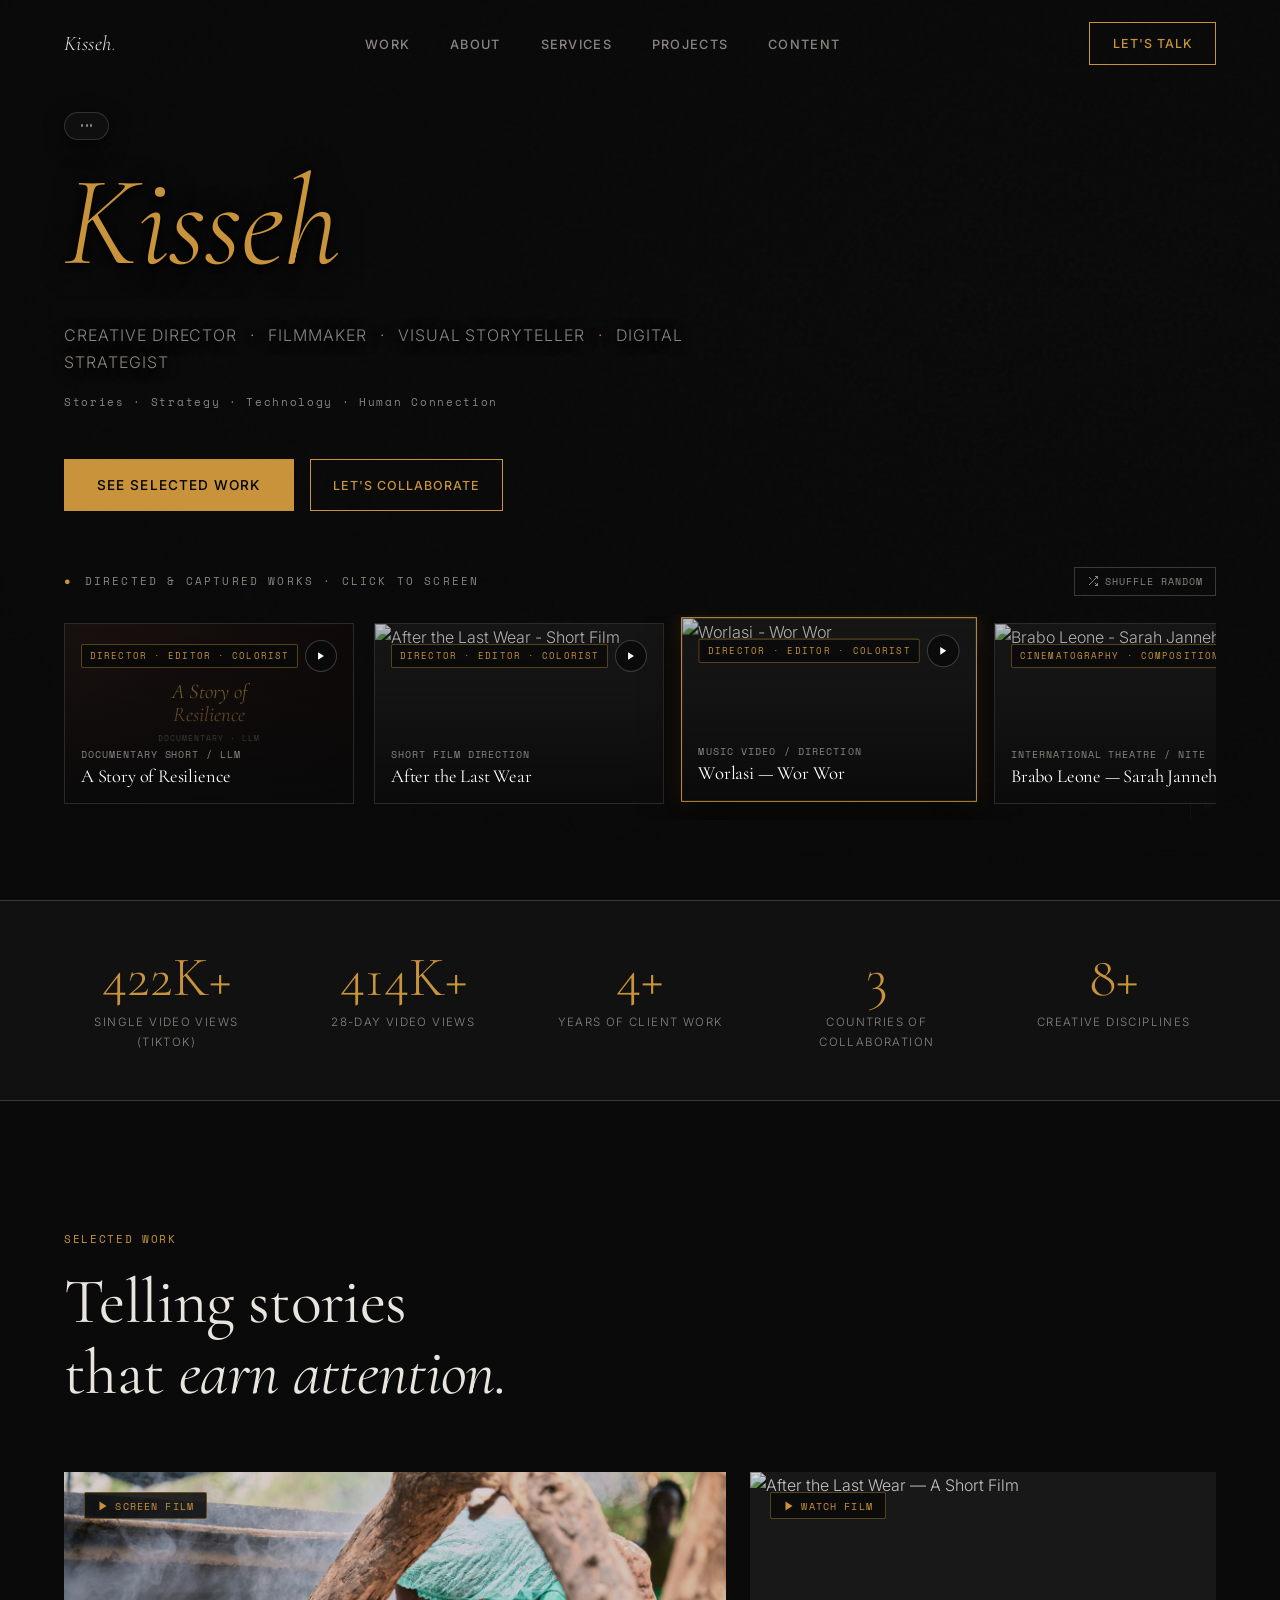
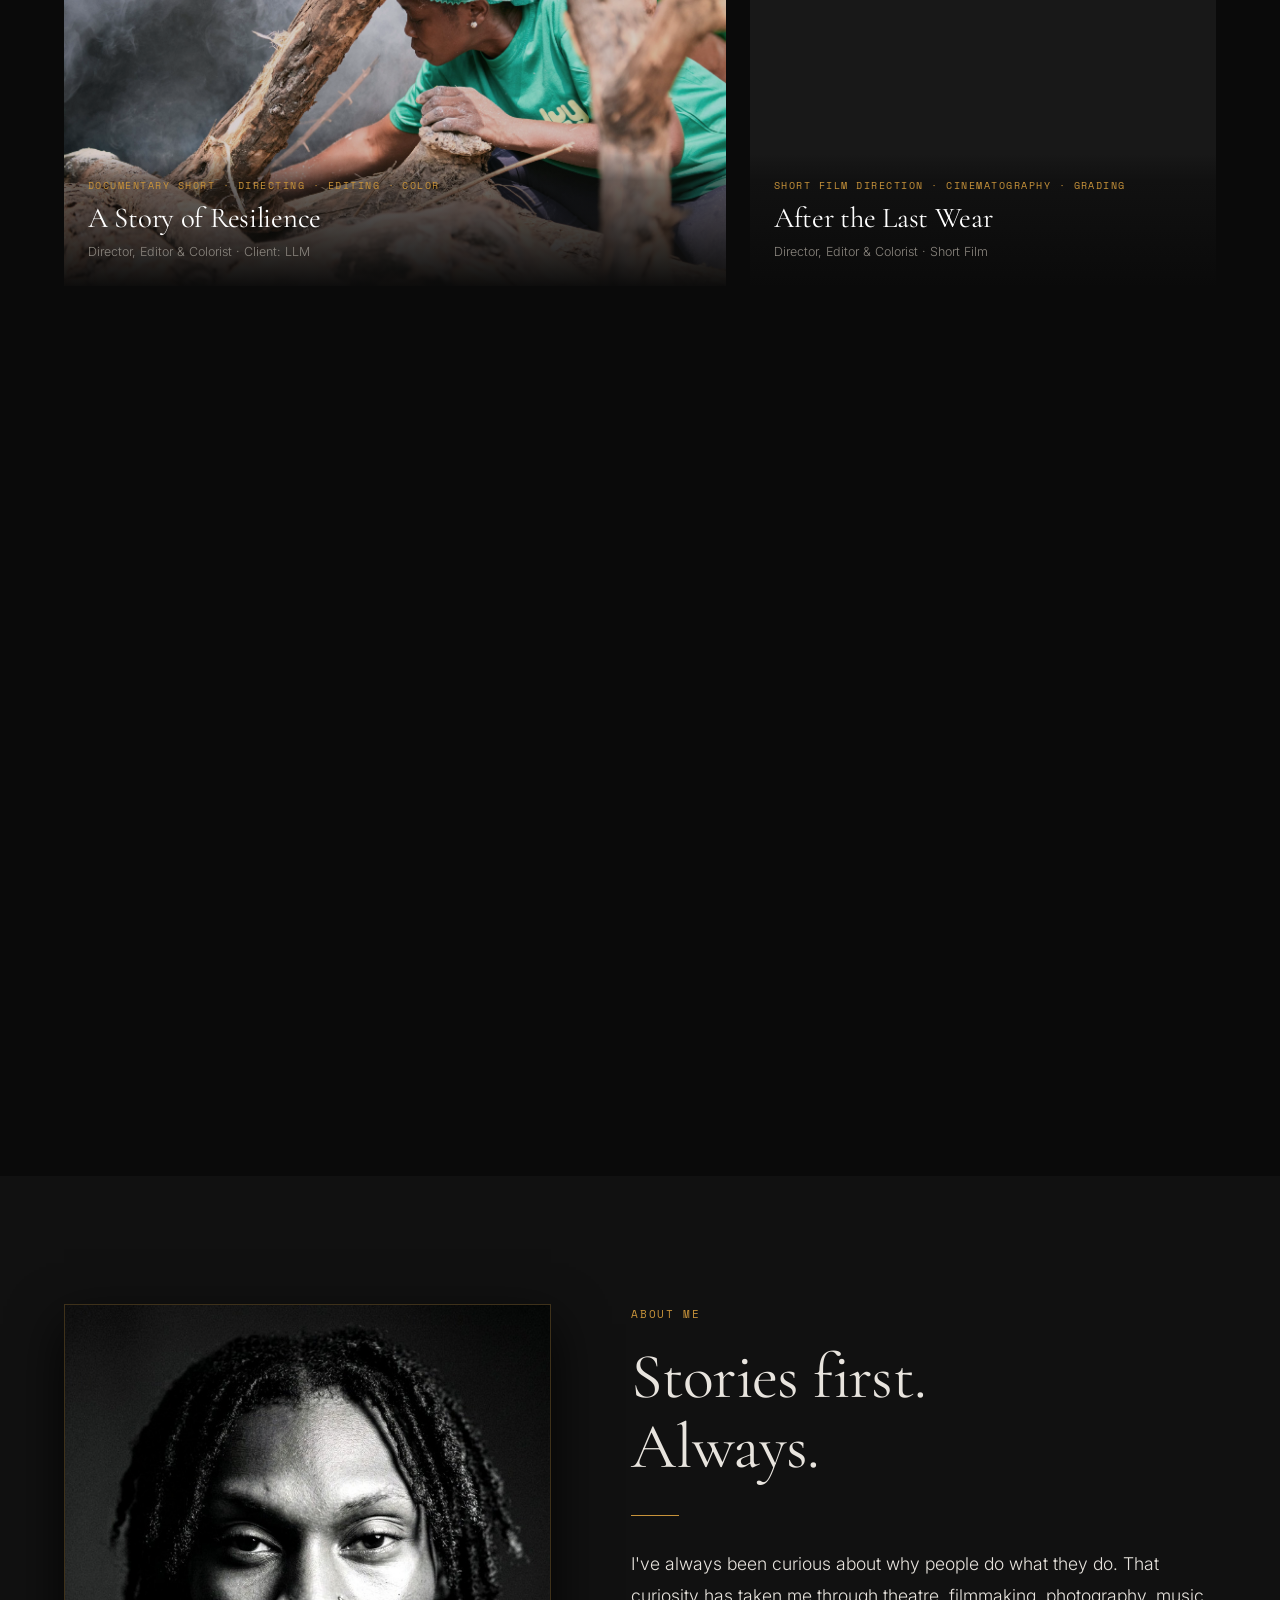
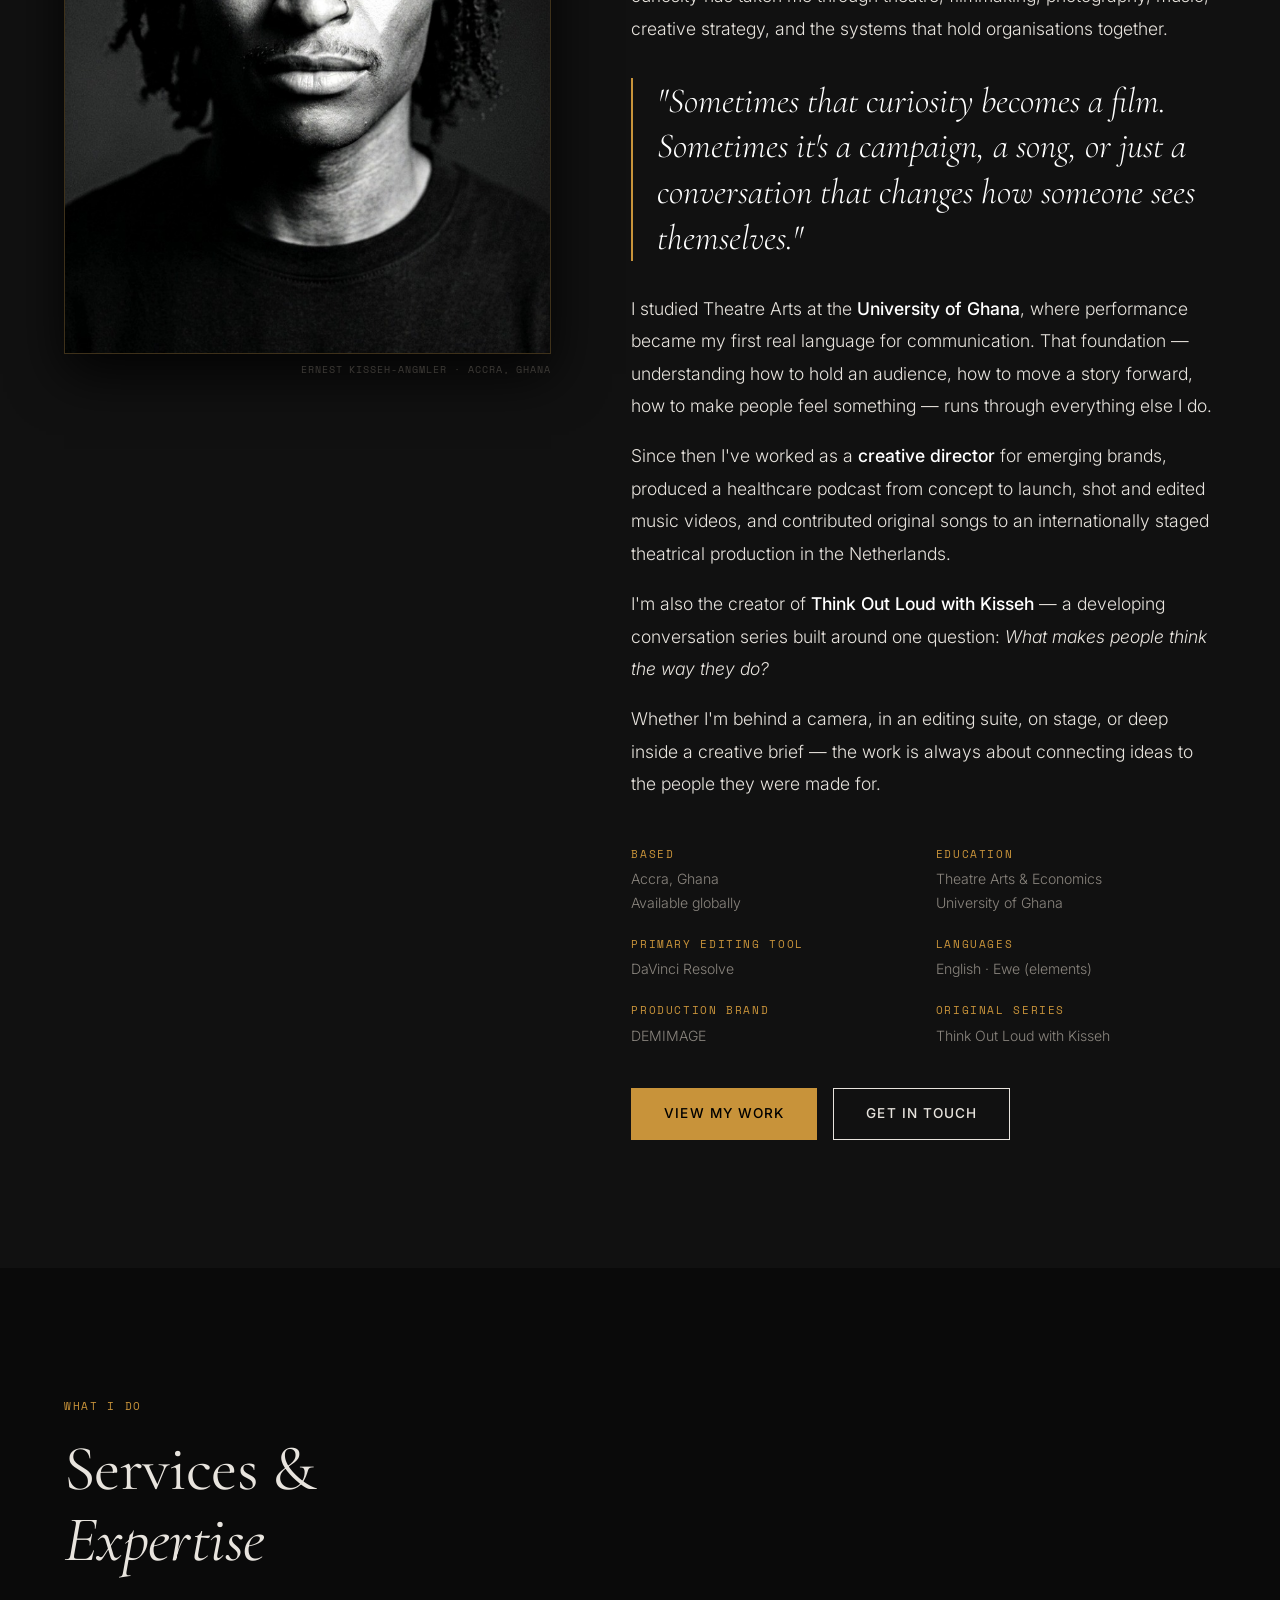
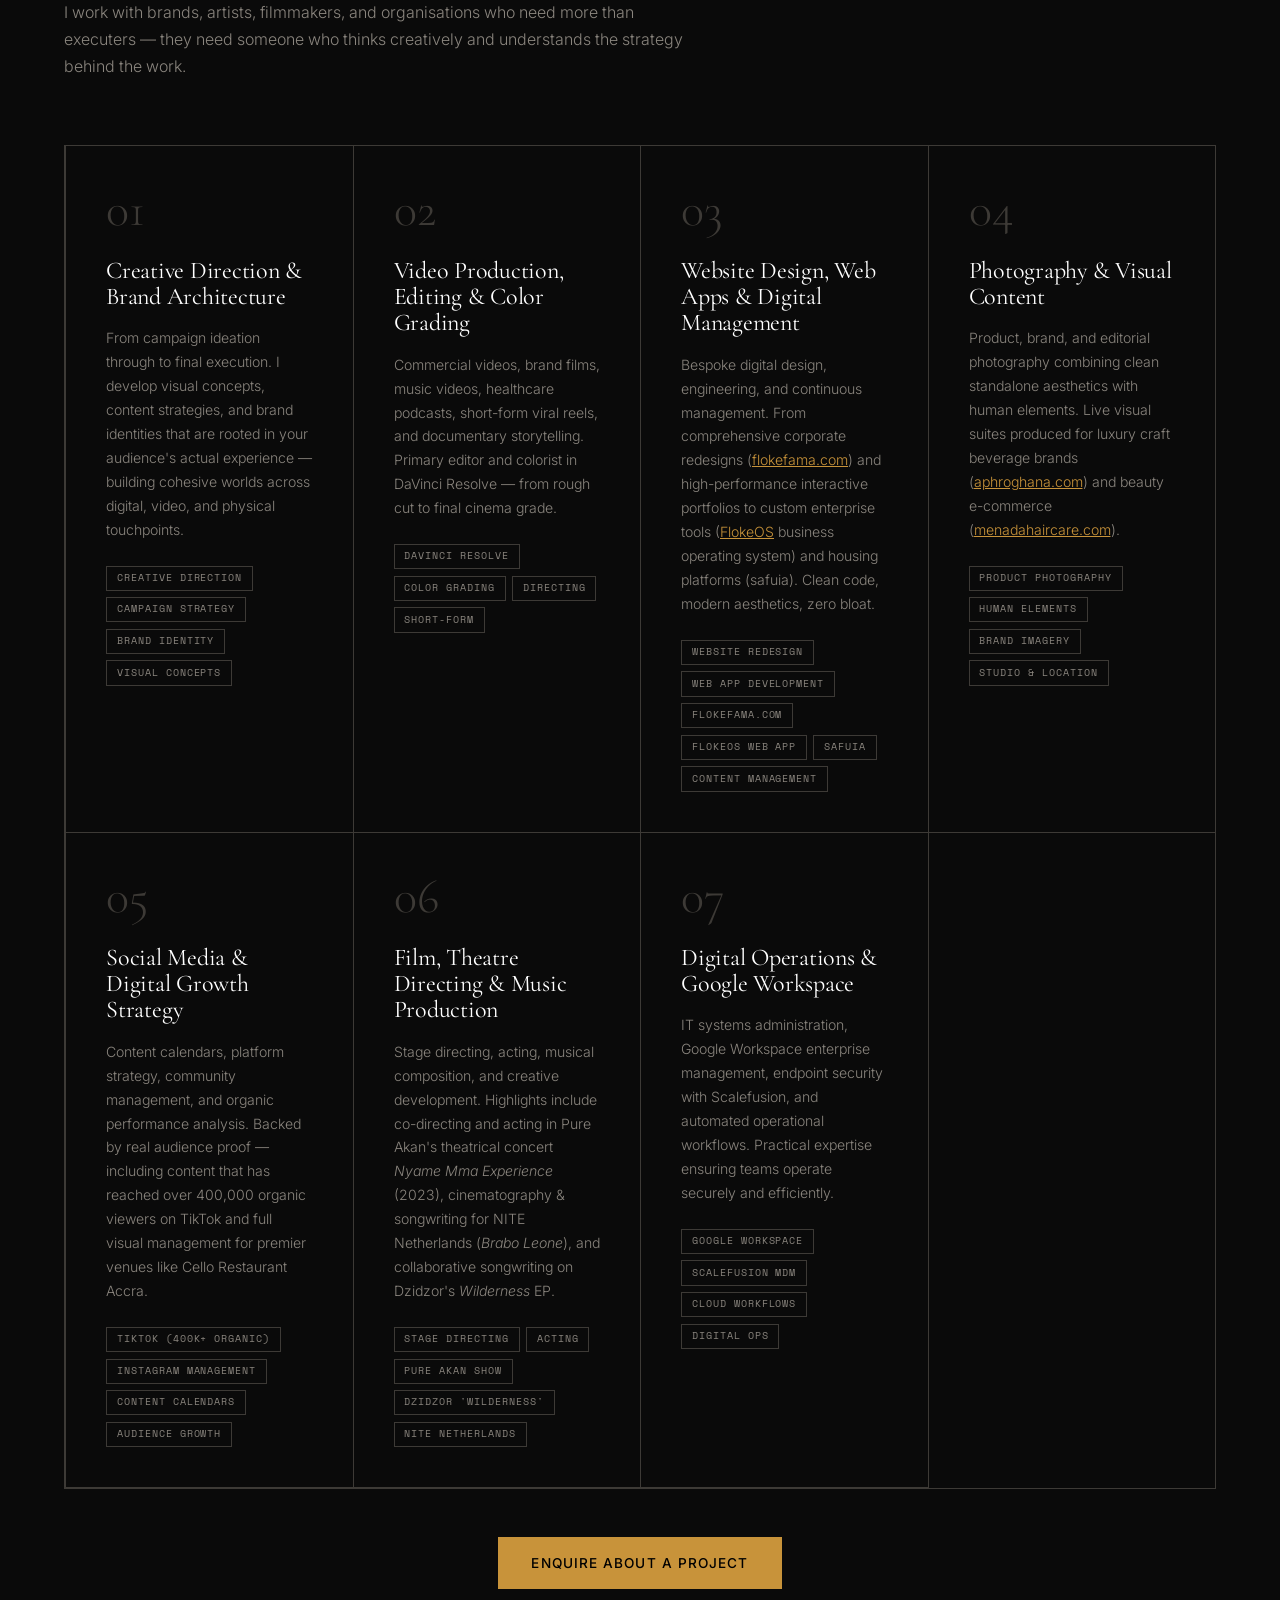
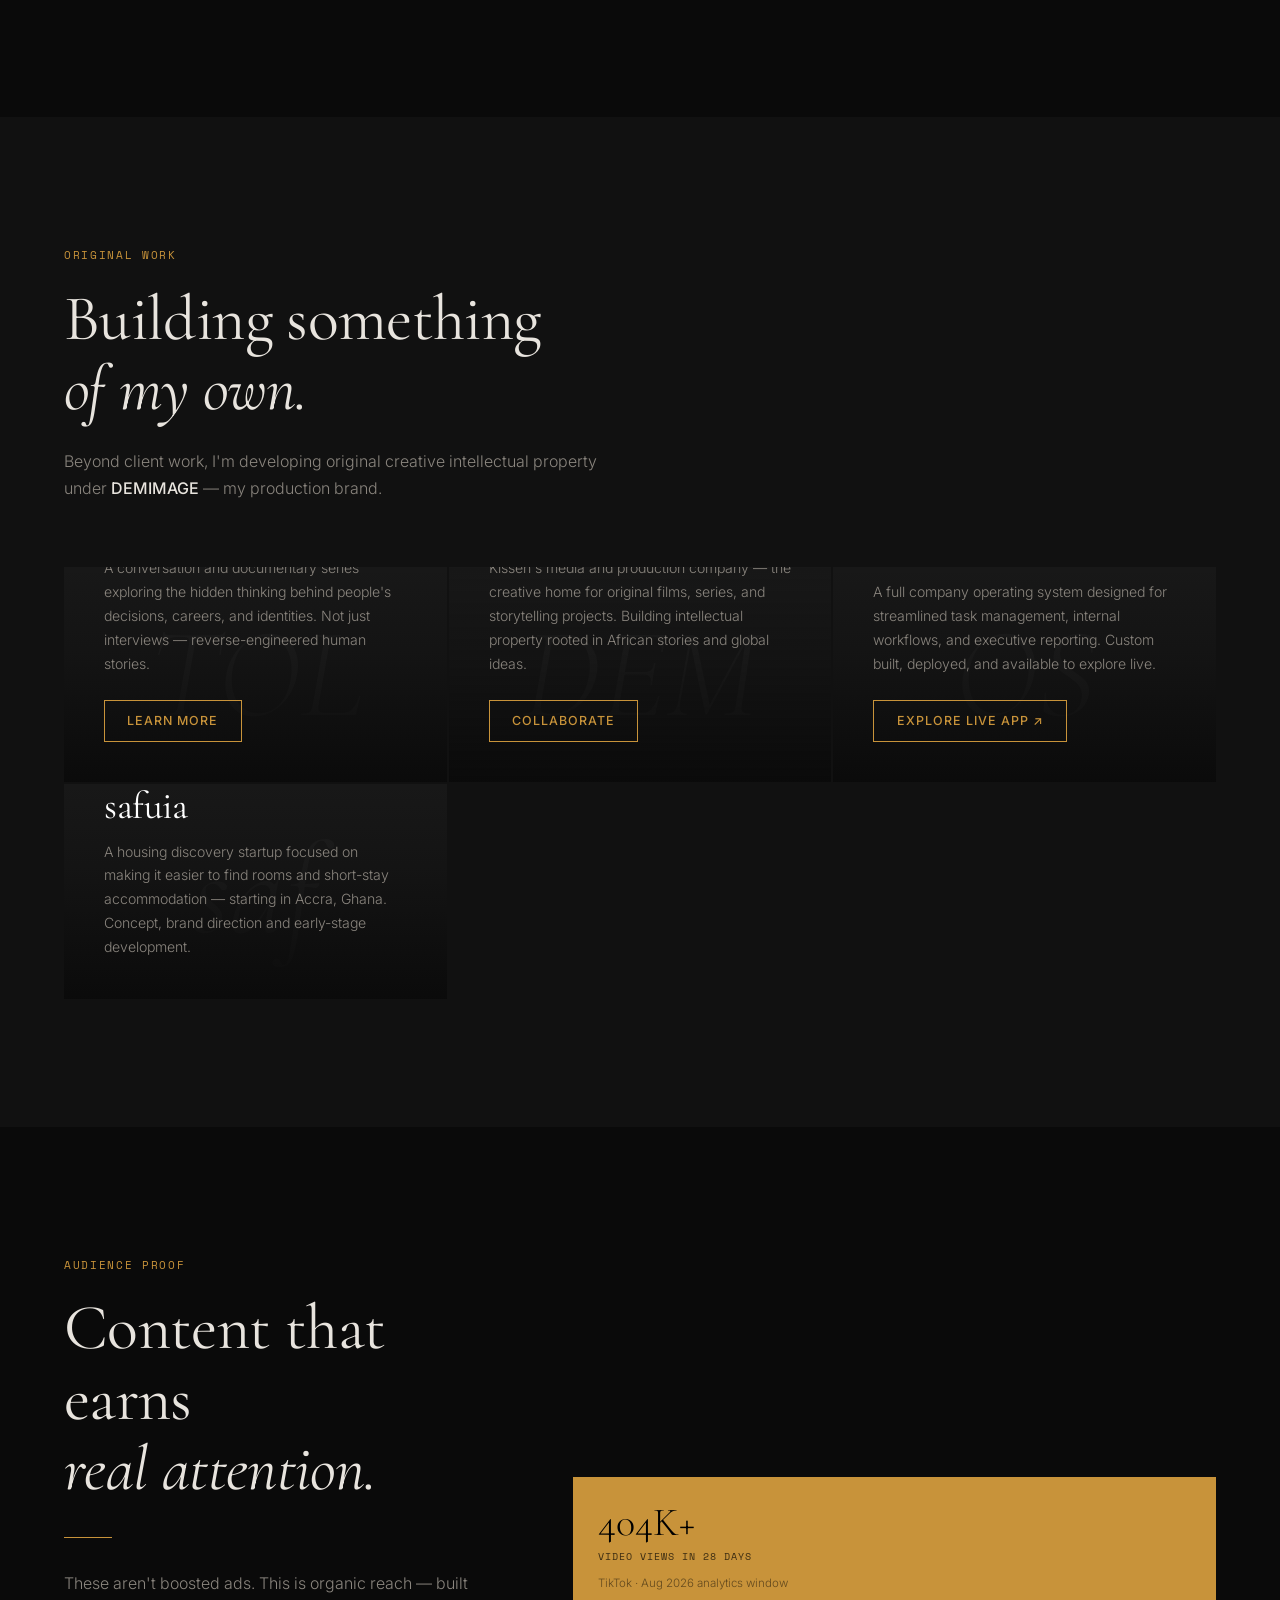
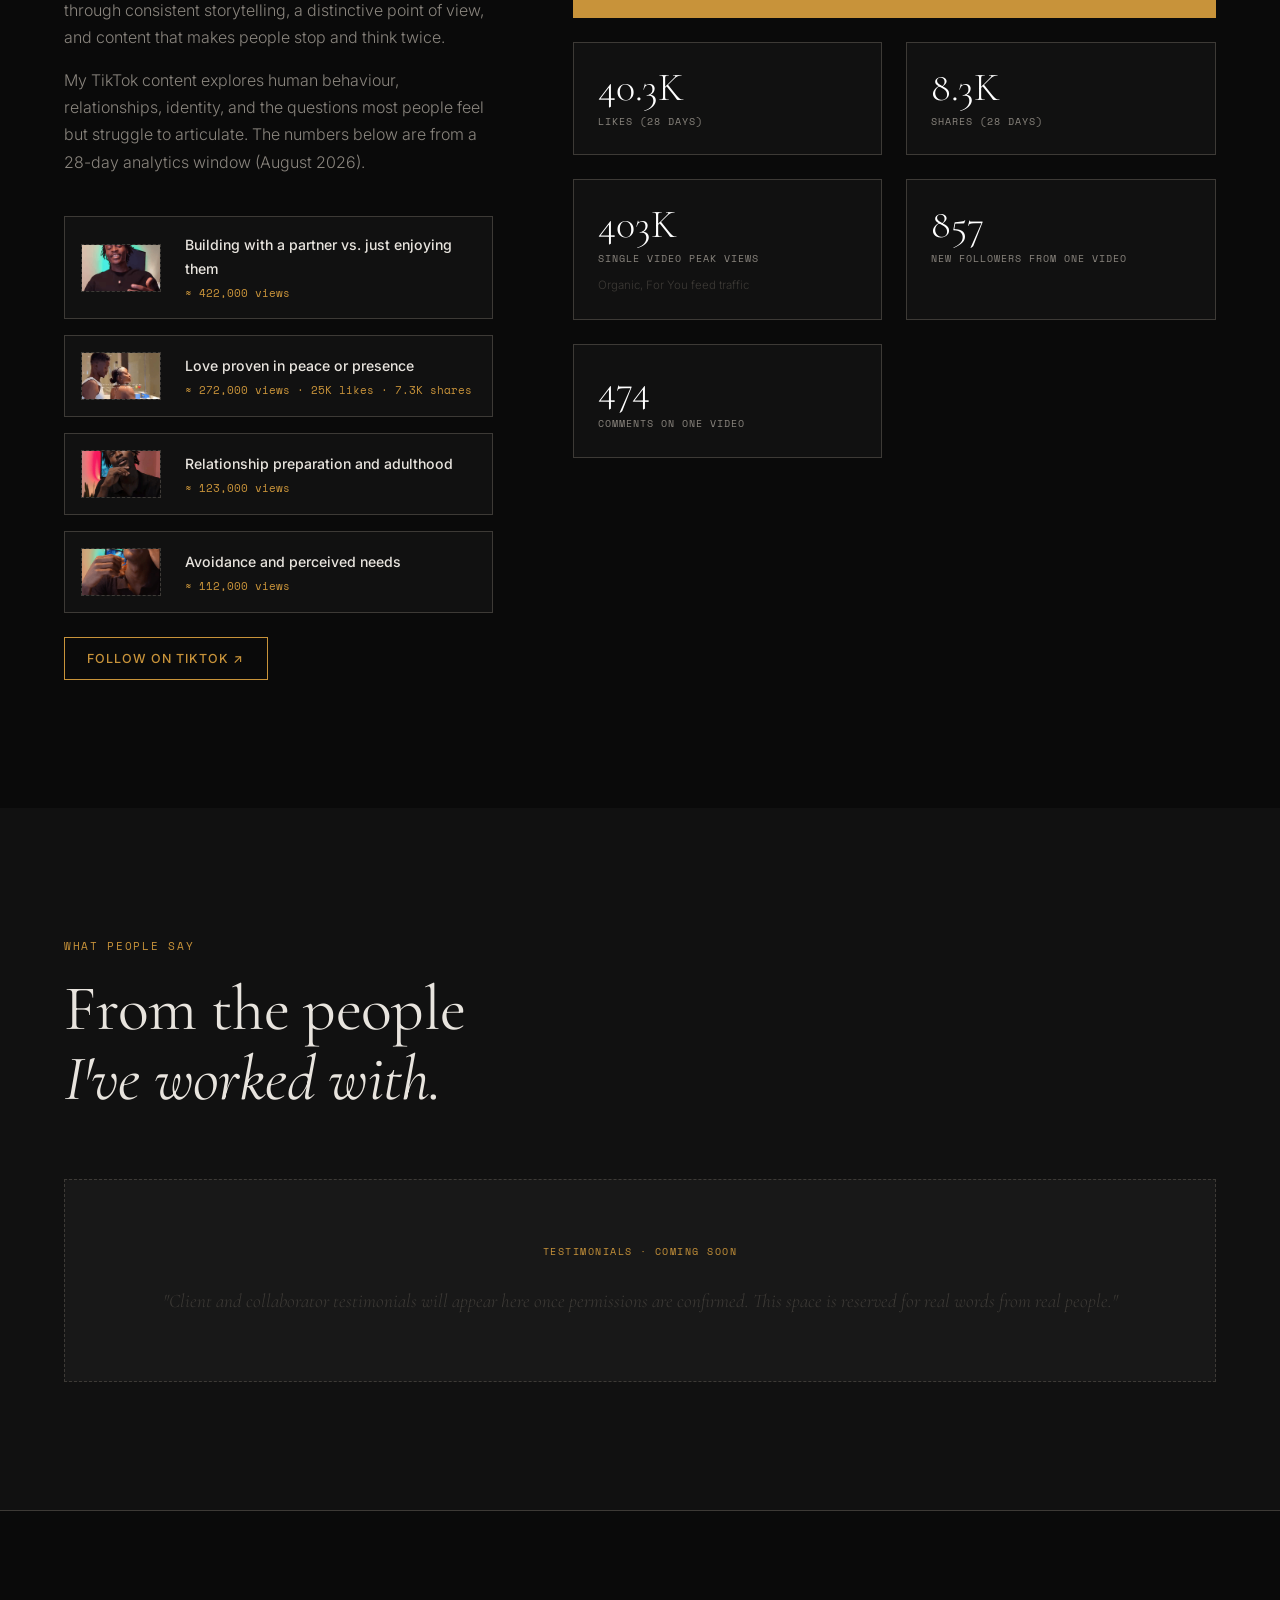
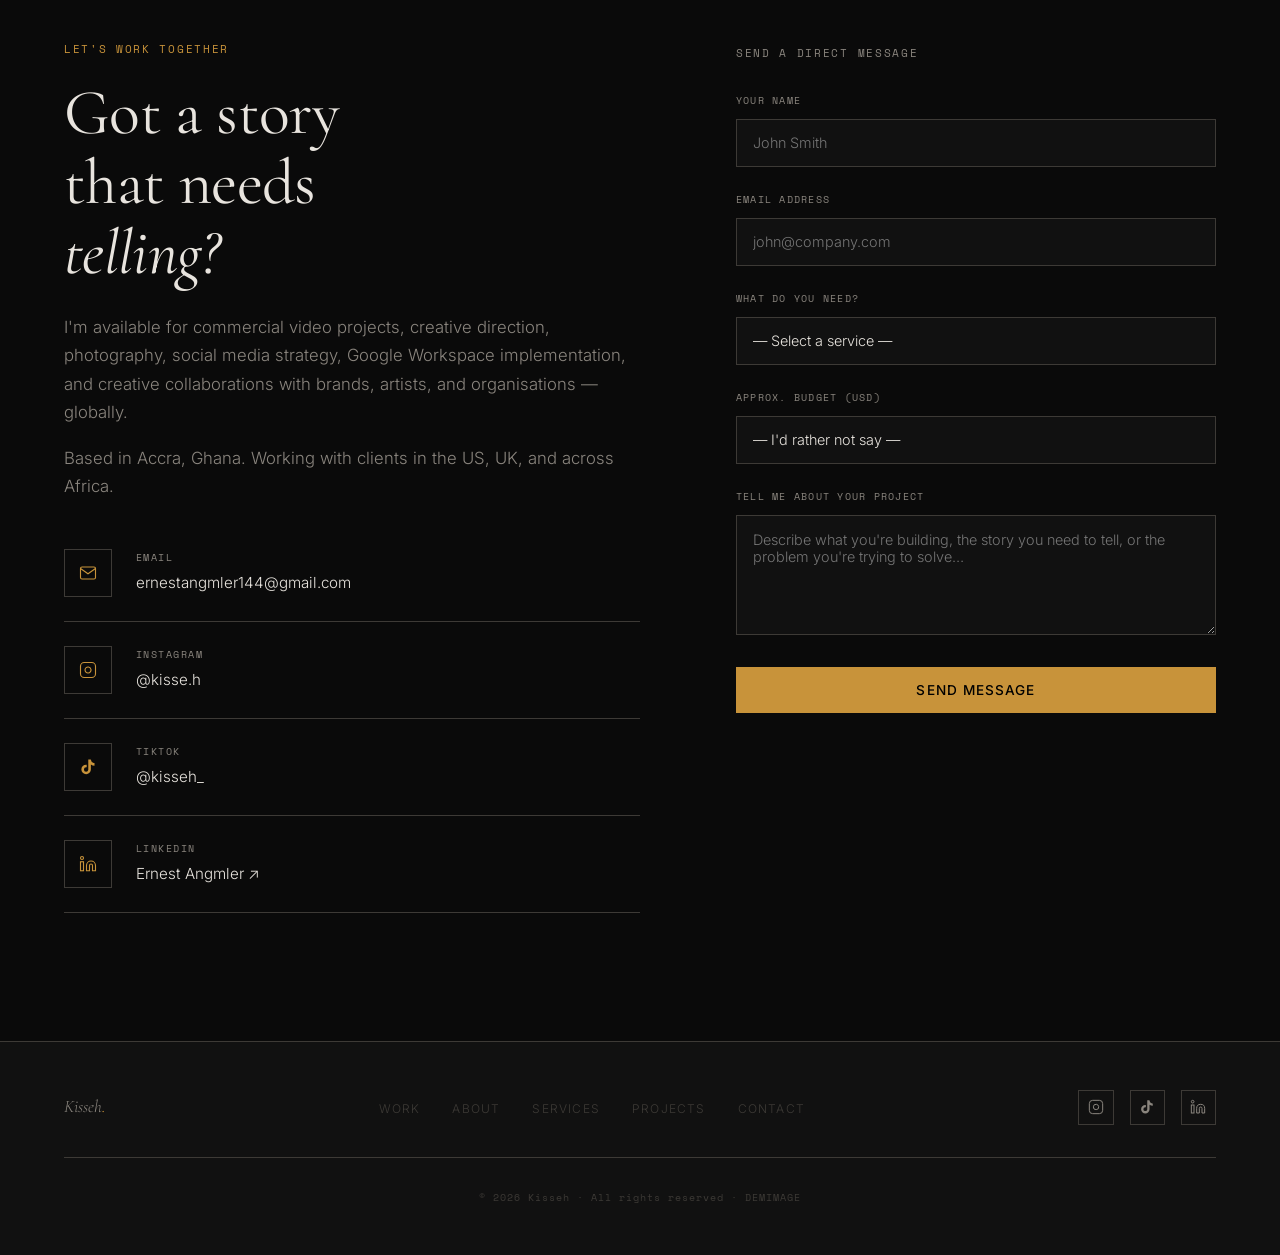
==== index.html @ eeccbe3d "Initial commit from Netlify production snapshot" ====
<!DOCTYPE html>
<html lang="en">
<head>
  <meta charset="UTF-8" />
  <meta name="viewport" content="width=device-width, initial-scale=1.0" />
  <title>Kisseh — Creative Director · Filmmaker · Storyteller</title>
  <meta name="description" content="Kisseh is a multidisciplinary creative based in Accra, Ghana — filmmaker, creative director, video editor, photographer, and digital strategist working with brands, artists, and organisations globally." />
  <meta name="author" content="Kisseh" />

  <!-- Open Graph -->
  <meta property="og:title" content="Kisseh — Creative Director · Filmmaker · Storyteller" />
  <meta property="og:description" content="Stories. Strategy. Technology. Human Connection. Based in Accra, Ghana." />
  <meta property="og:type" content="website" />
  <!-- Replace this with your actual OG image once you have one -->
  <!-- <meta property="og:image" content="images/og-image.jpg" /> -->

  <!-- Favicon -->
  <link rel="icon" type="image/x-icon" href="images/favicon.ico" />
  <link rel="apple-touch-icon" href="images/favicon.ico" />

  <!-- Fonts -->
  <link rel="preconnect" href="https://fonts.googleapis.com" />
  <link rel="preconnect" href="https://fonts.gstatic.com" crossorigin />
  <link href="https://fonts.googleapis.com/css2?family=Cormorant+Garamond:ital,wght@0,300;0,400;0,500;0,600;1,300;1,400&family=Inter:wght@300;400;500;600&family=Space+Mono:ital@0;1&display=swap" rel="stylesheet" />

  <link rel="stylesheet" href="css/style.css" />
</head>
<body>

<!-- ===================================================
     MOBILE MENU
=================================================== -->
<nav class="mobile-menu" id="mobileMenu" aria-label="Mobile navigation">
  <button class="mobile-menu-close" id="menuClose" aria-label="Close menu">✕</button>
  <a href="#work">Work</a>
  <a href="#about">About</a>
  <a href="#services">Services</a>
  <a href="#originals">Projects</a>
  <a href="#contact">Contact</a>
</nav>

<!-- ===================================================
     NAVIGATION
=================================================== -->
<header id="nav" role="banner">
  <a href="/" class="nav-logo">Kisseh<span>.</span></a>

  <ul class="nav-links" role="list">
    <li><a href="#work">Work</a></li>
    <li><a href="#about">About</a></li>
    <li><a href="#services">Services</a></li>
    <li><a href="#originals">Projects</a></li>
    <li><a href="#proof">Content</a></li>
  </ul>

  <div class="nav-cta">
    <a href="#contact" class="btn btn-ghost">Let's Talk</a>
  </div>

  <button class="hamburger" id="hamburger" aria-label="Open menu">
    <span></span><span></span><span></span>
  </button>
</header>

<!-- ===================================================
     HERO
=================================================== -->
<section id="hero" aria-label="Introduction">
  <!-- Dynamic Ambient YouTube Reel Background -->
  <div class="hero-video-bg">
    <div class="hero-video-iframe-wrap">
      <iframe
        id="heroReelIframe"
        src=""
        title="Kisseh Cinematic Showreel"
        allow="accelerometer; autoplay; clipboard-write; encrypted-media; gyroscope; picture-in-picture"
        tabindex="-1"
      ></iframe>
    </div>
  </div>
  <div class="hero-video-overlay"></div>
  <div class="hero-film-scanline"></div>
  <div class="hero-noise"></div>

  <div class="hero-content">
    <!-- Sound Status & Toggle Pill (Click empty space to toggle sound) -->
    <div class="hero-sound-pill fade-up" id="heroSoundPill" title="Click empty space on hero to toggle sound">
      <div class="sound-wave-bars muted" id="soundWaveIcon">
        <span></span><span></span><span></span>
      </div>
    </div>


    <h1 class="hero-name">
      <em>Kisseh</em><br>
    </h1>

    <div class="hero-sub">
      <p class="hero-roles">
        Creative Director
        <span>·</span>
        Filmmaker
        <span>·</span>
        Visual Storyteller
        <span>·</span>
        Digital Strategist
      </p>
    </div>

    <p class="hero-location" style="margin-top:1rem; font-family: var(--mono); font-size: 0.7rem; letter-spacing: 0.15em; color: var(--text-dim);">
      Stories · Strategy · Technology · Human Connection
    </p>

    <div class="hero-cta">
      <a href="#work" class="btn btn-primary">See Selected Work</a>
      <a href="#contact" class="btn btn-ghost">Let's Collaborate</a>
    </div>

    <!-- FAST SLIDE COLLAGE BLOCK -->
    <div class="hero-collage-block fade-up">
      <div class="collage-header">
        <div class="collage-heading">
          <span>●</span> Directed &amp; Captured Works · Click to Screen
        </div>
        <div class="collage-actions">
          <button class="shuffle-btn" id="shuffleCollageBtn" title="Random roulette switch">
            <svg width="12" height="12" viewBox="0 0 24 24" fill="none" stroke="currentColor" stroke-width="2"><polyline points="16 3 21 3 21 8"/><line x1="4" y1="20" x2="21" y2="3"/><polyline points="21 16 21 21 16 21"/><line x1="15" y1="15" x2="21" y2="21"/><line x1="4" y1="4" x2="9" y2="9"/></svg>
            Shuffle Random
          </button>
        </div>
      </div>

      <div class="collage-carousel-wrap">
        <div class="collage-track" id="collageTrack">

          <!-- Slide: A Story of Resilience (Documentary) -->
          <article class="collage-card" data-drive-url="https://drive.google.com/file/d/1a-ZlH1NhPYUMN2nOhMKF6CTSwX0xlrfq/preview" title="Click to screen A Story of Resilience (Documentary)">
            <div class="collage-card-img" style="background:linear-gradient(135deg, #2b1f1d 0%, #171210 100%); display:flex; flex-direction:column; align-items:center; justify-content:center; padding:1rem; text-align:center;">
              <span style="font-family:var(--serif); font-size:1.3rem; font-style:italic; color:var(--accent); line-height:1.1;">A Story of<br>Resilience</span>
              <span style="font-family:var(--mono); font-size:0.5rem; letter-spacing:0.12em; color:var(--text-dim); margin-top:0.35rem; text-transform:uppercase;">Documentary · LLM</span>
            </div>
            <div class="collage-card-overlay">
              <div class="collage-card-top">
                <span class="collage-role-badge">Director · Editor · Colorist</span>
                <span class="collage-play-trigger" title="Watch full documentary in cinema modal">
                  <svg width="10" height="10" viewBox="0 0 24 24" fill="currentColor"><polygon points="5 3 19 12 5 21 5 3"/></svg>
                </span>
              </div>
              <div class="collage-card-bottom">
                <div class="collage-category">Documentary Short / LLM</div>
                <h3 class="collage-title">A Story of Resilience</h3>
              </div>
            </div>
          </article>

          <!-- Slide 1: After the Last Wear -->
          <article class="collage-card is-active" data-video-id="UvOsJ5HNprs" title="Click to screen After the Last Wear">
            <img src="https://img.youtube.com/vi/UvOsJ5HNprs/maxresdefault.jpg" alt="After the Last Wear - Short Film" class="collage-card-img" loading="lazy">
            <div class="collage-card-overlay">
              <div class="collage-card-top">
                <span class="collage-role-badge">Director · Editor · Colorist</span>
                <span class="collage-play-trigger" title="Watch full video with sound">
                  <svg width="10" height="10" viewBox="0 0 24 24" fill="currentColor"><polygon points="5 3 19 12 5 21 5 3"/></svg>
                </span>
              </div>
              <div class="collage-card-bottom">
                <div class="collage-category">Short Film Direction</div>
                <h3 class="collage-title">After the Last Wear</h3>
              </div>
            </div>
          </article>

          <!-- Slide 2: Worlasi - Wor Wor -->
          <article class="collage-card" data-video-id="XrNkjvwJ24M" title="Click to screen Worlasi - Wor Wor">
            <img src="https://img.youtube.com/vi/XrNkjvwJ24M/maxresdefault.jpg" alt="Worlasi - Wor Wor" class="collage-card-img" loading="lazy">
            <div class="collage-card-overlay">
              <div class="collage-card-top">
                <span class="collage-role-badge">Director · Editor · Colorist</span>
                <span class="collage-play-trigger" title="Watch full video with sound">
                  <svg width="10" height="10" viewBox="0 0 24 24" fill="currentColor"><polygon points="5 3 19 12 5 21 5 3"/></svg>
                </span>
              </div>
              <div class="collage-card-bottom">
                <div class="collage-category">Music Video / Direction</div>
                <h3 class="collage-title">Worlasi — Wor Wor</h3>
              </div>
            </div>
          </article>

          <!-- Slide 3: Brabo Leone -->
          <article class="collage-card" data-video-id="LqyhAeefkEw" title="Click to screen Brabo Leone">
            <img src="https://img.youtube.com/vi/LqyhAeefkEw/maxresdefault.jpg" alt="Brabo Leone - Sarah Janneh" class="collage-card-img" loading="lazy">
            <div class="collage-card-overlay">
              <div class="collage-card-top">
                <span class="collage-role-badge">Cinematography · Composition</span>
                <span class="collage-play-trigger" title="Watch full video with sound">
                  <svg width="10" height="10" viewBox="0 0 24 24" fill="currentColor"><polygon points="5 3 19 12 5 21 5 3"/></svg>
                </span>
              </div>
              <div class="collage-card-bottom">
                <div class="collage-category">International Theatre / NITE</div>
                <h3 class="collage-title">Brabo Leone — Sarah Janneh</h3>
              </div>
            </div>
          </article>

          <!-- Slide 4: Senkulive - Pure Akan -->
          <article class="collage-card" data-video-id="W3ebiLUz4dA" title="Click to screen Senkulive feat Pure Akan">
            <img src="https://img.youtube.com/vi/W3ebiLUz4dA/maxresdefault.jpg" alt="Senkulive - Accra We Dey" class="collage-card-img" loading="lazy">
            <div class="collage-card-overlay">
              <div class="collage-card-top">
                <span class="collage-role-badge">Director · Editor · Colorist</span>
                <span class="collage-play-trigger" title="Watch full video with sound">
                  <svg width="10" height="10" viewBox="0 0 24 24" fill="currentColor"><polygon points="5 3 19 12 5 21 5 3"/></svg>
                </span>
              </div>
              <div class="collage-card-bottom">
                <div class="collage-category">Live Music Performance</div>
                <h3 class="collage-title">Senkulive — Accra We Dey</h3>
              </div>
            </div>
          </article>

          <!-- Slide 5: Rebirth - NiiSanku Dromor -->
          <article class="collage-card" data-video-id="MdYOPwamb-c" title="Click to screen Rebirth">
            <img src="https://img.youtube.com/vi/MdYOPwamb-c/maxresdefault.jpg" alt="Rebirth - NiiSanku Dromor" class="collage-card-img" loading="lazy">
            <div class="collage-card-overlay">
              <div class="collage-card-top">
                <span class="collage-role-badge">Director &amp; Editor</span>
                <span class="collage-play-trigger" title="Watch full video with sound">
                  <svg width="10" height="10" viewBox="0 0 24 24" fill="currentColor"><polygon points="5 3 19 12 5 21 5 3"/></svg>
                </span>
              </div>
              <div class="collage-card-bottom">
                <div class="collage-category">Music Video</div>
                <h3 class="collage-title">Rebirth — NiiSanku Dromor</h3>
              </div>
            </div>
          </article>

          <!-- Slide 6: DAB Podcast -->
          <article class="collage-card" data-video-id="eYzMoo10ACA" title="Click to screen DAB with Dr Owoo">
            <img src="https://img.youtube.com/vi/eYzMoo10ACA/maxresdefault.jpg" alt="DAB with Teye Kwabena Kenney" class="collage-card-img" loading="lazy">
            <div class="collage-card-overlay">
              <div class="collage-card-top">
                <span class="collage-role-badge">Director · Editor · Colorist</span>
                <span class="collage-play-trigger" title="Watch full video with sound">
                  <svg width="10" height="10" viewBox="0 0 24 24" fill="currentColor"><polygon points="5 3 19 12 5 21 5 3"/></svg>
                </span>
              </div>
              <div class="collage-card-bottom">
                <div class="collage-category">Healthcare Media / Podcast</div>
                <h3 class="collage-title">DAB — Dr. Owoo</h3>
              </div>
            </div>
          </article>

          <!-- Slide 7: Pure Akan — Nyame Mma Experience -->
          <article class="collage-card" data-video-id="o5gsehodHkE" title="Click to screen Pure Akan — Nyame Mma Experience">
            <img src="https://img.youtube.com/vi/o5gsehodHkE/maxresdefault.jpg" alt="Pure Akan — Nyame Mma Experience" class="collage-card-img" loading="lazy">
            <div class="collage-card-overlay">
              <div class="collage-card-top">
                <span class="collage-role-badge">Co-Director &amp; Actor</span>
                <span class="collage-play-trigger" title="Watch theatrical show with sound">
                  <svg width="10" height="10" viewBox="0 0 24 24" fill="currentColor"><polygon points="5 3 19 12 5 21 5 3"/></svg>
                </span>
              </div>
              <div class="collage-card-bottom">
                <div class="collage-category">Theatrical Concert Experience</div>
                <h3 class="collage-title">Pure Akan — Nyame Mma Experience</h3>
              </div>
            </div>
          </article>

        </div>
      </div>
    </div>
  </div>

  <div class="hero-scroll" aria-hidden="true">Scroll</div>
</section>

<!-- ===================================================
     STATS STRIP
=================================================== -->
<div id="stats" aria-label="Key numbers">
  <div class="container">
    <div class="stats-grid">

      <div class="stat fade-up">
        <div class="stat-num">
          <span data-count="422" data-suffix="K+">0</span>
        </div>
        <div class="stat-label">Single video views (TikTok)</div>
      </div>

      <div class="stat fade-up">
        <div class="stat-num">
          <span data-count="414" data-suffix="K+">0</span>
        </div>
        <div class="stat-label">28-day video views</div>
      </div>

      <div class="stat fade-up">
        <div class="stat-num">
          <span data-count="4" data-suffix="+">0</span>
        </div>
        <div class="stat-label">Years of client work</div>
      </div>

      <div class="stat fade-up">
        <div class="stat-num">3</div>
        <div class="stat-label">Countries of collaboration</div>
      </div>

      <div class="stat fade-up">
        <div class="stat-num">
          <span data-count="8" data-suffix="+">0</span>
        </div>
        <div class="stat-label">Creative disciplines</div>
      </div>

    </div>
  </div>
</div>

<!-- ===================================================
     SELECTED WORK
=================================================== -->
<section id="work" aria-labelledby="work-heading">
  <div class="container">

    <div class="section-header fade-up">
      <span class="label">Selected Work</span>
      <h2 id="work-heading">Telling stories<br>that <em>earn attention.</em></h2>
    </div>

    <div class="work-grid">

      <!-- PROJECT 1: A STORY OF RESILIENCE (DOCUMENTARY SHORT) -->
      <article class="project-card has-img fade-up">
        <button class="project-card-video-trigger" data-open-cinema data-drive-url="https://drive.google.com/file/d/1a-ZlH1NhPYUMN2nOhMKF6CTSwX0xlrfq/preview" data-video-title="A Story of Resilience — Documentary Short" data-video-role="Director · Editor · Colorist (Client: LLM)">
          <svg width="12" height="12" viewBox="0 0 24 24" fill="currentColor"><polygon points="5 3 19 12 5 21 5 3"/></svg>
          Screen Film
        </button>
        <img
  src="images/story-of-resilience.jpg"
  alt="A Story of Resilience — Documentary Short"
  class="project-img"
  loading="lazy"
>
        <div class="project-info">
          <div class="project-tag">Documentary Short · Directing · Editing · Color</div>
          <h3 class="project-title">A Story of Resilience</h3>
          <p class="project-role">Director, Editor &amp; Colorist · Client: LLM</p>
        </div>
        <div class="project-arrow" aria-hidden="true">
          <svg width="14" height="14" viewBox="0 0 24 24" fill="none" stroke="currentColor" stroke-width="2"><path d="M7 17L17 7M17 7H7M17 7v10"/></svg>
        </div>
        <a href="pages/story-of-resilience.html" class="stretched-link" aria-label="View A Story of Resilience case study" style="position:absolute;inset:0;"></a>
      </article>

      <!-- PROJECT 2: AFTER THE LAST WEAR -->
      <article class="project-card has-img fade-up">
        <button class="project-card-video-trigger" data-open-cinema data-video-id="UvOsJ5HNprs" data-video-title="After the Last Wear — A Short Film" data-video-role="Director · Editor · Colorist">
          <svg width="12" height="12" viewBox="0 0 24 24" fill="currentColor"><polygon points="5 3 19 12 5 21 5 3"/></svg>
          Watch Film
        </button>
        <img src="https://img.youtube.com/vi/UvOsJ5HNprs/maxresdefault.jpg" alt="After the Last Wear — A Short Film" class="project-img" loading="lazy">
        <div class="project-info">
          <div class="project-tag">Short Film Direction · Cinematography · Grading</div>
          <h3 class="project-title">After the Last Wear</h3>
          <p class="project-role">Director, Editor &amp; Colorist · Short Film</p>
        </div>
        <div class="project-arrow" aria-hidden="true" data-open-cinema data-video-id="UvOsJ5HNprs" data-video-title="After the Last Wear — A Short Film" data-video-role="Director · Editor · Colorist">
          <svg width="14" height="14" viewBox="0 0 24 24" fill="none" stroke="currentColor" stroke-width="2"><polygon points="5 3 19 12 5 21 5 3"/></svg>
        </div>
      </article>

      <!-- PROJECT 3: WORLASI - WOR WOR -->
      <article class="project-card has-img fade-up">
        <button class="project-card-video-trigger" data-open-cinema data-video-id="XrNkjvwJ24M" data-video-title="Worlasi — Wor Wor" data-video-role="Director · Editor · Colorist">
          <svg width="12" height="12" viewBox="0 0 24 24" fill="currentColor"><polygon points="5 3 19 12 5 21 5 3"/></svg>
          Watch Video
        </button>
        <img src="https://img.youtube.com/vi/XrNkjvwJ24M/maxresdefault.jpg" alt="Worlasi — Wor Wor" class="project-img" loading="lazy">
        <div class="project-info">
          <div class="project-tag">Music Video Direction · Visual Narrative</div>
          <h3 class="project-title">Worlasi — Wor Wor</h3>
          <p class="project-role">Director, Editor &amp; Colorist · Official Release</p>
        </div>
        <div class="project-arrow" aria-hidden="true" data-open-cinema data-video-id="XrNkjvwJ24M" data-video-title="Worlasi — Wor Wor" data-video-role="Director · Editor · Colorist">
          <svg width="14" height="14" viewBox="0 0 24 24" fill="none" stroke="currentColor" stroke-width="2"><polygon points="5 3 19 12 5 21 5 3"/></svg>
        </div>
      </article>

      <!-- PROJECT 4: BRABO LEONE (NITE) -->
      <article class="project-card has-img fade-up">
        <button class="project-card-video-trigger" data-open-cinema data-video-id="LqyhAeefkEw" data-video-title="Brabo Leone — Sarah Janneh (NITE)" data-video-role="Cinematography · Composition · Lyrics">
          <svg width="12" height="12" viewBox="0 0 24 24" fill="currentColor"><polygon points="5 3 19 12 5 21 5 3"/></svg>
          Watch Video
        </button>
        <img src="https://img.youtube.com/vi/LqyhAeefkEw/maxresdefault.jpg" alt="Brabo Leone — Sarah Janneh (NITE)" class="project-img" loading="lazy">
        <div class="project-info">
          <div class="project-tag">International Production · Netherlands · NITE</div>
          <h3 class="project-title">Brabo Leone — Sarah Janneh</h3>
          <p class="project-role">Cinematography, Music Composition &amp; Lyricist</p>
        </div>
        <div class="project-arrow" aria-hidden="true">
          <svg width="14" height="14" viewBox="0 0 24 24" fill="none" stroke="currentColor" stroke-width="2"><path d="M7 17L17 7M17 7H7M17 7v10"/></svg>
        </div>
        <a href="pages/brabo-leone.html" class="stretched-link" aria-label="View Brabo Leone case study" style="position:absolute;inset:0;"></a>
      </article>

      <!-- PROJECT 5: APHRO — PRODUCT & VISUALS -->
      <article class="project-card has-img fade-up">
        <img
  src="images/aphro-photo-1.jpg"
  alt="APHRO — Product Photography and Brand Visuals"
  class="project-img"
  loading="lazy"
>
        <div class="project-info">
          <div class="project-tag">Product Photography · Human Elements · Ad Videos</div>
          <h3 class="project-title">APHRO — Brand Imagery</h3>
          <p class="project-role">Product Photographer &amp; Video Director · Live on aphroghana.com</p>
        </div>
        <div class="project-arrow" aria-hidden="true">
          <svg width="14" height="14" viewBox="0 0 24 24" fill="none" stroke="currentColor" stroke-width="2"><path d="M7 17L17 7M17 7H7M17 7v10"/></svg>
        </div>
        <a href="pages/aphro.html" class="stretched-link" aria-label="View APHRO case study" style="position:absolute;inset:0;"></a>
      </article>

      <!-- PROJECT 6: FLOKEFAMA — WEBSITE REDESIGN & IT -->
      <article class="project-card has-img fade-up">
        <img
  src="images/flokefama.jpg"
  alt="FLOKEFAMA — Website Redesign and Operations"
  class="project-img"
  loading="lazy"
>
        <div class="project-info">
          <div class="project-tag">Website Redesign · Content · IT &amp; Media Production</div>
          <h3 class="project-title">FLOKEFAMA Company Limited</h3>
          <p class="project-role">Lead Redesign, Content Manager &amp; IT Administrator</p>
        </div>
        <div class="project-arrow" aria-hidden="true">
          <svg width="14" height="14" viewBox="0 0 24 24" fill="none" stroke="currentColor" stroke-width="2"><path d="M7 17L17 7M17 7H7M17 7v10"/></svg>
        </div>
        <a href="pages/flokefama.html" class="stretched-link" aria-label="View FLOKEFAMA case study" style="position:absolute;inset:0;"></a>
      </article>

      <!-- PROJECT 7: MENADA HAIRCARE -->
      <article class="project-card has-img fade-up">
        <img
  src="images/menada-hero.jpg"
  alt="Menada Haircare — Brand Visuals and Social Media Content"
  class="project-img"
  loading="lazy"
>
        <div class="project-info">
          <div class="project-tag">Product &amp; Lifestyle Photography · Social Media Management</div>
          <h3 class="project-title">Menada Haircare</h3>
          <p class="project-role">Creative Director, Photographer &amp; Social Manager</p>
        </div>
        <div class="project-arrow" aria-hidden="true">
          <svg width="14" height="14" viewBox="0 0 24 24" fill="none" stroke="currentColor" stroke-width="2"><path d="M7 17L17 7M17 7H7M17 7v10"/></svg>
        </div>
        <a href="pages/menada.html" class="stretched-link" aria-label="View Menada Haircare case study" style="position:absolute;inset:0;"></a>
      </article>

      <!-- PROJECT 8: CELLO RESTAURANT ACCRA -->
      <article class="project-card has-img fade-up">
        <img
  src="images/cello.jpg"
  alt="Cello Restaurant Accra — Hospitality and Social Media Content"
  class="project-img"
  loading="lazy"
>
        <div class="project-info">
          <div class="project-tag">Hospitality · Social Media Content · 2025</div>
          <h3 class="project-title">Cello Restaurant Accra</h3>
          <p class="project-role">Instagram Content Manager &amp; Visual Storyteller</p>
        </div>
        <div class="project-arrow" aria-hidden="true">
          <svg width="14" height="14" viewBox="0 0 24 24" fill="none" stroke="currentColor" stroke-width="2"><path d="M7 17L17 7M17 7H7M17 7v10"/></svg>
        </div>
        <a href="pages/cello.html" class="stretched-link" aria-label="View Cello Restaurant case study" style="position:absolute;inset:0;"></a>
      </article>

      <!-- PROJECT 9: SENKULIVE - PURE AKAN -->
      <article class="project-card has-img fade-up">
        <button class="project-card-video-trigger" data-open-cinema data-video-id="W3ebiLUz4dA" data-video-title="Senkulive — Accra We Dey (feat. Pure Akan & Aduberks)" data-video-role="Director · Editor · Colorist">
          <svg width="12" height="12" viewBox="0 0 24 24" fill="currentColor"><polygon points="5 3 19 12 5 21 5 3"/></svg>
          Watch Session
        </button>
        <img src="https://img.youtube.com/vi/W3ebiLUz4dA/maxresdefault.jpg" alt="Senkulive — Accra We Dey" class="project-img" loading="lazy">
        <div class="project-info">
          <div class="project-tag">Live Music Film · Cultural Performance</div>
          <h3 class="project-title">Senkulive — Accra We Dey</h3>
          <p class="project-role">Director, Editor &amp; Colorist (feat. Pure Akan &amp; Aduberks)</p>
        </div>
        <div class="project-arrow" aria-hidden="true" data-open-cinema data-video-id="W3ebiLUz4dA" data-video-title="Senkulive — Accra We Dey (feat. Pure Akan & Aduberks)" data-video-role="Director · Editor · Colorist">
          <svg width="14" height="14" viewBox="0 0 24 24" fill="none" stroke="currentColor" stroke-width="2"><polygon points="5 3 19 12 5 21 5 3"/></svg>
        </div>
      </article>

      <!-- PROJECT 10: DAB PODCAST -->
      <article class="project-card has-img fade-up">
        <button class="project-card-video-trigger" data-open-cinema data-video-id="eYzMoo10ACA" data-video-title="Diagnostics & Beyond (DAB) — Dr. Owoo" data-video-role="Director · Editor · Colorist">
          <svg width="12" height="12" viewBox="0 0 24 24" fill="currentColor"><polygon points="5 3 19 12 5 21 5 3"/></svg>
          Watch Episode
        </button>
        <img src="https://img.youtube.com/vi/eYzMoo10ACA/maxresdefault.jpg" alt="DAB with Teye Kwabena Kenney" class="project-img" loading="lazy">
        <div class="project-info">
          <div class="project-tag">Healthcare Podcast · Video Production · FLOKEFAMA</div>
          <h3 class="project-title">DAB — Diagnostics &amp; Beyond</h3>
          <p class="project-role">Director, Editor &amp; Colorist (Host: Teye Kwabena Kenney)</p>
        </div>
        <div class="project-arrow" aria-hidden="true">
          <svg width="14" height="14" viewBox="0 0 24 24" fill="none" stroke="currentColor" stroke-width="2"><path d="M7 17L17 7M17 7H7M17 7v10"/></svg>
        </div>
        <a href="pages/dab.html" class="stretched-link" aria-label="View DAB podcast case study" style="position:absolute;inset:0;"></a>
      </article>

      <!-- PROJECT 11: REBIRTH - NIISANKU DROMOR -->
      <article class="project-card has-img fade-up">
        <button class="project-card-video-trigger" data-open-cinema data-video-id="MdYOPwamb-c" data-video-title="Rebirth — NiiSanku Dromor" data-video-role="Director & Editor">
          <svg width="12" height="12" viewBox="0 0 24 24" fill="currentColor"><polygon points="5 3 19 12 5 21 5 3"/></svg>
          Watch Video
        </button>
        <img src="https://img.youtube.com/vi/MdYOPwamb-c/maxresdefault.jpg" alt="Rebirth — NiiSanku Dromor" class="project-img" loading="lazy">
        <div class="project-info">
          <div class="project-tag">Music Video Production · Directing</div>
          <h3 class="project-title">Rebirth — NiiSanku Dromor</h3>
          <p class="project-role">Director &amp; Editor · Official Music Video</p>
        </div>
        <div class="project-arrow" aria-hidden="true" data-open-cinema data-video-id="MdYOPwamb-c" data-video-title="Rebirth — NiiSanku Dromor" data-video-role="Director & Editor">
          <svg width="14" height="14" viewBox="0 0 24 24" fill="none" stroke="currentColor" stroke-width="2"><polygon points="5 3 19 12 5 21 5 3"/></svg>
        </div>
      </article>

      <!-- PROJECT 12: PURE AKAN — NYAME MMA EXPERIENCE -->
      <article class="project-card has-img fade-up">
        <button class="project-card-video-trigger" data-open-cinema data-video-id="o5gsehodHkE" data-video-title="Pure Akan — Nyame Mma Experience (2023)" data-video-role="Co-Director &amp; Actor">
          <svg width="12" height="12" viewBox="0 0 24 24" fill="currentColor"><polygon points="5 3 19 12 5 21 5 3"/></svg>
          Watch Show
        </button>
        <img src="https://img.youtube.com/vi/o5gsehodHkE/maxresdefault.jpg" alt="Pure Akan — Nyame Mma Experience" class="project-img" loading="lazy">
        <div class="project-info">
          <div class="project-tag">Theatrical Concert Experience · Directing &amp; Performance</div>
          <h3 class="project-title">Pure Akan — Nyame Mma Experience</h3>
          <p class="project-role">Co-Director &amp; Actor · 2023 Live Theatrical Show</p>
        </div>
        <div class="project-arrow" aria-hidden="true" data-open-cinema data-video-id="o5gsehodHkE" data-video-title="Pure Akan — Nyame Mma Experience (2023)" data-video-role="Co-Director &amp; Actor">
          <svg width="14" height="14" viewBox="0 0 24 24" fill="none" stroke="currentColor" stroke-width="2"><polygon points="5 3 19 12 5 21 5 3"/></svg>
        </div>
      </article>

    </div><!-- /work-grid -->

  </div>
</section>

<!-- ===================================================
     ABOUT
=================================================== -->
<section id="about" aria-labelledby="about-heading">
  <div class="container">
    <div class="about-grid">

      <div class="about-portrait fade-up">
        <div class="portrait-frame">
          <img src="images/ernest-portrait.jpg" alt="Ernest Kisseh-Angmler — Creative Director &amp; Filmmaker" class="portrait-img">
          <div class="portrait-credit">Ernest Kisseh-Angmler · Accra, Ghana</div>
        </div>
      </div>

      <div class="about-text fade-up">
        <span class="label">About Me</span>
        <h2 id="about-heading">Stories first.<br>Always.</h2>
        <div class="divider"></div>

        <div class="about-body">
          <p>
            I've always been curious about why people do what they do. That curiosity has taken me through theatre,
            filmmaking, photography, music, creative strategy, and the systems that hold organisations together.
          </p>

          <blockquote class="big-quote">
            "Sometimes that curiosity becomes a film. Sometimes it's a campaign, a song, or just a conversation
            that changes how someone sees themselves."
          </blockquote>

          <p>
            I studied Theatre Arts at the <strong>University of Ghana</strong>, where performance became my first
            real language for communication. That foundation — understanding how to hold an audience, how to
            move a story forward, how to make people feel something — runs through everything else I do.
          </p>

          <p>
            Since then I've worked as a <strong>creative director</strong> for emerging brands, produced a healthcare
            podcast from concept to launch, shot and edited music videos, and contributed original
            songs to an internationally staged theatrical production in the Netherlands.
          </p>

          <p>
            I'm also the creator of <strong>Think Out Loud with Kisseh</strong> — a developing conversation
            series built around one question: <em>What makes people think the way they do?</em>
          </p>

          <p>
            Whether I'm behind a camera, in an editing suite, on stage, or deep inside a creative brief —
            the work is always about connecting ideas to the people they were made for.
          </p>
        </div>

        <div class="about-details">
          <div class="about-detail-item">
            <h4>Based</h4>
            <p>Accra, Ghana<br>Available globally</p>
          </div>
          <div class="about-detail-item">
            <h4>Education</h4>
            <p>Theatre Arts &amp; Economics<br>University of Ghana</p>
          </div>
          <div class="about-detail-item">
            <h4>Primary Editing Tool</h4>
            <p>DaVinci Resolve</p>
          </div>
          <div class="about-detail-item">
            <h4>Languages</h4>
            <p>English · Ewe (elements)</p>
          </div>
          <div class="about-detail-item">
            <h4>Production Brand</h4>
            <p>DEMIMAGE</p>
          </div>
          <div class="about-detail-item">
            <h4>Original Series</h4>
            <p>Think Out Loud with Kisseh</p>
          </div>
        </div>

        <div style="margin-top:2.5rem; display:flex; gap:1rem; flex-wrap:wrap;">
          <a href="#work" class="btn btn-primary">View My Work</a>
          <a href="#contact" class="btn btn-outline">Get In Touch</a>
        </div>
      </div>

    </div>
  </div>
</section>

<!-- ===================================================
     SERVICES
=================================================== -->
<section id="services" aria-labelledby="services-heading">
  <div class="container">
    <div class="section-header fade-up">
      <span class="label">What I Do</span>
      <h2 id="services-heading">Services &amp;<br><em>Expertise</em></h2>
      <p class="text-dim" style="margin-top:1.5rem; font-size:1rem;">
        I work with brands, artists, filmmakers, and organisations who need more than executers —
        they need someone who thinks creatively and understands the strategy behind the work.
      </p>
    </div>

    <div class="services-grid">

      <div class="service-item fade-up">
        <div class="service-num">01</div>
        <h3 class="service-title">Creative Direction &amp; Brand Architecture</h3>
        <p class="service-desc">
          From campaign ideation through to final execution. I develop visual concepts, content strategies,
          and brand identities that are rooted in your audience's actual experience — building cohesive worlds across digital, video, and physical touchpoints.
        </p>
        <div class="service-tools">
          <span class="service-tool">Creative Direction</span>
          <span class="service-tool">Campaign Strategy</span>
          <span class="service-tool">Brand Identity</span>
          <span class="service-tool">Visual Concepts</span>
        </div>
      </div>

      <div class="service-item fade-up">
        <div class="service-num">02</div>
        <h3 class="service-title">Video Production, Editing &amp; Color Grading</h3>
        <p class="service-desc">
          Commercial videos, brand films, music videos, healthcare podcasts, short-form viral reels,
          and documentary storytelling. Primary editor and colorist in DaVinci Resolve — from rough cut to final cinema grade.
        </p>
        <div class="service-tools">
          <span class="service-tool">DaVinci Resolve</span>
          <span class="service-tool">Color Grading</span>
          <span class="service-tool">Directing</span>
          <span class="service-tool">Short-Form</span>
        </div>
      </div>

      <div class="service-item fade-up">
        <div class="service-num">03</div>
        <h3 class="service-title">Website Design, Web Apps &amp; Digital Management</h3>
        <p class="service-desc">
          Bespoke digital design, engineering, and continuous management. From comprehensive corporate redesigns (<a href="https://flokefama.com" target="_blank" rel="noopener" style="color:var(--accent); text-decoration:underline;">flokefama.com</a>) and high-performance interactive portfolios to custom enterprise tools (<a href="https://flokefama-os.web.app" target="_blank" rel="noopener" style="color:var(--accent); text-decoration:underline;">FlokeOS</a> business operating system) and housing platforms (safuia). Clean code, modern aesthetics, zero bloat.
        </p>
        <div class="service-tools">
          <span class="service-tool">Website Redesign</span>
          <span class="service-tool">Web App Development</span>
          <span class="service-tool">flokefama.com</span>
          <span class="service-tool">FlokeOS Web App</span>
          <span class="service-tool">safuia</span>
          <span class="service-tool">Content Management</span>
        </div>
      </div>

      <div class="service-item fade-up">
        <div class="service-num">04</div>
        <h3 class="service-title">Photography &amp; Visual Content</h3>
        <p class="service-desc">
          Product, brand, and editorial photography combining clean standalone aesthetics with human elements. Live visual suites produced for luxury craft beverage brands (<a href="https://www.aphroghana.com" target="_blank" rel="noopener" style="color:var(--accent); text-decoration:underline;">aphroghana.com</a>) and beauty e-commerce (<a href="https://menadahaircare.com" target="_blank" rel="noopener" style="color:var(--accent); text-decoration:underline;">menadahaircare.com</a>).
        </p>
        <div class="service-tools">
          <span class="service-tool">Product Photography</span>
          <span class="service-tool">Human Elements</span>
          <span class="service-tool">Brand Imagery</span>
          <span class="service-tool">Studio &amp; Location</span>
        </div>
      </div>

      <div class="service-item fade-up">
        <div class="service-num">05</div>
        <h3 class="service-title">Social Media &amp; Digital Growth Strategy</h3>
        <p class="service-desc">
          Content calendars, platform strategy, community management, and organic performance analysis.
          Backed by real audience proof — including content that has reached over 400,000 organic viewers on TikTok and full visual management for premier venues like Cello Restaurant Accra.
        </p>
        <div class="service-tools">
          <span class="service-tool">TikTok (400K+ Organic)</span>
          <span class="service-tool">Instagram Management</span>
          <span class="service-tool">Content Calendars</span>
          <span class="service-tool">Audience Growth</span>
        </div>
      </div>

      <div class="service-item fade-up">
        <div class="service-num">06</div>
        <h3 class="service-title">Film, Theatre Directing &amp; Music Production</h3>
        <p class="service-desc">
          Stage directing, acting, musical composition, and creative development. Highlights include co-directing and acting in Pure Akan's theatrical concert <em>Nyame Mma Experience</em> (2023), cinematography &amp; songwriting for NITE Netherlands (<em>Brabo Leone</em>), and collaborative songwriting on Dzidzor's <em>Wilderness</em> EP.
        </p>
        <div class="service-tools">
          <span class="service-tool">Stage Directing</span>
          <span class="service-tool">Acting</span>
          <span class="service-tool">Pure Akan Show</span>
          <span class="service-tool">Dzidzor 'Wilderness'</span>
          <span class="service-tool">NITE Netherlands</span>
        </div>
      </div>

      <div class="service-item fade-up">
        <div class="service-num">07</div>
        <h3 class="service-title">Digital Operations &amp; Google Workspace</h3>
        <p class="service-desc">
          IT systems administration, Google Workspace enterprise management, endpoint security with Scalefusion, and automated operational workflows. Practical expertise ensuring teams operate securely and efficiently.
        </p>
        <div class="service-tools">
          <span class="service-tool">Google Workspace</span>
          <span class="service-tool">Scalefusion MDM</span>
          <span class="service-tool">Cloud Workflows</span>
          <span class="service-tool">Digital Ops</span>
        </div>
      </div>

    </div>

    <div style="margin-top:3rem; text-align:center;" class="fade-up">
      <a href="#contact" class="btn btn-primary">Enquire About a Project</a>
    </div>

  </div>
</section>

<!-- ===================================================
     ORIGINAL PROJECTS
=================================================== -->
<section id="originals" aria-labelledby="originals-heading">
  <div class="container">
    <div class="section-header fade-up">
      <span class="label">Original Work</span>
      <h2 id="originals-heading">Building something<br><em>of my own.</em></h2>
      <p class="text-dim" style="margin-top:1.5rem; font-size:1rem; max-width:55ch;">
        Beyond client work, I'm developing original creative intellectual property under
        <strong style="color:var(--text)">DEMIMAGE</strong> — my production brand.
      </p>
    </div>

    <div class="originals-grid">

      <!-- THINK OUT LOUD -->
      <div class="original-card fade-up">
        <div class="original-bg">TOL</div>
        <div class="original-info">
          <span class="original-status development">In Development</span>
          <h3 class="original-title">Think Out Loud<br>with Kisseh</h3>
          <p class="original-desc">
            A conversation and documentary series exploring the hidden thinking behind people's
            decisions, careers, and identities. Not just interviews — reverse-engineered human stories.
          </p>
          <div style="margin-top:1.5rem;">
            <a href="pages/think-out-loud.html" class="btn btn-ghost">Learn More</a>
          </div>
        </div>
      </div>

      <!-- DEMIMAGE -->
      <div class="original-card fade-up">
        <div class="original-bg">DEM</div>
        <div class="original-info">
          <span class="original-status development">Production Brand</span>
          <h3 class="original-title">DEMIMAGE</h3>
          <p class="original-desc">
            Kisseh's media and production company — the creative home for original films,
            series, and storytelling projects. Building intellectual property rooted in
            African stories and global ideas.
          </p>
          <div style="margin-top:1.5rem;">
            <a href="#contact" class="btn btn-ghost">Collaborate</a>
          </div>
        </div>
      </div>

      <!-- FLOKEOS ENTERPRISE OPERATING SYSTEM -->
      <div class="original-card fade-up">
        <div class="original-bg">OS</div>
        <div class="original-info">
          <span class="original-status development">Enterprise Web App</span>
          <h3 class="original-title">FlokeOS</h3>
          <p class="original-desc">
            A full company operating system designed for streamlined task management, internal workflows, and executive reporting. Custom built, deployed, and available to explore live.
          </p>
          <div style="margin-top:1.5rem;">
            <a href="https://flokefama-os.web.app" target="_blank" rel="noopener" class="btn btn-ghost">Explore Live App ↗</a>
          </div>
        </div>
      </div>

      <!-- SAFUIA -->
      <div class="original-card fade-up">
        <div class="original-bg">saf</div>
        <div class="original-info">
          <span class="original-status development">Venture · Early Stage</span>
          <h3 class="original-title">safuia</h3>
          <p class="original-desc">
            A housing discovery startup focused on making it easier to find rooms and short-stay
            accommodation — starting in Accra, Ghana. Concept, brand direction and
            early-stage development.
          </p>
        </div>
      </div>

    </div>
  </div>
</section>

<!-- ===================================================
     PROOF — TIKTOK / CONTENT
=================================================== -->
<section id="proof" aria-labelledby="proof-heading">
  <div class="container">
    <div class="proof-grid">

      <div class="fade-up">
        <span class="label">Audience Proof</span>
        <h2 id="proof-heading">Content that earns<br><em>real attention.</em></h2>
        <div class="divider"></div>
        <p style="color:var(--text-dim);">
          These aren't boosted ads. This is organic reach — built through consistent storytelling,
          a distinctive point of view, and content that makes people stop and think twice.
        </p>
        <p style="color:var(--text-dim); margin-top:1em;">
          My TikTok content explores human behaviour, relationships, identity, and
          the questions most people feel but struggle to articulate. The numbers below are from
          a 28-day analytics window (August 2026).
        </p>

        <div class="proof-videos" style="margin-top:2.5rem;">

          <div class="proof-video-item">
            <div class="proof-video-thumb">
              <img src="images/marraigethumb.png" style="width:100%;height:100%;object-fit:cover;">
            </div>
            <div class="proof-video-info">
              <div class="proof-video-topic">Building with a partner vs. just enjoying them</div>
              <div class="proof-video-views">≈ 422,000 views</div>
            </div>
          </div>

          <div class="proof-video-item">
            <div class="proof-video-thumb">
              <img src="images/lovepeacethumb.png" style="width:100%;height:100%;object-fit:cover;">
            </div>
            <div class="proof-video-info">
              <div class="proof-video-topic">Love proven in peace or presence</div>
              <div class="proof-video-views">≈ 272,000 views · 25K likes · 7.3K shares</div>
            </div>
          </div>

          <div class="proof-video-item">
            <div class="proof-video-thumb">
              <img src="images/lifethumb.png" style="width:100%;height:100%;object-fit:cover;">
            </div>
            <div class="proof-video-info">
              <div class="proof-video-topic">Relationship preparation and adulthood</div>
              <div class="proof-video-views">≈ 123,000 views</div>
            </div>
          </div>

          <div class="proof-video-item">
            <div class="proof-video-thumb">
              <img src="images/sexthumb.png" style="width:100%;height:100%;object-fit:cover;">
            </div>
            <div class="proof-video-info">
              <div class="proof-video-topic">Avoidance and perceived needs</div>
              <div class="proof-video-views">≈ 112,000 views</div>
            </div>
          </div>

          <div style="margin-top:0.5rem;">
            <a href="https://www.tiktok.com/@kisseh_" target="_blank" rel="noopener" class="btn btn-ghost">
              Follow on TikTok ↗
            </a>
          </div>
        </div>
      </div>

      <div class="proof-metrics fade-up">

        <div class="metric-card featured">
          <div class="metric-val"><span data-count="414" data-suffix="K+">0</span></div>
          <div class="metric-label">Video views in 28 days</div>
          <div class="metric-note">TikTok · Aug 2026 analytics window</div>
        </div>

        <div class="metric-card">
          <div class="metric-val"><span data-count="41.3" data-suffix="K">0</span></div>
          <div class="metric-label">Likes (28 days)</div>
        </div>

        <div class="metric-card">
          <div class="metric-val"><span data-count="8.5" data-suffix="K">0</span></div>
          <div class="metric-label">Shares (28 days)</div>
        </div>

        <div class="metric-card">
          <div class="metric-val"><span data-count="422" data-suffix="K">0</span></div>
          <div class="metric-label">Single video peak views</div>
          <div class="metric-note">Organic, For You feed traffic</div>
        </div>

        <div class="metric-card">
          <div class="metric-val"><span data-count="897">0</span></div>
          <div class="metric-label">New followers from one video</div>
        </div>

        <div class="metric-card">
          <div class="metric-val"><span data-count="497">0</span></div>
          <div class="metric-label">Comments on one video</div>
        </div>

      </div>

    </div>
  </div>
</section>

<!-- ===================================================
     TESTIMONIALS PLACEHOLDER
=================================================== -->
<section id="testimonials" aria-labelledby="testimonials-heading">
  <div class="container">
    <div class="section-header fade-up">
      <span class="label">What People Say</span>
      <h2 id="testimonials-heading">From the people<br><em>I've worked with.</em></h2>
    </div>

    <div class="testimonial-placeholder fade-up">
      <div class="ph-label">Testimonials · Coming Soon</div>
      <p>
        "Client and collaborator testimonials will appear here once permissions are confirmed.
        This space is reserved for real words from real people."
      </p>
    </div>
  </div>
</section>

<!-- ===================================================
     CONTACT
=================================================== -->
<section id="contact" aria-labelledby="contact-heading">
  <div class="container">
    <div class="contact-grid">

      <div class="contact-intro fade-up">
        <span class="label">Let's Work Together</span>
        <h2 id="contact-heading">Got a story<br>that needs<br><em>telling?</em></h2>

        <p>
          I'm available for commercial video projects, creative direction, photography,
          social media strategy, Google Workspace implementation, and creative collaborations
          with brands, artists, and organisations — globally.
        </p>

        <p style="margin-top:1em; color:var(--text-dim);">
          Based in Accra, Ghana. Working with clients in the US, UK, and across Africa.
        </p>

        <div class="contact-options">

          <div class="contact-opt">
            <div class="contact-opt-icon" aria-hidden="true">
              <svg width="18" height="18" viewBox="0 0 24 24" fill="none" stroke="currentColor" stroke-width="1.5"><path d="M4 4h16c1.1 0 2 .9 2 2v12c0 1.1-.9 2-2 2H4c-1.1 0-2-.9-2-2V6c0-1.1.9-2 2-2z"/><polyline points="22,6 12,13 2,6"/></svg>
            </div>
            <div>
              <div class="contact-opt-label">Email</div>
              <div class="contact-opt-value">
                <a href="mailto:ernestangmler144@gmail.com">ernestangmler144@gmail.com</a>
              </div>
            </div>
          </div>

          <div class="contact-opt">
            <div class="contact-opt-icon" aria-hidden="true">
              <svg width="18" height="18" viewBox="0 0 24 24" fill="none" stroke="currentColor" stroke-width="1.5"><rect x="2" y="2" width="20" height="20" rx="5"/><path d="M16 11.37A4 4 0 1 1 12.63 8 4 4 0 0 1 16 11.37z"/><line x1="17.5" y1="6.5" x2="17.51" y2="6.5"/></svg>
            </div>
            <div>
              <div class="contact-opt-label">Instagram</div>
              <div class="contact-opt-value">
                <a href="https://www.instagram.com/kisse.h/" target="_blank" rel="noopener">@kisse.h</a>
              </div>
            </div>
          </div>

          <div class="contact-opt">
            <div class="contact-opt-icon" aria-hidden="true">
              <!-- TikTok Icon -->
              <svg width="18" height="18" viewBox="0 0 24 24" fill="currentColor"><path d="M19.59 6.69a4.83 4.83 0 0 1-3.77-4.25V2h-3.45v13.67a2.89 2.89 0 0 1-2.88 2.5 2.89 2.89 0 0 1-2.89-2.89 2.89 2.89 0 0 1 2.89-2.89c.28 0 .54.04.79.1V9.01a6.34 6.34 0 0 0-.79-.05 6.34 6.34 0 0 0-6.34 6.34 6.34 6.34 0 0 0 6.34 6.34 6.34 6.34 0 0 0 6.33-6.34V8.69a8.27 8.27 0 0 0 4.84 1.56V6.79a4.85 4.85 0 0 1-1.07-.1z"/></svg>
            </div>
            <div>
              <div class="contact-opt-label">TikTok</div>
              <div class="contact-opt-value">
                <a href="https://www.tiktok.com/@kisseh_" target="_blank" rel="noopener">@kisseh_</a>
              </div>
            </div>
          </div>

          <div class="contact-opt">
            <div class="contact-opt-icon" aria-hidden="true">
              <svg width="18" height="18" viewBox="0 0 24 24" fill="none" stroke="currentColor" stroke-width="1.5"><path d="M16 8a6 6 0 0 1 6 6v7h-4v-7a2 2 0 0 0-2-2 2 2 0 0 0-2 2v7h-4v-7a6 6 0 0 1 6-6z"/><rect x="2" y="9" width="4" height="12"/><circle cx="4" cy="4" r="2"/></svg>
            </div>
            <div>
              <div class="contact-opt-label">LinkedIn</div>
              <div class="contact-opt-value">
                <a href="https://www.linkedin.com/in/ernest-angmler-1a2012153/" target="_blank" rel="noopener">Ernest Angmler ↗</a>
              </div>
            </div>
          </div>

        </div>
      </div>

      <!-- CONTACT FORM -->
      <div class="contact-form fade-up">
        <h4>Send a Direct Message</h4>

        <!--
          This form works with Netlify's built-in form handling.
          When you deploy to Netlify, they automatically capture submissions.
          You don't need a backend or any code!
        -->
        <form
          id="contactForm"
          name="contact"
          method="POST"
          data-netlify="true"
          netlify-honeypot="bot-field"
          aria-label="Contact form"
        >
          <!-- Anti-spam (hidden) -->
          <p style="display:none;">
            <label>Don't fill this out: <input name="bot-field"></label>
          </p>
          <input type="hidden" name="form-name" value="contact">

          <div class="form-group">
            <label for="name">Your Name</label>
            <input type="text" id="name" name="name" required placeholder="John Smith" autocomplete="name">
          </div>

          <div class="form-group">
            <label for="email">Email Address</label>
            <input type="email" id="email" name="email" required placeholder="john@company.com" autocomplete="email">
          </div>

          <div class="form-group">
            <label for="project-type">What do you need?</label>
            <select id="project-type" name="project-type">
              <option value="">— Select a service —</option>
              <option>Website Design, Web Apps &amp; Digital Management</option>
              <option>Creative Direction &amp; Brand Storytelling</option>
              <option>Video Production &amp; Editing</option>
              <option>Photography</option>
              <option>Social Media &amp; Digital Strategy</option>
              <option>Film / Theatre</option>
              <option>Google Workspace / Digital Operations</option>
              <option>General Collaboration</option>
              <option>Something else</option>
            </select>
          </div>

          <div class="form-group">
            <label for="budget">Approx. budget (USD)</label>
            <select id="budget" name="budget">
              <option value="">— I'd rather not say —</option>
              <option>Under $500</option>
              <option>$500 – $1,500</option>
              <option>$1,500 – $5,000</option>
              <option>$5,000+</option>
            </select>
          </div>

          <div class="form-group">
            <label for="message">Tell me about your project</label>
            <textarea id="message" name="message" required placeholder="Describe what you're building, the story you need to tell, or the problem you're trying to solve…"></textarea>
          </div>

          <button type="submit" class="btn btn-primary" style="width:100%; justify-content:center;">
            Send Message
          </button>
          <p id="formMsg" style="margin-top:1rem; font-size:0.85rem; min-height:1.2em;"></p>
        </form>
      </div>

    </div>
  </div>
</section>

<!-- ===================================================
     FOOTER
=================================================== -->
<footer role="contentinfo">
  <div class="container">
    <div class="footer-inner">

      <div class="footer-logo">Kisseh<span>.</span></div>

      <ul class="footer-links" role="list">
        <li><a href="#work">Work</a></li>
        <li><a href="#about">About</a></li>
        <li><a href="#services">Services</a></li>
        <li><a href="#originals">Projects</a></li>
        <li><a href="#contact">Contact</a></li>
      </ul>

      <div class="footer-social" aria-label="Social media links">
        <!-- Instagram -->
        <a href="https://www.instagram.com/kisse.h/" target="_blank" rel="noopener" aria-label="Instagram">
          <svg width="16" height="16" viewBox="0 0 24 24" fill="none" stroke="currentColor" stroke-width="1.5"><rect x="2" y="2" width="20" height="20" rx="5"/><path d="M16 11.37A4 4 0 1 1 12.63 8 4 4 0 0 1 16 11.37z"/><line x1="17.5" y1="6.5" x2="17.51" y2="6.5"/></svg>
        </a>
        <!-- TikTok -->
        <a href="https://www.tiktok.com/@kisseh_" target="_blank" rel="noopener" aria-label="TikTok">
          <svg width="16" height="16" viewBox="0 0 24 24" fill="currentColor"><path d="M19.59 6.69a4.83 4.83 0 0 1-3.77-4.25V2h-3.45v13.67a2.89 2.89 0 0 1-2.88 2.5 2.89 2.89 0 0 1-2.89-2.89 2.89 2.89 0 0 1 2.89-2.89c.28 0 .54.04.79.1V9.01a6.34 6.34 0 0 0-.79-.05 6.34 6.34 0 0 0-6.34 6.34 6.34 6.34 0 0 0 6.34 6.34 6.34 6.34 0 0 0 6.33-6.34V8.69a8.27 8.27 0 0 0 4.84 1.56V6.79a4.85 4.85 0 0 1-1.07-.1z"/></svg>
        </a>
        <!-- LinkedIn -->
        <a href="https://www.linkedin.com/in/ernest-angmler-1a2012153/" target="_blank" rel="noopener" aria-label="LinkedIn">
          <svg width="16" height="16" viewBox="0 0 24 24" fill="none" stroke="currentColor" stroke-width="1.5"><path d="M16 8a6 6 0 0 1 6 6v7h-4v-7a2 2 0 0 0-2-2 2 2 0 0 0-2 2v7h-4v-7a6 6 0 0 1 6-6z"/><rect x="2" y="9" width="4" height="12"/><circle cx="4" cy="4" r="2"/></svg>
        </a>
      </div>

    </div>

    <div class="footer-copy">
      © 2026 Kisseh · All rights reserved ·
      <a href="#" style="color:inherit;">DEMIMAGE</a>
    </div>
  </div>
</footer>

<!-- ===================================================
     CINEMA LIGHTBOX MODAL
=================================================== -->
<div class="cinema-modal" id="cinemaModal" role="dialog" aria-modal="true" aria-label="Cinema Screening Player">
  <div class="cinema-modal-inner">
    <button class="cinema-close-btn" id="cinemaCloseBtn" aria-label="Close cinema modal">✕</button>
    <div class="cinema-video-container">
      <iframe
        id="cinemaModalIframe"
        src=""
        title="Kisseh Work Screening"
        allow="accelerometer; autoplay; clipboard-write; encrypted-media; gyroscope; picture-in-picture"
        allowfullscreen
      ></iframe>
    </div>
    <div class="cinema-meta">
      <div>
        <h3 class="cinema-title" id="cinemaTitle">After the Last Wear</h3>
        <p class="cinema-roles" id="cinemaRoles">Director · Editor · Colorist</p>
      </div>
      <a href="#contact" class="btn btn-primary" onclick="closeCinemaModal()">Enquire For Similar Project</a>
    </div>
  </div>
</div>

<script src="js/main.js"></script>
</body>
</html>
---- css/style.css ----
/* ============================================================
   ERNEST KISSEH-ANGMLER — Personal Portfolio
   Style: Dark Cinematic · Editorial · Film-Forward
   ============================================================ */

/* --- FONTS ------------------------------------------------- */
@import url('https://fonts.googleapis.com/css2?family=Cormorant+Garamond:ital,wght@0,300;0,400;0,500;0,600;1,300;1,400&family=Inter:wght@300;400;500;600&family=Space+Mono:ital@0;1&display=swap');

/* --- RESET & ROOT ------------------------------------------ */
*, *::before, *::after { box-sizing: border-box; margin: 0; padding: 0; }

:root {
  --bg:         #0a0a0a;
  --bg-2:       #111111;
  --bg-3:       #181818;
  --accent:     #c8933a;      /* warm amber / gold */
  --accent-dim: #9a6e27;
  --text:       #e8e4de;
  --text-dim:   #8a857e;
  --text-faint: #3d3a36;
  --serif:      'Cormorant Garamond', Georgia, serif;
  --sans:       'Inter', system-ui, sans-serif;
  --mono:       'Space Mono', monospace;
  --max-w:      1280px;
  --gutter:     clamp(1.5rem, 5vw, 4rem);
  --section-gap: 8rem;
  --transition: 0.3s ease;
}

html { scroll-behavior: smooth; font-size: 16px; }

body {
  background: var(--bg);
  color: var(--text);
  font-family: var(--sans);
  font-weight: 300;
  line-height: 1.7;
  overflow-x: hidden;
  -webkit-font-smoothing: antialiased;
}

/* --- SELECTION --------------------------------------------- */
::selection { background: var(--accent); color: #000; }

/* --- SCROLLBAR --------------------------------------------- */
::-webkit-scrollbar { width: 4px; }
::-webkit-scrollbar-track { background: var(--bg); }
::-webkit-scrollbar-thumb { background: var(--accent-dim); }

/* --- TYPOGRAPHY -------------------------------------------- */
h1, h2, h3, h4, h5 {
  font-family: var(--serif);
  font-weight: 400;
  line-height: 1.1;
  letter-spacing: -0.01em;
}

h1 { font-size: clamp(3.5rem, 8vw, 7rem); }
h2 { font-size: clamp(2.2rem, 5vw, 4rem); }
h3 { font-size: clamp(1.5rem, 3vw, 2.2rem); }
h4 { font-size: 1.15rem; font-family: var(--sans); font-weight: 500; letter-spacing: 0.05em; text-transform: uppercase; }

p { max-width: 62ch; }
p + p { margin-top: 1em; }

a { color: inherit; text-decoration: none; transition: color var(--transition); }
a:hover { color: var(--accent); }

strong { font-weight: 500; color: #fff; }

/* --- UTILITIES --------------------------------------------- */
.container { max-width: var(--max-w); margin: 0 auto; padding: 0 var(--gutter); }
.accent { color: var(--accent); }
.serif { font-family: var(--serif); }
.mono { font-family: var(--mono); font-size: 0.8em; }
.text-dim { color: var(--text-dim); }
.text-faint { color: var(--text-faint); }

.label {
  font-family: var(--mono);
  font-size: 0.7rem;
  letter-spacing: 0.15em;
  text-transform: uppercase;
  color: var(--accent);
  display: block;
  margin-bottom: 1.2rem;
}

.divider {
  width: 3rem;
  height: 1px;
  background: var(--accent);
  margin: 2rem 0;
}

/* --- BUTTONS ----------------------------------------------- */
.btn {
  display: inline-flex;
  align-items: center;
  gap: 0.5rem;
  padding: 0.85rem 2rem;
  font-family: var(--sans);
  font-size: 0.85rem;
  font-weight: 500;
  letter-spacing: 0.08em;
  text-transform: uppercase;
  border: 1px solid currentColor;
  cursor: pointer;
  transition: all var(--transition);
  background: transparent;
}

.btn-primary {
  background: var(--accent);
  color: #000;
  border-color: var(--accent);
}
.btn-primary:hover { background: #000; color: var(--accent); }

.btn-outline { color: var(--text); }
.btn-outline:hover { background: var(--text); color: #000; }

.btn-ghost {
  color: var(--accent);
  border-color: var(--accent);
  padding: 0.6rem 1.4rem;
  font-size: 0.78rem;
}
.btn-ghost:hover { background: var(--accent); color: #000; }

/* --- NAV --------------------------------------------------- */
#nav {
  position: fixed;
  top: 0; left: 0; right: 0;
  z-index: 1000;
  padding: 1.4rem var(--gutter);
  display: flex;
  align-items: center;
  justify-content: space-between;
  transition: background 0.4s ease, padding 0.4s ease;
}

#nav.scrolled {
  background: rgba(10,10,10,0.96);
  backdrop-filter: blur(12px);
  padding: 1rem var(--gutter);
  border-bottom: 1px solid var(--text-faint);
}

.nav-logo {
  font-family: var(--serif);
  font-size: 1.3rem;
  letter-spacing: 0.02em;
  font-style: italic;
  color: var(--text);
}
.nav-logo span { color: var(--accent); }

.nav-links {
  display: flex;
  gap: 2.5rem;
  list-style: none;
}

.nav-links a {
  font-size: 0.8rem;
  font-weight: 500;
  letter-spacing: 0.1em;
  text-transform: uppercase;
  color: var(--text-dim);
  transition: color var(--transition);
}
.nav-links a:hover,
.nav-links a.active { color: var(--text); }
.nav-links a.active::after {
  content: '';
  display: block;
  height: 1px;
  background: var(--accent);
  margin-top: 2px;
}

.nav-cta { display: flex; align-items: center; }

.hamburger {
  display: none;
  flex-direction: column;
  gap: 5px;
  cursor: pointer;
  background: none;
  border: none;
  padding: 4px;
}
.hamburger span {
  display: block;
  width: 24px;
  height: 1.5px;
  background: var(--text);
  transition: all 0.3s;
}

/* --- HERO -------------------------------------------------- */
#hero {
  min-height: 100vh;
  display: flex;
  flex-direction: column;
  justify-content: flex-end;
  padding: 0 var(--gutter) 5rem;
  position: relative;
  overflow: hidden;
}

.hero-bg {
  position: absolute;
  inset: 0;
  background:
    radial-gradient(ellipse 80% 60% at 70% 30%, rgba(200,147,58,0.06) 0%, transparent 60%),
    radial-gradient(ellipse 60% 80% at 20% 70%, rgba(200,147,58,0.03) 0%, transparent 50%);
  pointer-events: none;
}

.hero-noise {
  position: absolute;
  inset: 0;
  opacity: 0.03;
  background-image: url("data:image/svg+xml,%3Csvg viewBox='0 0 200 200' xmlns='http://www.w3.org/2000/svg'%3E%3Cfilter id='n'%3E%3CfeTurbulence type='fractalNoise' baseFrequency='0.9' numOctaves='4' stitchTiles='stitch'/%3E%3C/filter%3E%3Crect width='100%25' height='100%25' filter='url(%23n)'/%3E%3C/svg%3E");
  pointer-events: none;
}

.hero-tag {
  font-family: var(--mono);
  font-size: 0.72rem;
  letter-spacing: 0.2em;
  text-transform: uppercase;
  color: var(--accent);
  margin-bottom: 1.5rem;
  display: flex;
  align-items: center;
  gap: 1rem;
}
.hero-tag::before {
  content: '';
  display: inline-block;
  width: 2rem;
  height: 1px;
  background: var(--accent);
}

.hero-name {
  font-family: var(--serif);
  font-size: clamp(4rem, 10vw, 9rem);
  line-height: 0.92;
  color: #fff;
  font-weight: 300;
}
.hero-name em {
  font-style: italic;
  color: var(--accent);
}

.hero-sub {
  margin-top: 2.5rem;
  display: flex;
  flex-wrap: wrap;
  gap: 1rem 2rem;
  align-items: center;
}

.hero-roles {
  font-size: clamp(0.85rem, 1.5vw, 1rem);
  color: var(--text-dim);
  font-weight: 300;
  letter-spacing: 0.06em;
  text-transform: uppercase;
}
.hero-roles span { color: var(--accent); margin: 0 0.5rem; font-weight: 300; }

.hero-location {
  font-family: var(--mono);
  font-size: 0.72rem;
  color: var(--text-faint);
  letter-spacing: 0.12em;
}

.hero-cta {
  margin-top: 3rem;
  display: flex;
  flex-wrap: wrap;
  gap: 1rem;
}

.hero-scroll {
  position: absolute;
  right: var(--gutter);
  bottom: 5rem;
  display: flex;
  flex-direction: column;
  align-items: center;
  gap: 0.5rem;
  color: var(--text-faint);
  font-family: var(--mono);
  font-size: 0.62rem;
  letter-spacing: 0.15em;
  writing-mode: vertical-rl;
}
.hero-scroll::after {
  content: '';
  display: block;
  width: 1px;
  height: 4rem;
  background: var(--text-faint);
  animation: scrollLine 2s infinite;
}

@keyframes scrollLine {
  0%   { transform: scaleY(0); transform-origin: top; }
  50%  { transform: scaleY(1); transform-origin: top; }
  51%  { transform-origin: bottom; }
  100% { transform: scaleY(0); transform-origin: bottom; }
}

/* --- SECTION HEADER ---------------------------------------- */
.section-header { margin-bottom: 4rem; }
.section-header h2 { margin-top: 0.5rem; }

/* --- SECTION SPACING --------------------------------------- */
section { padding: var(--section-gap) 0; }

/* --- STATS STRIP ------------------------------------------- */
#stats {
  background: var(--bg-2);
  border-top: 1px solid var(--text-faint);
  border-bottom: 1px solid var(--text-faint);
  padding: 3rem 0;
}

.stats-grid {
  display: grid;
  grid-template-columns: repeat(auto-fit, minmax(160px, 1fr));
  gap: 2rem;
  text-align: center;
}

.stat-num {
  font-family: var(--serif);
  font-size: clamp(2rem, 5vw, 3.5rem);
  color: var(--accent);
  font-weight: 300;
  line-height: 1;
}

.stat-label {
  font-size: 0.72rem;
  letter-spacing: 0.12em;
  text-transform: uppercase;
  color: var(--text-dim);
  margin-top: 0.5rem;
}

/* --- WORK / PROJECTS --------------------------------------- */
#work { background: var(--bg); }

.work-grid {
  display: grid;
  grid-template-columns: repeat(12, 1fr);
  gap: 1.5rem;
}

.project-card {
  position: relative;
  overflow: hidden;
  cursor: pointer;
  background: var(--bg-3);
}

.project-card:nth-child(1) { grid-column: span 7; }
.project-card:nth-child(2) { grid-column: span 5; }
.project-card:nth-child(3) { grid-column: span 5; }
.project-card:nth-child(4) { grid-column: span 7; }
.project-card:nth-child(5) { grid-column: span 4; }
.project-card:nth-child(6) { grid-column: span 4; }
.project-card:nth-child(7) { grid-column: span 4; }

.project-img {
  width: 100%;
  aspect-ratio: 16/10;
  object-fit: cover;
  display: block;
  filter: grayscale(20%) brightness(0.85);
  transition: filter 0.5s ease, transform 0.5s ease;
}

.project-img-placeholder {
  width: 100%;
  aspect-ratio: 16/10;
  background: var(--bg-3);
  display: flex;
  align-items: center;
  justify-content: center;
  flex-direction: column;
  gap: 0.5rem;
  border: 1px dashed var(--text-faint);
  transition: border-color 0.3s;
}

.project-img-placeholder svg {
  width: 2rem;
  height: 2rem;
  opacity: 0.2;
}

.project-img-placeholder span {
  font-family: var(--mono);
  font-size: 0.62rem;
  letter-spacing: 0.1em;
  color: var(--text-faint);
  text-transform: uppercase;
}

.project-card:hover .project-img { filter: grayscale(0%) brightness(1); transform: scale(1.03); }
.project-card:hover .project-img-placeholder { border-color: var(--accent); }

.project-info {
  padding: 1.5rem;
  background: linear-gradient(0deg, rgba(10,10,10,0.98) 0%, rgba(10,10,10,0.5) 80%, transparent 100%);
}

.project-tag {
  font-family: var(--mono);
  font-size: 0.62rem;
  letter-spacing: 0.15em;
  text-transform: uppercase;
  color: var(--accent);
  margin-bottom: 0.4rem;
}

.project-title {
  font-family: var(--serif);
  font-size: clamp(1.2rem, 2.5vw, 1.8rem);
  font-weight: 400;
  color: #fff;
  line-height: 1.15;
}

.project-role {
  font-size: 0.78rem;
  color: var(--text-dim);
  margin-top: 0.4rem;
}

.project-arrow {
  position: absolute;
  top: 1.5rem;
  right: 1.5rem;
  width: 2.5rem;
  height: 2.5rem;
  border: 1px solid var(--accent);
  border-radius: 50%;
  display: flex;
  align-items: center;
  justify-content: center;
  color: var(--accent);
  opacity: 0;
  transform: translateY(0.5rem);
  transition: all 0.3s;
}

.project-card:hover .project-arrow { opacity: 1; transform: translateY(0); }

/* Overlay for cards with absolute info */
.project-card.has-img {
  position: relative;
}
.project-card.has-img .project-info {
  position: absolute;
  bottom: 0; left: 0; right: 0;
}

/* --- ABOUT ------------------------------------------------- */
#about { background: var(--bg-2); }

.about-grid {
  display: grid;
  grid-template-columns: 1fr 1.2fr;
  gap: 5rem;
  align-items: start;
}

.about-portrait {
  position: sticky;
  top: 8rem;
}

.portrait-frame {
  position: relative;
}

.portrait-img {
  width: 100%;
  aspect-ratio: 3/4;
  object-fit: cover;
  object-position: center 20%;
  display: block;
  border: 1px solid rgba(200, 147, 58, 0.25);
  box-shadow: 0 20px 50px rgba(0, 0, 0, 0.85);
  transition: transform 0.6s cubic-bezier(0.16, 1, 0.3, 1), border-color 0.4s ease;
}

.portrait-img:hover {
  transform: scale(1.02);
  border-color: var(--accent);
}

.portrait-placeholder {
  width: 100%;
  aspect-ratio: 3/4;
  background: var(--bg-3);
  border: 1px dashed var(--text-faint);
  display: flex;
  align-items: center;
  justify-content: center;
  flex-direction: column;
  gap: 1rem;
  color: var(--text-faint);
}

.portrait-placeholder svg { width: 3rem; height: 3rem; opacity: 0.15; }
.portrait-placeholder span { font-family: var(--mono); font-size: 0.62rem; letter-spacing: 0.1em; text-transform: uppercase; }

.portrait-credit {
  position: absolute;
  bottom: -1.5rem;
  right: 0;
  font-family: var(--mono);
  font-size: 0.6rem;
  letter-spacing: 0.1em;
  color: var(--text-faint);
  text-transform: uppercase;
}

.about-text {}

.about-body {
  font-size: clamp(1rem, 1.5vw, 1.1rem);
  color: var(--text);
  line-height: 1.85;
}

.about-body .big-quote {
  font-family: var(--serif);
  font-size: clamp(1.5rem, 3vw, 2.2rem);
  font-style: italic;
  color: #fff;
  line-height: 1.3;
  margin: 2rem 0;
  padding-left: 1.5rem;
  border-left: 2px solid var(--accent);
}

.about-details {
  margin-top: 3rem;
  display: grid;
  grid-template-columns: 1fr 1fr;
  gap: 1.5rem;
}

.about-detail-item h4 {
  font-size: 0.68rem;
  letter-spacing: 0.15em;
  text-transform: uppercase;
  color: var(--accent);
  font-family: var(--mono);
  margin-bottom: 0.4rem;
}

.about-detail-item p {
  font-size: 0.88rem;
  color: var(--text-dim);
  max-width: none;
}

/* --- SERVICES ---------------------------------------------- */
#services { background: var(--bg); }

.services-grid {
  display: grid;
  grid-template-columns: repeat(auto-fill, minmax(280px, 1fr));
  gap: 0;
  border: 1px solid var(--text-faint);
}

.service-item {
  padding: 2.5rem;
  border: 1px solid var(--text-faint);
  margin: -1px -1px 0 0;
  transition: background var(--transition);
  position: relative;
  overflow: hidden;
}

.service-item::before {
  content: '';
  position: absolute;
  top: 0; left: 0;
  width: 0;
  height: 2px;
  background: var(--accent);
  transition: width 0.4s ease;
}

.service-item:hover { background: var(--bg-2); }
.service-item:hover::before { width: 100%; }

.service-num {
  font-family: var(--serif);
  font-size: 3rem;
  color: var(--text-faint);
  line-height: 1;
  margin-bottom: 1.5rem;
  transition: color var(--transition);
}
.service-item:hover .service-num { color: var(--accent); }

.service-title {
  font-family: var(--serif);
  font-size: 1.5rem;
  margin-bottom: 1rem;
  color: #fff;
}

.service-desc {
  font-size: 0.88rem;
  color: var(--text-dim);
  line-height: 1.7;
  max-width: none;
}

.service-tools {
  margin-top: 1.5rem;
  display: flex;
  flex-wrap: wrap;
  gap: 0.4rem;
}

.service-tool {
  font-family: var(--mono);
  font-size: 0.62rem;
  letter-spacing: 0.1em;
  padding: 0.2rem 0.6rem;
  border: 1px solid var(--text-faint);
  color: var(--text-dim);
  text-transform: uppercase;
}

/* --- ORIGINAL PROJECTS ------------------------------------- */
#originals { background: var(--bg-2); }

.originals-grid {
  display: grid;
  grid-template-columns: repeat(auto-fit, minmax(360px, 1fr));
  gap: 2px;
}

.original-card {
  position: relative;
  overflow: hidden;
  aspect-ratio: 16/9;
  background: var(--bg-3);
}

.original-bg {
  position: absolute;
  inset: 0;
  display: flex;
  align-items: center;
  justify-content: center;
  font-family: var(--serif);
  font-size: 8rem;
  color: rgba(255,255,255,0.03);
  font-style: italic;
  user-select: none;
  transition: color 0.4s;
}
.original-card:hover .original-bg { color: rgba(200,147,58,0.06); }

.original-info {
  position: absolute;
  inset: 0;
  padding: 2.5rem;
  display: flex;
  flex-direction: column;
  justify-content: flex-end;
  background: linear-gradient(0deg, rgba(10,10,10,0.95) 0%, rgba(10,10,10,0.3) 60%, transparent 100%);
}

.original-status {
  font-family: var(--mono);
  font-size: 0.62rem;
  letter-spacing: 0.15em;
  text-transform: uppercase;
  padding: 0.25rem 0.6rem;
  border: 1px solid currentColor;
  display: inline-flex;
  width: fit-content;
  margin-bottom: 1rem;
}

.original-status.active { color: #4ade80; border-color: #4ade80; }
.original-status.development { color: var(--accent); border-color: var(--accent); }

.original-title {
  font-family: var(--serif);
  font-size: clamp(1.8rem, 3vw, 2.5rem);
  color: #fff;
  line-height: 1.1;
}

.original-desc {
  font-size: 0.88rem;
  color: var(--text-dim);
  margin-top: 0.75rem;
  max-width: 40ch;
}

/* --- TIKTOK PROOF ------------------------------------------ */
#proof { background: var(--bg); }

.proof-grid {
  display: grid;
  grid-template-columns: 1fr 1.5fr;
  gap: 5rem;
  align-items: center;
}

.proof-metrics {
  display: grid;
  grid-template-columns: 1fr 1fr;
  gap: 1.5rem;
}

.metric-card {
  background: var(--bg-2);
  border: 1px solid var(--text-faint);
  padding: 1.5rem;
  position: relative;
  transition: border-color var(--transition);
}
.metric-card:hover { border-color: var(--accent); }

.metric-val {
  font-family: var(--serif);
  font-size: 2.5rem;
  color: #fff;
  line-height: 1;
}
.metric-val sup { font-size: 1rem; color: var(--accent); }

.metric-label {
  font-family: var(--mono);
  font-size: 0.62rem;
  letter-spacing: 0.1em;
  text-transform: uppercase;
  color: var(--text-dim);
  margin-top: 0.4rem;
}

.metric-note {
  font-size: 0.72rem;
  color: var(--text-faint);
  margin-top: 0.5rem;
}

.metric-card.featured {
  grid-column: span 2;
  background: var(--accent);
  border-color: var(--accent);
}
.metric-card.featured .metric-val { color: #000; }
.metric-card.featured sup { color: #000; }
.metric-card.featured .metric-label { color: rgba(0,0,0,0.7); }
.metric-card.featured .metric-note { color: rgba(0,0,0,0.5); }

.proof-content h2 { margin-bottom: 1.5rem; }

.proof-videos {
  margin-top: 2.5rem;
  display: flex;
  flex-direction: column;
  gap: 1rem;
}

.proof-video-item {
  display: flex;
  align-items: center;
  gap: 1.5rem;
  padding: 1rem;
  background: var(--bg-2);
  border: 1px solid var(--text-faint);
  transition: border-color var(--transition);
  cursor: pointer;
}
.proof-video-item:hover { border-color: var(--accent); }

.proof-video-thumb {
  width: 5rem;
  height: 3rem;
  background: var(--bg-3);
  flex-shrink: 0;
  display: flex;
  align-items: center;
  justify-content: center;
  color: var(--accent);
  font-family: var(--mono);
  font-size: 0.6rem;
  text-align: center;
  text-transform: uppercase;
  border: 1px dashed var(--text-faint);
}

.proof-video-info {}

.proof-video-topic {
  font-size: 0.88rem;
  font-weight: 500;
  color: var(--text);
}

.proof-video-views {
  font-family: var(--mono);
  font-size: 0.68rem;
  color: var(--accent);
  margin-top: 0.2rem;
}

/* --- TESTIMONIALS ------------------------------------------ */
#testimonials { background: var(--bg-2); }

.testimonial-placeholder {
  background: var(--bg-3);
  border: 1px dashed var(--text-faint);
  padding: 4rem;
  text-align: center;
}

.testimonial-placeholder p {
  font-family: var(--serif);
  font-size: 1.2rem;
  font-style: italic;
  color: var(--text-faint);
  max-width: none;
  margin: 0 auto;
}

.testimonial-placeholder .ph-label {
  font-family: var(--mono);
  font-size: 0.62rem;
  letter-spacing: 0.15em;
  text-transform: uppercase;
  color: var(--accent);
  margin-bottom: 1.5rem;
}

/* --- CONTACT ----------------------------------------------- */
#contact {
  background: var(--bg);
  border-top: 1px solid var(--text-faint);
}

.contact-grid {
  display: grid;
  grid-template-columns: 1.2fr 1fr;
  gap: 6rem;
  align-items: start;
}

.contact-intro h2 { margin-bottom: 1.5rem; }
.contact-intro p { font-size: 1.05rem; color: var(--text-dim); }

.contact-options {
  margin-top: 3rem;
  display: flex;
  flex-direction: column;
  gap: 1.5rem;
}

.contact-opt {
  display: flex;
  align-items: center;
  gap: 1.5rem;
  padding-bottom: 1.5rem;
  border-bottom: 1px solid var(--text-faint);
}

.contact-opt-icon {
  width: 3rem;
  height: 3rem;
  border: 1px solid var(--text-faint);
  display: flex;
  align-items: center;
  justify-content: center;
  flex-shrink: 0;
  color: var(--accent);
}

.contact-opt-label {
  font-family: var(--mono);
  font-size: 0.62rem;
  letter-spacing: 0.15em;
  text-transform: uppercase;
  color: var(--text-dim);
}

.contact-opt-value {
  font-size: 0.95rem;
  color: var(--text);
  margin-top: 0.2rem;
}
.contact-opt-value a:hover { color: var(--accent); }

.contact-form { padding-top: 0.5rem; }
.contact-form h4 { color: var(--text-dim); margin-bottom: 2rem; font-family: var(--mono); font-size: 0.7rem; letter-spacing: 0.15em; }

.form-group { margin-bottom: 1.5rem; }

.form-group label {
  display: block;
  font-family: var(--mono);
  font-size: 0.65rem;
  letter-spacing: 0.12em;
  text-transform: uppercase;
  color: var(--text-dim);
  margin-bottom: 0.6rem;
}

.form-group input,
.form-group textarea,
.form-group select {
  width: 100%;
  background: var(--bg-2);
  border: 1px solid var(--text-faint);
  color: var(--text);
  padding: 0.9rem 1rem;
  font-family: var(--sans);
  font-size: 0.9rem;
  font-weight: 300;
  transition: border-color var(--transition);
  outline: none;
  appearance: none;
}

.form-group input:focus,
.form-group textarea:focus,
.form-group select:focus { border-color: var(--accent); }

.form-group textarea { min-height: 120px; resize: vertical; }

.form-group select option { background: var(--bg-2); }

/* --- FOOTER ------------------------------------------------ */
footer {
  background: var(--bg-2);
  border-top: 1px solid var(--text-faint);
  padding: 3rem 0;
}

.footer-inner {
  display: flex;
  align-items: center;
  justify-content: space-between;
  flex-wrap: wrap;
  gap: 2rem;
}

.footer-logo {
  font-family: var(--serif);
  font-style: italic;
  font-size: 1.1rem;
  color: var(--text-dim);
}
.footer-logo span { color: var(--accent); }

.footer-links {
  display: flex;
  gap: 2rem;
  list-style: none;
}

.footer-links a {
  font-size: 0.75rem;
  letter-spacing: 0.1em;
  text-transform: uppercase;
  color: var(--text-faint);
  transition: color var(--transition);
}
.footer-links a:hover { color: var(--accent); }

.footer-social {
  display: flex;
  gap: 1rem;
}

.footer-social a {
  width: 2.2rem;
  height: 2.2rem;
  border: 1px solid var(--text-faint);
  display: flex;
  align-items: center;
  justify-content: center;
  color: var(--text-dim);
  font-size: 0.8rem;
  transition: all var(--transition);
}
.footer-social a:hover { border-color: var(--accent); color: var(--accent); }

.footer-copy {
  width: 100%;
  font-family: var(--mono);
  font-size: 0.62rem;
  letter-spacing: 0.1em;
  color: var(--text-faint);
  text-align: center;
  padding-top: 2rem;
  border-top: 1px solid var(--text-faint);
  margin-top: 2rem;
}

/* --- MOBILE NAV -------------------------------------------- */
.mobile-menu {
  display: none;
  position: fixed;
  inset: 0;
  background: rgba(10,10,10,0.98);
  backdrop-filter: blur(20px);
  z-index: 999;
  flex-direction: column;
  align-items: center;
  justify-content: center;
  gap: 2.5rem;
}

.mobile-menu.open { display: flex; }

.mobile-menu a {
  font-family: var(--serif);
  font-size: clamp(2rem, 8vw, 3.5rem);
  color: var(--text);
  transition: color 0.2s;
}
.mobile-menu a:hover { color: var(--accent); }

.mobile-menu-close {
  position: absolute;
  top: 2rem;
  right: var(--gutter);
  background: none;
  border: none;
  color: var(--text-dim);
  font-size: 1.5rem;
  cursor: pointer;
}

/* --- PAGE: CASE STUDY -------------------------------------- */
.case-hero {
  padding: 12rem var(--gutter) 5rem;
  background: var(--bg-2);
}

.case-hero-meta {
  display: flex;
  gap: 3rem;
  flex-wrap: wrap;
  margin-bottom: 3rem;
}

.case-meta-item {}
.case-meta-item label {
  font-family: var(--mono);
  font-size: 0.62rem;
  letter-spacing: 0.15em;
  text-transform: uppercase;
  color: var(--accent);
  display: block;
  margin-bottom: 0.3rem;
}
.case-meta-item span { font-size: 0.9rem; color: var(--text-dim); }

.case-body {
  max-width: 780px;
  margin: 0 auto;
  padding: 5rem var(--gutter);
}

.case-section { margin-bottom: 4rem; }
.case-section h3 { margin-bottom: 1.5rem; }
.case-section p { color: var(--text-dim); }

.case-media-placeholder {
  width: 100%;
  aspect-ratio: 16/9;
  background: var(--bg-3);
  border: 1px dashed var(--text-faint);
  display: flex;
  align-items: center;
  justify-content: center;
  flex-direction: column;
  gap: 1rem;
  margin: 2rem 0;
  color: var(--text-faint);
}

.case-media-placeholder span {
  font-family: var(--mono);
  font-size: 0.62rem;
  letter-spacing: 0.1em;
  text-transform: uppercase;
}

/* CASE STUDY IMAGE FRAMES & GRIDS */
.case-hero-frame {
  position: relative;
  width: 100%;
  aspect-ratio: 16 / 9;
  max-height: 540px;
  overflow: hidden;
  border: 1px solid var(--text-faint);
  border-radius: 4px;
  margin-top: 3rem;
  background: var(--bg-3);
  box-shadow: 0 20px 50px rgba(0,0,0,0.8);
}
.case-hero-frame img {
  position: absolute;
  inset: 0;
  width: 100%;
  height: 100%;
  object-fit: cover;
  object-position: center;
  display: block;
}

.media-grid {
  display: grid;
  grid-template-columns: repeat(3, minmax(0, 1fr));
  gap: 1.5rem;
  margin: 2rem 0;
}
.media-frame {
  position: relative;
  width: 100%;
  aspect-ratio: 1 / 1;
  overflow: hidden;
  background: var(--bg-3);
  border: 1px solid var(--text-faint);
  border-radius: 4px;
}
.media-frame img {
  position: absolute;
  inset: 0;
  width: 100%;
  height: 100%;
  object-fit: cover;
  object-position: center;
  display: block;
  transition: transform 0.4s ease, border-color 0.4s ease;
}
.media-frame:hover img {
  transform: scale(1.04);
}
@media (max-width: 680px) {
  .media-grid { grid-template-columns: 1fr; }
}

/* --- ANIMATIONS -------------------------------------------- */
.fade-up {
  opacity: 0;
  transform: translateY(2rem);
  transition: opacity 0.7s ease, transform 0.7s ease;
}
.fade-up.visible {
  opacity: 1;
  transform: translateY(0);
}

.fade-up:nth-child(2) { transition-delay: 0.1s; }
.fade-up:nth-child(3) { transition-delay: 0.2s; }
.fade-up:nth-child(4) { transition-delay: 0.3s; }
.fade-up:nth-child(5) { transition-delay: 0.4s; }
.fade-up:nth-child(6) { transition-delay: 0.5s; }

/* --- RESPONSIVE -------------------------------------------- */
@media (max-width: 1024px) {
  .work-grid {
    grid-template-columns: 1fr 1fr;
  }
  .project-card:nth-child(n) { grid-column: span 1; }
  .about-grid { grid-template-columns: 1fr; gap: 3rem; }
  .about-portrait { position: static; }
  .proof-grid { grid-template-columns: 1fr; }
  .contact-grid { grid-template-columns: 1fr; gap: 3rem; }
}

@media (max-width: 768px) {
  :root { --section-gap: 5rem; }
  .nav-links, .nav-cta { display: none; }
  .hamburger { display: flex; }
  .hero-name { font-size: clamp(3rem, 12vw, 5rem); }
  .work-grid { grid-template-columns: 1fr; }
  .project-card:nth-child(n) { grid-column: span 1; }
  .originals-grid { grid-template-columns: 1fr; }
  .about-details { grid-template-columns: 1fr; }
  .proof-metrics { grid-template-columns: 1fr 1fr; }
  .metric-card.featured { grid-column: span 2; }
  .hero-scroll { display: none; }
  .stats-grid { grid-template-columns: repeat(2, 1fr); }
}

@media (max-width: 480px) {
  .proof-metrics { grid-template-columns: 1fr; }
  .metric-card.featured { grid-column: span 1; }
  .footer-inner { flex-direction: column; text-align: center; }
}

/* ============================================================
   HERO VIDEO REEL & KINETIC COLLAGE
   ============================================================ */
.hero-video-bg {
  position: absolute;
  inset: 0;
  z-index: 0;
  overflow: hidden;
  pointer-events: none;
}

.hero-video-iframe-wrap {
  position: absolute;
  top: 50%;
  left: 50%;
  transform: translate(-50%, -50%);
  width: 100vw;
  height: 56.25vw; /* 16:9 */
  min-height: 100vh;
  min-width: 177.77vh; /* 16:9 */
  pointer-events: none;
  opacity: 0.85; /* Vivid visibility */
  filter: contrast(1.1) brightness(0.95) saturate(1.2);
  transition: opacity 0.8s ease;
}

.hero-video-iframe-wrap iframe {
  width: 100%;
  height: 100%;
  border: none;
  pointer-events: none;
}

.hero-video-overlay {
  position: absolute;
  inset: 0;
  z-index: 1;
  background:
    linear-gradient(90deg, rgba(10,10,10,0.85) 0%, rgba(10,10,10,0.5) 45%, rgba(10,10,10,0.1) 75%, rgba(10,10,10,0.25) 100%),
    linear-gradient(to bottom, rgba(10,10,10,0.45) 0%, transparent 35%, rgba(10,10,10,0.7) 85%, var(--bg) 100%);
  pointer-events: none;
}

.hero-film-scanline {
  position: absolute;
  inset: 0;
  z-index: 2;
  background: repeating-linear-gradient(
    0deg,
    rgba(0, 0, 0, 0.08),
    rgba(0, 0, 0, 0.08) 1px,
    transparent 1px,
    transparent 3px
  );
  opacity: 0.2;
  pointer-events: none;
}

.hero-content {
  position: relative;
  z-index: 3;
}

/* TEXT CONTRAST ENHANCEMENT FOR VIVID VIDEO */
.hero-name {
  text-shadow: 0 4px 30px rgba(0, 0, 0, 0.95), 0 2px 6px rgba(0, 0, 0, 0.9);
}

.hero-sub p,
.hero-roles {
  text-shadow: 0 2px 14px rgba(0, 0, 0, 0.95);
}

.hero-tag {
  text-shadow: 0 2px 10px rgba(0, 0, 0, 0.9);
}

/* HERO SOUND STATUS PILL */
.hero-sound-pill {
  display: inline-flex;
  align-items: center;
  gap: 0.65rem;
  padding: 0.45rem 1rem;
  background: rgba(18, 18, 18, 0.75);
  backdrop-filter: blur(16px);
  border: 1px solid rgba(255, 255, 255, 0.15);
  font-family: var(--mono);
  font-size: 0.65rem;
  letter-spacing: 0.12em;
  text-transform: uppercase;
  color: var(--text);
  border-radius: 999px;
  margin-bottom: 1.5rem;
  cursor: pointer;
  transition: all 0.25s ease;
  user-select: none;
  box-shadow: 0 6px 20px rgba(0, 0, 0, 0.6);
}

.hero-sound-pill:hover,
.hero-sound-pill.is-on {
  border-color: var(--accent);
  color: #fff;
  background: rgba(200, 147, 58, 0.22);
}

.sound-wave-bars {
  display: inline-flex;
  align-items: center;
  gap: 2.5px;
  height: 12px;
}

.sound-wave-bars span {
  width: 2px;
  height: 100%;
  background: var(--accent);
  border-radius: 1px;
  animation: soundWave 1.1s ease-in-out infinite;
}

.sound-wave-bars span:nth-child(2) { animation-delay: 0.2s; height: 60%; }
.sound-wave-bars span:nth-child(3) { animation-delay: 0.4s; height: 85%; }

.sound-wave-bars.muted span {
  animation: none;
  height: 3px;
  background: var(--text-dim);
}

@keyframes soundWave {
  0%, 100% { transform: scaleY(0.25); }
  50% { transform: scaleY(1); }
}

/* FAST SLIDE COLLAGE SECTION */
.hero-collage-block {
  margin-top: 3.5rem;
  position: relative;
  z-index: 3;
}

.collage-header {
  display: flex;
  align-items: center;
  justify-content: space-between;
  margin-bottom: 1.2rem;
}

.collage-heading {
  font-family: var(--mono);
  font-size: 0.68rem;
  letter-spacing: 0.2em;
  text-transform: uppercase;
  color: var(--text-dim);
  display: flex;
  align-items: center;
  gap: 0.75rem;
}

.collage-heading span {
  color: var(--accent);
}

.collage-actions {
  display: flex;
  align-items: center;
  gap: 0.75rem;
}

.shuffle-btn {
  background: transparent;
  border: 1px solid var(--text-faint);
  color: var(--text-dim);
  font-family: var(--mono);
  font-size: 0.62rem;
  letter-spacing: 0.1em;
  text-transform: uppercase;
  padding: 0.35rem 0.75rem;
  cursor: pointer;
  display: flex;
  align-items: center;
  gap: 0.4rem;
  transition: all var(--transition);
}

.shuffle-btn:hover {
  border-color: var(--accent);
  color: var(--accent);
}

.collage-carousel-wrap {
  position: relative;
  width: 100%;
  overflow-x: auto;
  scroll-behavior: smooth;
  scrollbar-width: none;
  -ms-overflow-style: none;
  padding: 0.5rem 0 1rem;
}

.collage-carousel-wrap::-webkit-scrollbar {
  display: none;
}

.collage-track {
  display: flex;
  gap: 1.25rem;
  width: max-content;
}

.collage-card {
  width: 290px;
  aspect-ratio: 16/10;
  background: var(--bg-3);
  position: relative;
  overflow: hidden;
  border: 1px solid rgba(255, 255, 255, 0.08);
  cursor: pointer;
  flex-shrink: 0;
  transition: transform 0.35s cubic-bezier(0.16, 1, 0.3, 1), border-color 0.3s ease, box-shadow 0.35s ease;
}

.collage-card:hover,
.collage-card.is-active {
  transform: translateY(-4px) scale(1.02);
  border-color: var(--accent);
  box-shadow: 0 14px 30px rgba(0, 0, 0, 0.8), 0 0 20px rgba(200, 147, 58, 0.2);
}

.collage-card-img {
  width: 100%;
  height: 100%;
  object-fit: cover;
  filter: grayscale(25%) contrast(1.1) brightness(0.85);
  transition: filter 0.4s ease, transform 0.6s ease;
}

.collage-card:hover .collage-card-img {
  filter: grayscale(0%) contrast(1.05) brightness(1);
  transform: scale(1.06);
}

.collage-card-overlay {
  position: absolute;
  inset: 0;
  background: linear-gradient(180deg, rgba(0, 0, 0, 0.1) 0%, rgba(10, 10, 10, 0.3) 40%, rgba(10, 10, 10, 0.95) 100%);
  display: flex;
  flex-direction: column;
  justify-content: space-between;
  padding: 1rem;
  z-index: 2;
}

.collage-card-top {
  display: flex;
  justify-content: space-between;
  align-items: center;
}

.collage-role-badge {
  font-family: var(--mono);
  font-size: 0.58rem;
  letter-spacing: 0.12em;
  text-transform: uppercase;
  padding: 0.2rem 0.5rem;
  background: rgba(10, 10, 10, 0.85);
  border: 1px solid rgba(200, 147, 58, 0.4);
  color: var(--accent);
  border-radius: 2px;
}

.collage-play-trigger {
  width: 2rem;
  height: 2rem;
  background: rgba(10, 10, 10, 0.85);
  border: 1px solid rgba(255, 255, 255, 0.2);
  border-radius: 50%;
  display: flex;
  align-items: center;
  justify-content: center;
  color: #fff;
  transition: all 0.25s ease;
}

.collage-card:hover .collage-play-trigger {
  background: var(--accent);
  border-color: var(--accent);
  color: #000;
  transform: scale(1.1);
}

.collage-card-bottom {
  margin-top: auto;
}

.collage-category {
  font-family: var(--mono);
  font-size: 0.6rem;
  letter-spacing: 0.1em;
  color: var(--text-dim);
  text-transform: uppercase;
  margin-bottom: 0.25rem;
}

.collage-title {
  font-family: var(--serif);
  font-size: 1.15rem;
  line-height: 1.15;
  color: #fff;
  font-weight: 400;
}

/* CINEMA LIGHTBOX MODAL */
.cinema-modal {
  position: fixed;
  inset: 0;
  z-index: 10000;
  background: rgba(5, 5, 5, 0.94);
  backdrop-filter: blur(24px);
  display: none;
  align-items: center;
  justify-content: center;
  padding: var(--gutter);
  opacity: 0;
  transition: opacity 0.3s ease;
}

.cinema-modal.is-open {
  display: flex;
  opacity: 1;
}

.cinema-modal-inner {
  width: 100%;
  max-width: 1100px;
  position: relative;
  animation: modalPop 0.35s cubic-bezier(0.16, 1, 0.3, 1);
}

@keyframes modalPop {
  from { opacity: 0; transform: scale(0.96) translateY(20px); }
  to { opacity: 1; transform: scale(1) translateY(0); }
}

.cinema-close-btn {
  position: absolute;
  top: -3rem;
  right: 0;
  background: transparent;
  border: 1px solid rgba(255, 255, 255, 0.2);
  color: var(--text);
  width: 2.5rem;
  height: 2.5rem;
  border-radius: 50%;
  display: flex;
  align-items: center;
  justify-content: center;
  cursor: pointer;
  font-size: 1.2rem;
  transition: all 0.2s;
}

.cinema-close-btn:hover {
  background: var(--accent);
  border-color: var(--accent);
  color: #000;
}

.cinema-video-container {
  width: 100%;
  aspect-ratio: 16/9;
  background: #000;
  border: 1px solid rgba(255, 255, 255, 0.1);
  box-shadow: 0 25px 60px rgba(0, 0, 0, 0.9);
}

.cinema-video-container iframe {
  width: 100%;
  height: 100%;
  border: none;
}

.cinema-meta {
  display: flex;
  justify-content: space-between;
  align-items: center;
  flex-wrap: wrap;
  gap: 1rem;
  margin-top: 1.25rem;
  padding-top: 1.25rem;
  border-top: 1px solid rgba(255, 255, 255, 0.1);
}

.cinema-title {
  font-family: var(--serif);
  font-size: 1.4rem;
  color: #fff;
}

.cinema-roles {
  font-family: var(--mono);
  font-size: 0.7rem;
  letter-spacing: 0.12em;
  color: var(--accent);
  text-transform: uppercase;
}

.project-card-video-trigger {
  position: absolute;
  top: 1.25rem;
  left: 1.25rem;
  z-index: 5;
  background: rgba(10, 10, 10, 0.85);
  border: 1px solid rgba(200, 147, 58, 0.4);
  color: var(--accent);
  padding: 0.35rem 0.75rem;
  font-family: var(--mono);
  font-size: 0.6rem;
  letter-spacing: 0.12em;
  text-transform: uppercase;
  display: flex;
  align-items: center;
  gap: 0.4rem;
  border-radius: 2px;
  cursor: pointer;
  transition: all 0.2s;
}

.project-card:hover .project-card-video-trigger {
  background: var(--accent);
  color: #000;
  border-color: var(--accent);
}

.instagram-embed {
  width: 100%;
  max-width: 540px;
  margin: 2rem auto;
  overflow: hidden;
  border-radius: 4px;
  background: #111;
}

.instagram-embed iframe {
  display: block;
  width: 100%;
  border: none;
}

/* APHRO PRODUCT PHOTOGRAPHY */
.aphro-image-grid {
  display: grid;
  grid-template-columns: repeat(2, minmax(0, 1fr));
  gap: 1rem;
  margin-top: 1.5rem;
}

.aphro-image-card {
  margin: 0;
  overflow: hidden;
  background: var(--bg-3);
  aspect-ratio: 4 / 5;
}

.aphro-image-card img {
  display: block;
  width: 100%;
  height: 100%;
  object-fit: cover;
  transition: transform 0.5s ease;
}

.aphro-image-card:hover img {
  transform: scale(1.03);
}

/* APHRO ADVERTISING VIDEO */
.aphro-ad-video {
  display: block;
  width: 100%;
  height: auto;
  aspect-ratio: 16 / 9;
  object-fit: contain;
  margin-top: 1.5rem;
  background: #000;
}

/* MOBILE */
@media (max-width: 600px) {
  .aphro-image-grid {
    grid-template-columns: 1fr;
  }
}
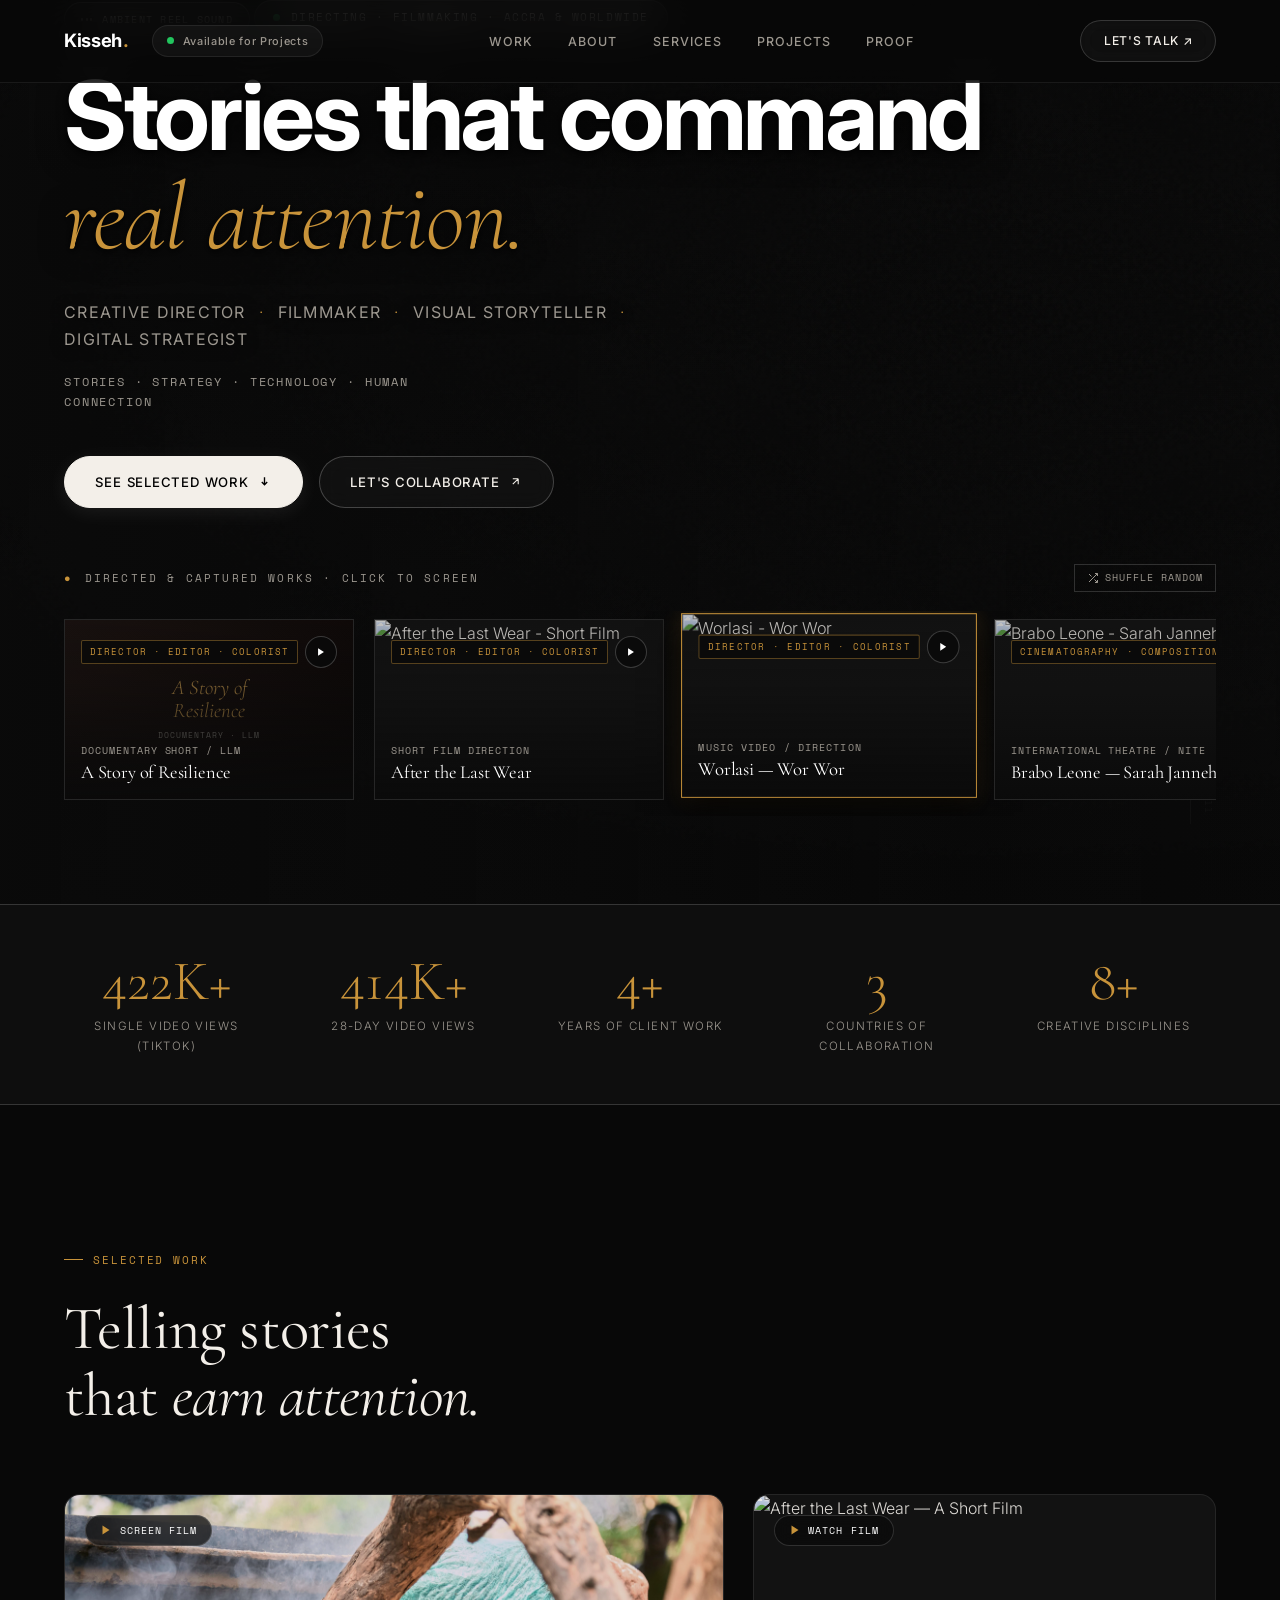
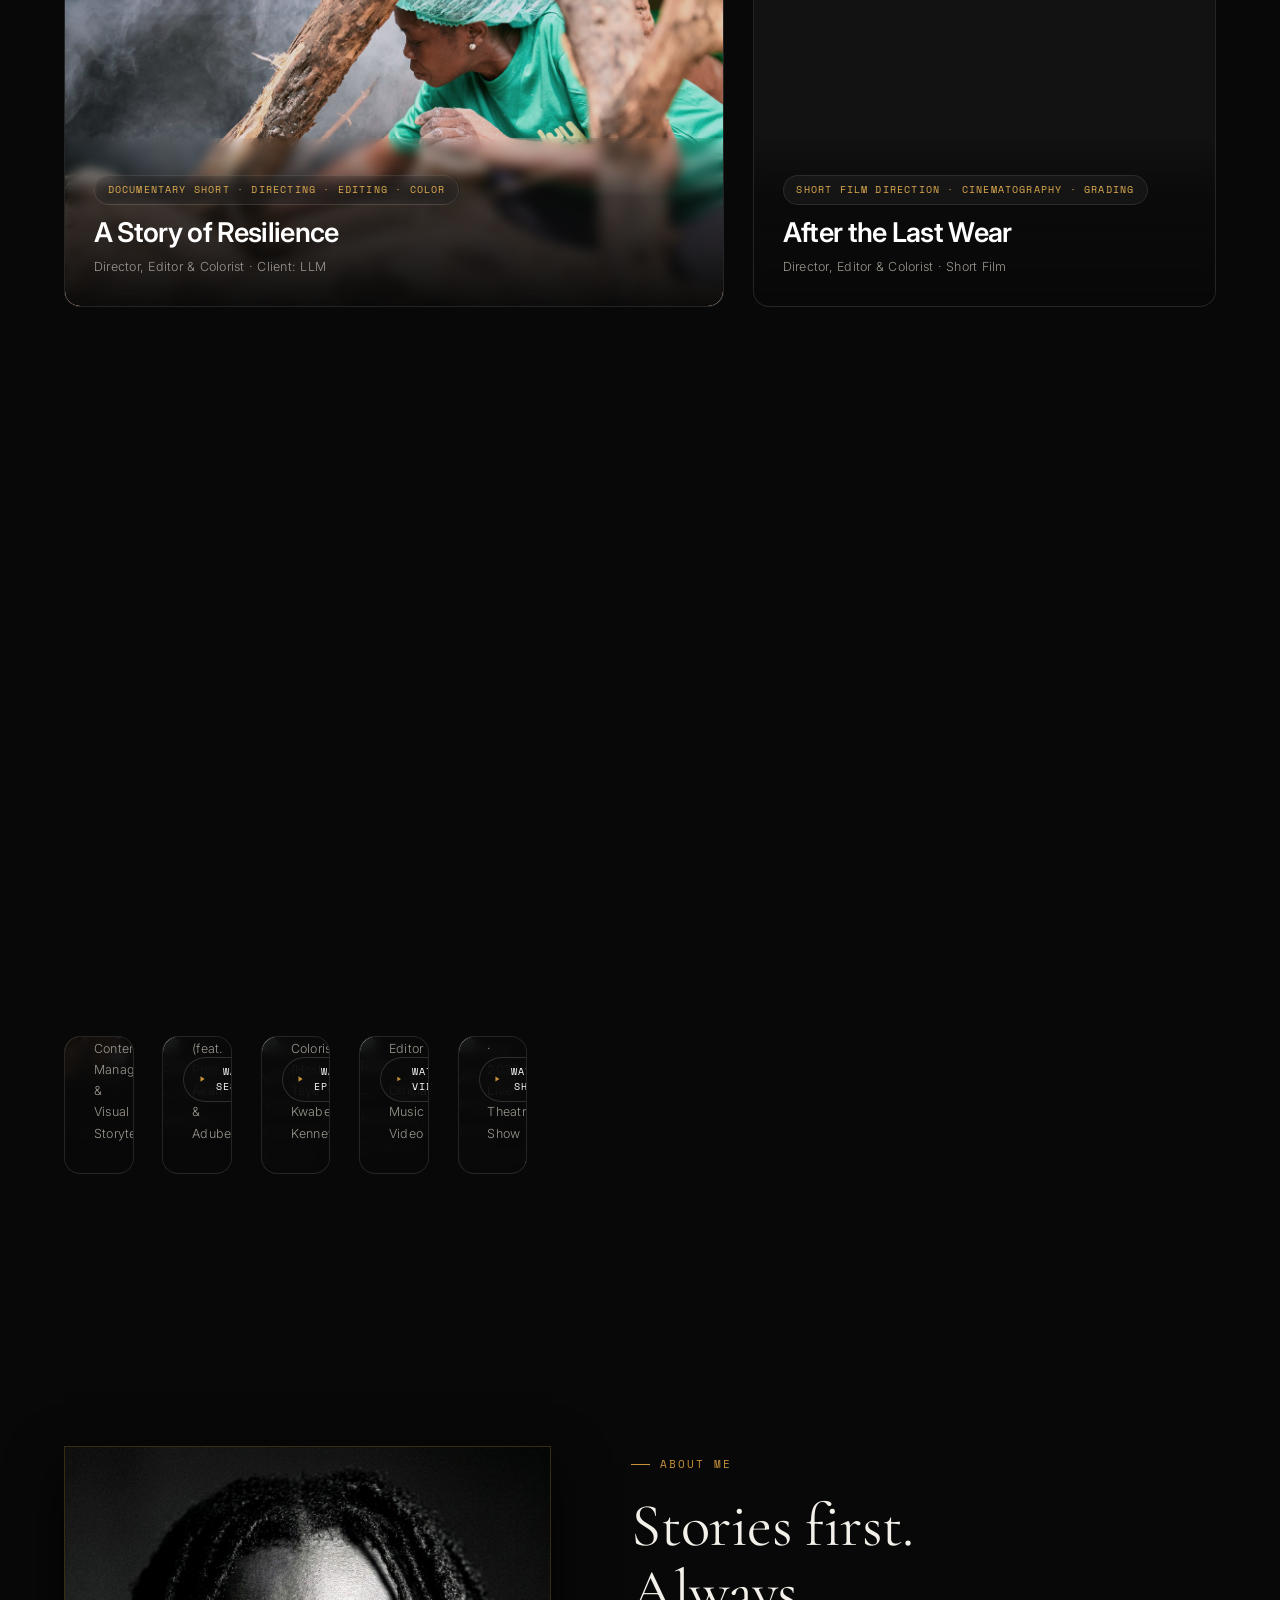
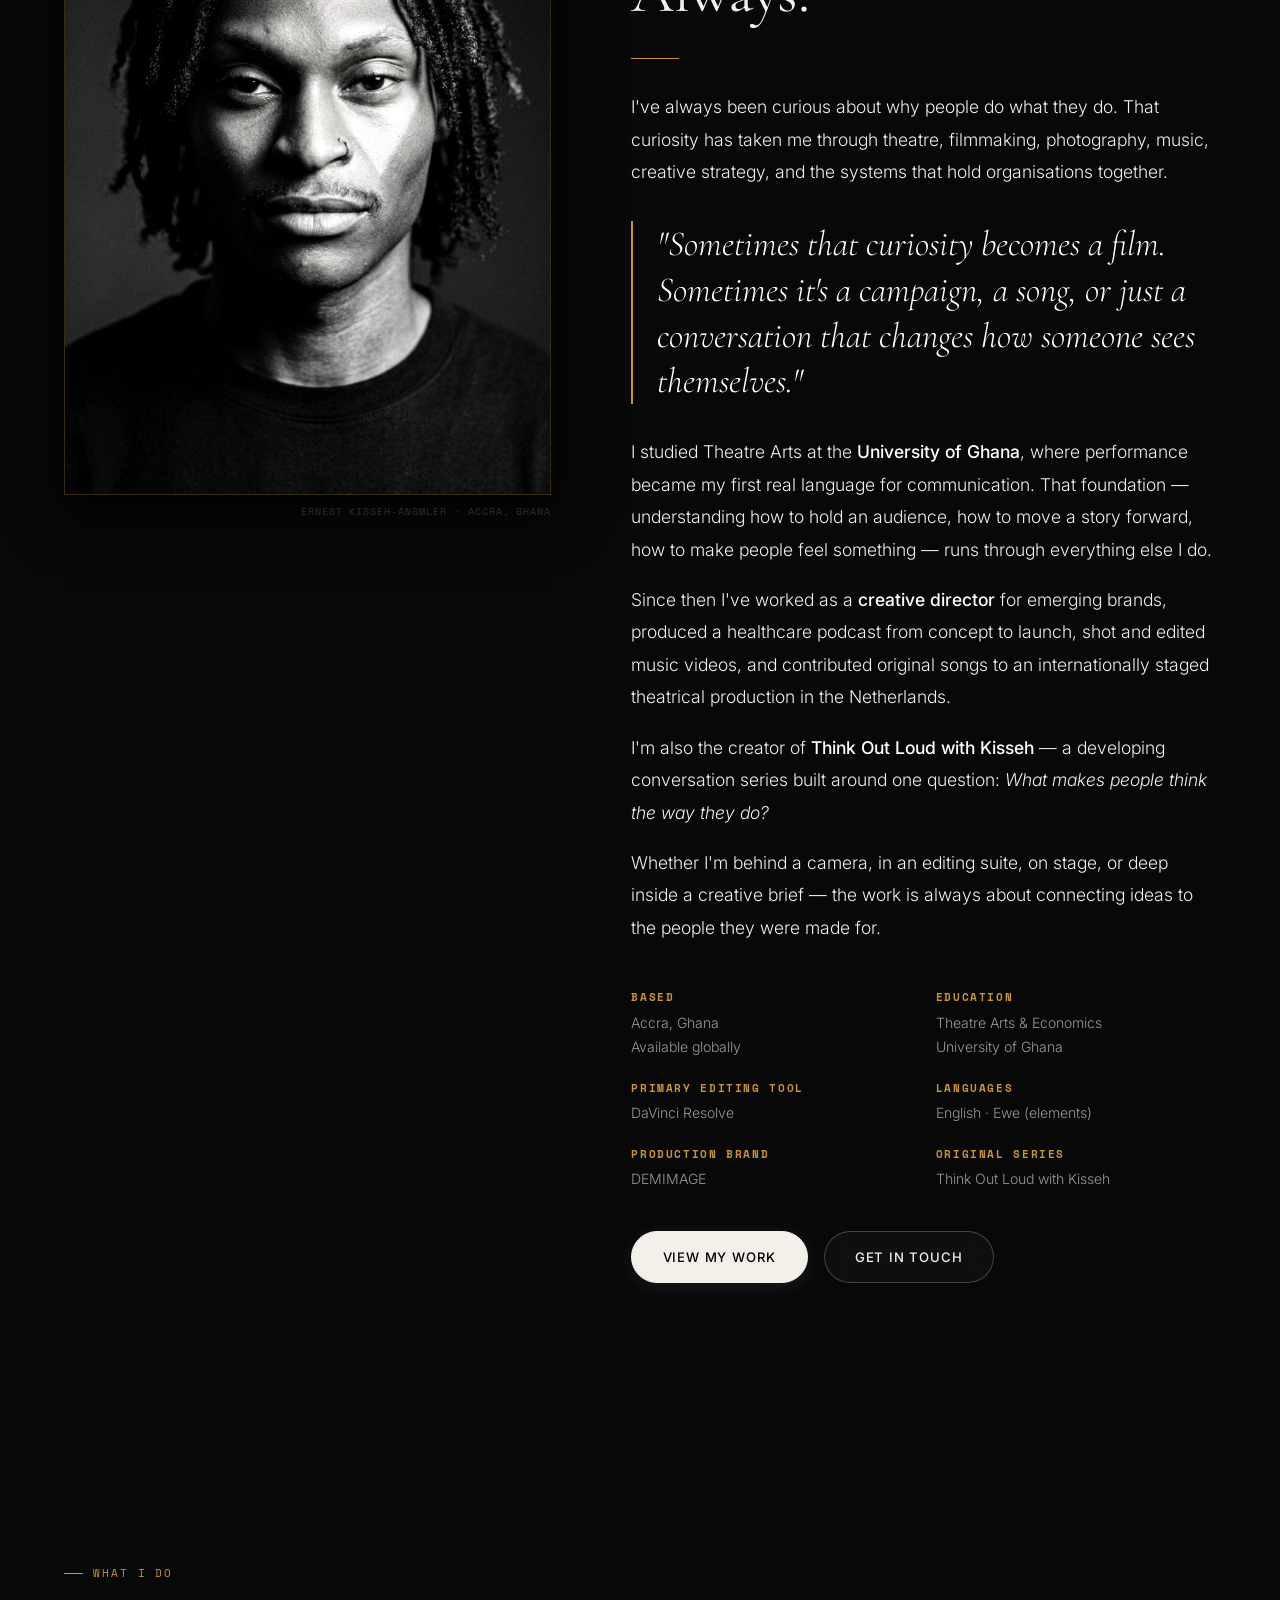
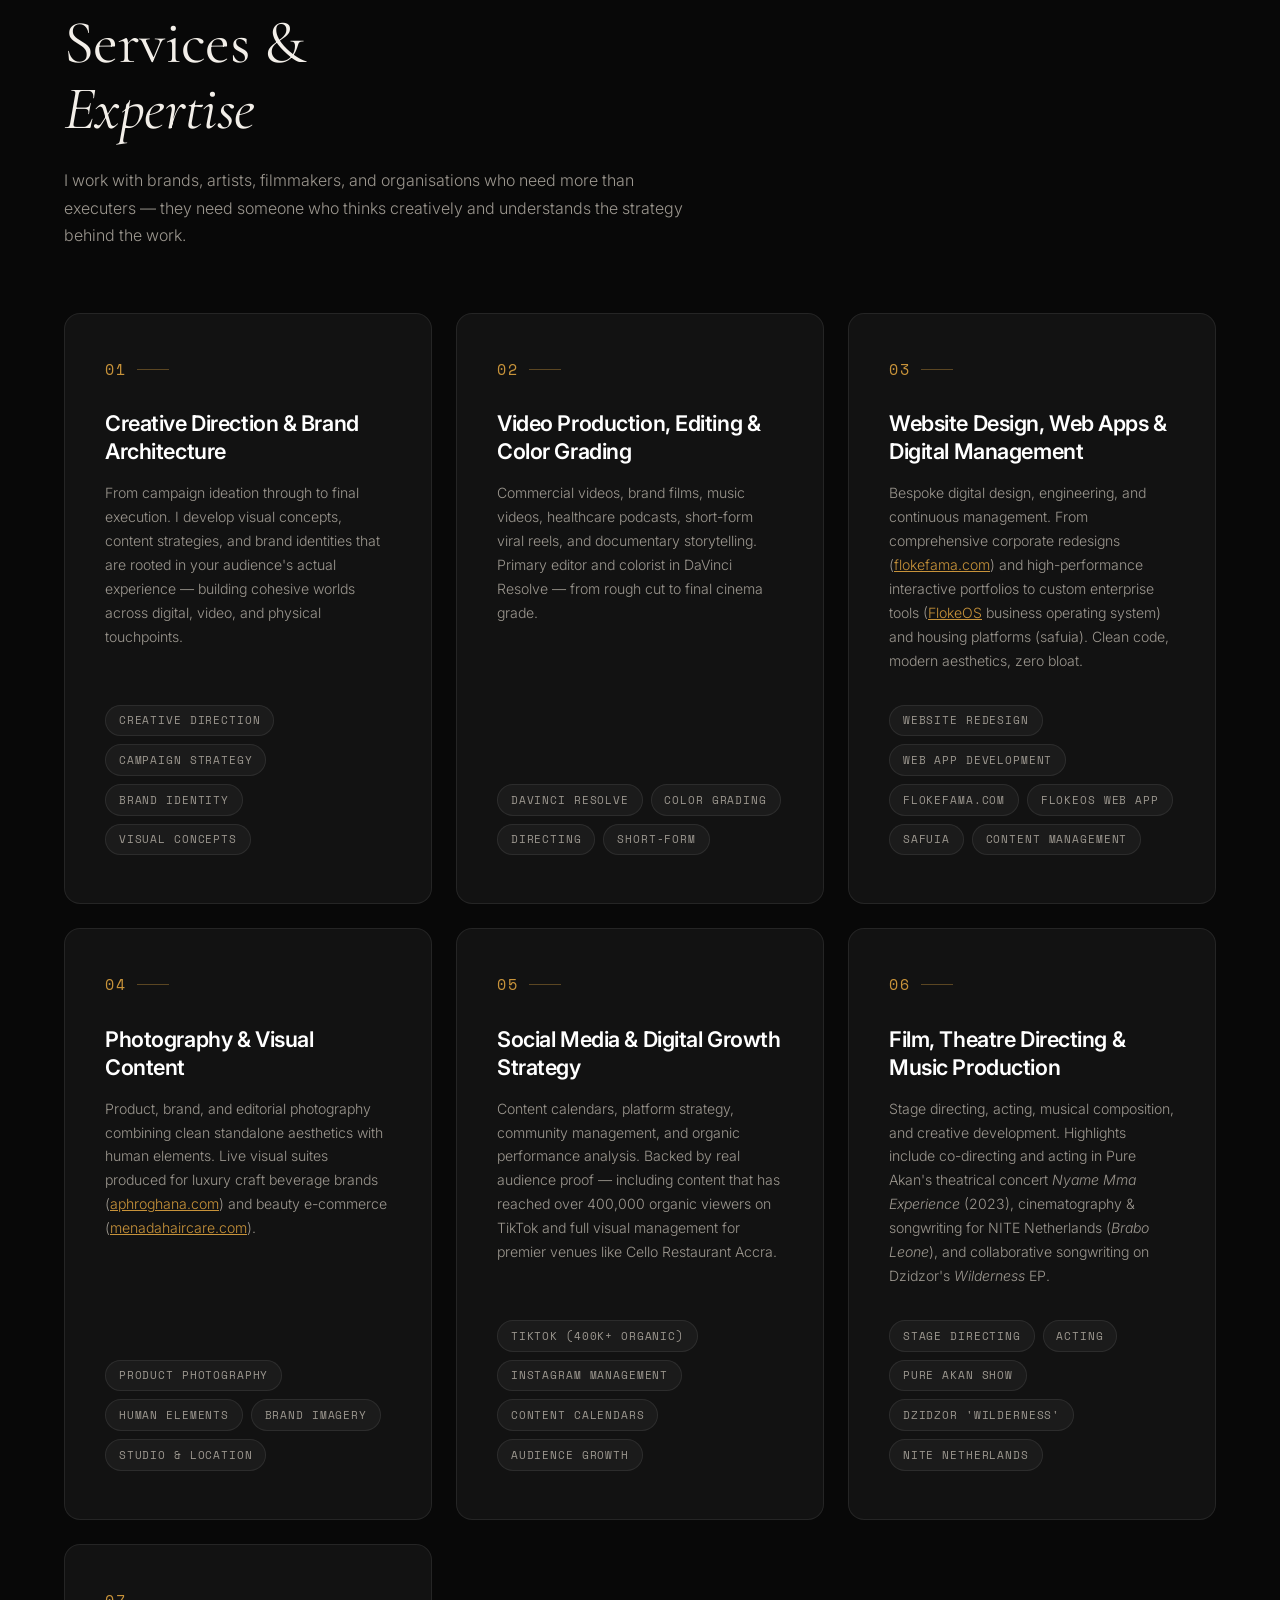
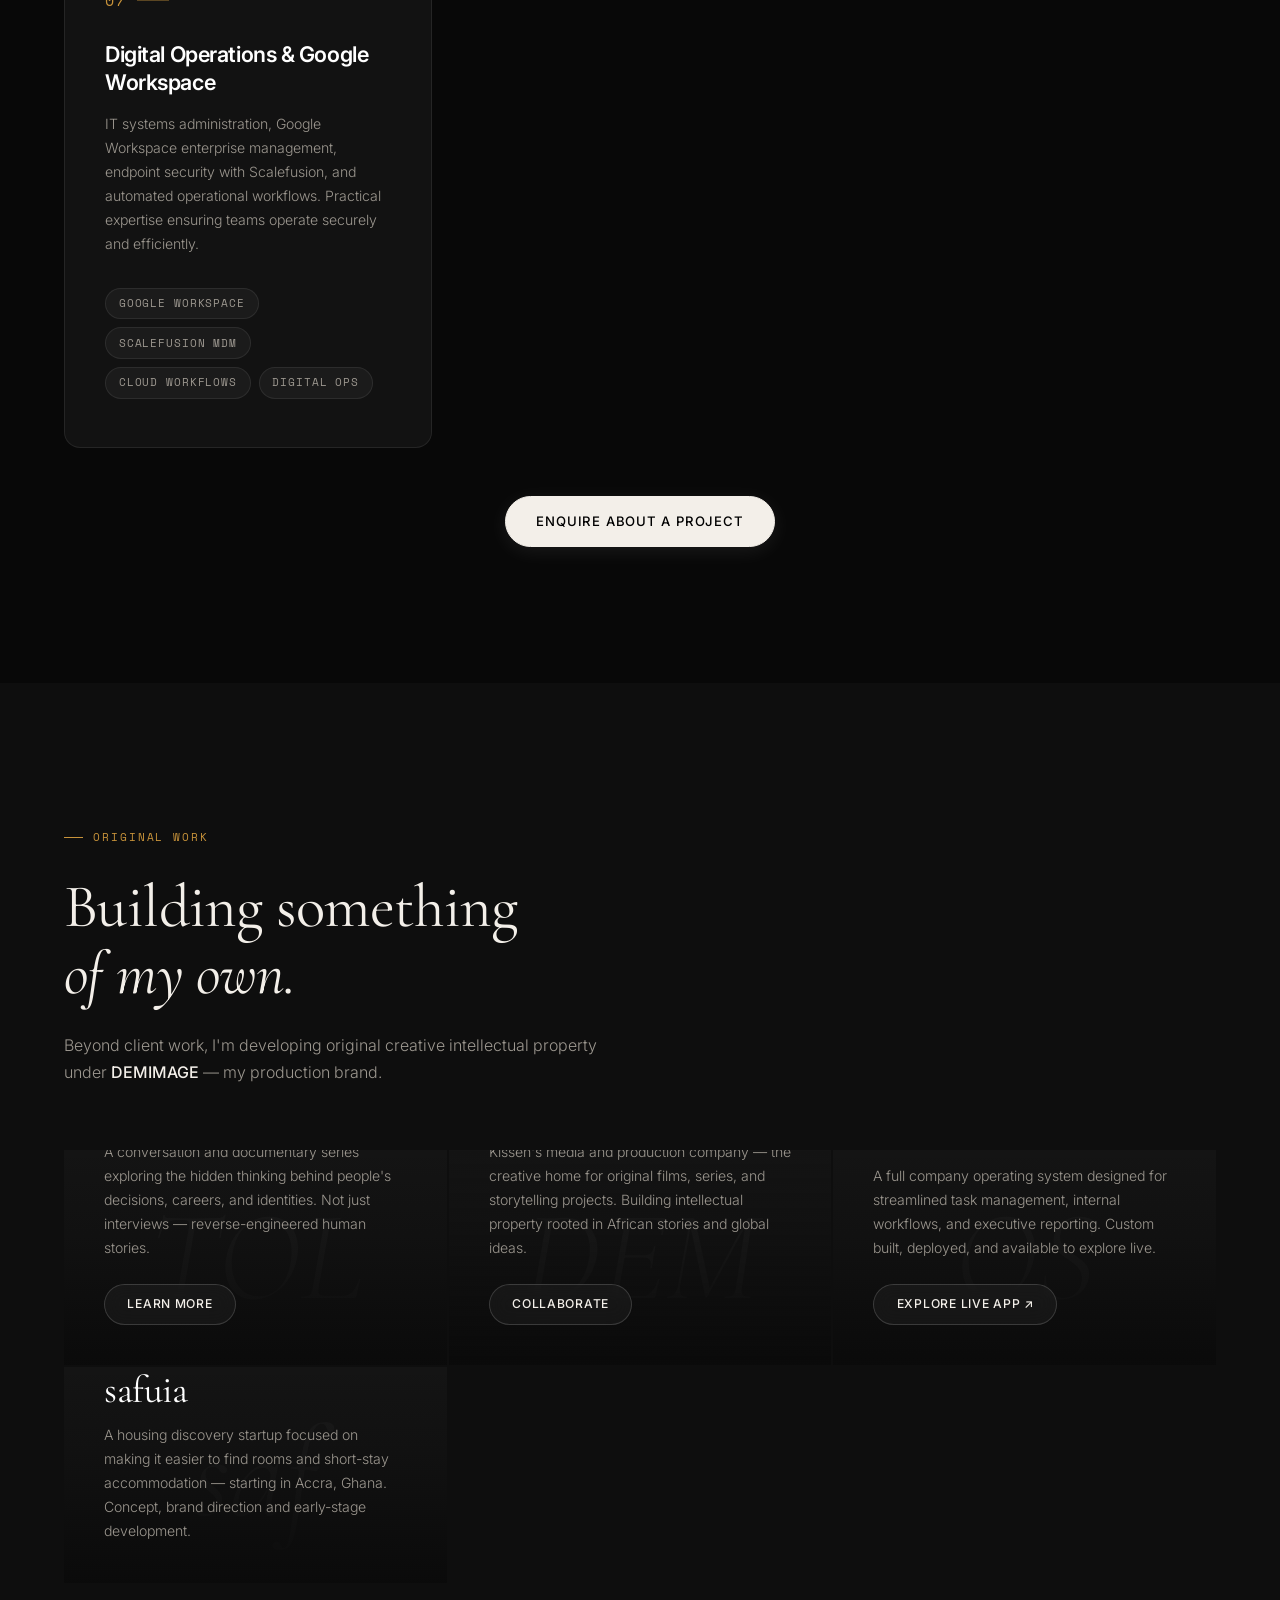
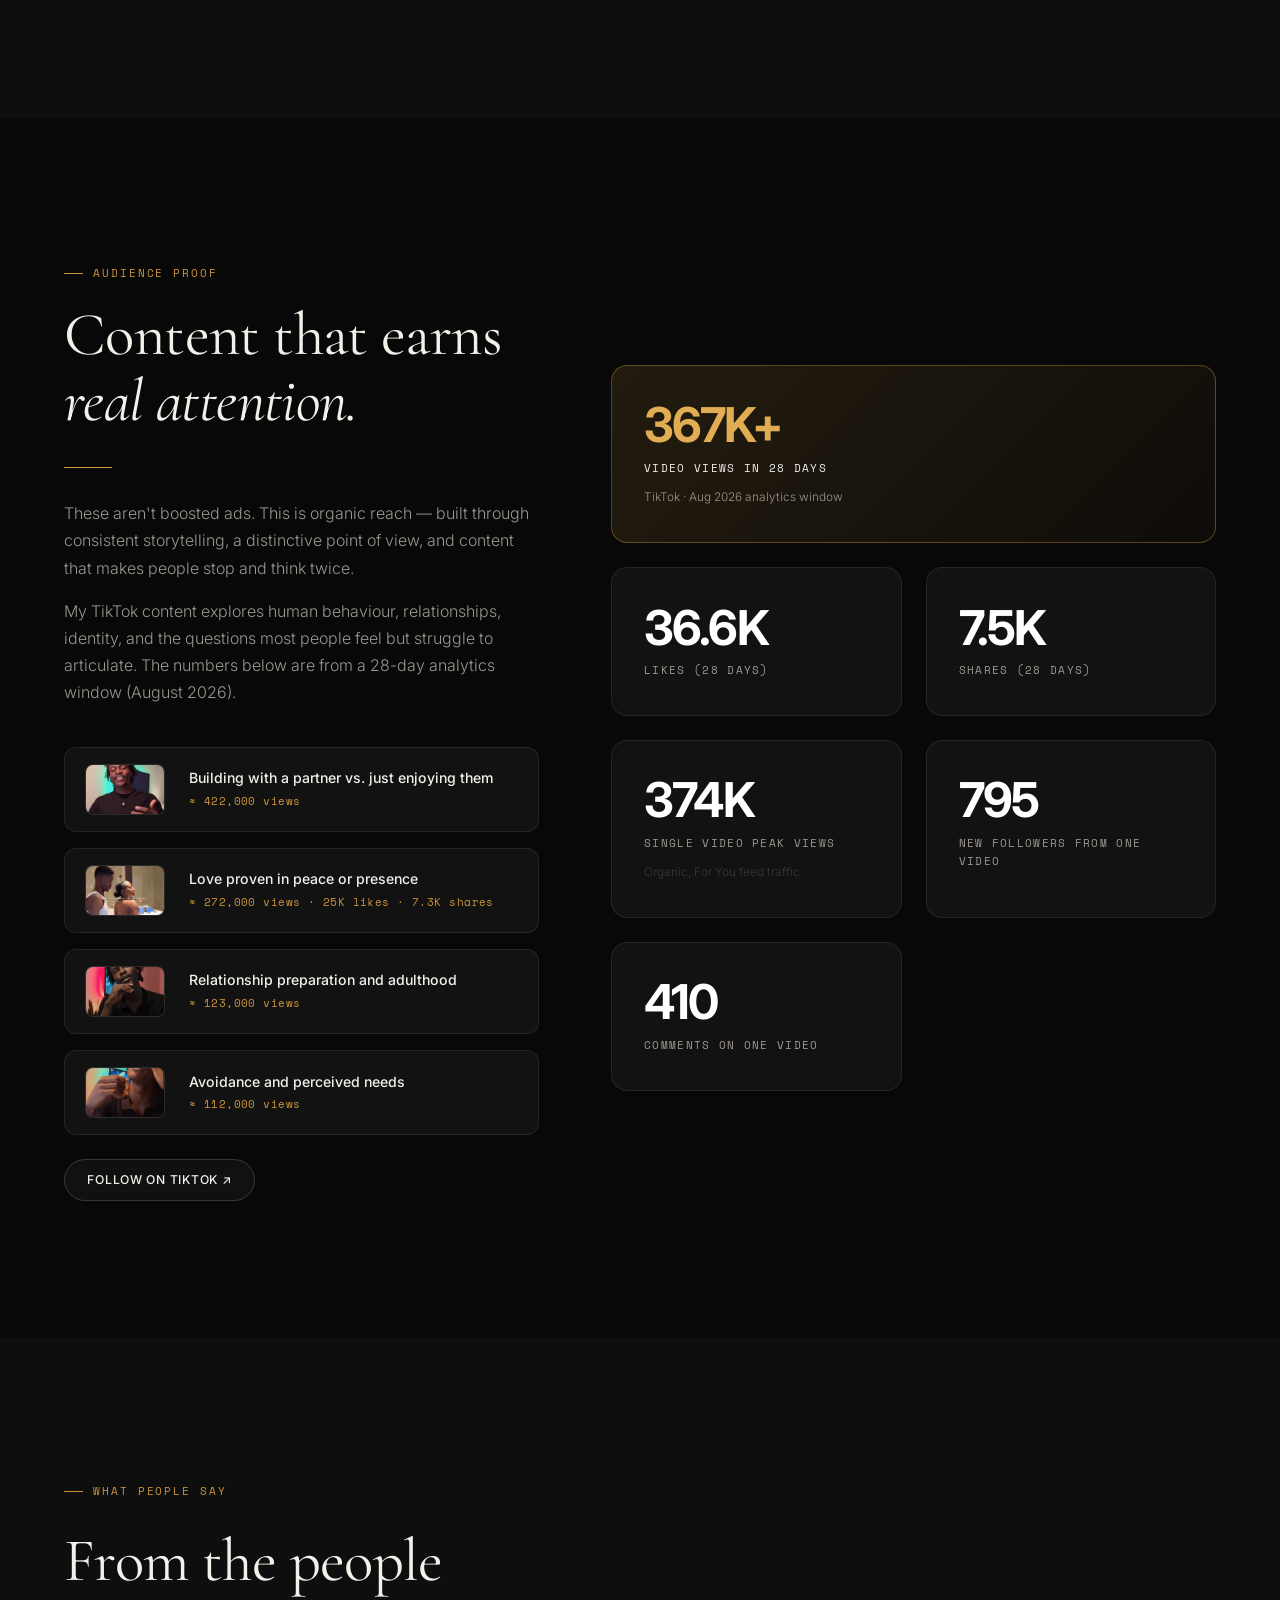
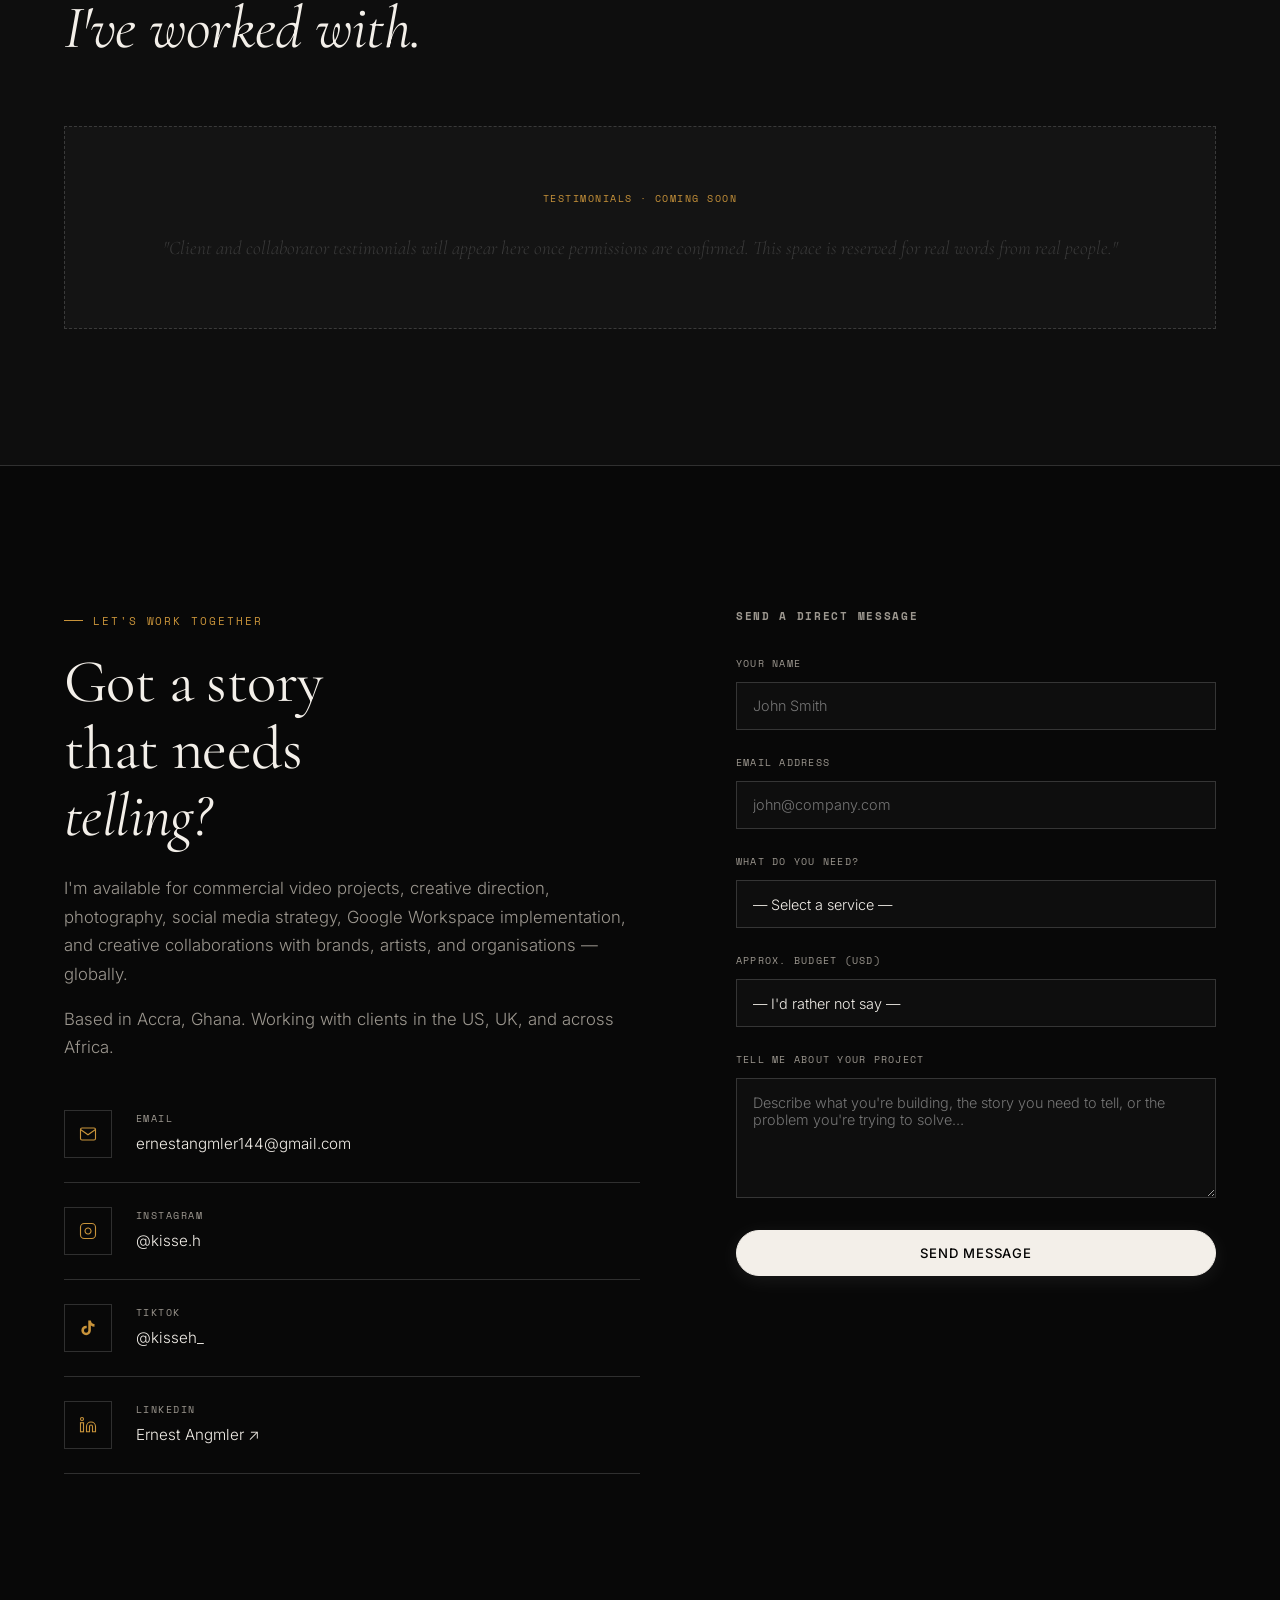
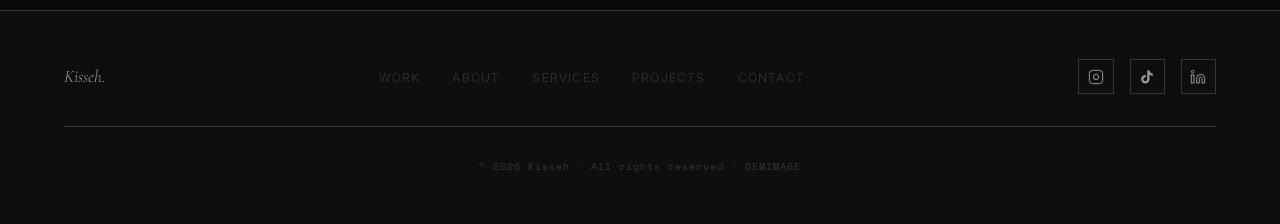
==== commit fccc16e9: "Elevate UI/UX with Skyve-inspired modern architectural cards, glass nav, and status indicators" ====
--- a/index.html
+++ b/index.html
@@ -21,7 +21,7 @@
   <!-- Fonts -->
   <link rel="preconnect" href="https://fonts.googleapis.com" />
   <link rel="preconnect" href="https://fonts.gstatic.com" crossorigin />
-  <link href="https://fonts.googleapis.com/css2?family=Cormorant+Garamond:ital,wght@0,300;0,400;0,500;0,600;1,300;1,400&family=Inter:wght@300;400;500;600&family=Space+Mono:ital@0;1&display=swap" rel="stylesheet" />
+  <link href="https://fonts.googleapis.com/css2?family=Cormorant+Garamond:ital,wght@0,300;0,400;0,500;0,600;1,300;1,400&family=Inter:wght@300;400;500;600;700;800&family=Space+Mono:ital@0;1&display=swap" rel="stylesheet" />
 
   <link rel="stylesheet" href="css/style.css" />
 </head>
@@ -36,25 +36,32 @@
   <a href="#about">About</a>
   <a href="#services">Services</a>
   <a href="#originals">Projects</a>
+  <a href="#proof">Proof</a>
   <a href="#contact">Contact</a>
 </nav>
 
 <!-- ===================================================
-     NAVIGATION
+     NAVIGATION (SKYVE-INSPIRED FLOATING GLASS BAR)
 =================================================== -->
 <header id="nav" role="banner">
-  <a href="/" class="nav-logo">Kisseh<span>.</span></a>
+  <div class="nav-left">
+    <a href="/" class="nav-logo">Kisseh<span>.</span></a>
+    <div class="nav-status-pill">
+      <span class="status-pulse-dot"></span>
+      <span class="status-pulse-text">Available for Projects</span>
+    </div>
+  </div>
 
   <ul class="nav-links" role="list">
     <li><a href="#work">Work</a></li>
     <li><a href="#about">About</a></li>
     <li><a href="#services">Services</a></li>
     <li><a href="#originals">Projects</a></li>
-    <li><a href="#proof">Content</a></li>
+    <li><a href="#proof">Proof</a></li>
   </ul>
 
   <div class="nav-cta">
-    <a href="#contact" class="btn btn-ghost">Let's Talk</a>
+    <a href="#contact" class="btn btn-ghost nav-cta-btn">Let's Talk ↗</a>
   </div>
 
   <button class="hamburger" id="hamburger" aria-label="Open menu">
@@ -63,7 +70,7 @@
 </header>
 
 <!-- ===================================================
-     HERO
+     HERO (SKYVE-INSPIRED EDITORIAL HERO)
 =================================================== -->
 <section id="hero" aria-label="Introduction">
   <!-- Dynamic Ambient YouTube Reel Background -->
@@ -83,19 +90,26 @@
   <div class="hero-noise"></div>
 
   <div class="hero-content">
-    <!-- Sound Status & Toggle Pill (Click empty space to toggle sound) -->
+    <!-- Sound Status & Toggle Pill -->
     <div class="hero-sound-pill fade-up" id="heroSoundPill" title="Click empty space on hero to toggle sound">
       <div class="sound-wave-bars muted" id="soundWaveIcon">
         <span></span><span></span><span></span>
       </div>
-    </div>
-
-
-    <h1 class="hero-name">
-      <em>Kisseh</em><br>
+      <span class="sound-text">Ambient Reel Sound</span>
+    </div>
+
+    <!-- Skyve-Inspired Eyebrow Status Badge -->
+    <div class="hero-status-tag fade-up">
+      <span class="status-pulse-dot"></span>
+      <span class="status-tag-text">DIRECTING · FILMMAKING · ACCRA &amp; WORLDWIDE</span>
+    </div>
+
+    <h1 class="hero-name fade-up">
+      Stories that command<br>
+      <em>real attention.</em>
     </h1>
 
-    <div class="hero-sub">
+    <div class="hero-sub fade-up">
       <p class="hero-roles">
         Creative Director
         <span>·</span>
@@ -107,13 +121,19 @@
       </p>
     </div>
 
-    <p class="hero-location" style="margin-top:1rem; font-family: var(--mono); font-size: 0.7rem; letter-spacing: 0.15em; color: var(--text-dim);">
+    <p class="hero-location fade-up" style="margin-top:1.2rem; font-family: var(--mono); font-size: 0.72rem; letter-spacing: 0.16em; color: var(--text-dim); text-transform:uppercase;">
       Stories · Strategy · Technology · Human Connection
     </p>
 
-    <div class="hero-cta">
-      <a href="#work" class="btn btn-primary">See Selected Work</a>
-      <a href="#contact" class="btn btn-ghost">Let's Collaborate</a>
+    <div class="hero-cta fade-up">
+      <a href="#work" class="btn btn-primary">
+        <span>See Selected Work</span>
+        <svg width="13" height="13" viewBox="0 0 24 24" fill="none" stroke="currentColor" stroke-width="2.5"><path d="M7 13l5 5 5-5M12 4v14"/></svg>
+      </a>
+      <a href="#contact" class="btn btn-outline">
+        <span>Let's Collaborate</span>
+        <svg width="13" height="13" viewBox="0 0 24 24" fill="none" stroke="currentColor" stroke-width="2"><path d="M7 17L17 7M17 7H7M17 7v10"/></svg>
+      </a>
     </div>
 
     <!-- FAST SLIDE COLLAGE BLOCK -->
--- a/css/style.css
+++ b/css/style.css
@@ -10,21 +10,31 @@
 *, *::before, *::after { box-sizing: border-box; margin: 0; padding: 0; }
 
 :root {
-  --bg:         #0a0a0a;
-  --bg-2:       #111111;
-  --bg-3:       #181818;
-  --accent:     #c8933a;      /* warm amber / gold */
-  --accent-dim: #9a6e27;
-  --text:       #e8e4de;
-  --text-dim:   #8a857e;
-  --text-faint: #3d3a36;
-  --serif:      'Cormorant Garamond', Georgia, serif;
-  --sans:       'Inter', system-ui, sans-serif;
-  --mono:       'Space Mono', monospace;
-  --max-w:      1280px;
-  --gutter:     clamp(1.5rem, 5vw, 4rem);
-  --section-gap: 8rem;
-  --transition: 0.3s ease;
+  --bg:                 #080808;
+  --bg-2:               #0e0e0e;
+  --bg-3:               #141414;
+  --card-bg:            #121212;
+  --card-surface:       #181818;
+  --card-border:        rgba(255, 255, 255, 0.08);
+  --card-border-hover:  rgba(200, 147, 58, 0.45);
+  --card-radius:        16px;
+  --pill-radius:        100px;
+  --accent:             #c8933a;      /* warm amber / gold */
+  --accent-light:       #e0ad52;
+  --accent-dim:         #9a6e27;
+  --accent-glow:        rgba(200, 147, 58, 0.22);
+  --text:               #f3efe9;
+  --text-dim:           #9c978f;
+  --text-faint:         rgba(255, 255, 255, 0.16);
+  --serif:              'Cormorant Garamond', Georgia, serif;
+  --sans:               'Inter', -apple-system, BlinkMacSystemFont, "Segoe UI", Roboto, sans-serif;
+  --mono:               'Space Mono', monospace;
+  --max-w:              1320px;
+  --gutter:             clamp(1.5rem, 5vw, 4rem);
+  --section-gap:        8.5rem;
+  --transition:         0.35s cubic-bezier(0.16, 1, 0.3, 1);
+  --glass-bg:           rgba(10, 10, 10, 0.82);
+  --glass-blur:         blur(20px);
 }
 
 html { scroll-behavior: smooth; font-size: 16px; }
@@ -55,10 +65,10 @@
   letter-spacing: -0.01em;
 }
 
-h1 { font-size: clamp(3.5rem, 8vw, 7rem); }
-h2 { font-size: clamp(2.2rem, 5vw, 4rem); }
-h3 { font-size: clamp(1.5rem, 3vw, 2.2rem); }
-h4 { font-size: 1.15rem; font-family: var(--sans); font-weight: 500; letter-spacing: 0.05em; text-transform: uppercase; }
+h1 { font-size: clamp(3.2rem, 8vw, 6.5rem); }
+h2 { font-size: clamp(2.2rem, 5vw, 3.8rem); }
+h3 { font-size: clamp(1.4rem, 2.8vw, 2.2rem); }
+h4 { font-size: 1.05rem; font-family: var(--sans); font-weight: 600; letter-spacing: 0.06em; text-transform: uppercase; }
 
 p { max-width: 62ch; }
 p + p { margin-top: 1em; }
@@ -78,12 +88,21 @@
 
 .label {
   font-family: var(--mono);
-  font-size: 0.7rem;
-  letter-spacing: 0.15em;
+  font-size: 0.68rem;
+  letter-spacing: 0.18em;
   text-transform: uppercase;
   color: var(--accent);
-  display: block;
+  display: inline-flex;
+  align-items: center;
+  gap: 0.6rem;
   margin-bottom: 1.2rem;
+}
+.label::before {
+  content: '';
+  display: inline-block;
+  width: 1.2rem;
+  height: 1px;
+  background: var(--accent);
 }
 
 .divider {
@@ -93,94 +112,176 @@
   margin: 2rem 0;
 }
 
-/* --- BUTTONS ----------------------------------------------- */
+/* --- BUTTONS (SKYVE-INSPIRED PILLS) ----------------------- */
 .btn {
   display: inline-flex;
   align-items: center;
-  gap: 0.5rem;
-  padding: 0.85rem 2rem;
+  justify-content: center;
+  gap: 0.6rem;
+  padding: 0.85rem 1.9rem;
   font-family: var(--sans);
-  font-size: 0.85rem;
+  font-size: 0.82rem;
   font-weight: 500;
-  letter-spacing: 0.08em;
-  text-transform: uppercase;
-  border: 1px solid currentColor;
+  letter-spacing: 0.06em;
+  text-transform: uppercase;
+  border-radius: var(--pill-radius);
   cursor: pointer;
   transition: all var(--transition);
   background: transparent;
+  position: relative;
+  border: 1px solid transparent;
 }
 
 .btn-primary {
+  background: var(--text);
+  color: #000;
+  border-color: var(--text);
+  box-shadow: 0 4px 20px rgba(255, 255, 255, 0.08);
+}
+.btn-primary:hover {
   background: var(--accent);
+  border-color: var(--accent);
   color: #000;
+  transform: translateY(-2px);
+  box-shadow: 0 8px 25px var(--accent-glow);
+}
+
+.btn-outline {
+  color: var(--text);
+  border-color: rgba(255, 255, 255, 0.22);
+  background: rgba(255, 255, 255, 0.03);
+  backdrop-filter: blur(10px);
+}
+.btn-outline:hover {
   border-color: var(--accent);
-}
-.btn-primary:hover { background: #000; color: var(--accent); }
-
-.btn-outline { color: var(--text); }
-.btn-outline:hover { background: var(--text); color: #000; }
+  color: var(--accent);
+  background: rgba(200, 147, 58, 0.08);
+  transform: translateY(-2px);
+}
 
 .btn-ghost {
+  color: var(--text);
+  border-color: rgba(255, 255, 255, 0.16);
+  padding: 0.6rem 1.4rem;
+  font-size: 0.76rem;
+  border-radius: var(--pill-radius);
+  background: rgba(255, 255, 255, 0.04);
+  backdrop-filter: blur(10px);
+}
+.btn-ghost:hover {
+  border-color: var(--accent);
   color: var(--accent);
-  border-color: var(--accent);
-  padding: 0.6rem 1.4rem;
-  font-size: 0.78rem;
-}
-.btn-ghost:hover { background: var(--accent); color: #000; }
-
-/* --- NAV --------------------------------------------------- */
+  background: rgba(200, 147, 58, 0.08);
+}
+
+/* --- NAV (SKYVE-INSPIRED FLOATING GLASS BAR) ---------------- */
 #nav {
   position: fixed;
   top: 0; left: 0; right: 0;
   z-index: 1000;
-  padding: 1.4rem var(--gutter);
+  padding: 1.25rem var(--gutter);
   display: flex;
   align-items: center;
   justify-content: space-between;
-  transition: background 0.4s ease, padding 0.4s ease;
+  background: rgba(8, 8, 8, 0.72);
+  backdrop-filter: blur(20px);
+  -webkit-backdrop-filter: blur(20px);
+  border-bottom: 1px solid rgba(255, 255, 255, 0.07);
+  transition: all 0.4s ease;
 }
 
 #nav.scrolled {
-  background: rgba(10,10,10,0.96);
-  backdrop-filter: blur(12px);
-  padding: 1rem var(--gutter);
-  border-bottom: 1px solid var(--text-faint);
+  padding: 0.9rem var(--gutter);
+  background: rgba(8, 8, 8, 0.92);
+  border-bottom: 1px solid rgba(255, 255, 255, 0.1);
+  box-shadow: 0 10px 30px rgba(0, 0, 0, 0.6);
+}
+
+.nav-left {
+  display: flex;
+  align-items: center;
+  gap: 1.5rem;
 }
 
 .nav-logo {
-  font-family: var(--serif);
-  font-size: 1.3rem;
-  letter-spacing: 0.02em;
-  font-style: italic;
-  color: var(--text);
-}
-.nav-logo span { color: var(--accent); }
+  font-family: var(--sans);
+  font-size: 1.15rem;
+  font-weight: 700;
+  letter-spacing: -0.02em;
+  color: #fff;
+  display: flex;
+  align-items: center;
+}
+.nav-logo span { color: var(--accent); margin-left: 1px; }
+
+/* Status pulse pill */
+.nav-status-pill {
+  display: inline-flex;
+  align-items: center;
+  gap: 0.55rem;
+  padding: 0.35rem 0.85rem;
+  border-radius: var(--pill-radius);
+  background: rgba(255, 255, 255, 0.04);
+  border: 1px solid rgba(255, 255, 255, 0.08);
+  font-size: 0.68rem;
+  font-weight: 500;
+  letter-spacing: 0.06em;
+  color: var(--text-dim);
+}
+
+.status-pulse-dot {
+  width: 7px;
+  height: 7px;
+  border-radius: 50%;
+  background: #22c55e;
+  box-shadow: 0 0 0 0 rgba(34, 197, 94, 0.7);
+  animation: pulse-green 2s infinite;
+  flex-shrink: 0;
+}
+
+@keyframes pulse-green {
+  0% { transform: scale(0.95); box-shadow: 0 0 0 0 rgba(34, 197, 94, 0.7); }
+  70% { transform: scale(1); box-shadow: 0 0 0 6px rgba(34, 197, 94, 0); }
+  100% { transform: scale(0.95); box-shadow: 0 0 0 0 rgba(34, 197, 94, 0); }
+}
 
 .nav-links {
   display: flex;
-  gap: 2.5rem;
+  align-items: center;
+  gap: 2.2rem;
   list-style: none;
 }
 
 .nav-links a {
-  font-size: 0.8rem;
+  font-size: 0.78rem;
   font-weight: 500;
-  letter-spacing: 0.1em;
+  letter-spacing: 0.08em;
   text-transform: uppercase;
   color: var(--text-dim);
   transition: color var(--transition);
+  position: relative;
+  padding: 0.25rem 0;
 }
 .nav-links a:hover,
-.nav-links a.active { color: var(--text); }
+.nav-links a.active { color: #fff; }
+.nav-links a::after {
+  content: '';
+  position: absolute;
+  bottom: 0; left: 0;
+  width: 0; height: 1px;
+  background: var(--accent);
+  transition: width 0.3s ease;
+}
+.nav-links a:hover::after,
 .nav-links a.active::after {
-  content: '';
-  display: block;
-  height: 1px;
-  background: var(--accent);
-  margin-top: 2px;
+  width: 100%;
 }
 
 .nav-cta { display: flex; align-items: center; }
+.nav-cta-btn {
+  font-size: 0.76rem;
+  letter-spacing: 0.06em;
+}
 
 .hamburger {
   display: none;
@@ -199,13 +300,13 @@
   transition: all 0.3s;
 }
 
-/* --- HERO -------------------------------------------------- */
+/* --- HERO (SKYVE-INSPIRED EDITORIAL HERO) ------------------ */
 #hero {
   min-height: 100vh;
   display: flex;
   flex-direction: column;
   justify-content: flex-end;
-  padding: 0 var(--gutter) 5rem;
+  padding: 0 var(--gutter) 5.5rem;
   position: relative;
   overflow: hidden;
 }
@@ -227,39 +328,49 @@
   pointer-events: none;
 }
 
-.hero-tag {
-  font-family: var(--mono);
-  font-size: 0.72rem;
-  letter-spacing: 0.2em;
-  text-transform: uppercase;
+/* Skyve Status Eyebrow Badge */
+.hero-status-tag {
+  display: inline-flex;
+  align-items: center;
+  gap: 0.65rem;
+  padding: 0.45rem 1.15rem;
+  border-radius: var(--pill-radius);
+  background: rgba(255, 255, 255, 0.05);
+  border: 1px solid rgba(255, 255, 255, 0.1);
+  backdrop-filter: blur(14px);
+  -webkit-backdrop-filter: blur(14px);
+  margin-bottom: 2rem;
+  width: fit-content;
+}
+
+.status-tag-text {
+  font-family: var(--mono);
+  font-size: 0.68rem;
+  letter-spacing: 0.14em;
+  text-transform: uppercase;
+  color: var(--text);
+  font-weight: 500;
+}
+
+.hero-name {
+  font-family: var(--sans);
+  font-size: clamp(3.2rem, 7.5vw, 6.8rem);
+  line-height: 1.02;
+  color: #fff;
+  font-weight: 700;
+  letter-spacing: -0.035em;
+  max-width: 18ch;
+}
+.hero-name em {
+  font-family: var(--serif);
+  font-style: italic;
+  font-weight: 300;
   color: var(--accent);
-  margin-bottom: 1.5rem;
-  display: flex;
-  align-items: center;
-  gap: 1rem;
-}
-.hero-tag::before {
-  content: '';
-  display: inline-block;
-  width: 2rem;
-  height: 1px;
-  background: var(--accent);
-}
-
-.hero-name {
-  font-family: var(--serif);
-  font-size: clamp(4rem, 10vw, 9rem);
-  line-height: 0.92;
-  color: #fff;
-  font-weight: 300;
-}
-.hero-name em {
-  font-style: italic;
-  color: var(--accent);
+  letter-spacing: -0.01em;
 }
 
 .hero-sub {
-  margin-top: 2.5rem;
+  margin-top: 2rem;
   display: flex;
   flex-wrap: wrap;
   gap: 1rem 2rem;
@@ -267,23 +378,16 @@
 }
 
 .hero-roles {
-  font-size: clamp(0.85rem, 1.5vw, 1rem);
+  font-size: clamp(0.85rem, 1.4vw, 1rem);
   color: var(--text-dim);
-  font-weight: 300;
-  letter-spacing: 0.06em;
+  font-weight: 400;
+  letter-spacing: 0.08em;
   text-transform: uppercase;
 }
 .hero-roles span { color: var(--accent); margin: 0 0.5rem; font-weight: 300; }
 
-.hero-location {
-  font-family: var(--mono);
-  font-size: 0.72rem;
-  color: var(--text-faint);
-  letter-spacing: 0.12em;
-}
-
 .hero-cta {
-  margin-top: 3rem;
+  margin-top: 2.8rem;
   display: flex;
   flex-wrap: wrap;
   gap: 1rem;
@@ -357,20 +461,31 @@
   margin-top: 0.5rem;
 }
 
-/* --- WORK / PROJECTS --------------------------------------- */
+/* --- WORK / PROJECTS (SKYVE ARCHITECTURAL GRID) ----------- */
 #work { background: var(--bg); }
 
 .work-grid {
   display: grid;
   grid-template-columns: repeat(12, 1fr);
-  gap: 1.5rem;
+  gap: 1.8rem;
 }
 
 .project-card {
   position: relative;
   overflow: hidden;
   cursor: pointer;
-  background: var(--bg-3);
+  background: var(--card-bg);
+  border: 1px solid var(--card-border);
+  border-radius: var(--card-radius);
+  transition: transform var(--transition), border-color var(--transition), box-shadow var(--transition);
+  display: flex;
+  flex-direction: column;
+}
+
+.project-card:hover {
+  transform: translateY(-6px);
+  border-color: var(--card-border-hover);
+  box-shadow: 0 25px 50px -10px rgba(0, 0, 0, 0.85), 0 0 25px rgba(200, 147, 58, 0.12);
 }
 
 .project-card:nth-child(1) { grid-column: span 7; }
@@ -386,8 +501,8 @@
   aspect-ratio: 16/10;
   object-fit: cover;
   display: block;
-  filter: grayscale(20%) brightness(0.85);
-  transition: filter 0.5s ease, transform 0.5s ease;
+  filter: grayscale(15%) brightness(0.9);
+  transition: filter 0.6s ease, transform 0.6s cubic-bezier(0.16, 1, 0.3, 1);
 }
 
 .project-img-placeholder {
@@ -417,55 +532,85 @@
   text-transform: uppercase;
 }
 
-.project-card:hover .project-img { filter: grayscale(0%) brightness(1); transform: scale(1.03); }
+.project-card:hover .project-img {
+  filter: grayscale(0%) brightness(1);
+  transform: scale(1.04);
+}
 .project-card:hover .project-img-placeholder { border-color: var(--accent); }
 
 .project-info {
-  padding: 1.5rem;
-  background: linear-gradient(0deg, rgba(10,10,10,0.98) 0%, rgba(10,10,10,0.5) 80%, transparent 100%);
+  padding: 2.2rem 1.8rem 1.8rem;
+  background: linear-gradient(0deg, rgba(8, 8, 8, 0.98) 0%, rgba(8, 8, 8, 0.72) 65%, transparent 100%);
+  backdrop-filter: blur(6px);
+  -webkit-backdrop-filter: blur(6px);
+  transition: background var(--transition);
 }
 
 .project-tag {
+  display: inline-flex;
+  align-items: center;
+  gap: 0.4rem;
+  padding: 0.32rem 0.8rem;
+  border-radius: var(--pill-radius);
+  background: rgba(255, 255, 255, 0.05);
+  border: 1px solid rgba(255, 255, 255, 0.09);
+  backdrop-filter: blur(8px);
+  -webkit-backdrop-filter: blur(8px);
   font-family: var(--mono);
   font-size: 0.62rem;
-  letter-spacing: 0.15em;
-  text-transform: uppercase;
-  color: var(--accent);
-  margin-bottom: 0.4rem;
+  letter-spacing: 0.12em;
+  text-transform: uppercase;
+  color: var(--accent-light);
+  margin-bottom: 0.75rem;
 }
 
 .project-title {
-  font-family: var(--serif);
-  font-size: clamp(1.2rem, 2.5vw, 1.8rem);
-  font-weight: 400;
+  font-family: var(--sans);
+  font-size: clamp(1.25rem, 2.2vw, 1.7rem);
+  font-weight: 600;
   color: #fff;
-  line-height: 1.15;
+  line-height: 1.2;
+  letter-spacing: -0.025em;
+  transition: color var(--transition);
+}
+.project-card:hover .project-title {
+  color: #fff;
 }
 
 .project-role {
   font-size: 0.78rem;
   color: var(--text-dim);
-  margin-top: 0.4rem;
+  margin-top: 0.45rem;
+  letter-spacing: 0.02em;
 }
 
 .project-arrow {
   position: absolute;
   top: 1.5rem;
   right: 1.5rem;
-  width: 2.5rem;
-  height: 2.5rem;
-  border: 1px solid var(--accent);
+  width: 2.6rem;
+  height: 2.6rem;
+  border: 1px solid rgba(255, 255, 255, 0.2);
+  background: rgba(10, 10, 10, 0.65);
+  backdrop-filter: blur(12px);
+  -webkit-backdrop-filter: blur(12px);
   border-radius: 50%;
   display: flex;
   align-items: center;
   justify-content: center;
+  color: #fff;
+  opacity: 0;
+  transform: translateY(0.5rem) scale(0.9);
+  transition: all var(--transition);
+  z-index: 6;
+}
+
+.project-card:hover .project-arrow {
+  opacity: 1;
+  transform: translateY(0) scale(1);
+  border-color: var(--accent);
   color: var(--accent);
-  opacity: 0;
-  transform: translateY(0.5rem);
-  transition: all 0.3s;
-}
-
-.project-card:hover .project-arrow { opacity: 1; transform: translateY(0); }
+}
 
 /* Overlay for cards with absolute info */
 .project-card.has-img {
@@ -473,6 +618,8 @@
 }
 .project-card.has-img .project-info {
   position: absolute;
+  bottom: 0; left: 0; right: 0;
+}
   bottom: 0; left: 0; right: 0;
 }
 
@@ -579,23 +726,26 @@
   max-width: none;
 }
 
-/* --- SERVICES ---------------------------------------------- */
+/* --- SERVICES (SKYVE CAPABILITY CARDS) -------------------- */
 #services { background: var(--bg); }
 
 .services-grid {
   display: grid;
-  grid-template-columns: repeat(auto-fill, minmax(280px, 1fr));
-  gap: 0;
-  border: 1px solid var(--text-faint);
+  grid-template-columns: repeat(auto-fill, minmax(320px, 1fr));
+  gap: 1.5rem;
 }
 
 .service-item {
-  padding: 2.5rem;
-  border: 1px solid var(--text-faint);
-  margin: -1px -1px 0 0;
-  transition: background var(--transition);
+  padding: 3rem 2.5rem;
+  background: var(--card-bg);
+  border: 1px solid var(--card-border);
+  border-radius: var(--card-radius);
+  margin: 0;
+  transition: all var(--transition);
   position: relative;
   overflow: hidden;
+  display: flex;
+  flex-direction: column;
 }
 
 .service-item::before {
@@ -608,24 +758,43 @@
   transition: width 0.4s ease;
 }
 
-.service-item:hover { background: var(--bg-2); }
+.service-item:hover {
+  background: var(--card-surface);
+  border-color: var(--card-border-hover);
+  transform: translateY(-4px);
+  box-shadow: 0 20px 40px rgba(0, 0, 0, 0.6);
+}
 .service-item:hover::before { width: 100%; }
 
 .service-num {
-  font-family: var(--serif);
-  font-size: 3rem;
-  color: var(--text-faint);
+  font-family: var(--mono);
+  font-size: 0.95rem;
+  font-weight: 500;
+  letter-spacing: 0.15em;
+  color: var(--accent);
   line-height: 1;
-  margin-bottom: 1.5rem;
+  margin-bottom: 2rem;
+  display: inline-flex;
+  align-items: center;
+  gap: 0.6rem;
   transition: color var(--transition);
 }
-.service-item:hover .service-num { color: var(--accent); }
+.service-num::after {
+  content: '';
+  display: inline-block;
+  width: 2rem;
+  height: 1px;
+  background: rgba(200, 147, 58, 0.4);
+}
 
 .service-title {
-  font-family: var(--serif);
-  font-size: 1.5rem;
+  font-family: var(--sans);
+  font-size: 1.35rem;
+  font-weight: 600;
+  letter-spacing: -0.02em;
   margin-bottom: 1rem;
   color: #fff;
+  line-height: 1.3;
 }
 
 .service-desc {
@@ -636,20 +805,28 @@
 }
 
 .service-tools {
-  margin-top: 1.5rem;
+  margin-top: auto;
+  padding-top: 2rem;
   display: flex;
   flex-wrap: wrap;
-  gap: 0.4rem;
+  gap: 0.5rem;
 }
 
 .service-tool {
   font-family: var(--mono);
-  font-size: 0.62rem;
-  letter-spacing: 0.1em;
-  padding: 0.2rem 0.6rem;
-  border: 1px solid var(--text-faint);
+  font-size: 0.68rem;
+  letter-spacing: 0.08em;
+  padding: 0.35rem 0.8rem;
+  border-radius: var(--pill-radius);
+  background: rgba(255, 255, 255, 0.04);
+  border: 1px solid rgba(255, 255, 255, 0.08);
   color: var(--text-dim);
   text-transform: uppercase;
+  transition: all var(--transition);
+}
+.service-item:hover .service-tool {
+  border-color: rgba(200, 147, 58, 0.3);
+  color: var(--text);
 }
 
 /* --- ORIGINAL PROJECTS ------------------------------------- */
@@ -722,13 +899,13 @@
   max-width: 40ch;
 }
 
-/* --- TIKTOK PROOF ------------------------------------------ */
+/* --- AUDIENCE PROOF (SKYVE BENTO METRIC TILES) ------------ */
 #proof { background: var(--bg); }
 
 .proof-grid {
   display: grid;
-  grid-template-columns: 1fr 1.5fr;
-  gap: 5rem;
+  grid-template-columns: 1.1fr 1.4fr;
+  gap: 4.5rem;
   align-items: center;
 }
 
@@ -739,46 +916,53 @@
 }
 
 .metric-card {
-  background: var(--bg-2);
-  border: 1px solid var(--text-faint);
-  padding: 1.5rem;
+  background: var(--card-bg);
+  border: 1px solid var(--card-border);
+  border-radius: var(--card-radius);
+  padding: 2.2rem 2rem;
   position: relative;
-  transition: border-color var(--transition);
-}
-.metric-card:hover { border-color: var(--accent); }
+  transition: all var(--transition);
+}
+.metric-card:hover {
+  border-color: var(--card-border-hover);
+  transform: translateY(-4px);
+  box-shadow: 0 15px 35px rgba(0, 0, 0, 0.6);
+}
 
 .metric-val {
-  font-family: var(--serif);
-  font-size: 2.5rem;
+  font-family: var(--sans);
+  font-weight: 700;
+  font-size: 3rem;
+  letter-spacing: -0.04em;
   color: #fff;
   line-height: 1;
 }
-.metric-val sup { font-size: 1rem; color: var(--accent); }
+.metric-val sup { font-size: 1.2rem; color: var(--accent); margin-left: 2px; }
 
 .metric-label {
   font-family: var(--mono);
-  font-size: 0.62rem;
-  letter-spacing: 0.1em;
+  font-size: 0.68rem;
+  letter-spacing: 0.12em;
   text-transform: uppercase;
   color: var(--text-dim);
-  margin-top: 0.4rem;
+  margin-top: 0.6rem;
 }
 
 .metric-note {
-  font-size: 0.72rem;
+  font-size: 0.74rem;
   color: var(--text-faint);
-  margin-top: 0.5rem;
+  margin-top: 0.6rem;
 }
 
 .metric-card.featured {
   grid-column: span 2;
-  background: var(--accent);
-  border-color: var(--accent);
-}
-.metric-card.featured .metric-val { color: #000; }
-.metric-card.featured sup { color: #000; }
-.metric-card.featured .metric-label { color: rgba(0,0,0,0.7); }
-.metric-card.featured .metric-note { color: rgba(0,0,0,0.5); }
+  background: linear-gradient(135deg, rgba(200, 147, 58, 0.14) 0%, rgba(200, 147, 58, 0.04) 100%);
+  border: 1px solid rgba(200, 147, 58, 0.4);
+}
+.metric-card.featured .metric-val { color: var(--accent-light); }
+.metric-card.featured sup { color: #fff; }
+.metric-card.featured .metric-label { color: var(--text); }
+.metric-card.featured .metric-note { color: var(--text-dim); }
 
 .proof-content h2 { margin-bottom: 1.5rem; }
 
@@ -793,17 +977,24 @@
   display: flex;
   align-items: center;
   gap: 1.5rem;
-  padding: 1rem;
-  background: var(--bg-2);
-  border: 1px solid var(--text-faint);
-  transition: border-color var(--transition);
+  padding: 1rem 1.25rem;
+  background: var(--card-bg);
+  border: 1px solid var(--card-border);
+  border-radius: 12px;
+  transition: all var(--transition);
   cursor: pointer;
 }
-.proof-video-item:hover { border-color: var(--accent); }
+.proof-video-item:hover {
+  background: var(--card-surface);
+  border-color: var(--card-border-hover);
+  transform: translateX(5px);
+}
 
 .proof-video-thumb {
   width: 5rem;
-  height: 3rem;
+  height: 3.2rem;
+  border-radius: 8px;
+  overflow: hidden;
   background: var(--bg-3);
   flex-shrink: 0;
   display: flex;
@@ -814,7 +1005,7 @@
   font-size: 0.6rem;
   text-align: center;
   text-transform: uppercase;
-  border: 1px dashed var(--text-faint);
+  border: 1px solid rgba(255, 255, 255, 0.1);
 }
 
 .proof-video-info {}
@@ -823,13 +1014,15 @@
   font-size: 0.88rem;
   font-weight: 500;
   color: var(--text);
+  line-height: 1.4;
 }
 
 .proof-video-views {
   font-family: var(--mono);
   font-size: 0.68rem;
   color: var(--accent);
-  margin-top: 0.2rem;
+  margin-top: 0.25rem;
+  letter-spacing: 0.04em;
 }
 
 /* --- TESTIMONIALS ------------------------------------------ */
@@ -1633,26 +1826,39 @@
   top: 1.25rem;
   left: 1.25rem;
   z-index: 5;
-  background: rgba(10, 10, 10, 0.85);
-  border: 1px solid rgba(200, 147, 58, 0.4);
+  background: rgba(10, 10, 10, 0.72);
+  border: 1px solid rgba(255, 255, 255, 0.15);
+  backdrop-filter: blur(12px);
+  -webkit-backdrop-filter: blur(12px);
+  color: #fff;
+  padding: 0.42rem 0.9rem;
+  font-family: var(--mono);
+  font-size: 0.64rem;
+  font-weight: 500;
+  letter-spacing: 0.1em;
+  text-transform: uppercase;
+  display: flex;
+  align-items: center;
+  gap: 0.45rem;
+  border-radius: var(--pill-radius);
+  cursor: pointer;
+  transition: all var(--transition);
+}
+
+.project-card-video-trigger svg {
   color: var(--accent);
-  padding: 0.35rem 0.75rem;
-  font-family: var(--mono);
-  font-size: 0.6rem;
-  letter-spacing: 0.12em;
-  text-transform: uppercase;
-  display: flex;
-  align-items: center;
-  gap: 0.4rem;
-  border-radius: 2px;
-  cursor: pointer;
-  transition: all 0.2s;
+  transition: color 0.2s;
 }
 
 .project-card:hover .project-card-video-trigger {
   background: var(--accent);
   color: #000;
   border-color: var(--accent);
+  box-shadow: 0 4px 15px var(--accent-glow);
+}
+
+.project-card:hover .project-card-video-trigger svg {
+  color: #000;
 }
 
 .instagram-embed {
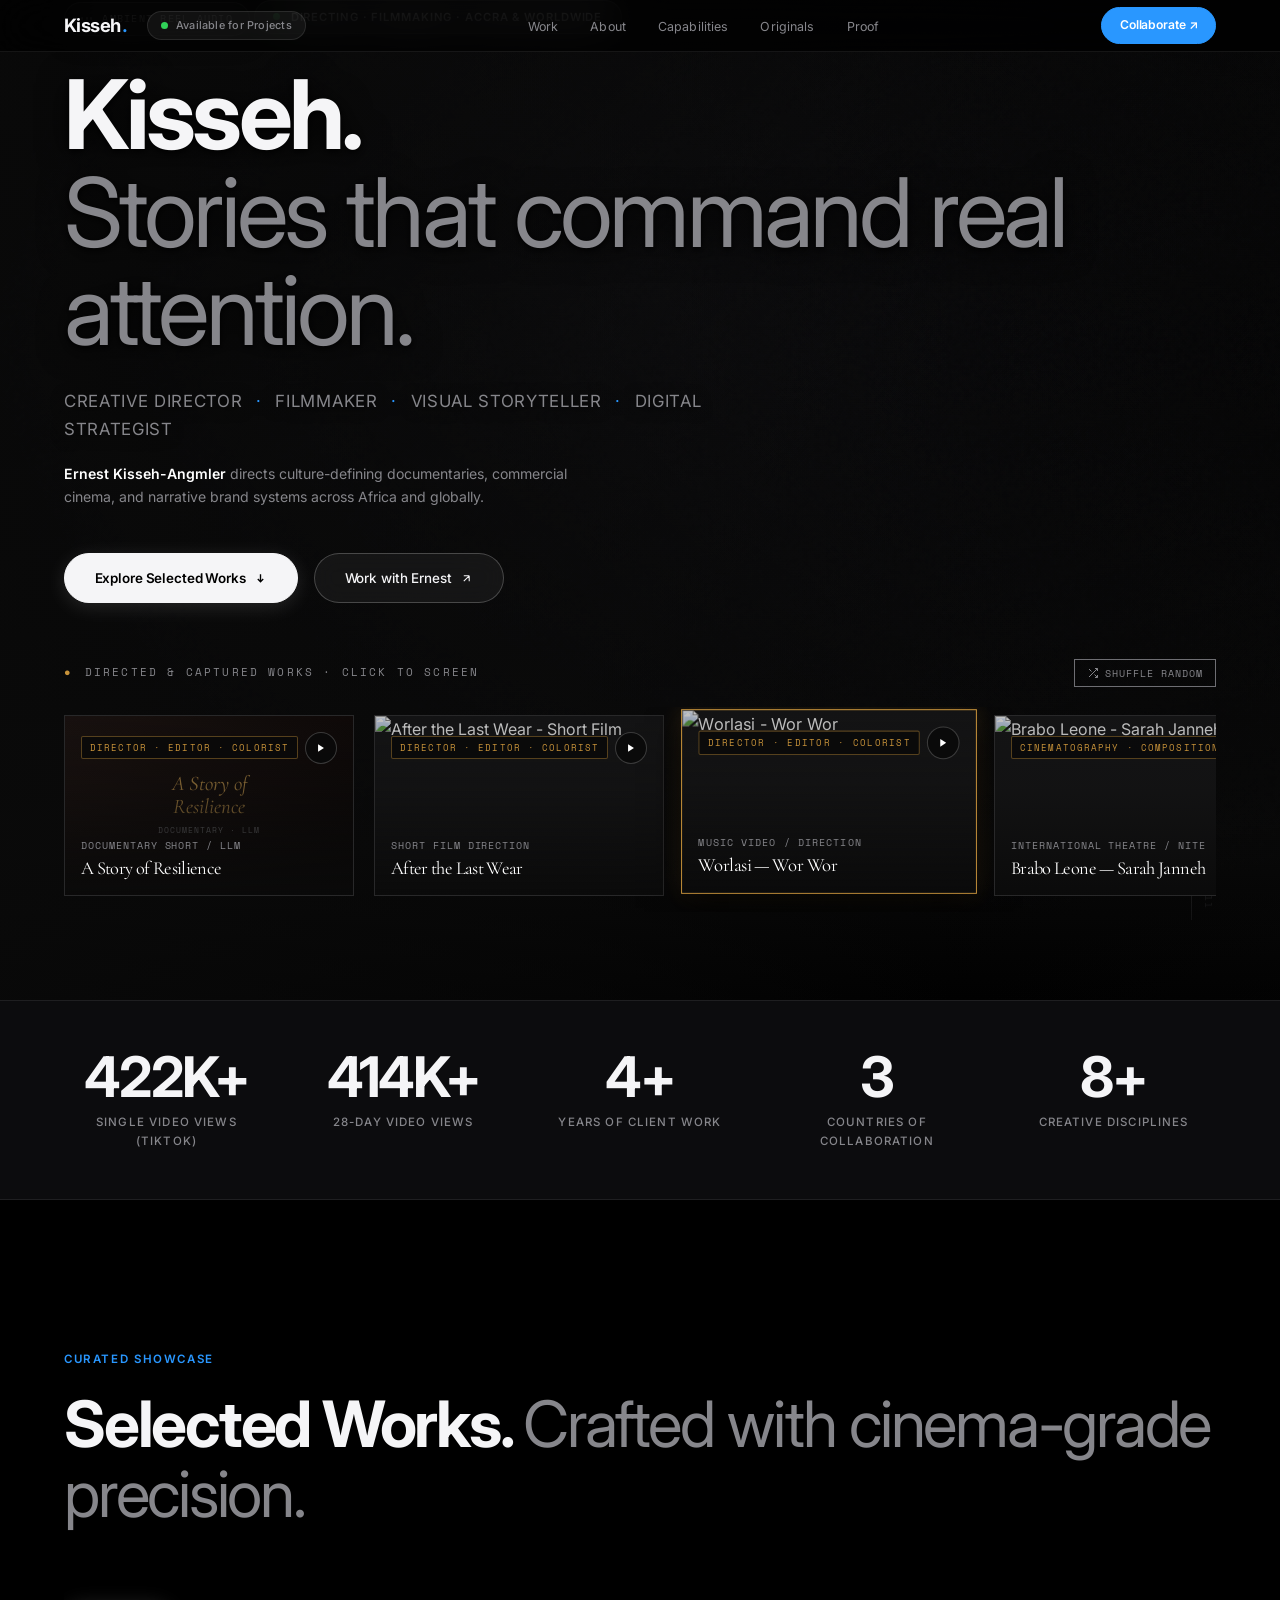
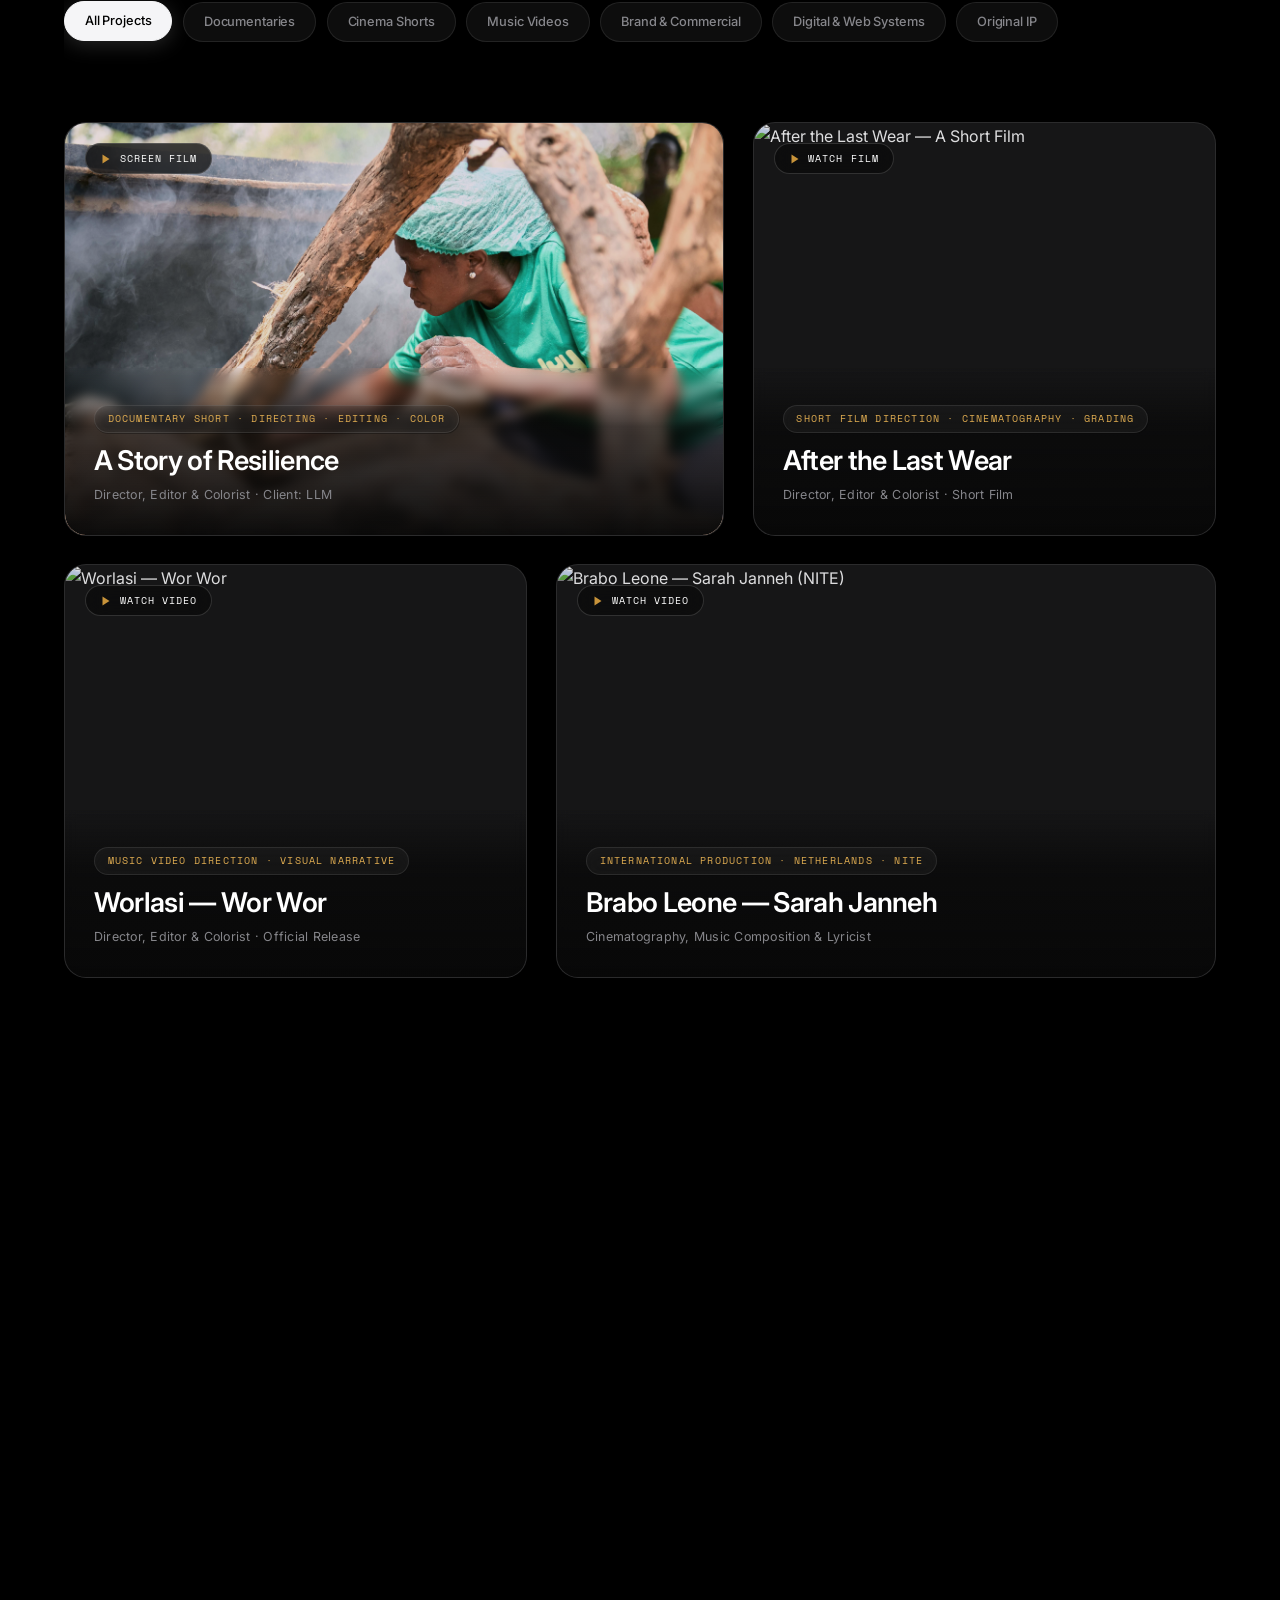
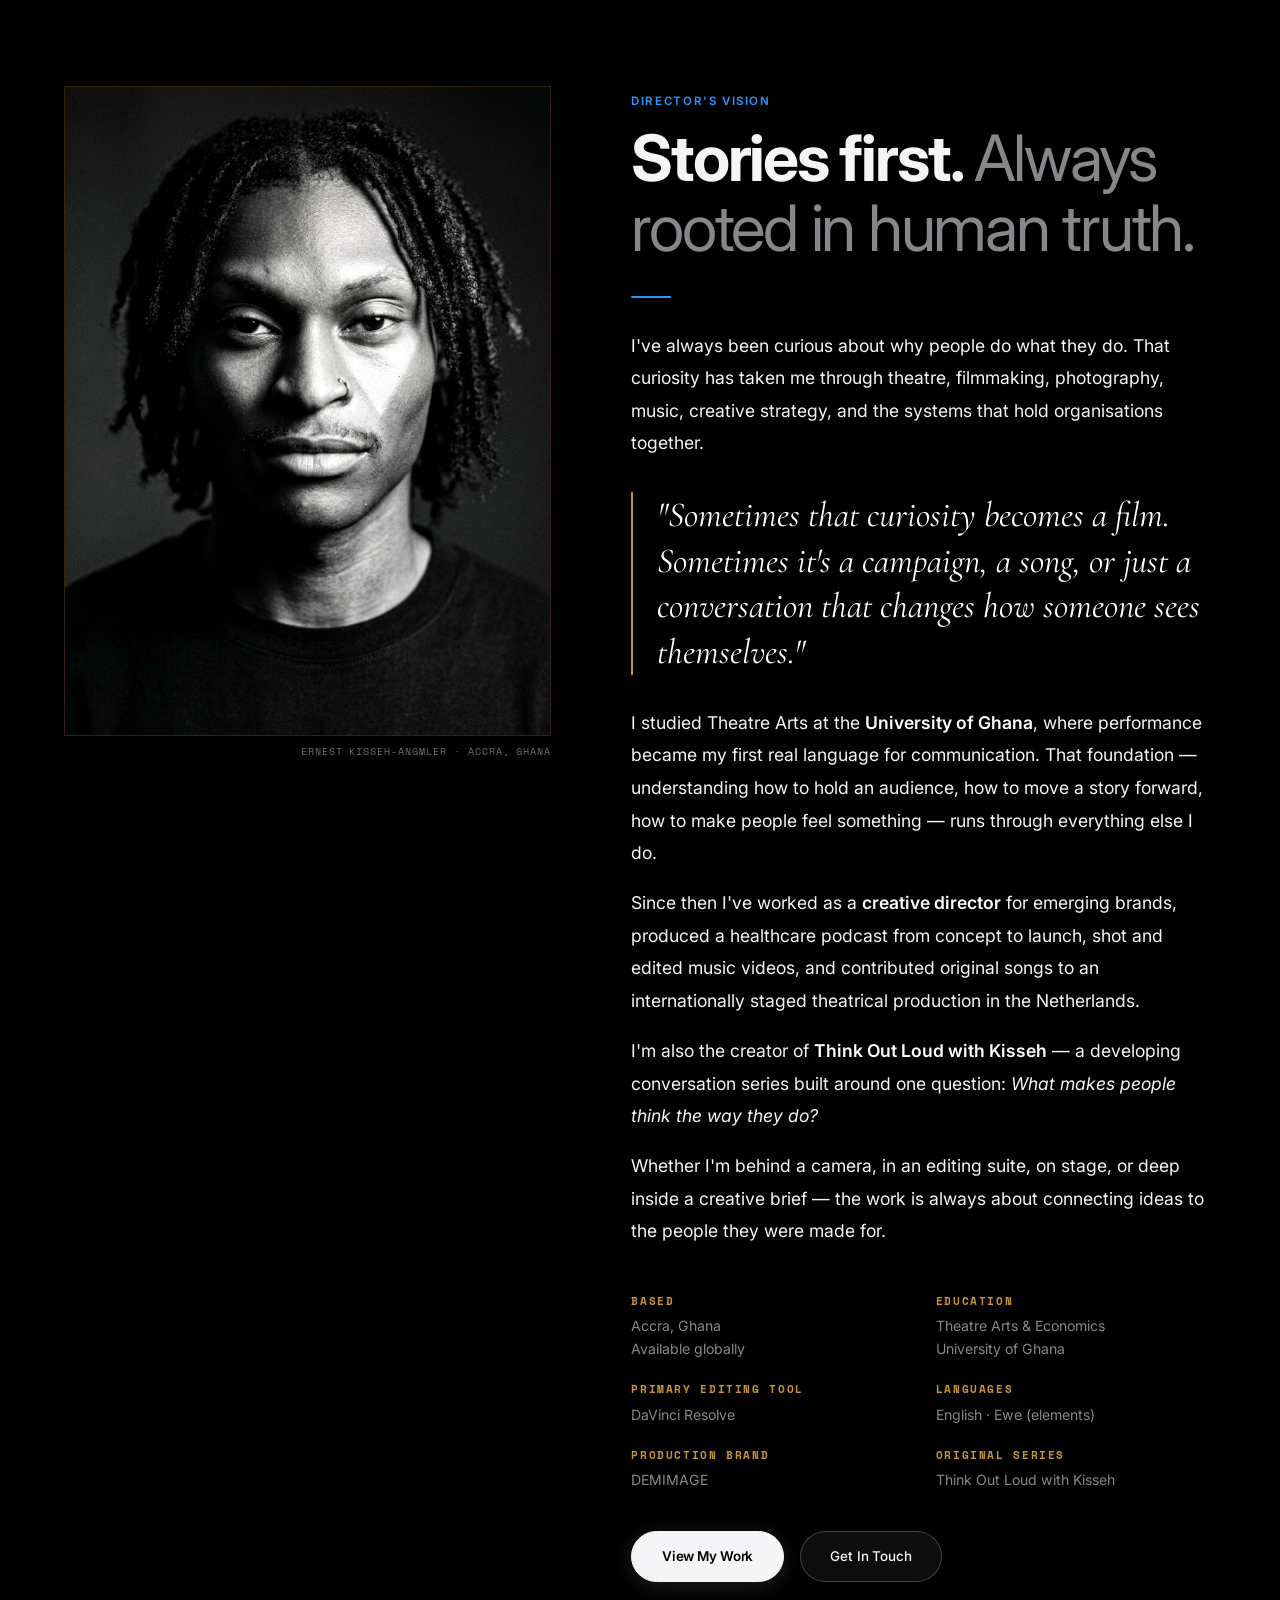
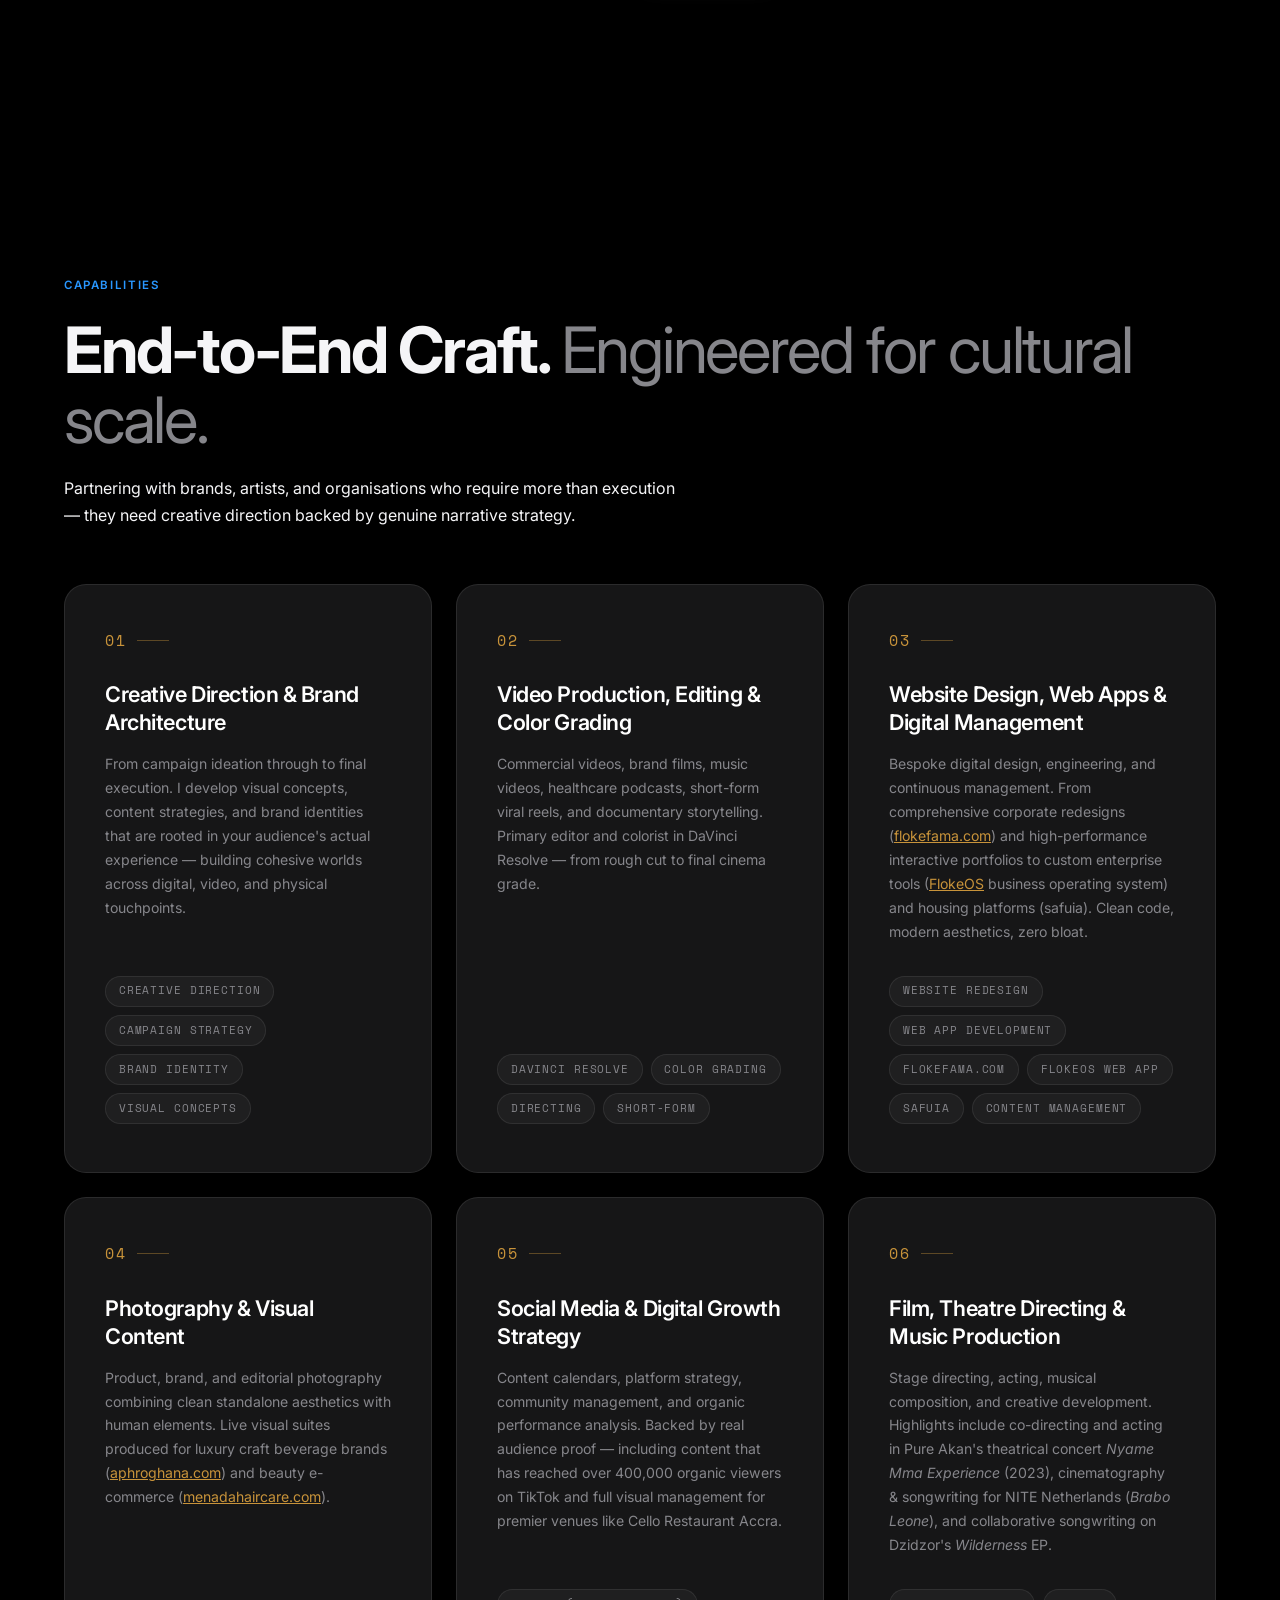
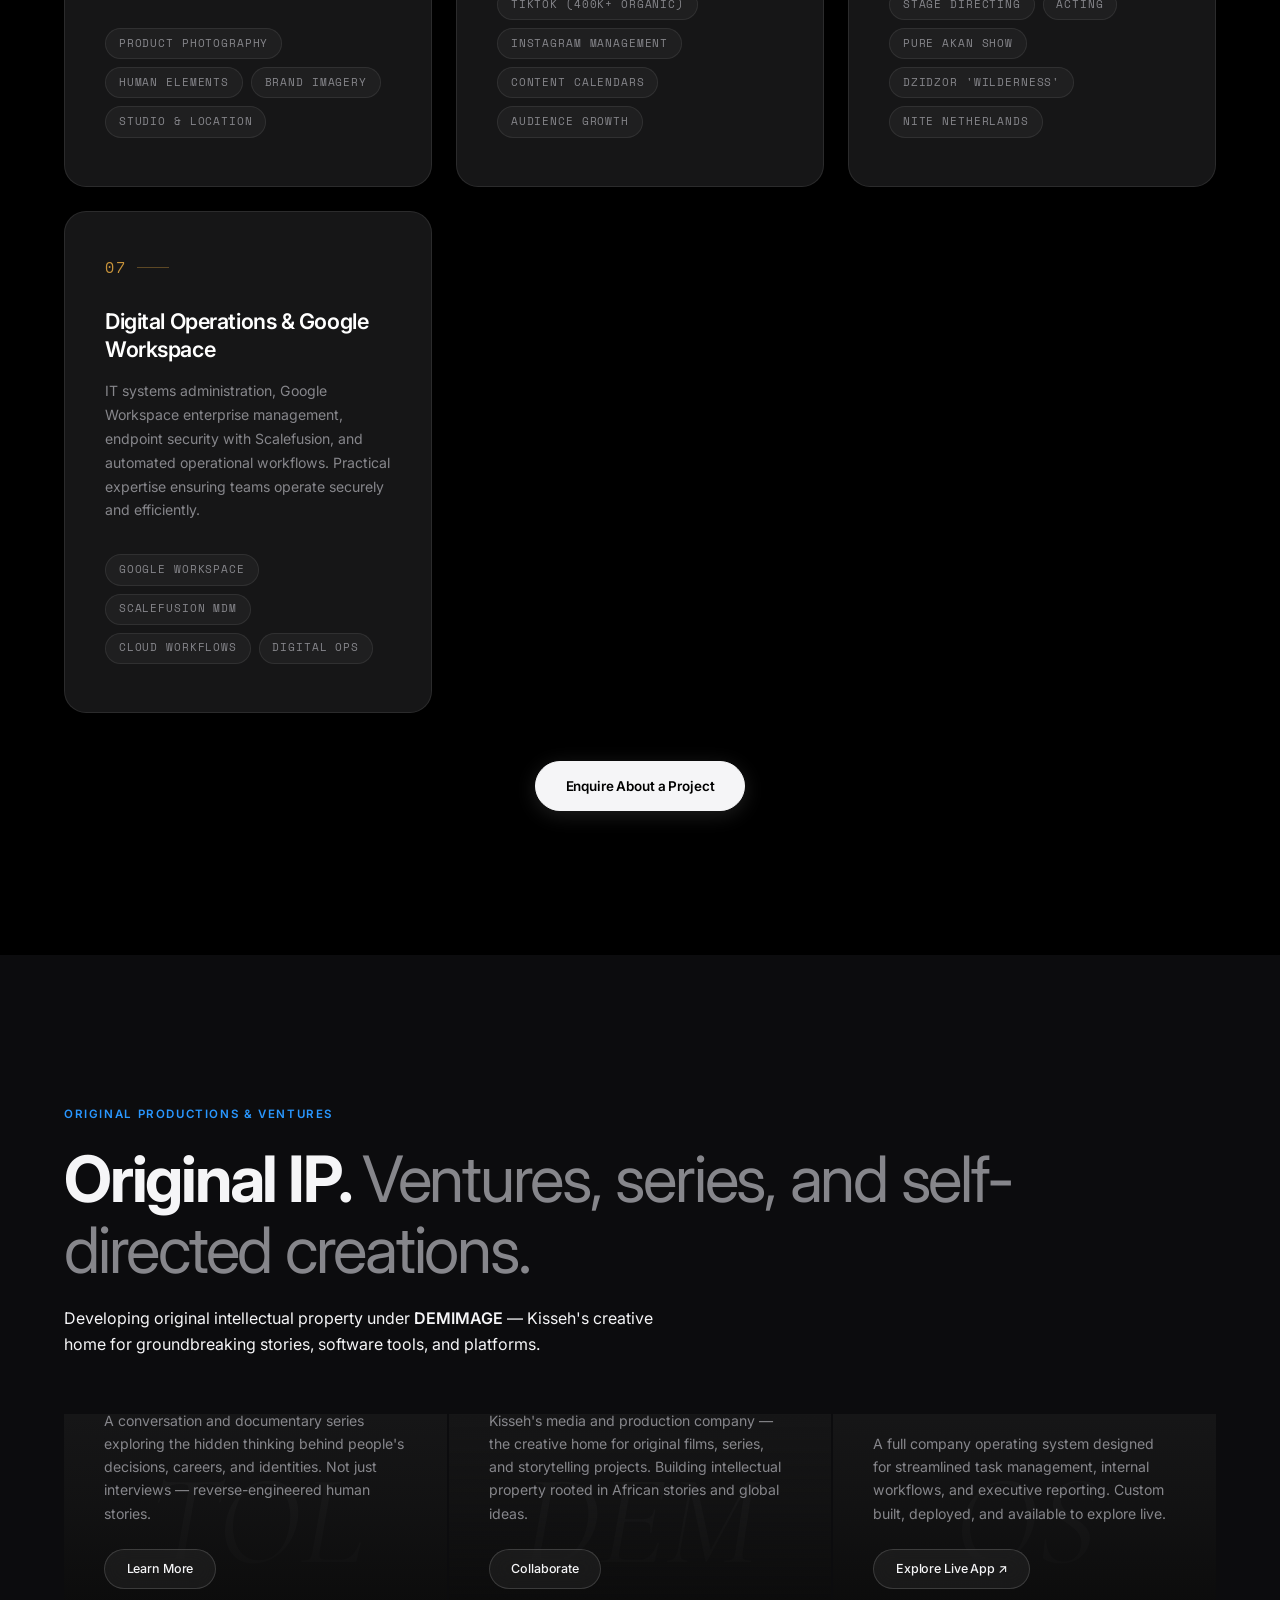
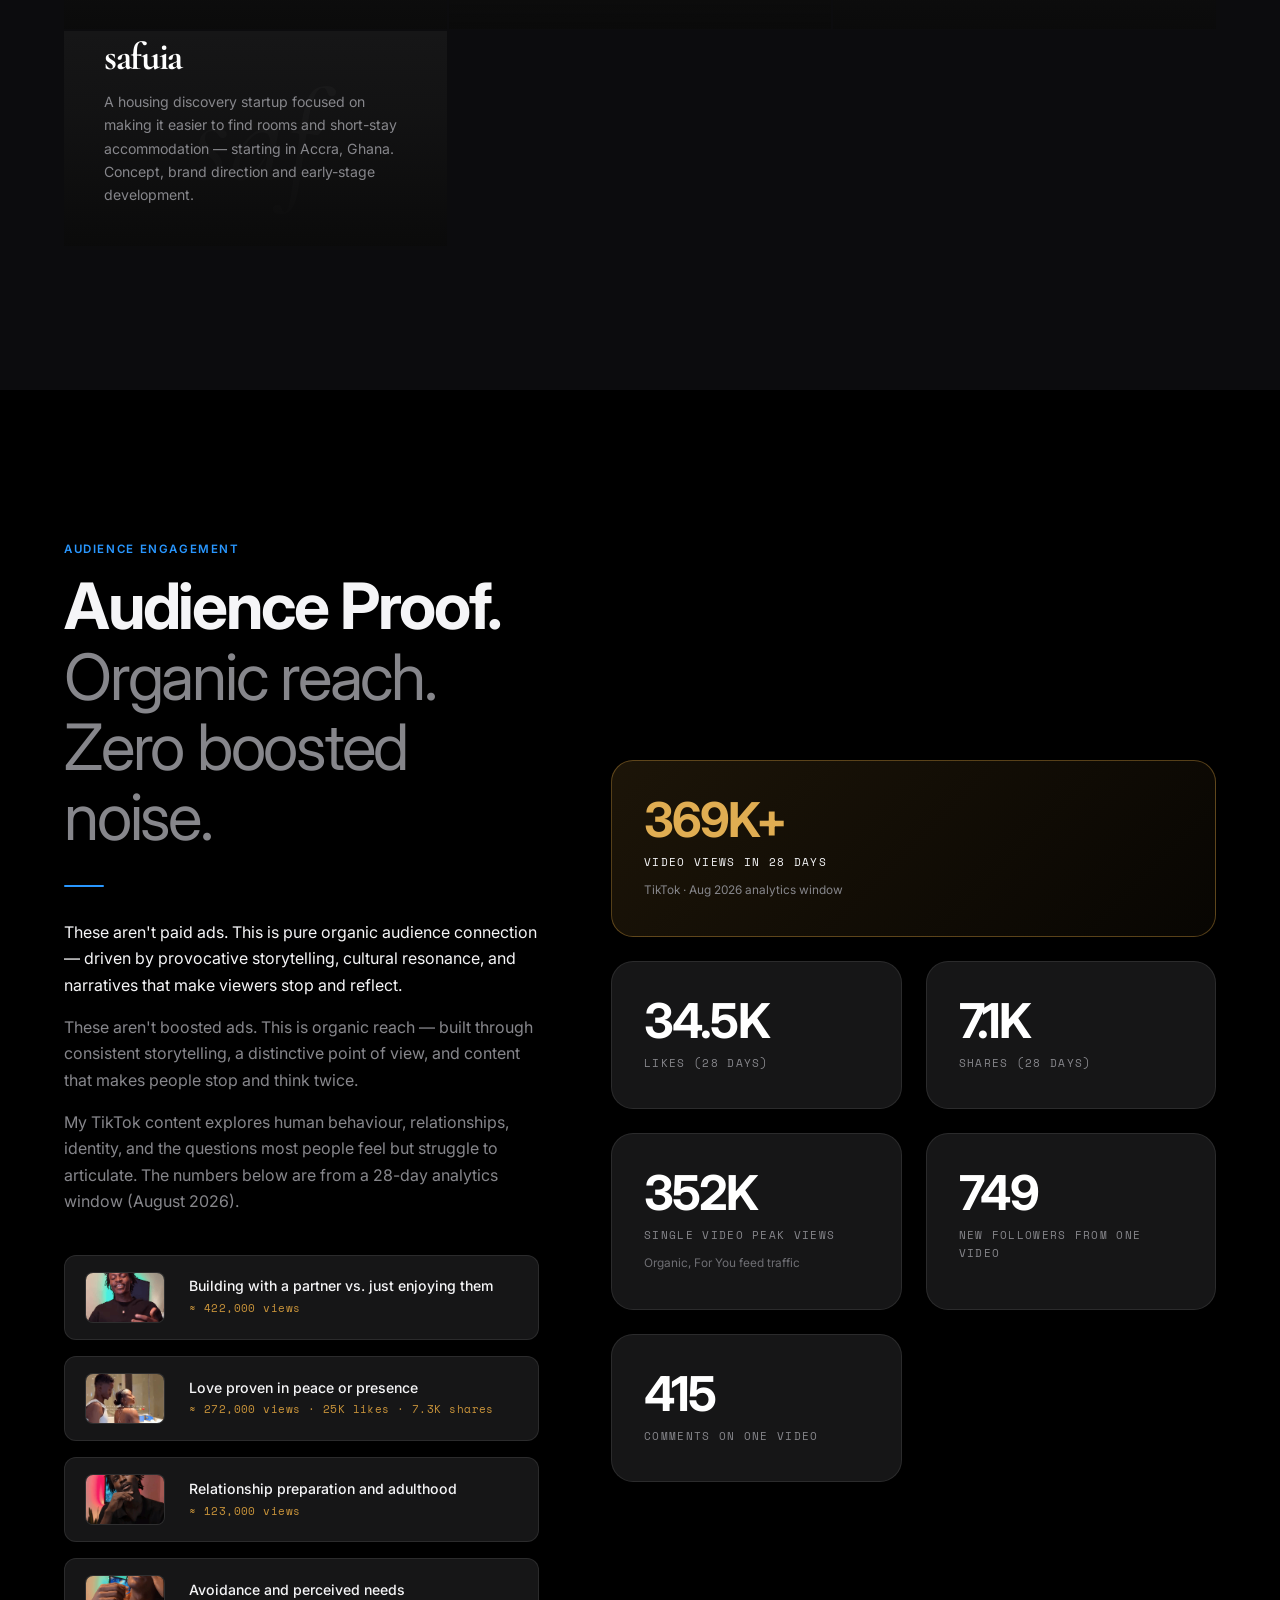
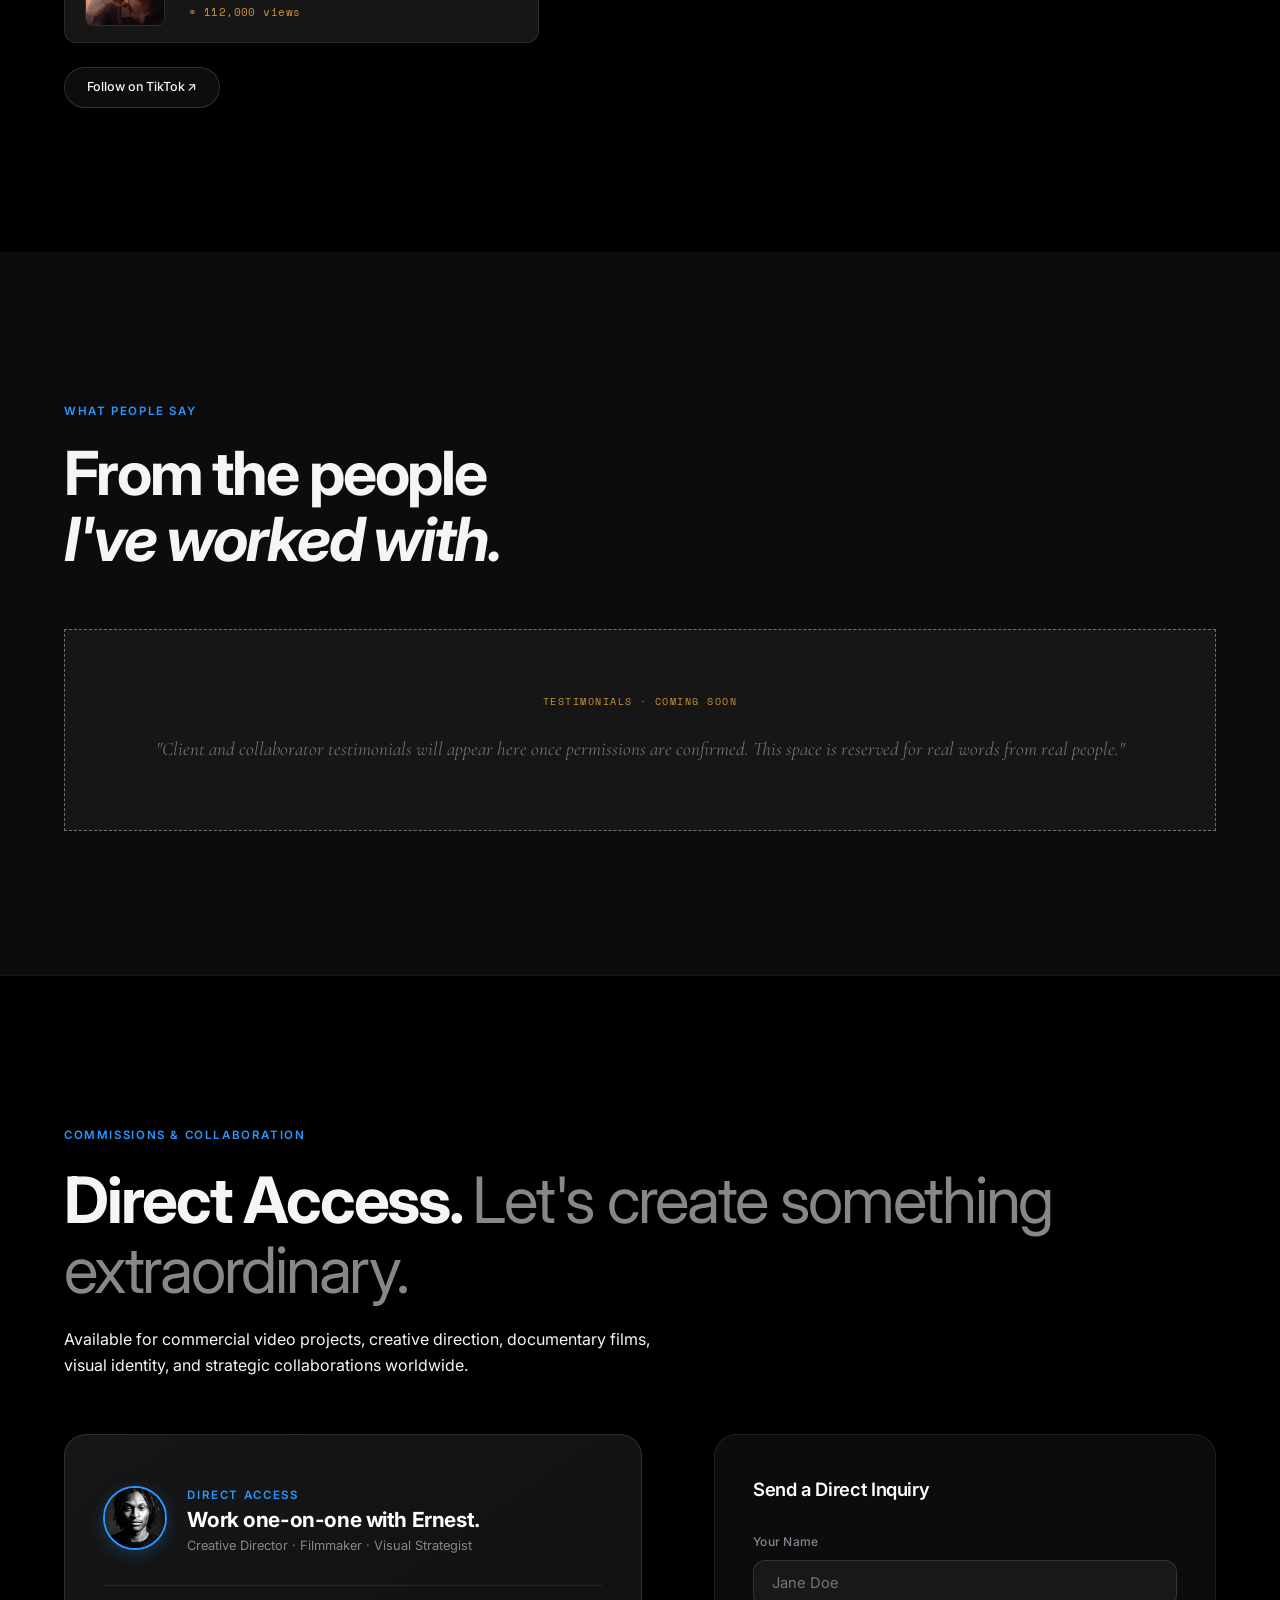
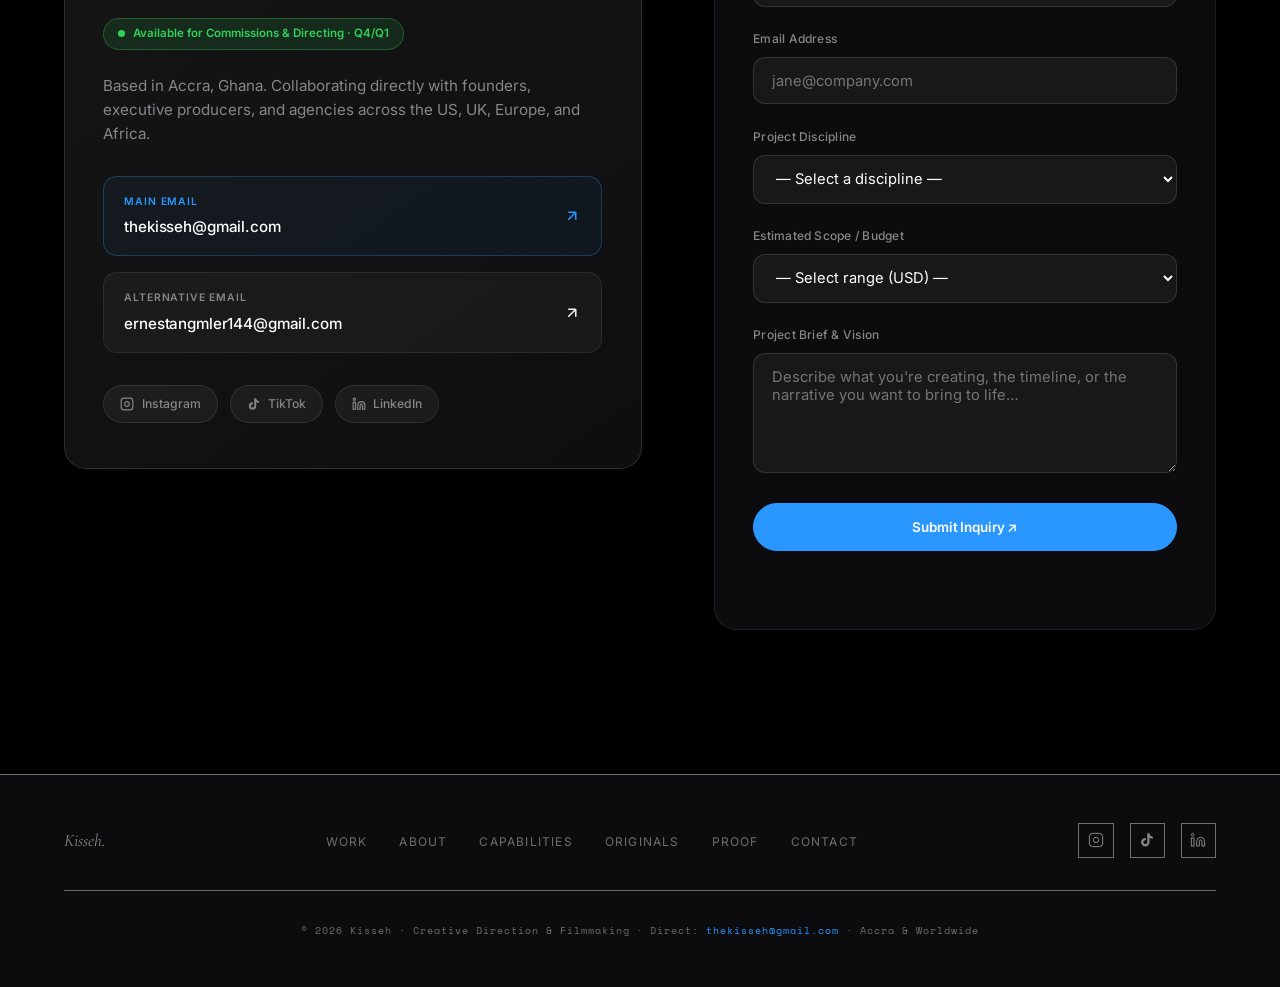
==== commit e9e78191: "Redesign portfolio to exact Apple UI/UX principles, two-tone headlines, quick-shelf nav, specialist " ====
--- a/index.html
+++ b/index.html
@@ -34,14 +34,14 @@
   <button class="mobile-menu-close" id="menuClose" aria-label="Close menu">✕</button>
   <a href="#work">Work</a>
   <a href="#about">About</a>
-  <a href="#services">Services</a>
-  <a href="#originals">Projects</a>
+  <a href="#services">Capabilities</a>
+  <a href="#originals">Originals</a>
   <a href="#proof">Proof</a>
   <a href="#contact">Contact</a>
 </nav>
 
 <!-- ===================================================
-     NAVIGATION (SKYVE-INSPIRED FLOATING GLASS BAR)
+     NAVIGATION (APPLE PRO TRANSLUCENT GLOBAL BAR)
 =================================================== -->
 <header id="nav" role="banner">
   <div class="nav-left">
@@ -55,13 +55,13 @@
   <ul class="nav-links" role="list">
     <li><a href="#work">Work</a></li>
     <li><a href="#about">About</a></li>
-    <li><a href="#services">Services</a></li>
-    <li><a href="#originals">Projects</a></li>
+    <li><a href="#services">Capabilities</a></li>
+    <li><a href="#originals">Originals</a></li>
     <li><a href="#proof">Proof</a></li>
   </ul>
 
   <div class="nav-cta">
-    <a href="#contact" class="btn btn-ghost nav-cta-btn">Let's Talk ↗</a>
+    <a href="#contact" class="btn btn-blue nav-cta-btn">Collaborate ↗</a>
   </div>
 
   <button class="hamburger" id="hamburger" aria-label="Open menu">
@@ -70,7 +70,7 @@
 </header>
 
 <!-- ===================================================
-     HERO (SKYVE-INSPIRED EDITORIAL HERO)
+     HERO (APPLE PRO MARQUEE SHOWCASE)
 =================================================== -->
 <section id="hero" aria-label="Introduction">
   <!-- Dynamic Ambient YouTube Reel Background -->
@@ -90,23 +90,24 @@
   <div class="hero-noise"></div>
 
   <div class="hero-content">
-    <!-- Sound Status & Toggle Pill -->
+    <!-- Sound Status & Toggle Pill (Apple Pro Glass) -->
     <div class="hero-sound-pill fade-up" id="heroSoundPill" title="Click empty space on hero to toggle sound">
       <div class="sound-wave-bars muted" id="soundWaveIcon">
         <span></span><span></span><span></span>
       </div>
-      <span class="sound-text">Ambient Reel Sound</span>
-    </div>
-
-    <!-- Skyve-Inspired Eyebrow Status Badge -->
+      <span class="sound-text">Ambient Reel Audio</span>
+    </div>
+
+    <!-- Apple Marquee Eyebrow Badge -->
     <div class="hero-status-tag fade-up">
       <span class="status-pulse-dot"></span>
       <span class="status-tag-text">DIRECTING · FILMMAKING · ACCRA &amp; WORLDWIDE</span>
     </div>
 
+    <!-- Apple Two-Tone Headline Hierarchy -->
     <h1 class="hero-name fade-up">
-      Stories that command<br>
-      <em>real attention.</em>
+      <span class="headline-bold">Kisseh.</span><br>
+      <span class="headline-muted">Stories that command real attention.</span>
     </h1>
 
     <div class="hero-sub fade-up">
@@ -121,17 +122,17 @@
       </p>
     </div>
 
-    <p class="hero-location fade-up" style="margin-top:1.2rem; font-family: var(--mono); font-size: 0.72rem; letter-spacing: 0.16em; color: var(--text-dim); text-transform:uppercase;">
-      Stories · Strategy · Technology · Human Connection
+    <p class="hero-location fade-up" style="margin-top:1.2rem; font-family: var(--sans); font-size: 0.88rem; color: var(--apple-text-secondary); max-width:58ch; line-height:1.6;">
+      <strong>Ernest Kisseh-Angmler</strong> directs culture-defining documentaries, commercial cinema, and narrative brand systems across Africa and globally.
     </p>
 
     <div class="hero-cta fade-up">
       <a href="#work" class="btn btn-primary">
-        <span>See Selected Work</span>
+        <span>Explore Selected Works</span>
         <svg width="13" height="13" viewBox="0 0 24 24" fill="none" stroke="currentColor" stroke-width="2.5"><path d="M7 13l5 5 5-5M12 4v14"/></svg>
       </a>
       <a href="#contact" class="btn btn-outline">
-        <span>Let's Collaborate</span>
+        <span>Work with Ernest</span>
         <svg width="13" height="13" viewBox="0 0 24 24" fill="none" stroke="currentColor" stroke-width="2"><path d="M7 17L17 7M17 7H7M17 7v10"/></svg>
       </a>
     </div>
@@ -345,14 +346,30 @@
 </div>
 
 <!-- ===================================================
-     SELECTED WORK
+     SELECTED WORK (APPLE SHOWCASE SHELF)
 =================================================== -->
 <section id="work" aria-labelledby="work-heading">
   <div class="container">
 
     <div class="section-header fade-up">
-      <span class="label">Selected Work</span>
-      <h2 id="work-heading">Telling stories<br>that <em>earn attention.</em></h2>
+      <span class="apple-eyebrow">CURATED SHOWCASE</span>
+      <h2 id="work-heading" class="apple-section-headline">
+        <span class="headline-bold">Selected Works.</span>
+        <span class="headline-muted">Crafted with cinema-grade precision.</span>
+      </h2>
+    </div>
+
+    <!-- APPLE-STYLE QUICK SHELF (CATEGORY PILL RAIL) -->
+    <div class="apple-shelf-nav-wrap fade-up">
+      <div class="apple-shelf-nav">
+        <a href="#work" class="shelf-pill active">All Projects</a>
+        <a href="#work" class="shelf-pill">Documentaries</a>
+        <a href="#work" class="shelf-pill">Cinema Shorts</a>
+        <a href="#work" class="shelf-pill">Music Videos</a>
+        <a href="#services" class="shelf-pill">Brand &amp; Commercial</a>
+        <a href="#services" class="shelf-pill">Digital &amp; Web Systems</a>
+        <a href="#originals" class="shelf-pill">Original IP</a>
+      </div>
     </div>
 
     <div class="work-grid">
@@ -597,8 +614,11 @@
       </div>
 
       <div class="about-text fade-up">
-        <span class="label">About Me</span>
-        <h2 id="about-heading">Stories first.<br>Always.</h2>
+        <span class="apple-eyebrow">DIRECTOR'S VISION</span>
+        <h2 id="about-heading" class="apple-section-headline">
+          <span class="headline-bold">Stories first.</span>
+          <span class="headline-muted">Always rooted in human truth.</span>
+        </h2>
         <div class="divider"></div>
 
         <div class="about-body">
@@ -673,16 +693,18 @@
 </section>
 
 <!-- ===================================================
-     SERVICES
+     CAPABILITIES (SERVICES & DISCIPLINE)
 =================================================== -->
 <section id="services" aria-labelledby="services-heading">
   <div class="container">
     <div class="section-header fade-up">
-      <span class="label">What I Do</span>
-      <h2 id="services-heading">Services &amp;<br><em>Expertise</em></h2>
-      <p class="text-dim" style="margin-top:1.5rem; font-size:1rem;">
-        I work with brands, artists, filmmakers, and organisations who need more than executers —
-        they need someone who thinks creatively and understands the strategy behind the work.
+      <span class="apple-eyebrow">CAPABILITIES</span>
+      <h2 id="services-heading" class="apple-section-headline">
+        <span class="headline-bold">End-to-End Craft.</span>
+        <span class="headline-muted">Engineered for cultural scale.</span>
+      </h2>
+      <p class="apple-lead-text" style="margin-top:1rem;">
+        Partnering with brands, artists, and organisations who require more than execution — they need creative direction backed by genuine narrative strategy.
       </p>
     </div>
 
@@ -802,16 +824,18 @@
 </section>
 
 <!-- ===================================================
-     ORIGINAL PROJECTS
+     ORIGINAL PRODUCTIONS & VENTURES
 =================================================== -->
 <section id="originals" aria-labelledby="originals-heading">
   <div class="container">
     <div class="section-header fade-up">
-      <span class="label">Original Work</span>
-      <h2 id="originals-heading">Building something<br><em>of my own.</em></h2>
-      <p class="text-dim" style="margin-top:1.5rem; font-size:1rem; max-width:55ch;">
-        Beyond client work, I'm developing original creative intellectual property under
-        <strong style="color:var(--text)">DEMIMAGE</strong> — my production brand.
+      <span class="apple-eyebrow">ORIGINAL PRODUCTIONS &amp; VENTURES</span>
+      <h2 id="originals-heading" class="apple-section-headline">
+        <span class="headline-bold">Original IP.</span>
+        <span class="headline-muted">Ventures, series, and self-directed creations.</span>
+      </h2>
+      <p class="apple-lead-text" style="margin-top:1rem;">
+        Developing original intellectual property under <strong style="color:var(--text)">DEMIMAGE</strong> — Kisseh's creative home for groundbreaking stories, software tools, and platforms.
       </p>
     </div>
 
@@ -884,16 +908,22 @@
 </section>
 
 <!-- ===================================================
-     PROOF — TIKTOK / CONTENT
+     PROOF (MEASURABLE AUDIENCE IMPACT)
 =================================================== -->
 <section id="proof" aria-labelledby="proof-heading">
   <div class="container">
     <div class="proof-grid">
 
       <div class="fade-up">
-        <span class="label">Audience Proof</span>
-        <h2 id="proof-heading">Content that earns<br><em>real attention.</em></h2>
+        <span class="apple-eyebrow">AUDIENCE ENGAGEMENT</span>
+        <h2 id="proof-heading" class="apple-section-headline">
+          <span class="headline-bold">Audience Proof.</span>
+          <span class="headline-muted">Organic reach. Zero boosted noise.</span>
+        </h2>
         <div class="divider"></div>
+        <p class="apple-lead-text">
+          These aren't paid ads. This is pure organic audience connection — driven by provocative storytelling, cultural resonance, and narratives that make viewers stop and reflect.
+        </p>
         <p style="color:var(--text-dim);">
           These aren't boosted ads. This is organic reach — built through consistent storytelling,
           a distinctive point of view, and content that makes people stop and think twice.
@@ -1015,89 +1045,84 @@
 </section>
 
 <!-- ===================================================
-     CONTACT
+     CONTACT (APPLE SPECIALIST & COLLABORATION)
 =================================================== -->
 <section id="contact" aria-labelledby="contact-heading">
   <div class="container">
+
+    <div class="section-header fade-up">
+      <span class="apple-eyebrow">COMMISSIONS &amp; COLLABORATION</span>
+      <h2 id="contact-heading" class="apple-section-headline">
+        <span class="headline-bold">Direct Access.</span>
+        <span class="headline-muted">Let's create something extraordinary.</span>
+      </h2>
+      <p class="apple-lead-text" style="margin-top:1rem;">
+        Available for commercial video projects, creative direction, documentary films, visual identity, and strategic collaborations worldwide.
+      </p>
+    </div>
+
     <div class="contact-grid">
 
-      <div class="contact-intro fade-up">
-        <span class="label">Let's Work Together</span>
-        <h2 id="contact-heading">Got a story<br>that needs<br><em>telling?</em></h2>
-
-        <p>
-          I'm available for commercial video projects, creative direction, photography,
-          social media strategy, Google Workspace implementation, and creative collaborations
-          with brands, artists, and organisations — globally.
+      <!-- Apple Specialist / Direct Access Card -->
+      <div class="apple-specialist-card fade-up">
+        <div class="specialist-header">
+          <img src="images/ernest-portrait.jpg" alt="Ernest Kisseh-Angmler" class="specialist-avatar">
+          <div class="specialist-title-wrap">
+            <span class="apple-eyebrow" style="margin-bottom:0.25rem;">DIRECT ACCESS</span>
+            <h3>Work one-on-one with Ernest.</h3>
+            <p>Creative Director · Filmmaker · Visual Strategist</p>
+          </div>
+        </div>
+
+        <div class="specialist-status-pill">
+          <span class="status-pulse-dot" style="background:#30d158;"></span>
+          <span>Available for Commissions &amp; Directing · Q4/Q1</span>
+        </div>
+
+        <p style="color:var(--apple-text-secondary); font-size:0.95rem; margin-bottom:1.8rem; line-height:1.6;">
+          Based in Accra, Ghana. Collaborating directly with founders, executive producers, and agencies across the US, UK, Europe, and Africa.
         </p>
 
-        <p style="margin-top:1em; color:var(--text-dim);">
-          Based in Accra, Ghana. Working with clients in the US, UK, and across Africa.
-        </p>
-
-        <div class="contact-options">
-
-          <div class="contact-opt">
-            <div class="contact-opt-icon" aria-hidden="true">
-              <svg width="18" height="18" viewBox="0 0 24 24" fill="none" stroke="currentColor" stroke-width="1.5"><path d="M4 4h16c1.1 0 2 .9 2 2v12c0 1.1-.9 2-2 2H4c-1.1 0-2-.9-2-2V6c0-1.1.9-2 2-2z"/><polyline points="22,6 12,13 2,6"/></svg>
-            </div>
+        <div class="specialist-emails">
+          <!-- Main Email -->
+          <a href="mailto:thekisseh@gmail.com" class="email-box primary" title="Email Ernest directly (Primary)">
             <div>
-              <div class="contact-opt-label">Email</div>
-              <div class="contact-opt-value">
-                <a href="mailto:ernestangmler144@gmail.com">ernestangmler144@gmail.com</a>
-              </div>
-            </div>
-          </div>
-
-          <div class="contact-opt">
-            <div class="contact-opt-icon" aria-hidden="true">
-              <svg width="18" height="18" viewBox="0 0 24 24" fill="none" stroke="currentColor" stroke-width="1.5"><rect x="2" y="2" width="20" height="20" rx="5"/><path d="M16 11.37A4 4 0 1 1 12.63 8 4 4 0 0 1 16 11.37z"/><line x1="17.5" y1="6.5" x2="17.51" y2="6.5"/></svg>
-            </div>
+              <span class="email-label-badge">Main Email</span>
+              <span class="email-address">thekisseh@gmail.com</span>
+            </div>
+            <svg width="18" height="18" viewBox="0 0 24 24" fill="none" stroke="var(--apple-blue)" stroke-width="2"><path d="M7 17L17 7M17 7H7M17 7v10"/></svg>
+          </a>
+
+          <!-- Alternative Email -->
+          <a href="mailto:ernestangmler144@gmail.com" class="email-box" title="Alternative Email">
             <div>
-              <div class="contact-opt-label">Instagram</div>
-              <div class="contact-opt-value">
-                <a href="https://www.instagram.com/kisse.h/" target="_blank" rel="noopener">@kisse.h</a>
-              </div>
-            </div>
-          </div>
-
-          <div class="contact-opt">
-            <div class="contact-opt-icon" aria-hidden="true">
-              <!-- TikTok Icon -->
-              <svg width="18" height="18" viewBox="0 0 24 24" fill="currentColor"><path d="M19.59 6.69a4.83 4.83 0 0 1-3.77-4.25V2h-3.45v13.67a2.89 2.89 0 0 1-2.88 2.5 2.89 2.89 0 0 1-2.89-2.89 2.89 2.89 0 0 1 2.89-2.89c.28 0 .54.04.79.1V9.01a6.34 6.34 0 0 0-.79-.05 6.34 6.34 0 0 0-6.34 6.34 6.34 6.34 0 0 0 6.34 6.34 6.34 6.34 0 0 0 6.33-6.34V8.69a8.27 8.27 0 0 0 4.84 1.56V6.79a4.85 4.85 0 0 1-1.07-.1z"/></svg>
-            </div>
-            <div>
-              <div class="contact-opt-label">TikTok</div>
-              <div class="contact-opt-value">
-                <a href="https://www.tiktok.com/@kisseh_" target="_blank" rel="noopener">@kisseh_</a>
-              </div>
-            </div>
-          </div>
-
-          <div class="contact-opt">
-            <div class="contact-opt-icon" aria-hidden="true">
-              <svg width="18" height="18" viewBox="0 0 24 24" fill="none" stroke="currentColor" stroke-width="1.5"><path d="M16 8a6 6 0 0 1 6 6v7h-4v-7a2 2 0 0 0-2-2 2 2 0 0 0-2 2v7h-4v-7a6 6 0 0 1 6-6z"/><rect x="2" y="9" width="4" height="12"/><circle cx="4" cy="4" r="2"/></svg>
-            </div>
-            <div>
-              <div class="contact-opt-label">LinkedIn</div>
-              <div class="contact-opt-value">
-                <a href="https://www.linkedin.com/in/ernest-angmler-1a2012153/" target="_blank" rel="noopener">Ernest Angmler ↗</a>
-              </div>
-            </div>
-          </div>
-
-        </div>
-      </div>
-
-      <!-- CONTACT FORM -->
+              <span class="email-label-badge">Alternative Email</span>
+              <span class="email-address">ernestangmler144@gmail.com</span>
+            </div>
+            <svg width="18" height="18" viewBox="0 0 24 24" fill="none" stroke="currentColor" stroke-width="2"><path d="M7 17L17 7M17 7H7M17 7v10"/></svg>
+          </a>
+        </div>
+
+        <div class="specialist-socials">
+          <a href="https://www.instagram.com/kisse.h/" target="_blank" rel="noopener" class="specialist-social-pill">
+            <svg width="14" height="14" viewBox="0 0 24 24" fill="none" stroke="currentColor" stroke-width="2"><rect x="2" y="2" width="20" height="20" rx="5"/><path d="M16 11.37A4 4 0 1 1 12.63 8 4 4 0 0 1 16 11.37z"/><line x1="17.5" y1="6.5" x2="17.51" y2="6.5"/></svg>
+            Instagram
+          </a>
+          <a href="https://www.tiktok.com/@kisseh_" target="_blank" rel="noopener" class="specialist-social-pill">
+            <svg width="14" height="14" viewBox="0 0 24 24" fill="currentColor"><path d="M19.59 6.69a4.83 4.83 0 0 1-3.77-4.25V2h-3.45v13.67a2.89 2.89 0 0 1-2.88 2.5 2.89 2.89 0 0 1-2.89-2.89 2.89 2.89 0 0 1 2.89-2.89c.28 0 .54.04.79.1V9.01a6.34 6.34 0 0 0-.79-.05 6.34 6.34 0 0 0-6.34 6.34 6.34 6.34 0 0 0 6.34 6.34 6.34 6.34 0 0 0 6.33-6.34V8.69a8.27 8.27 0 0 0 4.84 1.56V6.79a4.85 4.85 0 0 1-1.07-.1z"/></svg>
+            TikTok
+          </a>
+          <a href="https://www.linkedin.com/in/ernest-angmler-1a2012153/" target="_blank" rel="noopener" class="specialist-social-pill">
+            <svg width="14" height="14" viewBox="0 0 24 24" fill="none" stroke="currentColor" stroke-width="2"><path d="M16 8a6 6 0 0 1 6 6v7h-4v-7a2 2 0 0 0-2-2 2 2 0 0 0-2 2v7h-4v-7a6 6 0 0 1 6-6z"/><rect x="2" y="9" width="4" height="12"/><circle cx="4" cy="4" r="2"/></svg>
+            LinkedIn
+          </a>
+        </div>
+      </div>
+
+      <!-- Apple-Style Streamlined Inquiry Form -->
       <div class="contact-form fade-up">
-        <h4>Send a Direct Message</h4>
-
-        <!--
-          This form works with Netlify's built-in form handling.
-          When you deploy to Netlify, they automatically capture submissions.
-          You don't need a backend or any code!
-        -->
+        <h4>Send a Direct Inquiry</h4>
+
         <form
           id="contactForm"
           name="contact"
@@ -1114,48 +1139,45 @@
 
           <div class="form-group">
             <label for="name">Your Name</label>
-            <input type="text" id="name" name="name" required placeholder="John Smith" autocomplete="name">
+            <input type="text" id="name" name="name" required placeholder="Jane Doe" autocomplete="name">
           </div>
 
           <div class="form-group">
             <label for="email">Email Address</label>
-            <input type="email" id="email" name="email" required placeholder="john@company.com" autocomplete="email">
+            <input type="email" id="email" name="email" required placeholder="jane@company.com" autocomplete="email">
           </div>
 
           <div class="form-group">
-            <label for="project-type">What do you need?</label>
+            <label for="project-type">Project Discipline</label>
             <select id="project-type" name="project-type">
-              <option value="">— Select a service —</option>
-              <option>Website Design, Web Apps &amp; Digital Management</option>
-              <option>Creative Direction &amp; Brand Storytelling</option>
-              <option>Video Production &amp; Editing</option>
-              <option>Photography</option>
-              <option>Social Media &amp; Digital Strategy</option>
-              <option>Film / Theatre</option>
-              <option>Google Workspace / Digital Operations</option>
-              <option>General Collaboration</option>
-              <option>Something else</option>
+              <option value="">— Select a discipline —</option>
+              <option>Creative Direction &amp; Brand Universe</option>
+              <option>Commercial Video Production &amp; Editing</option>
+              <option>Documentary &amp; Cinema Storytelling</option>
+              <option>Digital Design, Web Apps &amp; FlokeOS</option>
+              <option>Product &amp; Editorial Photography</option>
+              <option>General Collaboration &amp; Commission</option>
             </select>
           </div>
 
           <div class="form-group">
-            <label for="budget">Approx. budget (USD)</label>
+            <label for="budget">Estimated Scope / Budget</label>
             <select id="budget" name="budget">
-              <option value="">— I'd rather not say —</option>
-              <option>Under $500</option>
-              <option>$500 – $1,500</option>
-              <option>$1,500 – $5,000</option>
-              <option>$5,000+</option>
+              <option value="">— Select range (USD) —</option>
+              <option>Under $1,000</option>
+              <option>$1,000 – $3,000</option>
+              <option>$3,000 – $8,000</option>
+              <option>$8,000+</option>
             </select>
           </div>
 
           <div class="form-group">
-            <label for="message">Tell me about your project</label>
-            <textarea id="message" name="message" required placeholder="Describe what you're building, the story you need to tell, or the problem you're trying to solve…"></textarea>
-          </div>
-
-          <button type="submit" class="btn btn-primary" style="width:100%; justify-content:center;">
-            Send Message
+            <label for="message">Project Brief &amp; Vision</label>
+            <textarea id="message" name="message" required placeholder="Describe what you're creating, the timeline, or the narrative you want to bring to life…"></textarea>
+          </div>
+
+          <button type="submit" class="btn btn-blue" style="width:100%; justify-content:center; padding:0.95rem;">
+            Submit Inquiry ↗
           </button>
           <p id="formMsg" style="margin-top:1rem; font-size:0.85rem; min-height:1.2em;"></p>
         </form>
@@ -1166,7 +1188,7 @@
 </section>
 
 <!-- ===================================================
-     FOOTER
+     FOOTER (APPLE CLEAN SUB-FOOTER)
 =================================================== -->
 <footer role="contentinfo">
   <div class="container">
@@ -1177,21 +1199,19 @@
       <ul class="footer-links" role="list">
         <li><a href="#work">Work</a></li>
         <li><a href="#about">About</a></li>
-        <li><a href="#services">Services</a></li>
-        <li><a href="#originals">Projects</a></li>
+        <li><a href="#services">Capabilities</a></li>
+        <li><a href="#originals">Originals</a></li>
+        <li><a href="#proof">Proof</a></li>
         <li><a href="#contact">Contact</a></li>
       </ul>
 
       <div class="footer-social" aria-label="Social media links">
-        <!-- Instagram -->
         <a href="https://www.instagram.com/kisse.h/" target="_blank" rel="noopener" aria-label="Instagram">
           <svg width="16" height="16" viewBox="0 0 24 24" fill="none" stroke="currentColor" stroke-width="1.5"><rect x="2" y="2" width="20" height="20" rx="5"/><path d="M16 11.37A4 4 0 1 1 12.63 8 4 4 0 0 1 16 11.37z"/><line x1="17.5" y1="6.5" x2="17.51" y2="6.5"/></svg>
         </a>
-        <!-- TikTok -->
         <a href="https://www.tiktok.com/@kisseh_" target="_blank" rel="noopener" aria-label="TikTok">
           <svg width="16" height="16" viewBox="0 0 24 24" fill="currentColor"><path d="M19.59 6.69a4.83 4.83 0 0 1-3.77-4.25V2h-3.45v13.67a2.89 2.89 0 0 1-2.88 2.5 2.89 2.89 0 0 1-2.89-2.89 2.89 2.89 0 0 1 2.89-2.89c.28 0 .54.04.79.1V9.01a6.34 6.34 0 0 0-.79-.05 6.34 6.34 0 0 0-6.34 6.34 6.34 6.34 0 0 0 6.34 6.34 6.34 6.34 0 0 0 6.33-6.34V8.69a8.27 8.27 0 0 0 4.84 1.56V6.79a4.85 4.85 0 0 1-1.07-.1z"/></svg>
         </a>
-        <!-- LinkedIn -->
         <a href="https://www.linkedin.com/in/ernest-angmler-1a2012153/" target="_blank" rel="noopener" aria-label="LinkedIn">
           <svg width="16" height="16" viewBox="0 0 24 24" fill="none" stroke="currentColor" stroke-width="1.5"><path d="M16 8a6 6 0 0 1 6 6v7h-4v-7a2 2 0 0 0-2-2 2 2 0 0 0-2 2v7h-4v-7a6 6 0 0 1 6-6z"/><rect x="2" y="9" width="4" height="12"/><circle cx="4" cy="4" r="2"/></svg>
         </a>
@@ -1200,8 +1220,7 @@
     </div>
 
     <div class="footer-copy">
-      © 2026 Kisseh · All rights reserved ·
-      <a href="#" style="color:inherit;">DEMIMAGE</a>
+      © 2026 Kisseh · Creative Direction &amp; Filmmaking · Direct: <a href="mailto:thekisseh@gmail.com" style="color:var(--apple-blue);">thekisseh@gmail.com</a> · Accra &amp; Worldwide
     </div>
   </div>
 </footer>
--- a/css/style.css
+++ b/css/style.css
@@ -10,31 +10,49 @@
 *, *::before, *::after { box-sizing: border-box; margin: 0; padding: 0; }
 
 :root {
-  --bg:                 #080808;
-  --bg-2:               #0e0e0e;
-  --bg-3:               #141414;
-  --card-bg:            #121212;
-  --card-surface:       #181818;
-  --card-border:        rgba(255, 255, 255, 0.08);
-  --card-border-hover:  rgba(200, 147, 58, 0.45);
-  --card-radius:        16px;
-  --pill-radius:        100px;
-  --accent:             #c8933a;      /* warm amber / gold */
+  /* Apple Pro Color Palette */
+  --bg:                 #000000;      /* Pure Apple Pro Cinema Black */
+  --bg-2:               #0c0c0e;      /* Elevated Shelf Background */
+  --bg-3:               #161617;      /* Apple Card Canvas */
+  --apple-canvas:       #000000;
+  --apple-card:         #161617;
+  --apple-card-hover:   #1d1d1f;
+  --apple-card-border:  rgba(255, 255, 255, 0.09);
+  --apple-card-border-hover: rgba(255, 255, 255, 0.24);
+  
+  --card-bg:            #161617;
+  --card-surface:       #1d1d1f;
+  --card-border:        rgba(255, 255, 255, 0.09);
+  --card-border-hover:  rgba(255, 255, 255, 0.24);
+  --card-radius:        22px;         /* Apple continuous curvature */
+  --apple-radius-card:  22px;
+  --apple-radius-pill:  980px;        /* Apple signature pill */
+  --pill-radius:        980px;
+
+  /* Typography & Accents */
+  --apple-text-primary:   #f5f5f7;    /* Apple signature silver-white */
+  --apple-text-secondary: #86868b;    /* Apple signature muted grey */
+  --apple-text-tertiary:  #6e6e73;
+  --text:                 #f5f5f7;
+  --text-dim:             #86868b;
+  --text-faint:           #6e6e73;
+
+  --apple-blue:         #2997ff;      /* Apple Pro Neon Blue */
+  --apple-blue-hover:   #0077ed;
+  --accent:             #c8933a;      /* Cinematic warm amber / gold */
   --accent-light:       #e0ad52;
   --accent-dim:         #9a6e27;
-  --accent-glow:        rgba(200, 147, 58, 0.22);
-  --text:               #f3efe9;
-  --text-dim:           #9c978f;
-  --text-faint:         rgba(255, 255, 255, 0.16);
+  --accent-glow:        rgba(200, 147, 58, 0.25);
+
+  --sans:               'Inter', -apple-system, BlinkMacSystemFont, "SF Pro Display", "SF Pro Text", "Segoe UI", Roboto, sans-serif;
   --serif:              'Cormorant Garamond', Georgia, serif;
-  --sans:               'Inter', -apple-system, BlinkMacSystemFont, "Segoe UI", Roboto, sans-serif;
-  --mono:               'Space Mono', monospace;
-  --max-w:              1320px;
-  --gutter:             clamp(1.5rem, 5vw, 4rem);
-  --section-gap:        8.5rem;
+  --mono:               'Space Mono', SFMono-Regular, Menlo, monospace;
+
+  --max-w:              1340px;
+  --gutter:             clamp(1.5rem, 5vw, 4.5rem);
+  --section-gap:        9rem;
   --transition:         0.35s cubic-bezier(0.16, 1, 0.3, 1);
-  --glass-bg:           rgba(10, 10, 10, 0.82);
-  --glass-blur:         blur(20px);
+  --apple-blur:         saturate(180%) blur(20px);
 }
 
 html { scroll-behavior: smooth; font-size: 16px; }
@@ -43,40 +61,75 @@
   background: var(--bg);
   color: var(--text);
   font-family: var(--sans);
-  font-weight: 300;
-  line-height: 1.7;
+  font-weight: 400;
+  line-height: 1.65;
   overflow-x: hidden;
   -webkit-font-smoothing: antialiased;
+  -moz-osx-font-smoothing: grayscale;
 }
 
 /* --- SELECTION --------------------------------------------- */
-::selection { background: var(--accent); color: #000; }
+::selection { background: var(--apple-blue); color: #fff; }
 
 /* --- SCROLLBAR --------------------------------------------- */
-::-webkit-scrollbar { width: 4px; }
+::-webkit-scrollbar { width: 5px; }
 ::-webkit-scrollbar-track { background: var(--bg); }
-::-webkit-scrollbar-thumb { background: var(--accent-dim); }
-
-/* --- TYPOGRAPHY -------------------------------------------- */
+::-webkit-scrollbar-thumb { background: #2c2c2e; border-radius: 980px; }
+
+/* --- APPLE TWO-TONE HEADLINES & TYPOGRAPHY ---------------- */
 h1, h2, h3, h4, h5 {
-  font-family: var(--serif);
+  font-family: var(--sans);
+  font-weight: 700;
+  line-height: 1.08;
+  letter-spacing: -0.035em;
+}
+
+h1 { font-size: clamp(3.2rem, 7.5vw, 6.5rem); }
+h2 { font-size: clamp(2.2rem, 5vw, 3.8rem); }
+h3 { font-size: clamp(1.35rem, 2.5vw, 2rem); }
+h4 { font-size: 1rem; font-weight: 600; letter-spacing: -0.01em; }
+
+.apple-eyebrow {
+  font-family: var(--sans);
+  font-size: 0.72rem;
+  font-weight: 600;
+  letter-spacing: 0.14em;
+  text-transform: uppercase;
+  color: var(--apple-blue);
+  margin-bottom: 0.75rem;
+  display: inline-flex;
+  align-items: center;
+  gap: 0.5rem;
+}
+.apple-eyebrow.gold { color: var(--accent); }
+
+.apple-section-headline {
+  font-family: var(--sans);
+  font-size: clamp(2.3rem, 5vw, 4rem);
+  font-weight: 700;
+  line-height: 1.1;
+  letter-spacing: -0.035em;
+  margin-bottom: 1.25rem;
+}
+
+.headline-bold {
+  color: var(--apple-text-primary);
+  font-weight: 700;
+}
+
+.headline-muted {
+  color: var(--apple-text-secondary);
   font-weight: 400;
-  line-height: 1.1;
-  letter-spacing: -0.01em;
-}
-
-h1 { font-size: clamp(3.2rem, 8vw, 6.5rem); }
-h2 { font-size: clamp(2.2rem, 5vw, 3.8rem); }
-h3 { font-size: clamp(1.4rem, 2.8vw, 2.2rem); }
-h4 { font-size: 1.05rem; font-family: var(--sans); font-weight: 600; letter-spacing: 0.06em; text-transform: uppercase; }
+  transition: color 0.3s ease;
+}
 
 p { max-width: 62ch; }
 p + p { margin-top: 1em; }
 
 a { color: inherit; text-decoration: none; transition: color var(--transition); }
-a:hover { color: var(--accent); }
-
-strong { font-weight: 500; color: #fff; }
+a:hover { color: var(--apple-blue); }
+
+strong { font-weight: 600; color: #fff; }
 
 /* --- UTILITIES --------------------------------------------- */
 .container { max-width: var(--max-w); margin: 0 auto; padding: 0 var(--gutter); }
@@ -87,200 +140,197 @@
 .text-faint { color: var(--text-faint); }
 
 .label {
-  font-family: var(--mono);
-  font-size: 0.68rem;
-  letter-spacing: 0.18em;
-  text-transform: uppercase;
-  color: var(--accent);
+  font-family: var(--sans);
+  font-size: 0.72rem;
+  font-weight: 600;
+  letter-spacing: 0.14em;
+  text-transform: uppercase;
+  color: var(--apple-blue);
   display: inline-flex;
   align-items: center;
-  gap: 0.6rem;
-  margin-bottom: 1.2rem;
-}
-.label::before {
-  content: '';
-  display: inline-block;
-  width: 1.2rem;
-  height: 1px;
-  background: var(--accent);
+  gap: 0.5rem;
+  margin-bottom: 0.8rem;
 }
 
 .divider {
-  width: 3rem;
-  height: 1px;
-  background: var(--accent);
+  width: 2.5rem;
+  height: 2px;
+  background: var(--apple-blue);
   margin: 2rem 0;
-}
-
-/* --- BUTTONS (SKYVE-INSPIRED PILLS) ----------------------- */
+  border-radius: 980px;
+}
+
+/* --- BUTTONS (APPLE PILL SYSTEM) -------------------------- */
 .btn {
   display: inline-flex;
   align-items: center;
   justify-content: center;
-  gap: 0.6rem;
-  padding: 0.85rem 1.9rem;
+  gap: 0.55rem;
+  padding: 0.82rem 1.85rem;
   font-family: var(--sans);
-  font-size: 0.82rem;
+  font-size: 0.84rem;
   font-weight: 500;
-  letter-spacing: 0.06em;
-  text-transform: uppercase;
-  border-radius: var(--pill-radius);
+  letter-spacing: -0.01em;
+  border-radius: var(--apple-radius-pill);
   cursor: pointer;
   transition: all var(--transition);
   background: transparent;
   position: relative;
   border: 1px solid transparent;
+  text-decoration: none;
 }
 
 .btn-primary {
-  background: var(--text);
+  background: #f5f5f7;
   color: #000;
-  border-color: var(--text);
-  box-shadow: 0 4px 20px rgba(255, 255, 255, 0.08);
+  border-color: #f5f5f7;
+  font-weight: 600;
+  box-shadow: 0 4px 20px rgba(255, 255, 255, 0.12);
 }
 .btn-primary:hover {
-  background: var(--accent);
-  border-color: var(--accent);
+  background: #ffffff;
   color: #000;
-  transform: translateY(-2px);
-  box-shadow: 0 8px 25px var(--accent-glow);
+  transform: scale(1.02);
+  box-shadow: 0 8px 30px rgba(255, 255, 255, 0.2);
 }
 
 .btn-outline {
-  color: var(--text);
+  color: var(--apple-text-primary);
   border-color: rgba(255, 255, 255, 0.22);
-  background: rgba(255, 255, 255, 0.03);
+  background: rgba(255, 255, 255, 0.05);
+  backdrop-filter: blur(12px);
+  -webkit-backdrop-filter: blur(12px);
+}
+.btn-outline:hover {
+  border-color: var(--apple-blue);
+  color: #fff;
+  background: rgba(41, 151, 255, 0.12);
+  transform: scale(1.02);
+}
+
+.btn-blue {
+  background: var(--apple-blue);
+  color: #ffffff;
+  border-color: var(--apple-blue);
+  font-weight: 600;
+}
+.btn-blue:hover {
+  background: var(--apple-blue-hover);
+  border-color: var(--apple-blue-hover);
+  color: #fff;
+  transform: scale(1.02);
+  box-shadow: 0 4px 20px rgba(41, 151, 255, 0.35);
+}
+
+.btn-ghost {
+  color: var(--apple-text-primary);
+  border-color: rgba(255, 255, 255, 0.15);
+  padding: 0.55rem 1.35rem;
+  font-size: 0.78rem;
+  border-radius: var(--apple-radius-pill);
+  background: rgba(255, 255, 255, 0.05);
   backdrop-filter: blur(10px);
 }
-.btn-outline:hover {
-  border-color: var(--accent);
-  color: var(--accent);
-  background: rgba(200, 147, 58, 0.08);
-  transform: translateY(-2px);
-}
-
-.btn-ghost {
-  color: var(--text);
-  border-color: rgba(255, 255, 255, 0.16);
-  padding: 0.6rem 1.4rem;
-  font-size: 0.76rem;
-  border-radius: var(--pill-radius);
-  background: rgba(255, 255, 255, 0.04);
-  backdrop-filter: blur(10px);
-}
 .btn-ghost:hover {
-  border-color: var(--accent);
-  color: var(--accent);
-  background: rgba(200, 147, 58, 0.08);
-}
-
-/* --- NAV (SKYVE-INSPIRED FLOATING GLASS BAR) ---------------- */
+  border-color: var(--apple-blue);
+  color: #fff;
+  background: rgba(41, 151, 255, 0.1);
+}
+
+/* --- NAV (APPLE PRO TRANSLUCENT GLOBAL BAR) ---------------- */
 #nav {
   position: fixed;
   top: 0; left: 0; right: 0;
   z-index: 1000;
-  padding: 1.25rem var(--gutter);
+  padding: 1rem var(--gutter);
   display: flex;
   align-items: center;
   justify-content: space-between;
-  background: rgba(8, 8, 8, 0.72);
-  backdrop-filter: blur(20px);
-  -webkit-backdrop-filter: blur(20px);
-  border-bottom: 1px solid rgba(255, 255, 255, 0.07);
-  transition: all 0.4s ease;
+  background: rgba(0, 0, 0, 0.78);
+  backdrop-filter: var(--apple-blur);
+  -webkit-backdrop-filter: var(--apple-blur);
+  border-bottom: 1px solid rgba(255, 255, 255, 0.08);
+  transition: all 0.35s ease;
+  height: 52px;
 }
 
 #nav.scrolled {
-  padding: 0.9rem var(--gutter);
-  background: rgba(8, 8, 8, 0.92);
-  border-bottom: 1px solid rgba(255, 255, 255, 0.1);
-  box-shadow: 0 10px 30px rgba(0, 0, 0, 0.6);
+  background: rgba(0, 0, 0, 0.9);
+  border-bottom: 1px solid rgba(255, 255, 255, 0.12);
+  box-shadow: 0 10px 30px rgba(0, 0, 0, 0.7);
 }
 
 .nav-left {
   display: flex;
   align-items: center;
-  gap: 1.5rem;
+  gap: 1.25rem;
 }
 
 .nav-logo {
   font-family: var(--sans);
   font-size: 1.15rem;
   font-weight: 700;
-  letter-spacing: -0.02em;
-  color: #fff;
-  display: flex;
-  align-items: center;
-}
-.nav-logo span { color: var(--accent); margin-left: 1px; }
-
-/* Status pulse pill */
+  letter-spacing: -0.03em;
+  color: #f5f5f7;
+  display: flex;
+  align-items: center;
+}
+.nav-logo span { color: var(--apple-blue); margin-left: 1px; }
+
+/* Status pulse pill (Apple style) */
 .nav-status-pill {
   display: inline-flex;
   align-items: center;
-  gap: 0.55rem;
-  padding: 0.35rem 0.85rem;
-  border-radius: var(--pill-radius);
-  background: rgba(255, 255, 255, 0.04);
-  border: 1px solid rgba(255, 255, 255, 0.08);
+  gap: 0.5rem;
+  padding: 0.3rem 0.8rem;
+  border-radius: var(--apple-radius-pill);
+  background: rgba(255, 255, 255, 0.05);
+  border: 1px solid rgba(255, 255, 255, 0.1);
   font-size: 0.68rem;
   font-weight: 500;
-  letter-spacing: 0.06em;
-  color: var(--text-dim);
+  letter-spacing: 0.02em;
+  color: var(--apple-text-secondary);
 }
 
 .status-pulse-dot {
   width: 7px;
   height: 7px;
   border-radius: 50%;
-  background: #22c55e;
-  box-shadow: 0 0 0 0 rgba(34, 197, 94, 0.7);
-  animation: pulse-green 2s infinite;
+  background: #30d158;
+  box-shadow: 0 0 0 0 rgba(48, 209, 88, 0.7);
+  animation: pulse-green 2.2s infinite;
   flex-shrink: 0;
 }
 
 @keyframes pulse-green {
-  0% { transform: scale(0.95); box-shadow: 0 0 0 0 rgba(34, 197, 94, 0.7); }
-  70% { transform: scale(1); box-shadow: 0 0 0 6px rgba(34, 197, 94, 0); }
-  100% { transform: scale(0.95); box-shadow: 0 0 0 0 rgba(34, 197, 94, 0); }
+  0% { transform: scale(0.95); box-shadow: 0 0 0 0 rgba(48, 209, 88, 0.7); }
+  70% { transform: scale(1); box-shadow: 0 0 0 7px rgba(48, 209, 88, 0); }
+  100% { transform: scale(0.95); box-shadow: 0 0 0 0 rgba(48, 209, 88, 0); }
 }
 
 .nav-links {
   display: flex;
   align-items: center;
-  gap: 2.2rem;
+  gap: 2rem;
   list-style: none;
 }
 
 .nav-links a {
   font-size: 0.78rem;
-  font-weight: 500;
-  letter-spacing: 0.08em;
-  text-transform: uppercase;
-  color: var(--text-dim);
+  font-weight: 400;
+  letter-spacing: 0.01em;
+  color: var(--apple-text-secondary);
   transition: color var(--transition);
   position: relative;
   padding: 0.25rem 0;
 }
 .nav-links a:hover,
-.nav-links a.active { color: #fff; }
-.nav-links a::after {
-  content: '';
-  position: absolute;
-  bottom: 0; left: 0;
-  width: 0; height: 1px;
-  background: var(--accent);
-  transition: width 0.3s ease;
-}
-.nav-links a:hover::after,
-.nav-links a.active::after {
-  width: 100%;
-}
+.nav-links a.active { color: #f5f5f7; }
 
 .nav-cta { display: flex; align-items: center; }
 .nav-cta-btn {
   font-size: 0.76rem;
-  letter-spacing: 0.06em;
+  padding: 0.45rem 1.1rem;
 }
 
 .hamburger {
@@ -294,13 +344,13 @@
 }
 .hamburger span {
   display: block;
-  width: 24px;
+  width: 22px;
   height: 1.5px;
   background: var(--text);
   transition: all 0.3s;
 }
 
-/* --- HERO (SKYVE-INSPIRED EDITORIAL HERO) ------------------ */
+/* --- HERO (APPLE STORE MARQUEE SHOWCASE) ------------------- */
 #hero {
   min-height: 100vh;
   display: flex;
@@ -309,34 +359,32 @@
   padding: 0 var(--gutter) 5.5rem;
   position: relative;
   overflow: hidden;
+  background: radial-gradient(circle at 50% 30%, rgba(20, 20, 24, 0.6) 0%, #000000 100%);
 }
 
 .hero-bg {
   position: absolute;
   inset: 0;
-  background:
-    radial-gradient(ellipse 80% 60% at 70% 30%, rgba(200,147,58,0.06) 0%, transparent 60%),
-    radial-gradient(ellipse 60% 80% at 20% 70%, rgba(200,147,58,0.03) 0%, transparent 50%);
   pointer-events: none;
 }
 
 .hero-noise {
   position: absolute;
   inset: 0;
-  opacity: 0.03;
+  opacity: 0.02;
   background-image: url("data:image/svg+xml,%3Csvg viewBox='0 0 200 200' xmlns='http://www.w3.org/2000/svg'%3E%3Cfilter id='n'%3E%3CfeTurbulence type='fractalNoise' baseFrequency='0.9' numOctaves='4' stitchTiles='stitch'/%3E%3C/filter%3E%3Crect width='100%25' height='100%25' filter='url(%23n)'/%3E%3C/svg%3E");
   pointer-events: none;
 }
 
-/* Skyve Status Eyebrow Badge */
+/* Apple Marquee Eyebrow Badge */
 .hero-status-tag {
   display: inline-flex;
   align-items: center;
   gap: 0.65rem;
-  padding: 0.45rem 1.15rem;
-  border-radius: var(--pill-radius);
-  background: rgba(255, 255, 255, 0.05);
-  border: 1px solid rgba(255, 255, 255, 0.1);
+  padding: 0.42rem 1.15rem;
+  border-radius: var(--apple-radius-pill);
+  background: rgba(255, 255, 255, 0.06);
+  border: 1px solid rgba(255, 255, 255, 0.12);
   backdrop-filter: blur(14px);
   -webkit-backdrop-filter: blur(14px);
   margin-bottom: 2rem;
@@ -344,12 +392,12 @@
 }
 
 .status-tag-text {
-  font-family: var(--mono);
-  font-size: 0.68rem;
-  letter-spacing: 0.14em;
-  text-transform: uppercase;
-  color: var(--text);
-  font-weight: 500;
+  font-family: var(--sans);
+  font-size: 0.7rem;
+  letter-spacing: 0.08em;
+  text-transform: uppercase;
+  color: var(--apple-text-primary);
+  font-weight: 600;
 }
 
 .hero-name {
@@ -358,7 +406,7 @@
   line-height: 1.02;
   color: #fff;
   font-weight: 700;
-  letter-spacing: -0.035em;
+  letter-spacing: -0.04em;
   max-width: 18ch;
 }
 .hero-name em {
@@ -370,7 +418,7 @@
 }
 
 .hero-sub {
-  margin-top: 2rem;
+  margin-top: 1.8rem;
   display: flex;
   flex-wrap: wrap;
   gap: 1rem 2rem;
@@ -378,13 +426,13 @@
 }
 
 .hero-roles {
-  font-size: clamp(0.85rem, 1.4vw, 1rem);
-  color: var(--text-dim);
+  font-size: clamp(0.9rem, 1.4vw, 1.05rem);
+  color: var(--apple-text-secondary);
   font-weight: 400;
-  letter-spacing: 0.08em;
-  text-transform: uppercase;
-}
-.hero-roles span { color: var(--accent); margin: 0 0.5rem; font-weight: 300; }
+  letter-spacing: 0.04em;
+  text-transform: uppercase;
+}
+.hero-roles span { color: var(--apple-blue); margin: 0 0.5rem; }
 
 .hero-cta {
   margin-top: 2.8rem;
@@ -423,9 +471,54 @@
   100% { transform: scaleY(0); transform-origin: bottom; }
 }
 
-/* --- SECTION HEADER ---------------------------------------- */
-.section-header { margin-bottom: 4rem; }
+/* --- SECTION HEADER & APPLE TWO-TONE SYSTEM --------------- */
+.section-header { margin-bottom: 3.5rem; }
 .section-header h2 { margin-top: 0.5rem; }
+
+/* --- APPLE QUICK SHELF (HORIZONTAL CATEGORY TRACK) -------- */
+.apple-shelf-nav-wrap {
+  padding: 1rem 0 2.5rem;
+  margin-bottom: 2.5rem;
+  overflow-x: auto;
+  -webkit-overflow-scrolling: touch;
+  scrollbar-width: none;
+}
+.apple-shelf-nav-wrap::-webkit-scrollbar { display: none; }
+
+.apple-shelf-nav {
+  display: flex;
+  align-items: center;
+  gap: 0.65rem;
+  width: max-content;
+}
+
+.shelf-pill {
+  padding: 0.55rem 1.25rem;
+  border-radius: var(--apple-radius-pill);
+  background: rgba(255, 255, 255, 0.05);
+  border: 1px solid rgba(255, 255, 255, 0.09);
+  color: var(--apple-text-secondary);
+  font-family: var(--sans);
+  font-size: 0.8rem;
+  font-weight: 500;
+  letter-spacing: -0.01em;
+  cursor: pointer;
+  transition: all var(--transition);
+  text-decoration: none;
+  display: inline-flex;
+  align-items: center;
+  gap: 0.45rem;
+  white-space: nowrap;
+}
+
+.shelf-pill:hover,
+.shelf-pill.active {
+  background: #f5f5f7;
+  color: #000;
+  border-color: #f5f5f7;
+  box-shadow: 0 4px 20px rgba(255, 255, 255, 0.15);
+  transform: translateY(-1px);
+}
 
 /* --- SECTION SPACING --------------------------------------- */
 section { padding: var(--section-gap) 0; }
@@ -433,8 +526,8 @@
 /* --- STATS STRIP ------------------------------------------- */
 #stats {
   background: var(--bg-2);
-  border-top: 1px solid var(--text-faint);
-  border-bottom: 1px solid var(--text-faint);
+  border-top: 1px solid rgba(255, 255, 255, 0.08);
+  border-bottom: 1px solid rgba(255, 255, 255, 0.08);
   padding: 3rem 0;
 }
 
@@ -446,19 +539,21 @@
 }
 
 .stat-num {
-  font-family: var(--serif);
+  font-family: var(--sans);
   font-size: clamp(2rem, 5vw, 3.5rem);
-  color: var(--accent);
-  font-weight: 300;
+  color: var(--apple-text-primary);
+  font-weight: 700;
+  letter-spacing: -0.04em;
   line-height: 1;
 }
 
 .stat-label {
   font-size: 0.72rem;
-  letter-spacing: 0.12em;
-  text-transform: uppercase;
-  color: var(--text-dim);
+  letter-spacing: 0.1em;
+  text-transform: uppercase;
+  color: var(--apple-text-secondary);
   margin-top: 0.5rem;
+  font-weight: 500;
 }
 
 /* --- WORK / PROJECTS (SKYVE ARCHITECTURAL GRID) ----------- */
@@ -1053,101 +1148,199 @@
   margin-bottom: 1.5rem;
 }
 
-/* --- CONTACT ----------------------------------------------- */
+/* --- CONTACT (APPLE SPECIALIST & DIRECT COLLABORATION) ---- */
 #contact {
   background: var(--bg);
-  border-top: 1px solid var(--text-faint);
+  border-top: 1px solid rgba(255, 255, 255, 0.08);
 }
 
 .contact-grid {
   display: grid;
-  grid-template-columns: 1.2fr 1fr;
-  gap: 6rem;
+  grid-template-columns: 1.15fr 1fr;
+  gap: 4.5rem;
   align-items: start;
 }
 
-.contact-intro h2 { margin-bottom: 1.5rem; }
-.contact-intro p { font-size: 1.05rem; color: var(--text-dim); }
-
-.contact-options {
-  margin-top: 3rem;
+/* Apple Specialist / Direct Access Card */
+.apple-specialist-card {
+  background: linear-gradient(145deg, #161617 0%, #0e0e10 100%);
+  border: 1px solid rgba(255, 255, 255, 0.12);
+  border-radius: var(--apple-radius-card);
+  padding: 2.8rem 2.4rem;
+  box-shadow: 0 25px 60px rgba(0, 0, 0, 0.6);
+  position: relative;
+  overflow: hidden;
+}
+
+.specialist-header {
+  display: flex;
+  align-items: center;
+  gap: 1.25rem;
+  margin-bottom: 2rem;
+  padding-bottom: 1.8rem;
+  border-bottom: 1px solid rgba(255, 255, 255, 0.08);
+}
+
+.specialist-avatar {
+  width: 64px;
+  height: 64px;
+  border-radius: 50%;
+  object-fit: cover;
+  border: 2px solid var(--apple-blue);
+  box-shadow: 0 4px 15px rgba(41, 151, 255, 0.25);
+  flex-shrink: 0;
+}
+
+.specialist-title-wrap h3 {
+  font-size: 1.3rem;
+  font-weight: 700;
+  letter-spacing: -0.02em;
+  color: #fff;
+}
+
+.specialist-title-wrap p {
+  font-size: 0.8rem;
+  color: var(--apple-text-secondary);
+  margin-top: 0.2rem;
+}
+
+.specialist-status-pill {
+  display: inline-flex;
+  align-items: center;
+  gap: 0.5rem;
+  padding: 0.35rem 0.85rem;
+  border-radius: var(--apple-radius-pill);
+  background: rgba(48, 209, 88, 0.12);
+  border: 1px solid rgba(48, 209, 88, 0.3);
+  color: #30d158;
+  font-size: 0.72rem;
+  font-weight: 600;
+  margin-bottom: 1.5rem;
+}
+
+.specialist-emails {
   display: flex;
   flex-direction: column;
-  gap: 1.5rem;
-}
-
-.contact-opt {
-  display: flex;
-  align-items: center;
-  gap: 1.5rem;
-  padding-bottom: 1.5rem;
-  border-bottom: 1px solid var(--text-faint);
-}
-
-.contact-opt-icon {
-  width: 3rem;
-  height: 3rem;
-  border: 1px solid var(--text-faint);
-  display: flex;
-  align-items: center;
-  justify-content: center;
-  flex-shrink: 0;
-  color: var(--accent);
-}
-
-.contact-opt-label {
-  font-family: var(--mono);
-  font-size: 0.62rem;
-  letter-spacing: 0.15em;
-  text-transform: uppercase;
-  color: var(--text-dim);
-}
-
-.contact-opt-value {
+  gap: 1rem;
+  margin-bottom: 2rem;
+}
+
+.email-box {
+  background: rgba(255, 255, 255, 0.04);
+  border: 1px solid rgba(255, 255, 255, 0.08);
+  border-radius: 14px;
+  padding: 1rem 1.25rem;
+  display: flex;
+  justify-content: space-between;
+  align-items: center;
+  transition: all var(--transition);
+}
+.email-box:hover {
+  background: rgba(255, 255, 255, 0.07);
+  border-color: var(--apple-blue);
+  transform: translateY(-2px);
+}
+.email-box.primary {
+  border-color: rgba(41, 151, 255, 0.3);
+  background: rgba(41, 151, 255, 0.05);
+}
+
+.email-label-badge {
+  font-family: var(--sans);
+  font-size: 0.65rem;
+  letter-spacing: 0.08em;
+  text-transform: uppercase;
+  color: var(--apple-text-secondary);
+  font-weight: 600;
+  display: block;
+  margin-bottom: 0.2rem;
+}
+.email-box.primary .email-label-badge { color: var(--apple-blue); }
+
+.email-address {
   font-size: 0.95rem;
-  color: var(--text);
-  margin-top: 0.2rem;
-}
-.contact-opt-value a:hover { color: var(--accent); }
-
-.contact-form { padding-top: 0.5rem; }
-.contact-form h4 { color: var(--text-dim); margin-bottom: 2rem; font-family: var(--mono); font-size: 0.7rem; letter-spacing: 0.15em; }
-
-.form-group { margin-bottom: 1.5rem; }
+  font-weight: 500;
+  color: #fff;
+  letter-spacing: -0.01em;
+}
+
+.specialist-socials {
+  display: flex;
+  gap: 0.75rem;
+}
+
+.specialist-social-pill {
+  display: inline-flex;
+  align-items: center;
+  gap: 0.45rem;
+  padding: 0.5rem 1rem;
+  border-radius: var(--apple-radius-pill);
+  background: rgba(255, 255, 255, 0.05);
+  border: 1px solid rgba(255, 255, 255, 0.09);
+  color: var(--apple-text-secondary);
+  font-size: 0.76rem;
+  font-weight: 500;
+  transition: all var(--transition);
+}
+.specialist-social-pill:hover {
+  background: #f5f5f7;
+  color: #000;
+  border-color: #f5f5f7;
+}
+
+/* --- APPLE INQUIRY FORM ------------------------------------ */
+.contact-form {
+  background: var(--bg-2);
+  border: 1px solid rgba(255, 255, 255, 0.08);
+  border-radius: var(--apple-radius-card);
+  padding: 2.8rem 2.4rem;
+}
+.contact-form h4 {
+  color: #fff;
+  margin-bottom: 2rem;
+  font-size: 1.15rem;
+  font-weight: 600;
+  letter-spacing: -0.02em;
+}
+
+.form-group { margin-bottom: 1.4rem; }
 
 .form-group label {
   display: block;
-  font-family: var(--mono);
-  font-size: 0.65rem;
-  letter-spacing: 0.12em;
-  text-transform: uppercase;
-  color: var(--text-dim);
-  margin-bottom: 0.6rem;
+  font-family: var(--sans);
+  font-size: 0.75rem;
+  letter-spacing: 0.02em;
+  font-weight: 500;
+  color: var(--apple-text-secondary);
+  margin-bottom: 0.5rem;
 }
 
 .form-group input,
 .form-group textarea,
 .form-group select {
   width: 100%;
-  background: var(--bg-2);
-  border: 1px solid var(--text-faint);
-  color: var(--text);
-  padding: 0.9rem 1rem;
+  background: rgba(255, 255, 255, 0.05);
+  border: 1px solid rgba(255, 255, 255, 0.12);
+  border-radius: 12px;
+  color: #fff;
+  padding: 0.85rem 1.1rem;
   font-family: var(--sans);
-  font-size: 0.9rem;
-  font-weight: 300;
-  transition: border-color var(--transition);
+  font-size: 0.92rem;
+  font-weight: 400;
+  transition: all var(--transition);
   outline: none;
-  appearance: none;
 }
 
 .form-group input:focus,
 .form-group textarea:focus,
-.form-group select:focus { border-color: var(--accent); }
+.form-group select:focus {
+  border-color: var(--apple-blue);
+  box-shadow: 0 0 0 3px rgba(41, 151, 255, 0.25);
+  background: rgba(255, 255, 255, 0.08);
+}
 
 .form-group textarea { min-height: 120px; resize: vertical; }
-
-.form-group select option { background: var(--bg-2); }
+.form-group select option { background: #161617; color: #fff; }
 
 /* --- FOOTER ------------------------------------------------ */
 footer {
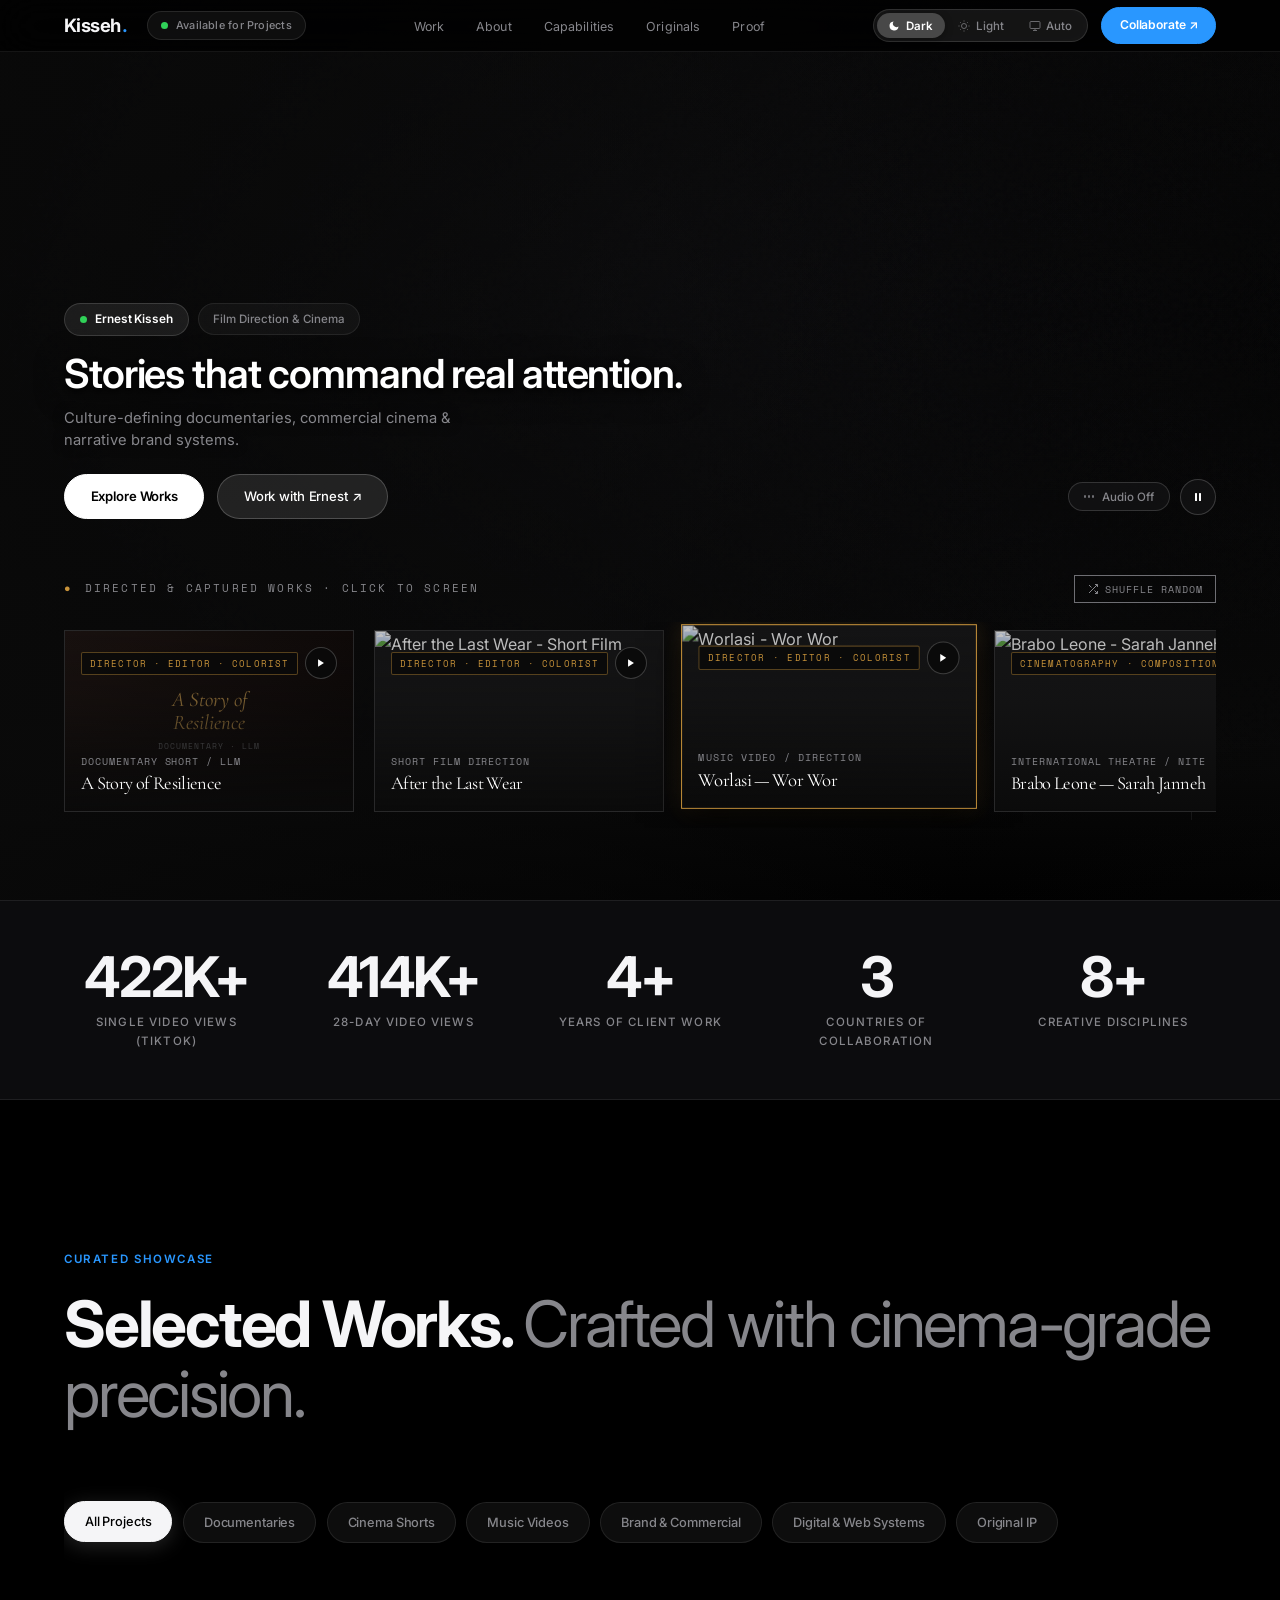
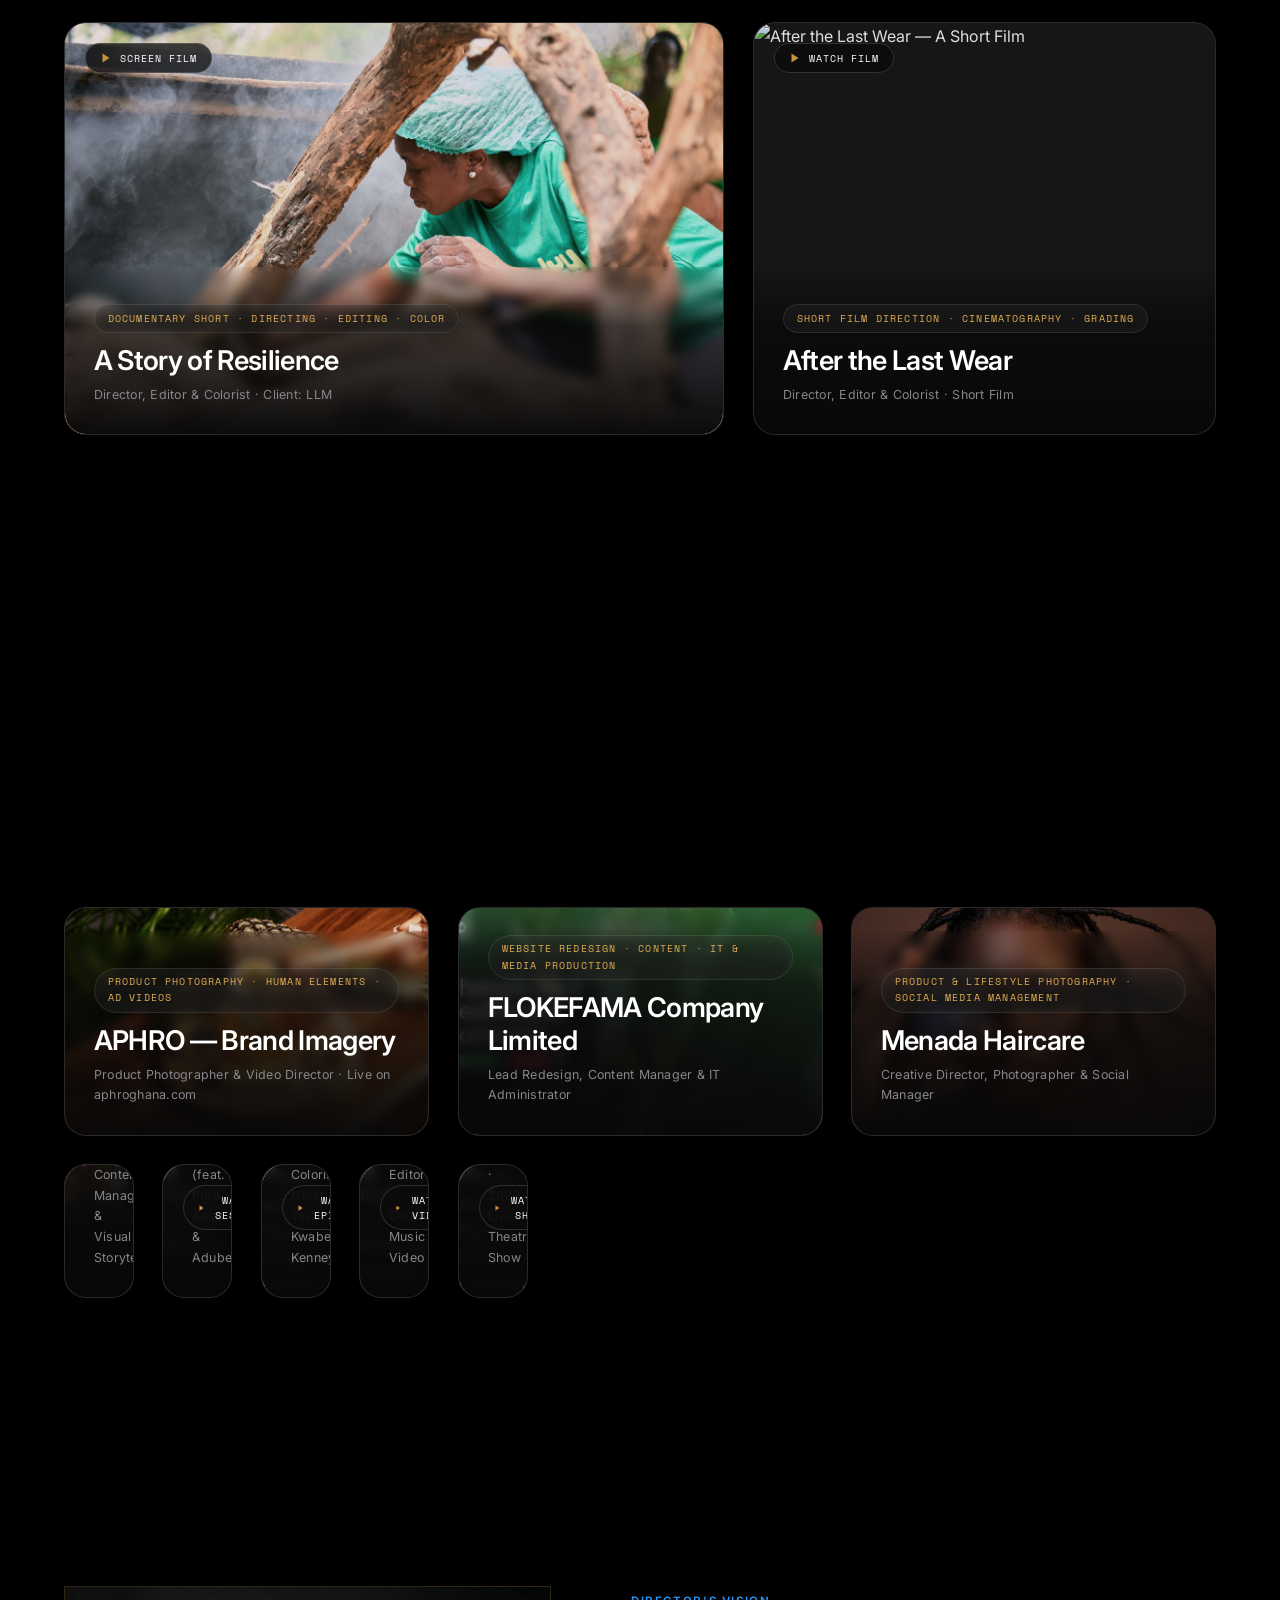
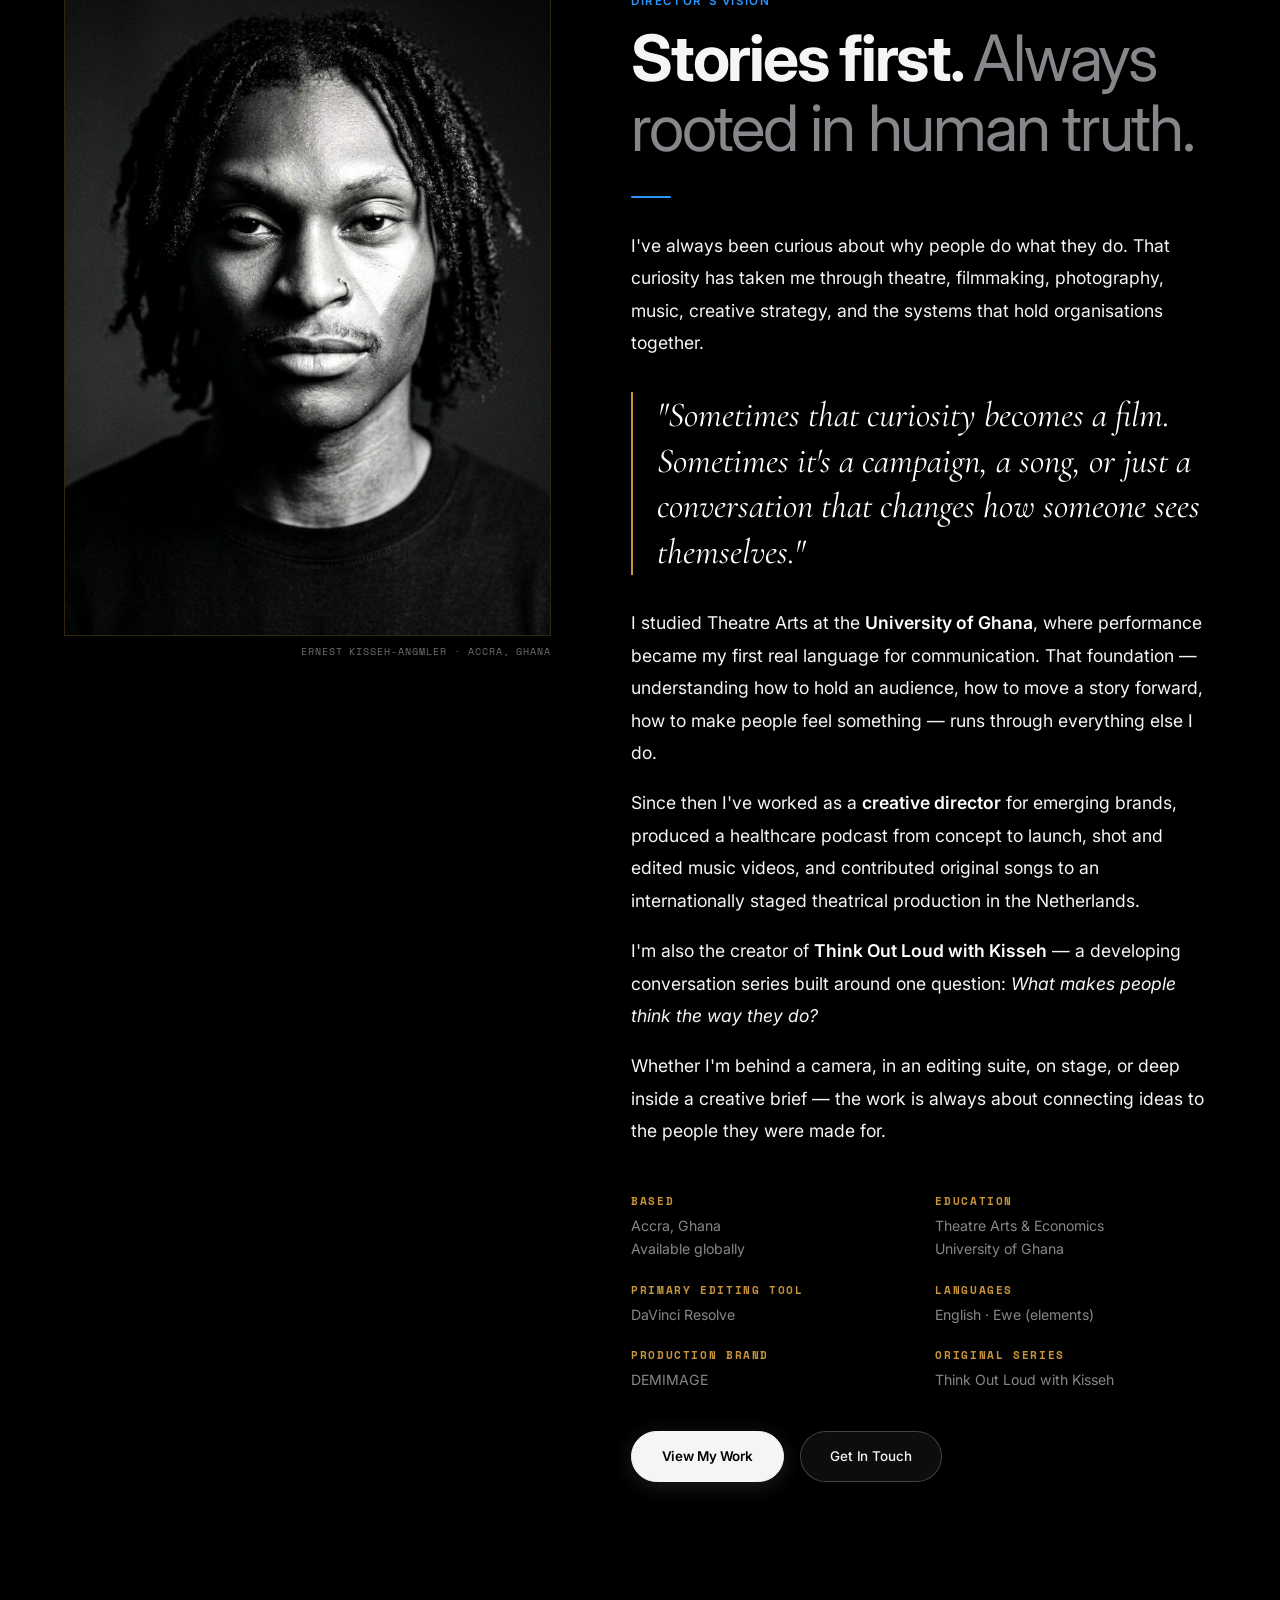
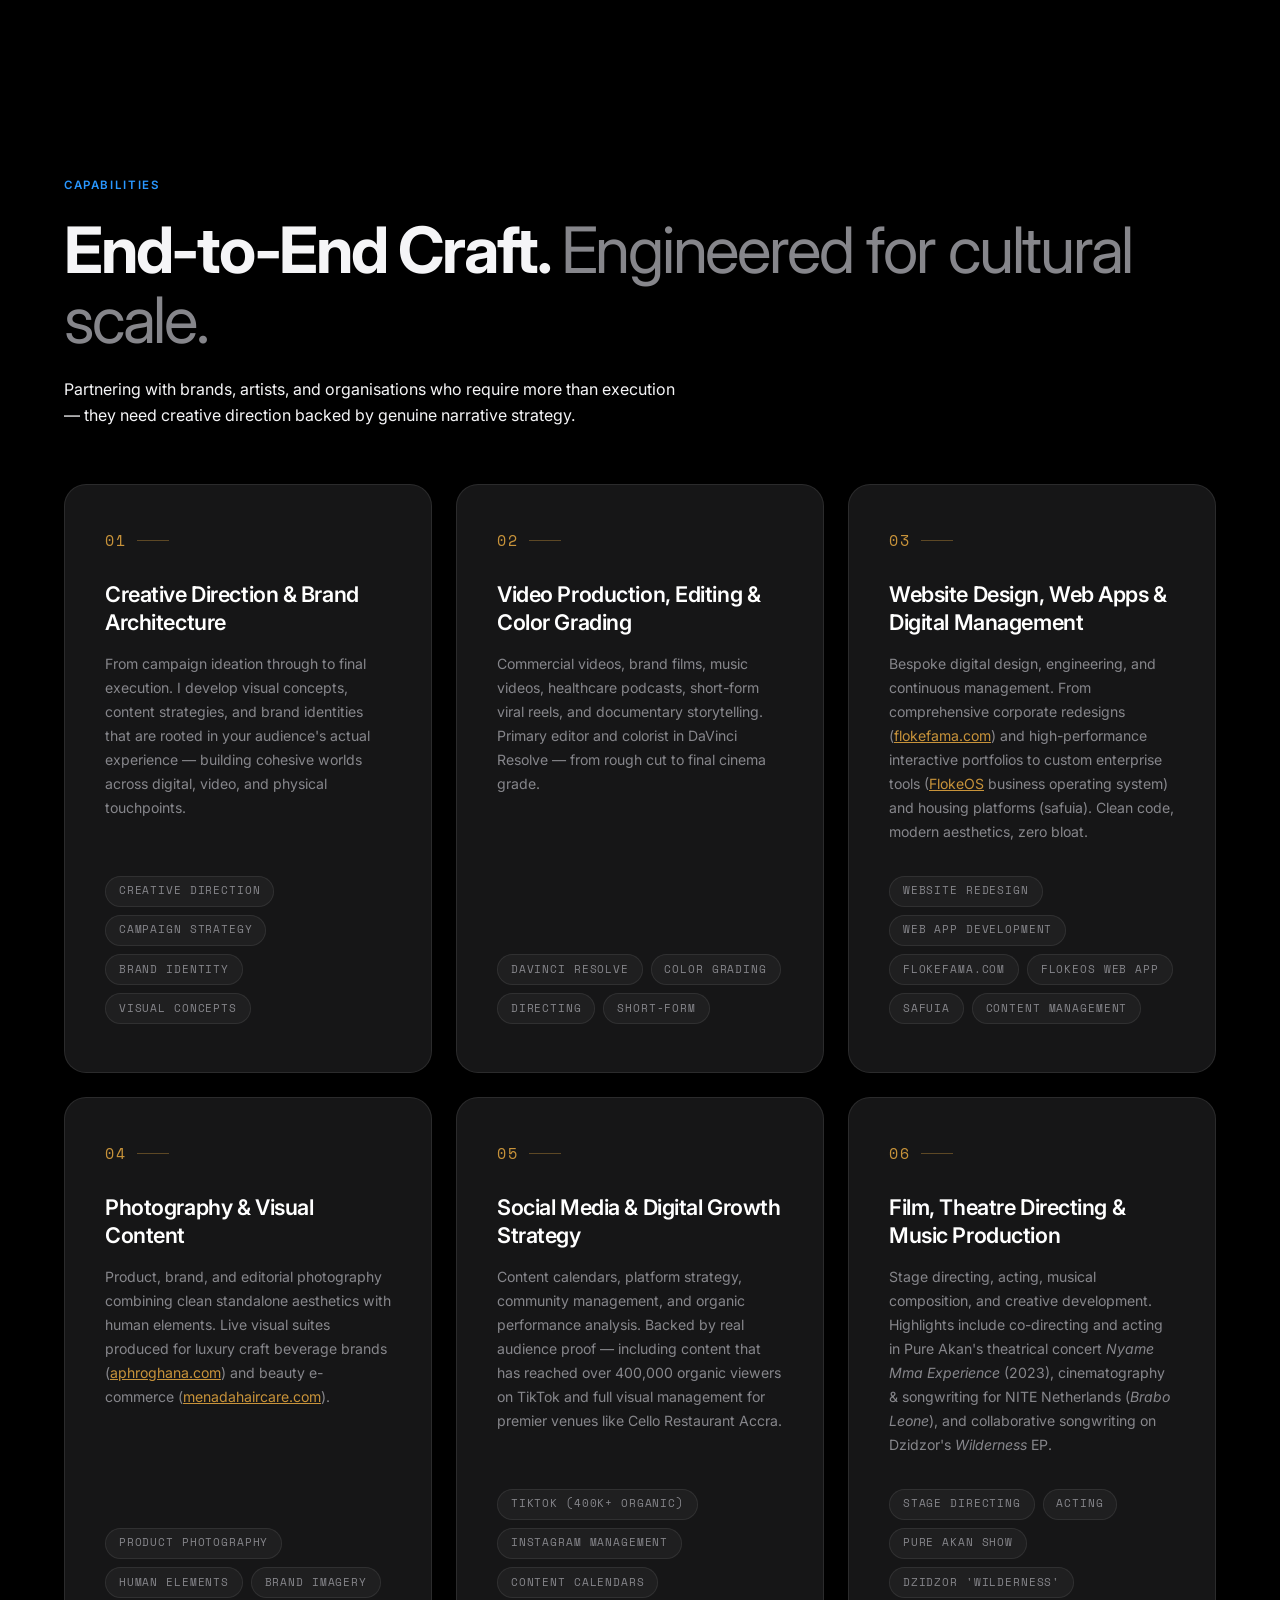
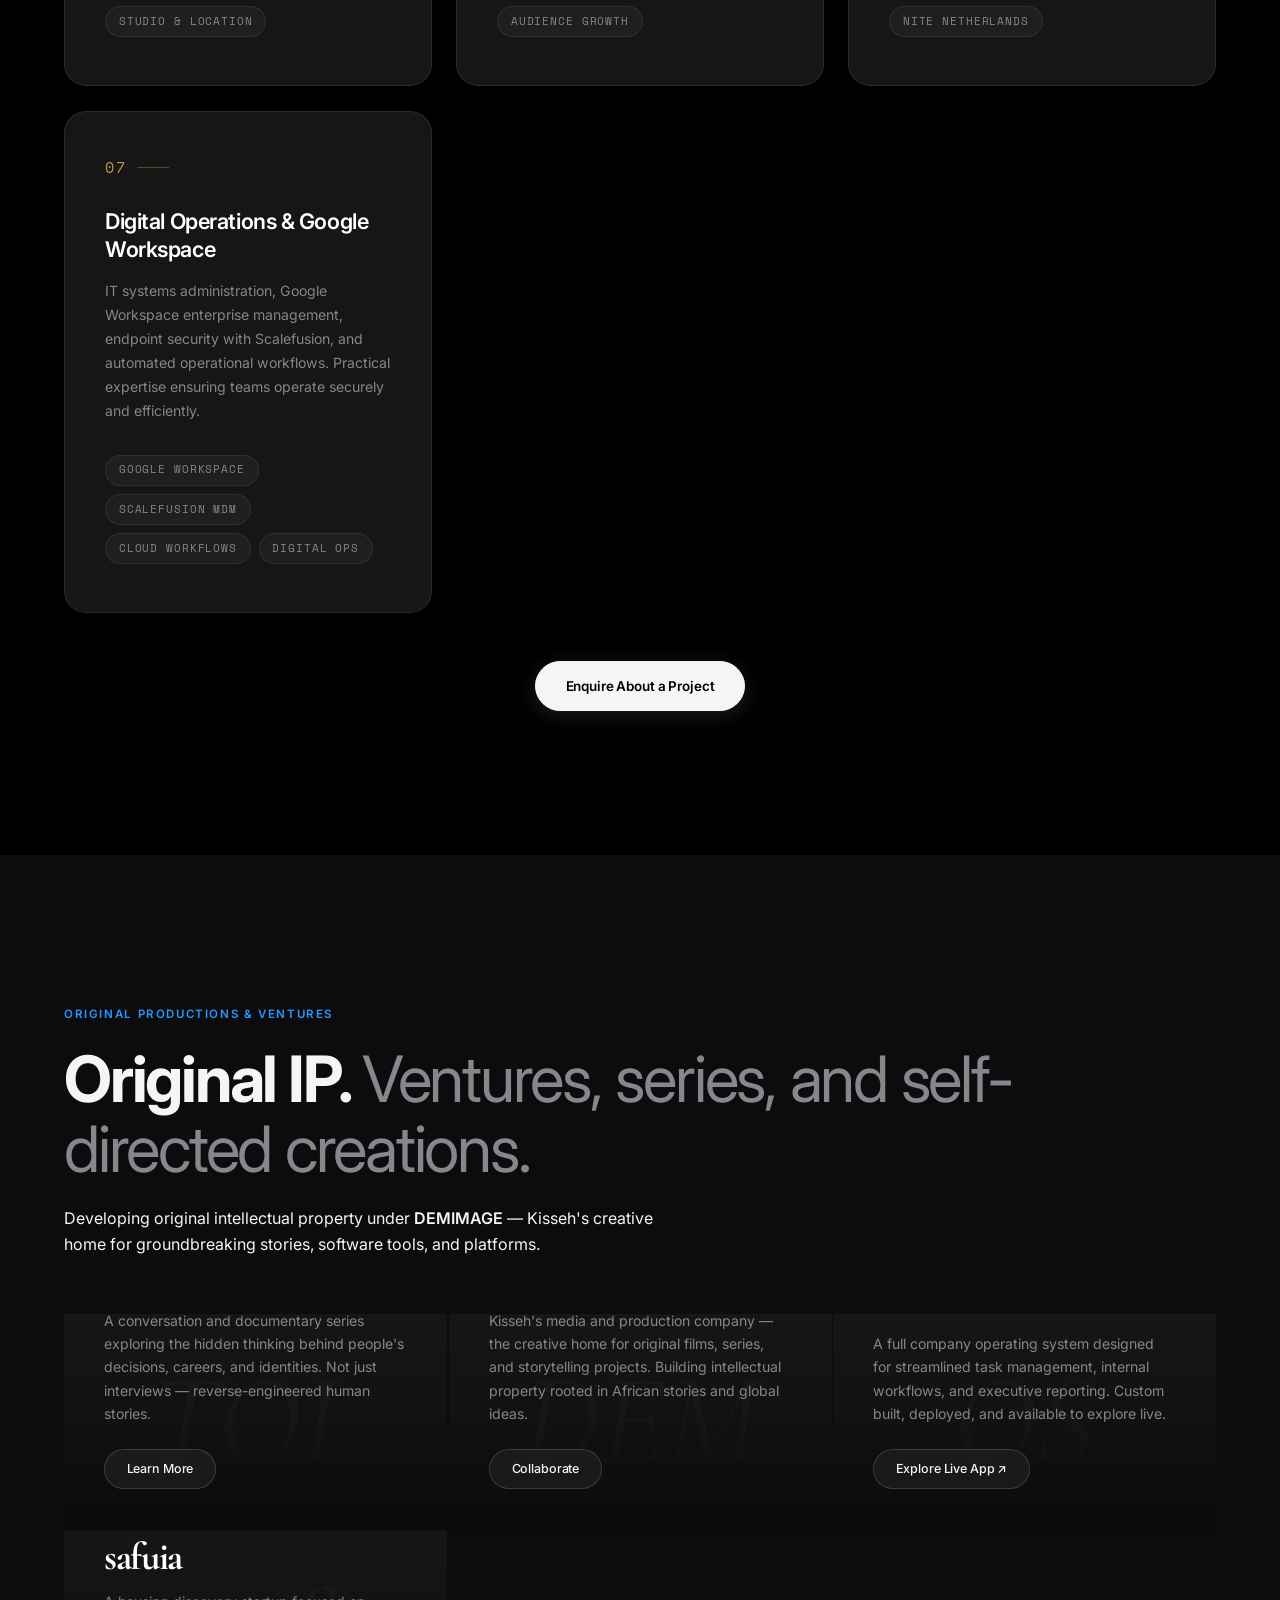
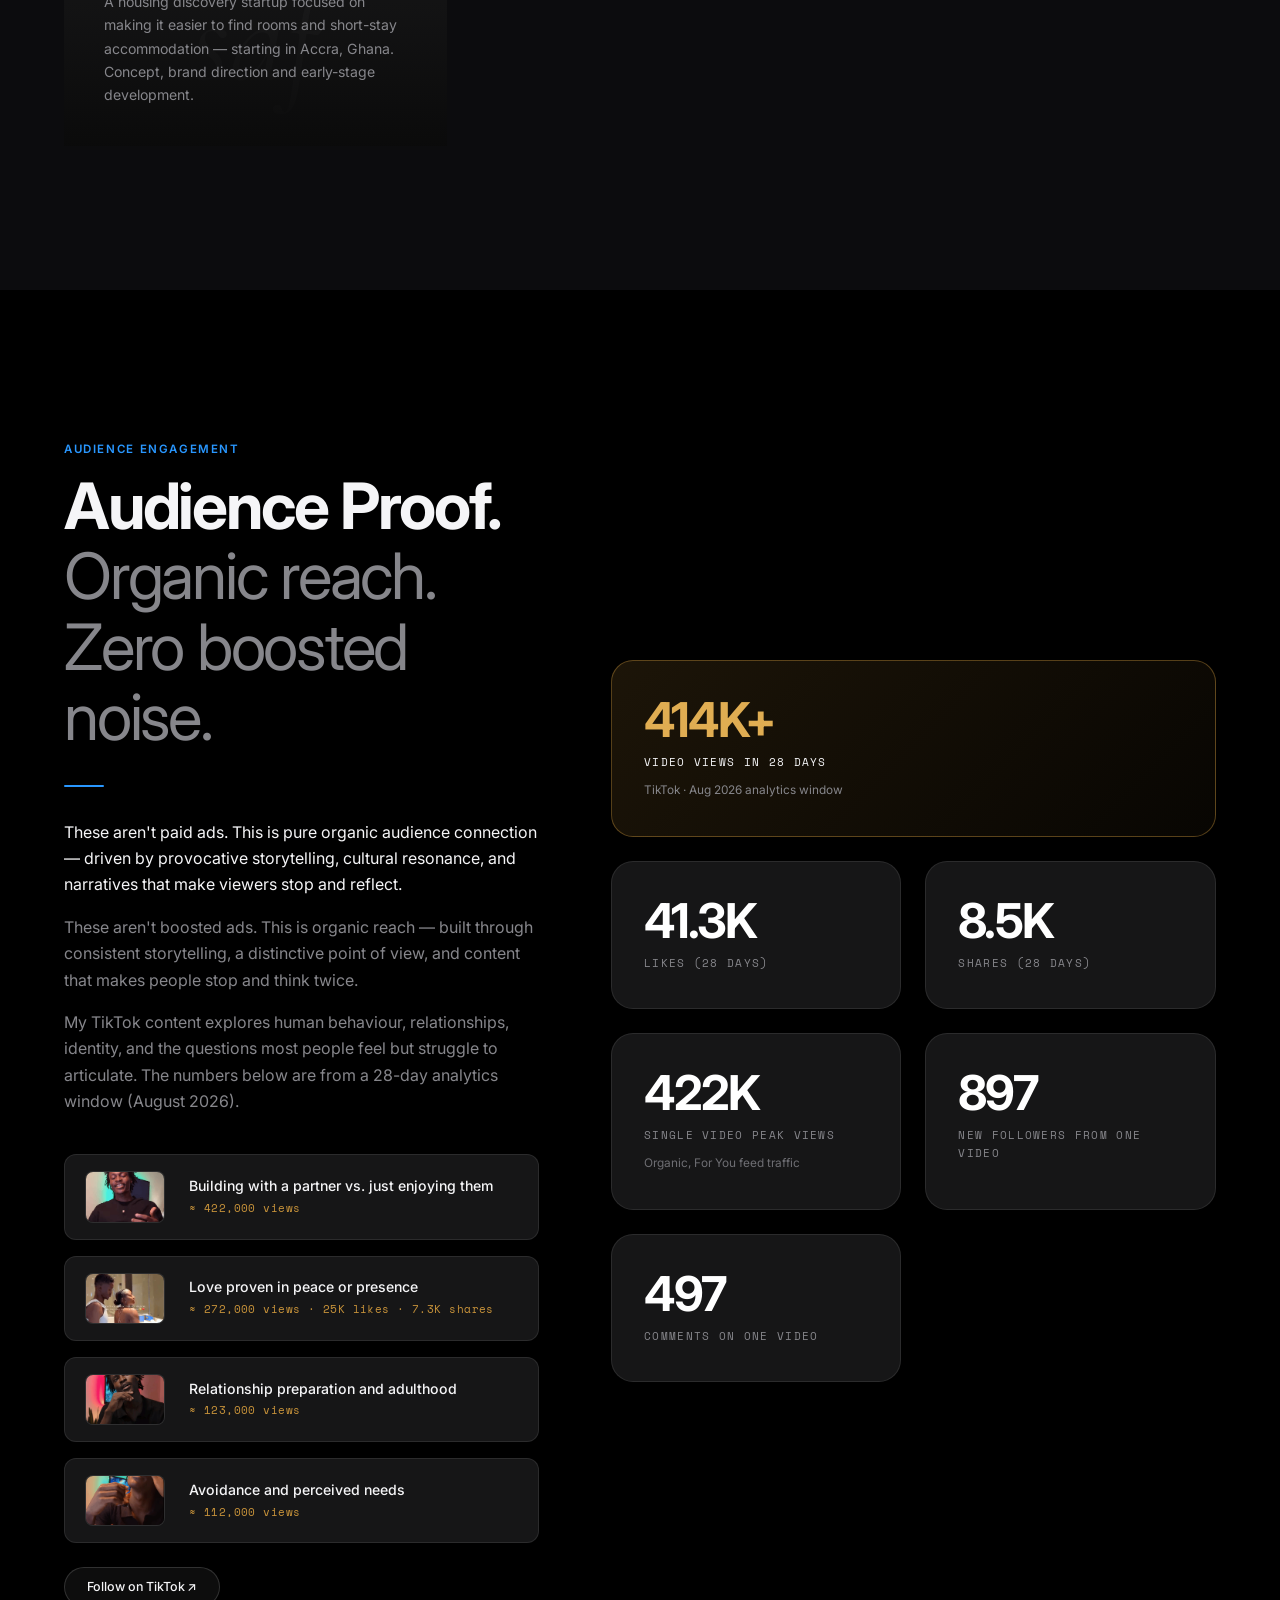
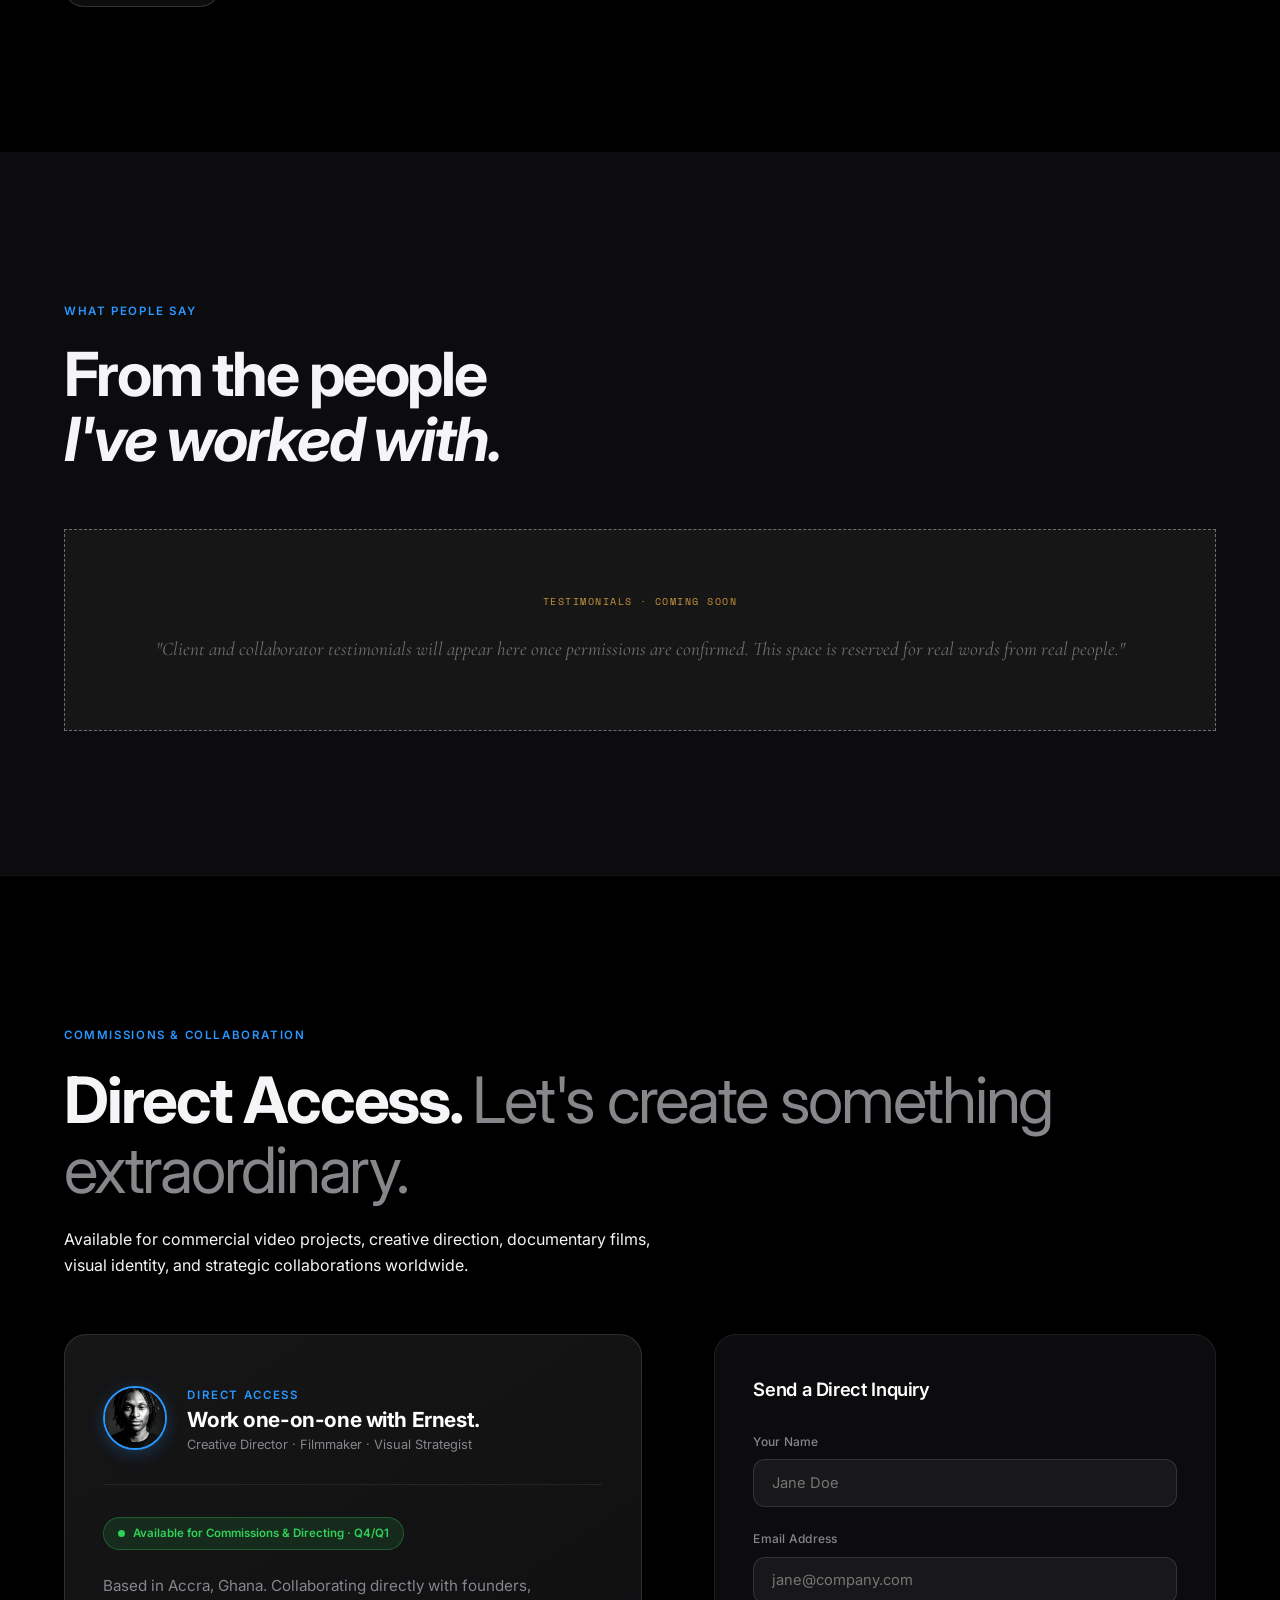
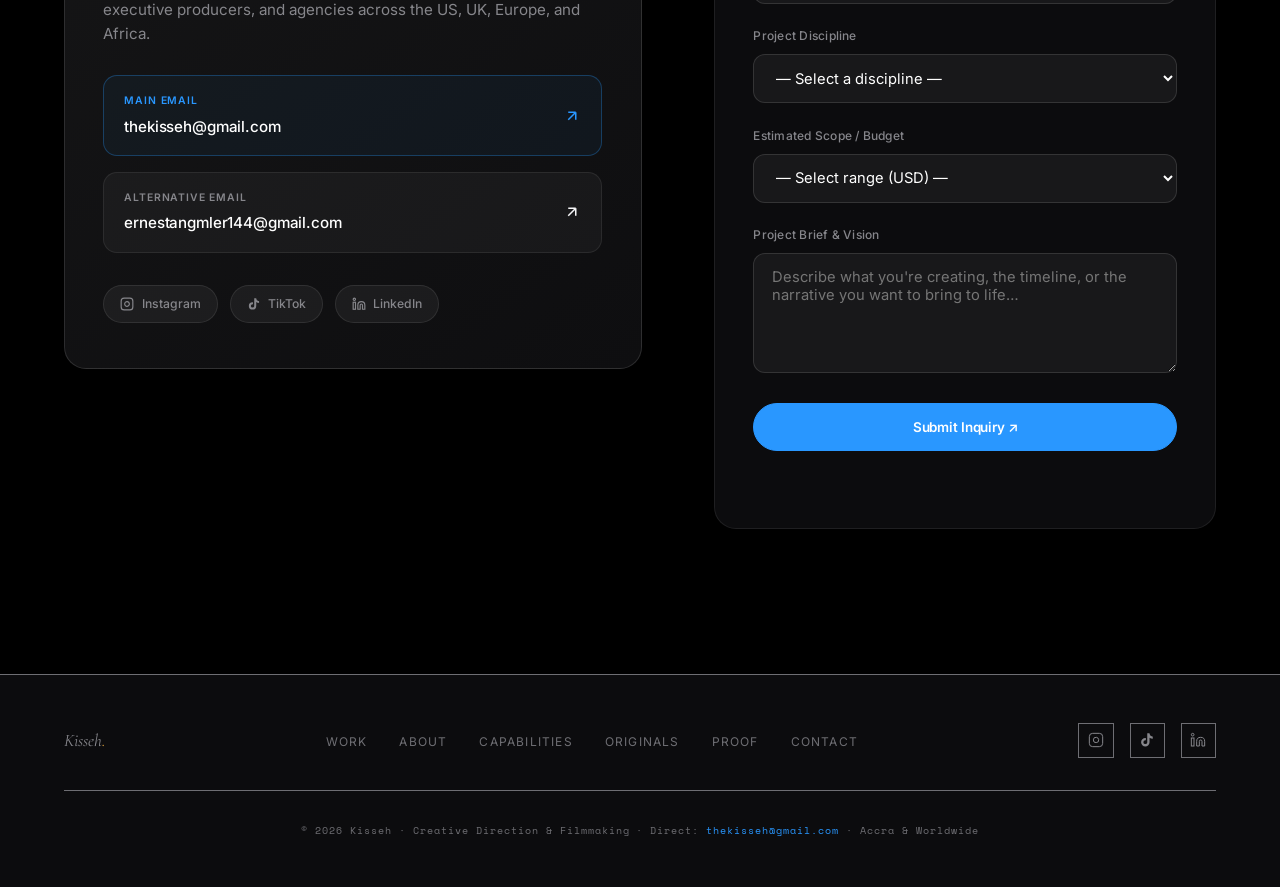
==== commit 4d493e30: "Refine hero scale to Apple TV specs, speed up animations, add Apple theme switcher (Dark default/Lig" ====
--- a/index.html
+++ b/index.html
@@ -32,6 +32,23 @@
 =================================================== -->
 <nav class="mobile-menu" id="mobileMenu" aria-label="Mobile navigation">
   <button class="mobile-menu-close" id="menuClose" aria-label="Close menu">✕</button>
+  <div class="mobile-theme-bar">
+    <span class="mobile-theme-label">Appearance</span>
+    <div class="apple-theme-segmented" role="radiogroup" aria-label="Mobile theme selection">
+      <button class="theme-seg-btn active" data-theme-val="dark" title="Dark theme (Cinema Black)">
+        <svg width="12" height="12" viewBox="0 0 24 24" fill="currentColor"><path d="M21 12.79A9 9 0 1 1 11.21 3 7 7 0 0 0 21 12.79z"/></svg>
+        <span>Dark</span>
+      </button>
+      <button class="theme-seg-btn" data-theme-val="light" title="Light theme (Apple White)">
+        <svg width="12" height="12" viewBox="0 0 24 24" fill="none" stroke="currentColor" stroke-width="2"><circle cx="12" cy="12" r="5"/><line x1="12" y1="1" x2="12" y2="3"/><line x1="12" y1="21" x2="12" y2="23"/><line x1="4.22" y1="4.22" x2="5.64" y2="5.64"/><line x1="18.36" y1="18.36" x2="19.78" y2="19.78"/><line x1="1" y1="12" x2="3" y2="12"/><line x1="21" y1="12" x2="23" y2="12"/><line x1="4.22" y1="19.78" x2="5.64" y2="18.36"/><line x1="18.36" y1="5.64" x2="19.78" y2="4.22"/></svg>
+        <span>Light</span>
+      </button>
+      <button class="theme-seg-btn" data-theme-val="auto" title="Match system appearance">
+        <svg width="12" height="12" viewBox="0 0 24 24" fill="none" stroke="currentColor" stroke-width="2"><rect x="2" y="3" width="20" height="14" rx="2" ry="2"/><line x1="8" y1="21" x2="16" y2="21"/><line x1="12" y1="17" x2="12" y2="21"/></svg>
+        <span>Auto</span>
+      </button>
+    </div>
+  </div>
   <a href="#work">Work</a>
   <a href="#about">About</a>
   <a href="#services">Capabilities</a>
@@ -61,6 +78,21 @@
   </ul>
 
   <div class="nav-cta">
+    <!-- Apple Segmented Theme Switcher (Dark / Light / Auto) -->
+    <div class="apple-theme-segmented" role="radiogroup" aria-label="Theme selector">
+      <button class="theme-seg-btn active" data-theme-val="dark" aria-label="Dark mode (Cinema Black)" title="Cinema Black (Default)">
+        <svg width="12" height="12" viewBox="0 0 24 24" fill="currentColor"><path d="M21 12.79A9 9 0 1 1 11.21 3 7 7 0 0 0 21 12.79z"/></svg>
+        <span>Dark</span>
+      </button>
+      <button class="theme-seg-btn" data-theme-val="light" aria-label="Light mode (Apple White)" title="Apple Light Canvas">
+        <svg width="12" height="12" viewBox="0 0 24 24" fill="none" stroke="currentColor" stroke-width="2"><circle cx="12" cy="12" r="5"/><line x1="12" y1="1" x2="12" y2="3"/><line x1="12" y1="21" x2="12" y2="23"/><line x1="4.22" y1="4.22" x2="5.64" y2="5.64"/><line x1="18.36" y1="18.36" x2="19.78" y2="19.78"/><line x1="1" y1="12" x2="3" y2="12"/><line x1="21" y1="12" x2="23" y2="12"/><line x1="4.22" y1="19.78" x2="5.64" y2="18.36"/><line x1="18.36" y1="5.64" x2="19.78" y2="4.22"/></svg>
+        <span>Light</span>
+      </button>
+      <button class="theme-seg-btn" data-theme-val="auto" aria-label="Match system appearance" title="Match System Appearance">
+        <svg width="12" height="12" viewBox="0 0 24 24" fill="none" stroke="currentColor" stroke-width="2"><rect x="2" y="3" width="20" height="14" rx="2" ry="2"/><line x1="8" y1="21" x2="16" y2="21"/><line x1="12" y1="17" x2="12" y2="21"/></svg>
+        <span>Auto</span>
+      </button>
+    </div>
     <a href="#contact" class="btn btn-blue nav-cta-btn">Collaborate ↗</a>
   </div>
 
@@ -70,7 +102,7 @@
 </header>
 
 <!-- ===================================================
-     HERO (APPLE PRO MARQUEE SHOWCASE)
+     HERO (APPLE TV+ STREAMLINED SHOWCASE)
 =================================================== -->
 <section id="hero" aria-label="Introduction">
   <!-- Dynamic Ambient YouTube Reel Background -->
@@ -89,52 +121,44 @@
   <div class="hero-film-scanline"></div>
   <div class="hero-noise"></div>
 
-  <div class="hero-content">
-    <!-- Sound Status & Toggle Pill (Apple Pro Glass) -->
-    <div class="hero-sound-pill fade-up" id="heroSoundPill" title="Click empty space on hero to toggle sound">
-      <div class="sound-wave-bars muted" id="soundWaveIcon">
-        <span></span><span></span><span></span>
-      </div>
-      <span class="sound-text">Ambient Reel Audio</span>
-    </div>
-
-    <!-- Apple Marquee Eyebrow Badge -->
-    <div class="hero-status-tag fade-up">
-      <span class="status-pulse-dot"></span>
-      <span class="status-tag-text">DIRECTING · FILMMAKING · ACCRA &amp; WORLDWIDE</span>
-    </div>
-
-    <!-- Apple Two-Tone Headline Hierarchy -->
-    <h1 class="hero-name fade-up">
-      <span class="headline-bold">Kisseh.</span><br>
-      <span class="headline-muted">Stories that command real attention.</span>
+  <div class="hero-content apple-hero-content">
+    <!-- Apple Floating Badges (Reference: Apple TV+ Hero) -->
+    <div class="apple-hero-badges fade-up">
+      <span class="apple-hero-pill-badge">
+        <span class="status-pulse-dot"></span>
+        <span>Ernest Kisseh</span>
+      </span>
+      <span class="apple-hero-pill-secondary">Film Direction &amp; Cinema</span>
+    </div>
+
+    <!-- Apple Controlled Restrained Headline Scale -->
+    <h1 class="hero-name apple-hero-headline fade-up">
+      Stories that command real attention.
     </h1>
 
-    <div class="hero-sub fade-up">
-      <p class="hero-roles">
-        Creative Director
-        <span>·</span>
-        Filmmaker
-        <span>·</span>
-        Visual Storyteller
-        <span>·</span>
-        Digital Strategist
-      </p>
-    </div>
-
-    <p class="hero-location fade-up" style="margin-top:1.2rem; font-family: var(--sans); font-size: 0.88rem; color: var(--apple-text-secondary); max-width:58ch; line-height:1.6;">
-      <strong>Ernest Kisseh-Angmler</strong> directs culture-defining documentaries, commercial cinema, and narrative brand systems across Africa and globally.
+    <p class="apple-hero-subtitle fade-up">
+      Culture-defining documentaries, commercial cinema &amp; narrative brand systems.
     </p>
 
-    <div class="hero-cta fade-up">
-      <a href="#work" class="btn btn-primary">
-        <span>Explore Selected Works</span>
-        <svg width="13" height="13" viewBox="0 0 24 24" fill="none" stroke="currentColor" stroke-width="2.5"><path d="M7 13l5 5 5-5M12 4v14"/></svg>
-      </a>
-      <a href="#contact" class="btn btn-outline">
-        <span>Work with Ernest</span>
-        <svg width="13" height="13" viewBox="0 0 24 24" fill="none" stroke="currentColor" stroke-width="2"><path d="M7 17L17 7M17 7H7M17 7v10"/></svg>
-      </a>
+    <!-- Apple Action Buttons & Video Controls in a clean balanced row -->
+    <div class="apple-hero-actions-bar fade-up">
+      <div class="hero-cta">
+        <a href="#work" class="apple-btn apple-btn-white">Explore Works</a>
+        <a href="#contact" class="apple-btn apple-btn-glass">Work with Ernest ↗</a>
+      </div>
+
+      <div class="apple-video-controls">
+        <button id="appleSoundBtn" class="apple-ctrl-pill" title="Toggle reel sound">
+          <span class="apple-sound-bars muted" id="appleSoundBars">
+            <span></span><span></span><span></span>
+          </span>
+          <span id="appleSoundStatus">Audio Off</span>
+        </button>
+        <button id="applePauseBtn" class="apple-ctrl-circle" aria-label="Pause background video" title="Pause / Play background video">
+          <svg id="applePauseIcon" width="12" height="12" viewBox="0 0 24 24" fill="currentColor"><rect x="6" y="4" width="4" height="16" rx="1"/><rect x="14" y="4" width="4" height="16" rx="1"/></svg>
+          <svg id="applePlayIcon" width="12" height="12" viewBox="0 0 24 24" fill="currentColor" style="display:none;"><polygon points="5 3 19 12 5 21 5 3"/></svg>
+        </button>
+      </div>
     </div>
 
     <!-- FAST SLIDE COLLAGE BLOCK -->
@@ -1127,6 +1151,7 @@
           id="contactForm"
           name="contact"
           method="POST"
+          action="https://formsubmit.co/thekisseh@gmail.com"
           data-netlify="true"
           netlify-honeypot="bot-field"
           aria-label="Contact form"
@@ -1136,6 +1161,10 @@
             <label>Don't fill this out: <input name="bot-field"></label>
           </p>
           <input type="hidden" name="form-name" value="contact">
+          <input type="hidden" name="_subject" value="New Creative Inquiry from kisseh.netlify.app">
+          <input type="hidden" name="_cc" value="ernestangmler144@gmail.com">
+          <input type="hidden" name="_template" value="table">
+          <input type="hidden" name="_captcha" value="false">
 
           <div class="form-group">
             <label for="name">Your Name</label>
--- a/css/style.css
+++ b/css/style.css
@@ -51,7 +51,7 @@
   --max-w:              1340px;
   --gutter:             clamp(1.5rem, 5vw, 4.5rem);
   --section-gap:        9rem;
-  --transition:         0.35s cubic-bezier(0.16, 1, 0.3, 1);
+  --transition:         0.2s cubic-bezier(0.16, 1, 0.3, 1);
   --apple-blur:         saturate(180%) blur(20px);
 }
 
@@ -327,7 +327,86 @@
 .nav-links a:hover,
 .nav-links a.active { color: #f5f5f7; }
 
-.nav-cta { display: flex; align-items: center; }
+.nav-cta {
+  display: flex;
+  align-items: center;
+  gap: 0.85rem;
+}
+
+/* --- APPLE SEGMENTED THEME SWITCHER ----------------------- */
+.apple-theme-segmented {
+  display: inline-flex;
+  align-items: center;
+  background: rgba(255, 255, 255, 0.08);
+  border: 1px solid rgba(255, 255, 255, 0.12);
+  border-radius: var(--apple-radius-pill);
+  padding: 3px;
+  gap: 2px;
+  backdrop-filter: blur(12px);
+  -webkit-backdrop-filter: blur(12px);
+}
+
+.theme-seg-btn {
+  display: inline-flex;
+  align-items: center;
+  gap: 0.35rem;
+  padding: 0.32rem 0.72rem;
+  border-radius: var(--apple-radius-pill);
+  background: transparent;
+  border: none;
+  font-family: var(--sans);
+  font-size: 0.72rem;
+  font-weight: 500;
+  color: var(--apple-text-secondary);
+  cursor: pointer;
+  transition: all var(--transition);
+  user-select: none;
+}
+
+.theme-seg-btn svg {
+  flex-shrink: 0;
+  opacity: 0.75;
+  transition: opacity var(--transition);
+}
+
+.theme-seg-btn:hover {
+  color: #ffffff;
+}
+.theme-seg-btn:hover svg {
+  opacity: 1;
+}
+
+.theme-seg-btn.active {
+  background: rgba(255, 255, 255, 0.22);
+  color: #ffffff;
+  font-weight: 600;
+  box-shadow: 0 2px 8px rgba(0, 0, 0, 0.3);
+}
+.theme-seg-btn.active svg {
+  opacity: 1;
+}
+
+/* Mobile Theme Bar in Drawer */
+.mobile-theme-bar {
+  display: flex;
+  flex-direction: column;
+  align-items: flex-start;
+  gap: 0.6rem;
+  margin-bottom: 2rem;
+  padding-bottom: 1.5rem;
+  border-bottom: 1px solid rgba(255, 255, 255, 0.1);
+  width: 100%;
+}
+
+.mobile-theme-label {
+  font-family: var(--sans);
+  font-size: 0.72rem;
+  text-transform: uppercase;
+  letter-spacing: 0.12em;
+  color: var(--apple-text-secondary);
+  font-weight: 600;
+}
+
 .nav-cta-btn {
   font-size: 0.76rem;
   padding: 0.45rem 1.1rem;
@@ -350,13 +429,13 @@
   transition: all 0.3s;
 }
 
-/* --- HERO (APPLE STORE MARQUEE SHOWCASE) ------------------- */
+/* --- HERO (APPLE STORE & APPLE TV+ SHOWCASE) ---------------- */
 #hero {
   min-height: 100vh;
   display: flex;
   flex-direction: column;
   justify-content: flex-end;
-  padding: 0 var(--gutter) 5.5rem;
+  padding: 0 var(--gutter) 4.5rem;
   position: relative;
   overflow: hidden;
   background: radial-gradient(circle at 50% 30%, rgba(20, 20, 24, 0.6) 0%, #000000 100%);
@@ -376,69 +455,222 @@
   pointer-events: none;
 }
 
-/* Apple Marquee Eyebrow Badge */
-.hero-status-tag {
+/* Apple Floating Pill Badges (Reference: Apple TV+ Hero) */
+.apple-hero-badges {
   display: inline-flex;
   align-items: center;
-  gap: 0.65rem;
-  padding: 0.42rem 1.15rem;
+  gap: 0.6rem;
+  margin-bottom: 0.95rem;
+  flex-wrap: wrap;
+}
+
+.apple-hero-pill-badge {
+  display: inline-flex;
+  align-items: center;
+  gap: 0.5rem;
+  padding: 0.35rem 0.95rem;
   border-radius: var(--apple-radius-pill);
-  background: rgba(255, 255, 255, 0.06);
-  border: 1px solid rgba(255, 255, 255, 0.12);
+  background: rgba(255, 255, 255, 0.08);
+  border: 1px solid rgba(255, 255, 255, 0.14);
+  backdrop-filter: blur(12px);
+  -webkit-backdrop-filter: blur(12px);
+  font-family: var(--sans);
+  font-size: 0.74rem;
+  font-weight: 600;
+  color: #fff;
+  letter-spacing: -0.01em;
+}
+
+.apple-hero-pill-secondary {
+  display: inline-flex;
+  align-items: center;
+  padding: 0.35rem 0.85rem;
+  border-radius: var(--apple-radius-pill);
+  background: rgba(255, 255, 255, 0.04);
+  border: 1px solid rgba(255, 255, 255, 0.08);
+  font-family: var(--sans);
+  font-size: 0.72rem;
+  font-weight: 500;
+  color: var(--apple-text-secondary);
+}
+
+/* Apple Pro Restrained Headline Scale (Reference: Apple TV+ Hero Screenshot) */
+.hero-name,
+.apple-hero-headline,
+.apple-hero-title {
+  font-family: var(--sans);
+  font-size: clamp(1.75rem, 3.2vw, 2.5rem);
+  line-height: 1.15;
+  color: #fff;
+  font-weight: 600;
+  letter-spacing: -0.028em;
+  max-width: 25ch;
+  margin: 0 0 0.65rem 0;
+  text-shadow: 0 2px 20px rgba(0, 0, 0, 0.9);
+}
+
+.apple-hero-subtitle {
+  font-family: var(--sans);
+  font-size: clamp(0.88rem, 1.15vw, 1.02rem);
+  color: var(--apple-text-secondary);
+  font-weight: 400;
+  line-height: 1.5;
+  max-width: 48ch;
+  margin-bottom: 1.4rem;
+  text-shadow: 0 1px 12px rgba(0, 0, 0, 0.9);
+}
+
+/* Apple Hero Action & Video Controls Row */
+.apple-hero-actions-bar {
+  display: flex;
+  align-items: center;
+  justify-content: space-between;
+  gap: 1.5rem;
+  flex-wrap: wrap;
+  margin-bottom: 1.8rem;
+}
+
+.hero-cta {
+  display: flex;
+  align-items: center;
+  gap: 0.8rem;
+  flex-wrap: wrap;
+  margin-bottom: 0;
+}
+
+/* Apple Solid White Pill Button (Reference: 'Try it free' in Apple screenshot) */
+.apple-btn-white {
+  display: inline-flex;
+  align-items: center;
+  justify-content: center;
+  gap: 0.5rem;
+  padding: 0.68rem 1.6rem;
+  font-family: var(--sans);
+  font-size: 0.82rem;
+  font-weight: 600;
+  letter-spacing: -0.01em;
+  border-radius: var(--apple-radius-pill);
+  background: #ffffff;
+  color: #000000;
+  border: 1px solid #ffffff;
+  cursor: pointer;
+  transition: all var(--transition);
+  text-decoration: none;
+  user-select: none;
+}
+.apple-btn-white:hover {
+  background: #e5e5e7;
+  border-color: #e5e5e7;
+  color: #000000;
+  transform: scale(1.02);
+}
+
+/* Apple Translucent Glass Pill Button (Reference: 'Learn more' in Apple screenshot) */
+.apple-btn-glass {
+  display: inline-flex;
+  align-items: center;
+  justify-content: center;
+  gap: 0.5rem;
+  padding: 0.68rem 1.6rem;
+  font-family: var(--sans);
+  font-size: 0.82rem;
+  font-weight: 500;
+  letter-spacing: -0.01em;
+  border-radius: var(--apple-radius-pill);
+  background: rgba(255, 255, 255, 0.1);
+  color: #ffffff;
+  border: 1px solid rgba(255, 255, 255, 0.2);
+  backdrop-filter: blur(12px);
+  -webkit-backdrop-filter: blur(12px);
+  cursor: pointer;
+  transition: all var(--transition);
+  text-decoration: none;
+  user-select: none;
+}
+.apple-btn-glass:hover {
+  background: rgba(255, 255, 255, 0.18);
+  border-color: rgba(255, 255, 255, 0.35);
+  color: #ffffff;
+  transform: scale(1.02);
+}
+
+/* Apple Video Controls (Round Pause Button like Apple screenshot + Sound Pill) */
+.apple-video-controls {
+  display: inline-flex;
+  align-items: center;
+  gap: 0.6rem;
+}
+
+.apple-ctrl-pill {
+  display: inline-flex;
+  align-items: center;
+  gap: 0.5rem;
+  padding: 0.42rem 0.95rem;
+  border-radius: var(--apple-radius-pill);
+  background: rgba(20, 20, 22, 0.7);
+  border: 1px solid rgba(255, 255, 255, 0.15);
   backdrop-filter: blur(14px);
   -webkit-backdrop-filter: blur(14px);
-  margin-bottom: 2rem;
-  width: fit-content;
-}
-
-.status-tag-text {
+  color: var(--apple-text-secondary);
   font-family: var(--sans);
-  font-size: 0.7rem;
-  letter-spacing: 0.08em;
-  text-transform: uppercase;
-  color: var(--apple-text-primary);
-  font-weight: 600;
-}
-
-.hero-name {
-  font-family: var(--sans);
-  font-size: clamp(3.2rem, 7.5vw, 6.8rem);
-  line-height: 1.02;
-  color: #fff;
-  font-weight: 700;
-  letter-spacing: -0.04em;
-  max-width: 18ch;
-}
-.hero-name em {
-  font-family: var(--serif);
-  font-style: italic;
-  font-weight: 300;
-  color: var(--accent);
-  letter-spacing: -0.01em;
-}
-
-.hero-sub {
-  margin-top: 1.8rem;
-  display: flex;
-  flex-wrap: wrap;
-  gap: 1rem 2rem;
-  align-items: center;
-}
-
-.hero-roles {
-  font-size: clamp(0.9rem, 1.4vw, 1.05rem);
-  color: var(--apple-text-secondary);
-  font-weight: 400;
-  letter-spacing: 0.04em;
-  text-transform: uppercase;
-}
-.hero-roles span { color: var(--apple-blue); margin: 0 0.5rem; }
-
-.hero-cta {
-  margin-top: 2.8rem;
-  display: flex;
-  flex-wrap: wrap;
-  gap: 1rem;
+  font-size: 0.72rem;
+  font-weight: 500;
+  cursor: pointer;
+  transition: all var(--transition);
+  user-select: none;
+}
+.apple-ctrl-pill:hover {
+  color: #ffffff;
+  border-color: rgba(255, 255, 255, 0.3);
+  background: rgba(30, 30, 34, 0.85);
+}
+
+.apple-sound-bars {
+  display: inline-flex;
+  align-items: center;
+  gap: 2px;
+  height: 10px;
+}
+.apple-sound-bars span {
+  width: 2px;
+  height: 100%;
+  background: var(--apple-blue);
+  border-radius: 1px;
+  animation: appleSoundWave 1s ease-in-out infinite;
+}
+.apple-sound-bars span:nth-child(2) { animation-delay: 0.2s; height: 60%; }
+.apple-sound-bars span:nth-child(3) { animation-delay: 0.4s; height: 85%; }
+.apple-sound-bars.muted span {
+  animation: none;
+  height: 3px;
+  background: var(--apple-text-tertiary);
+}
+
+@keyframes appleSoundWave {
+  0%, 100% { transform: scaleY(0.3); }
+  50% { transform: scaleY(1); }
+}
+
+.apple-ctrl-circle {
+  width: 36px;
+  height: 36px;
+  border-radius: 50%;
+  display: inline-flex;
+  align-items: center;
+  justify-content: center;
+  background: rgba(20, 20, 22, 0.7);
+  border: 1px solid rgba(255, 255, 255, 0.18);
+  backdrop-filter: blur(14px);
+  -webkit-backdrop-filter: blur(14px);
+  color: #ffffff;
+  cursor: pointer;
+  transition: all var(--transition);
+  user-select: none;
+}
+.apple-ctrl-circle:hover {
+  background: rgba(255, 255, 255, 0.2);
+  border-color: rgba(255, 255, 255, 0.4);
+  transform: scale(1.05);
 }
 
 .hero-scroll {
@@ -1556,22 +1788,23 @@
   .media-grid { grid-template-columns: 1fr; }
 }
 
-/* --- ANIMATIONS -------------------------------------------- */
+/* --- ANIMATIONS (SNAPPY APPLE MOTION) --------------------- */
 .fade-up {
   opacity: 0;
-  transform: translateY(2rem);
-  transition: opacity 0.7s ease, transform 0.7s ease;
+  transform: translateY(0.75rem);
+  transition: opacity 0.25s cubic-bezier(0.16, 1, 0.3, 1), transform 0.25s cubic-bezier(0.16, 1, 0.3, 1);
+  will-change: opacity, transform;
 }
 .fade-up.visible {
   opacity: 1;
   transform: translateY(0);
 }
 
-.fade-up:nth-child(2) { transition-delay: 0.1s; }
-.fade-up:nth-child(3) { transition-delay: 0.2s; }
-.fade-up:nth-child(4) { transition-delay: 0.3s; }
-.fade-up:nth-child(5) { transition-delay: 0.4s; }
-.fade-up:nth-child(6) { transition-delay: 0.5s; }
+.fade-up:nth-child(2) { transition-delay: 0.02s; }
+.fade-up:nth-child(3) { transition-delay: 0.04s; }
+.fade-up:nth-child(4) { transition-delay: 0.06s; }
+.fade-up:nth-child(5) { transition-delay: 0.08s; }
+.fade-up:nth-child(6) { transition-delay: 0.10s; }
 
 /* --- RESPONSIVE -------------------------------------------- */
 @media (max-width: 1024px) {
@@ -1589,7 +1822,8 @@
   :root { --section-gap: 5rem; }
   .nav-links, .nav-cta { display: none; }
   .hamburger { display: flex; }
-  .hero-name { font-size: clamp(3rem, 12vw, 5rem); }
+  .hero-name { font-size: clamp(1.6rem, 5.5vw, 2.1rem); }
+  .apple-hero-actions-bar { flex-direction: column; align-items: flex-start; gap: 1rem; }
   .work-grid { grid-template-columns: 1fr; }
   .project-card:nth-child(n) { grid-column: span 1; }
   .originals-grid { grid-template-columns: 1fr; }
@@ -1601,6 +1835,7 @@
 }
 
 @media (max-width: 480px) {
+  .hero-name { font-size: 1.55rem; }
   .proof-metrics { grid-template-columns: 1fr; }
   .metric-card.featured { grid-column: span 1; }
   .footer-inner { flex-direction: column; text-align: center; }
@@ -2112,4 +2347,317 @@
   .aphro-image-grid {
     grid-template-columns: 1fr;
   }
-}+}
+
+/* ============================================================
+   APPLE LIGHT THEME & SYSTEM PREFERENCE SUPPORT
+   Default: Cinema Black. Supports User Override & System Sync.
+   ============================================================ */
+
+/* Theme Toggle Button in Navigation */
+.theme-toggle-btn {
+  display: inline-flex;
+  align-items: center;
+  gap: 0.4rem;
+  padding: 0.38rem 0.8rem;
+  border-radius: var(--apple-radius-pill);
+  background: rgba(255, 255, 255, 0.08);
+  border: 1px solid rgba(255, 255, 255, 0.14);
+  color: #f5f5f7;
+  font-family: var(--sans);
+  font-size: 0.72rem;
+  font-weight: 500;
+  cursor: pointer;
+  transition: all var(--transition);
+}
+.theme-toggle-btn:hover {
+  background: rgba(255, 255, 255, 0.16);
+  border-color: rgba(255, 255, 255, 0.25);
+  transform: scale(1.02);
+}
+.theme-toggle-icon {
+  width: 12px;
+  height: 12px;
+  display: inline-block;
+}
+
+/* Light Theme Variables */
+[data-theme="light"] {
+  --bg:                 #f5f5f7;      /* Apple Store Canvas Light */
+  --bg-2:               #ffffff;      /* Pure White Surface */
+  --bg-3:               #ebebed;
+  --apple-canvas:       #f5f5f7;
+  --apple-card:         #ffffff;
+  --apple-card-hover:   #fcfcfd;
+  --apple-card-border:  rgba(0, 0, 0, 0.08);
+  --apple-card-border-hover: rgba(0, 0, 0, 0.22);
+  
+  --card-bg:            #ffffff;
+  --card-surface:       #f8f8fa;
+  --card-border:        rgba(0, 0, 0, 0.08);
+  --card-border-hover:  rgba(0, 0, 0, 0.22);
+
+  --apple-text-primary:   #1d1d1f;    /* Apple Signature Black */
+  --apple-text-secondary: #6e6e73;    /* Apple Muted Grey */
+  --apple-text-tertiary:  #86868b;
+  --text:                 #1d1d1f;
+  --text-dim:             #6e6e73;
+  --text-faint:           #86868b;
+
+  --apple-blue:         #0071e3;      /* Apple Standard Blue */
+  --apple-blue-hover:   #0077ed;
+  --accent:             #9a6e27;      /* Rich Ochre in Light Mode */
+}
+
+/* Light Mode Overrides */
+[data-theme="light"] body {
+  background: var(--bg);
+  color: var(--text);
+}
+
+[data-theme="light"] #nav {
+  background: rgba(255, 255, 255, 0.82);
+  border-bottom: 1px solid rgba(0, 0, 0, 0.08);
+}
+[data-theme="light"] #nav.scrolled {
+  background: rgba(255, 255, 255, 0.94);
+  box-shadow: 0 10px 30px rgba(0, 0, 0, 0.06);
+}
+[data-theme="light"] .nav-logo {
+  color: #1d1d1f;
+}
+[data-theme="light"] .nav-links a {
+  color: #6e6e73;
+}
+[data-theme="light"] .nav-links a:hover,
+[data-theme="light"] .nav-links a.active {
+  color: #1d1d1f;
+}
+[data-theme="light"] .theme-toggle-btn {
+  background: rgba(0, 0, 0, 0.06);
+  border-color: rgba(0, 0, 0, 0.12);
+  color: #1d1d1f;
+}
+[data-theme="light"] .theme-toggle-btn:hover {
+  background: rgba(0, 0, 0, 0.1);
+  border-color: rgba(0, 0, 0, 0.2);
+}
+[data-theme="light"] .headline-bold {
+  color: #1d1d1f;
+}
+[data-theme="light"] .headline-muted {
+  color: #6e6e73;
+}
+[data-theme="light"] .apple-lead-text,
+[data-theme="light"] .apple-hero-subtitle {
+  color: #6e6e73;
+}
+[data-theme="light"] .btn-primary {
+  background: #1d1d1f;
+  color: #ffffff;
+  border-color: #1d1d1f;
+}
+[data-theme="light"] .btn-primary:hover {
+  background: #000000;
+  color: #ffffff;
+}
+[data-theme="light"] .btn-outline {
+  color: #1d1d1f;
+  border-color: rgba(0, 0, 0, 0.2);
+  background: rgba(0, 0, 0, 0.03);
+}
+[data-theme="light"] .btn-outline:hover {
+  border-color: var(--apple-blue);
+  color: var(--apple-blue);
+  background: rgba(0, 113, 227, 0.06);
+}
+[data-theme="light"] .project-card {
+  box-shadow: 0 4px 20px rgba(0, 0, 0, 0.05);
+}
+[data-theme="light"] .project-card:hover {
+  box-shadow: 0 20px 45px rgba(0, 0, 0, 0.1);
+}
+[data-theme="light"] .project-title {
+  color: #1d1d1f;
+}
+[data-theme="light"] .project-info {
+  background: linear-gradient(0deg, rgba(255, 255, 255, 0.98) 0%, rgba(255, 255, 255, 0.85) 75%, transparent 100%);
+}
+[data-theme="light"] .project-tag {
+  background: rgba(0, 0, 0, 0.05);
+  border-color: rgba(0, 0, 0, 0.08);
+  color: #1d1d1f;
+}
+[data-theme="light"] .project-arrow {
+  background: rgba(255, 255, 255, 0.9);
+  border-color: rgba(0, 0, 0, 0.15);
+  color: #1d1d1f;
+}
+[data-theme="light"] .shelf-pill {
+  background: #ffffff;
+  border-color: rgba(0, 0, 0, 0.08);
+  color: #6e6e73;
+}
+[data-theme="light"] .shelf-pill:hover,
+[data-theme="light"] .shelf-pill.active {
+  background: #1d1d1f;
+  color: #ffffff;
+  border-color: #1d1d1f;
+}
+[data-theme="light"] #stats {
+  background: #ffffff;
+  border-top-color: rgba(0, 0, 0, 0.08);
+  border-bottom-color: rgba(0, 0, 0, 0.08);
+}
+[data-theme="light"] .stat-num {
+  color: #1d1d1f;
+}
+[data-theme="light"] .apple-specialist-card {
+  background: linear-gradient(145deg, #ffffff 0%, #f7f7f9 100%);
+  border-color: rgba(0, 0, 0, 0.09);
+  box-shadow: 0 15px 40px rgba(0, 0, 0, 0.06);
+}
+[data-theme="light"] .specialist-title-wrap h3 {
+  color: #1d1d1f;
+}
+[data-theme="light"] .email-box {
+  background: #ffffff;
+  border-color: rgba(0, 0, 0, 0.08);
+}
+[data-theme="light"] .email-address {
+  color: #1d1d1f;
+}
+[data-theme="light"] .specialist-social-pill {
+  background: rgba(0, 0, 0, 0.04);
+  border-color: rgba(0, 0, 0, 0.08);
+  color: #6e6e73;
+}
+[data-theme="light"] .specialist-social-pill:hover {
+  background: #1d1d1f;
+  color: #ffffff;
+}
+[data-theme="light"] .contact-form {
+  background: #ffffff;
+  border-color: rgba(0, 0, 0, 0.08);
+}
+[data-theme="light"] .contact-form h4 {
+  color: #1d1d1f;
+}
+[data-theme="light"] .form-group input,
+[data-theme="light"] .form-group textarea,
+[data-theme="light"] .form-group select {
+  background: #fbfbfd;
+  border-color: rgba(0, 0, 0, 0.15);
+  color: #1d1d1f;
+}
+[data-theme="light"] .form-group select option {
+  background: #ffffff;
+  color: #1d1d1f;
+}
+[data-theme="light"] .service-item {
+  background: #ffffff;
+  border-color: rgba(0, 0, 0, 0.08);
+}
+[data-theme="light"] .service-title {
+  color: #1d1d1f;
+}
+[data-theme="light"] .service-tool {
+  background: rgba(0, 0, 0, 0.04);
+  border-color: rgba(0, 0, 0, 0.08);
+  color: #6e6e73;
+}
+[data-theme="light"] .metric-card {
+  background: #ffffff;
+  border-color: rgba(0, 0, 0, 0.08);
+}
+[data-theme="light"] .metric-val {
+  color: #1d1d1f;
+}
+[data-theme="light"] .metric-card.featured {
+  background: linear-gradient(135deg, rgba(0, 113, 227, 0.08) 0%, rgba(0, 113, 227, 0.02) 100%);
+  border-color: rgba(0, 113, 227, 0.3);
+}
+[data-theme="light"] .metric-card.featured .metric-val {
+  color: var(--apple-blue);
+}
+[data-theme="light"] .proof-video-item {
+  background: #ffffff;
+  border-color: rgba(0, 0, 0, 0.08);
+}
+[data-theme="light"] .proof-video-topic {
+  color: #1d1d1f;
+}
+[data-theme="light"] .original-card {
+  background: #ffffff;
+  border-color: rgba(0, 0, 0, 0.08);
+}
+[data-theme="light"] .original-title {
+  color: #1d1d1f;
+}
+[data-theme="light"] footer {
+  background: #ffffff;
+  border-top-color: rgba(0, 0, 0, 0.08);
+}
+[data-theme="light"] .about-body .big-quote {
+  color: #1d1d1f;
+}
+[data-theme="light"] .apple-theme-segmented {
+  background: rgba(0, 0, 0, 0.05);
+  border-color: rgba(0, 0, 0, 0.1);
+}
+[data-theme="light"] .theme-seg-btn {
+  color: #6e6e73;
+}
+[data-theme="light"] .theme-seg-btn:hover {
+  color: #1d1d1f;
+}
+[data-theme="light"] .theme-seg-btn.active {
+  background: #ffffff;
+  color: #1d1d1f;
+  box-shadow: 0 2px 8px rgba(0, 0, 0, 0.12);
+}
+[data-theme="light"] .mobile-theme-bar {
+  border-bottom-color: rgba(0, 0, 0, 0.08);
+}
+[data-theme="light"] .mobile-theme-label {
+  color: #6e6e73;
+}
+[data-theme="light"] .apple-btn-white {
+  background: #1d1d1f;
+  color: #ffffff;
+  border-color: #1d1d1f;
+}
+[data-theme="light"] .apple-btn-white:hover {
+  background: #000000;
+  color: #ffffff;
+}
+[data-theme="light"] .apple-btn-glass {
+  background: rgba(0, 0, 0, 0.05);
+  color: #1d1d1f;
+  border-color: rgba(0, 0, 0, 0.15);
+}
+[data-theme="light"] .apple-btn-glass:hover {
+  background: rgba(0, 0, 0, 0.1);
+  border-color: rgba(0, 0, 0, 0.25);
+  color: #1d1d1f;
+}
+[data-theme="light"] .apple-ctrl-pill {
+  background: rgba(255, 255, 255, 0.85);
+  border-color: rgba(0, 0, 0, 0.12);
+  color: #1d1d1f;
+}
+[data-theme="light"] .apple-ctrl-circle {
+  background: rgba(255, 255, 255, 0.85);
+  border-color: rgba(0, 0, 0, 0.15);
+  color: #1d1d1f;
+}
+[data-theme="light"] .apple-hero-pill-badge {
+  background: rgba(0, 0, 0, 0.06);
+  border-color: rgba(0, 0, 0, 0.1);
+  color: #1d1d1f;
+}
+[data-theme="light"] .apple-hero-pill-secondary {
+  background: rgba(0, 0, 0, 0.04);
+  border-color: rgba(0, 0, 0, 0.08);
+  color: #6e6e73;
+}
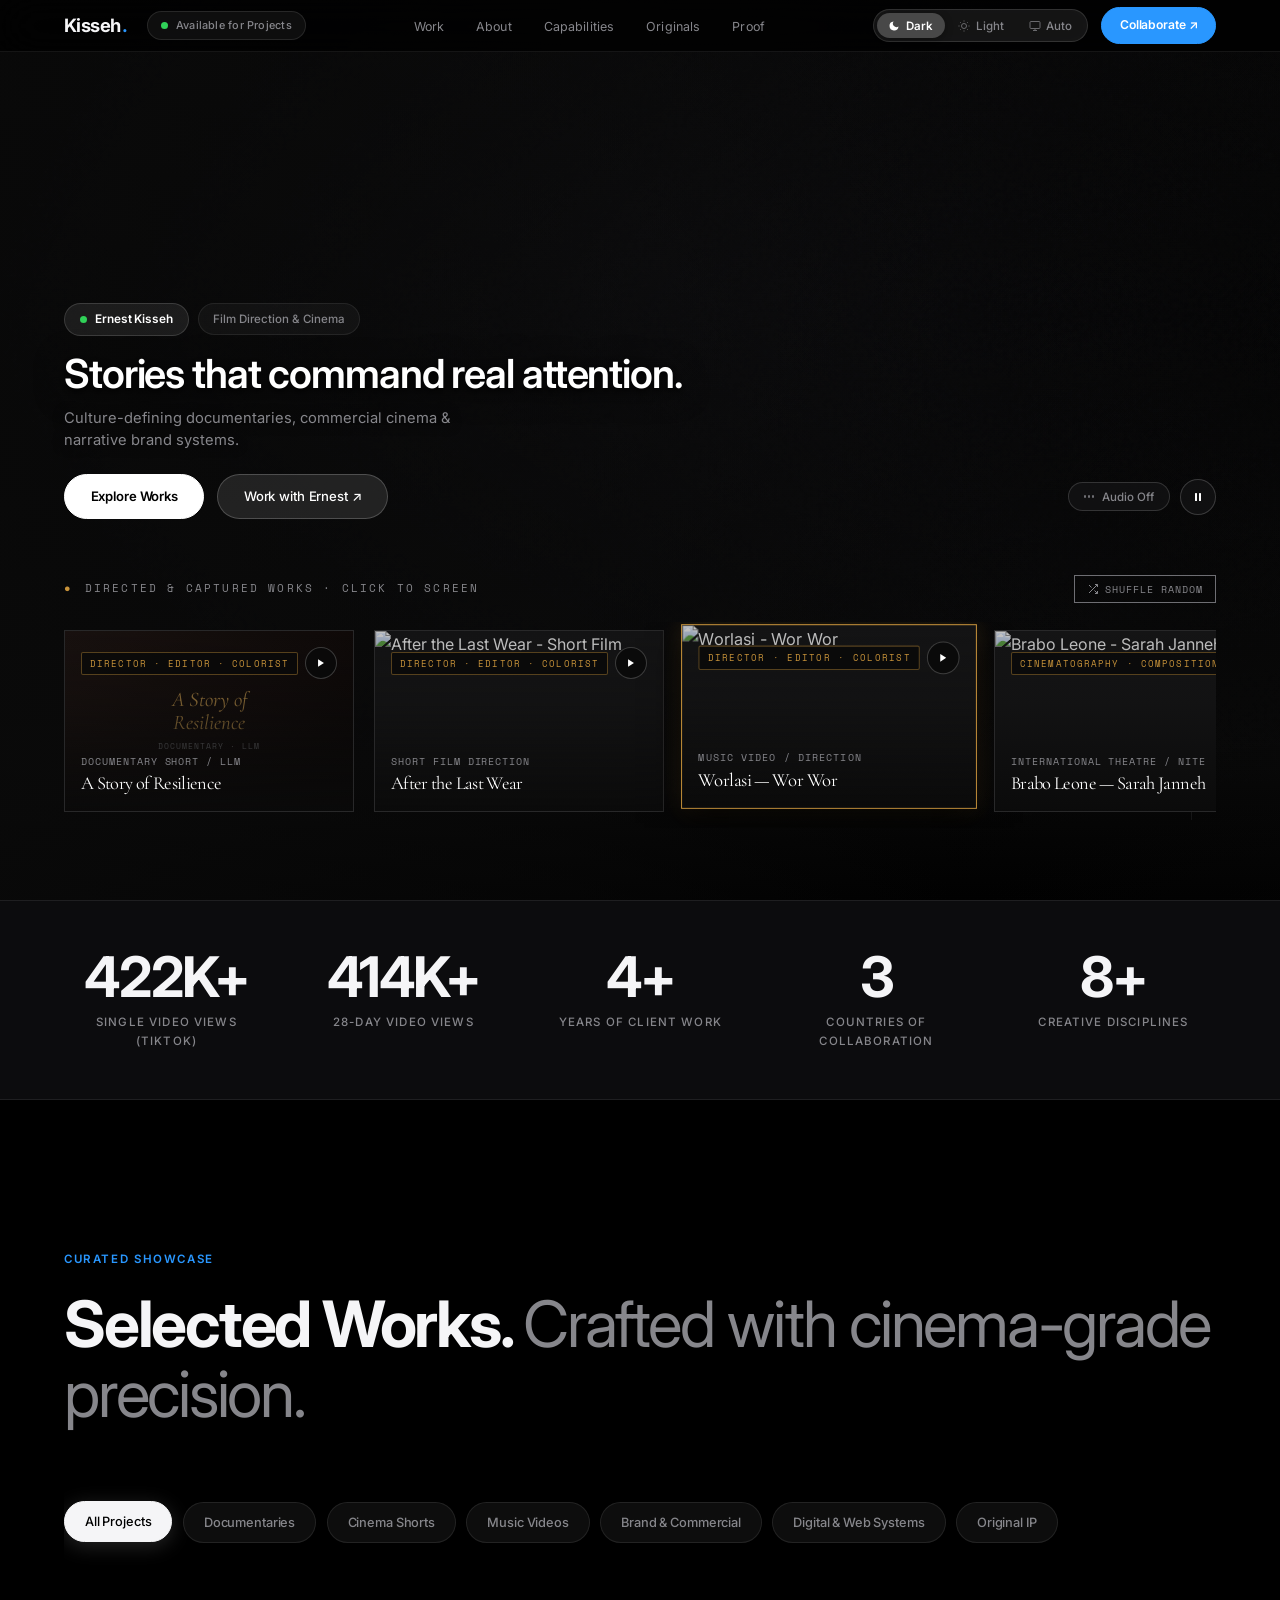
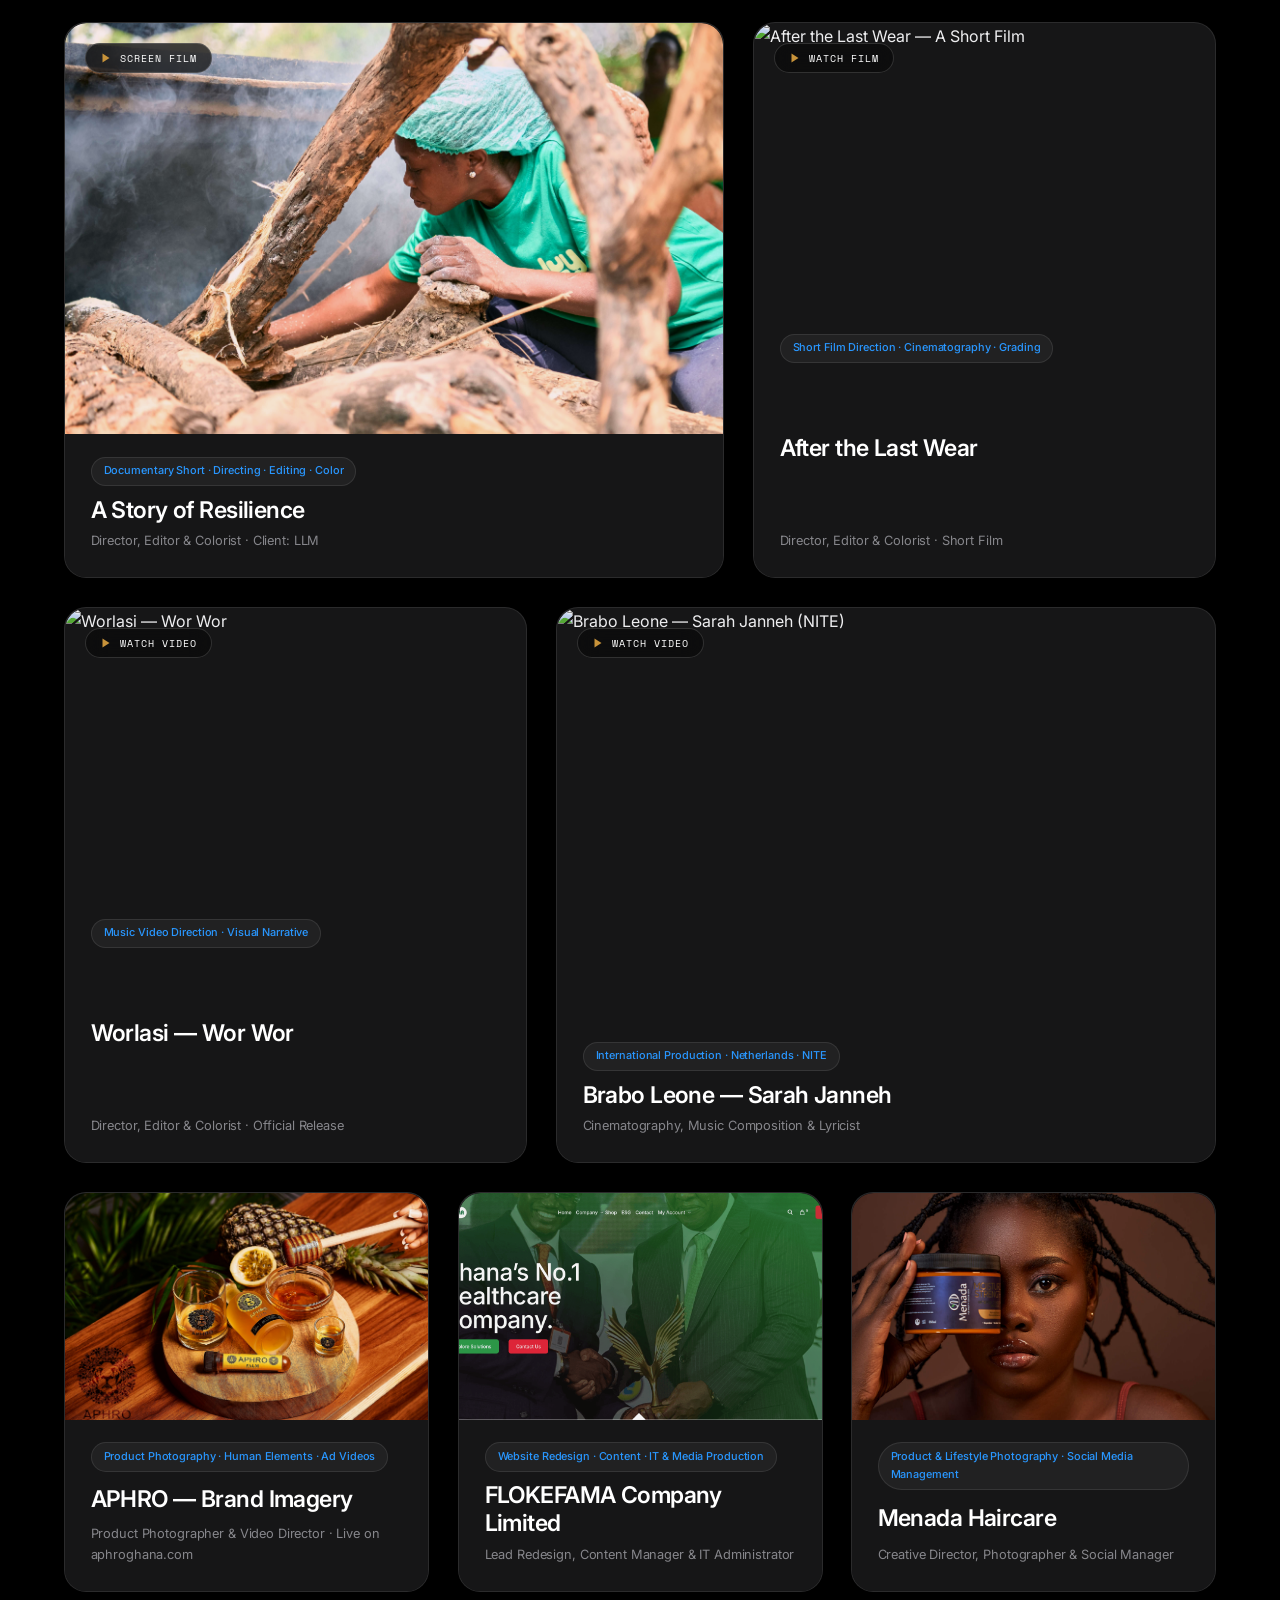
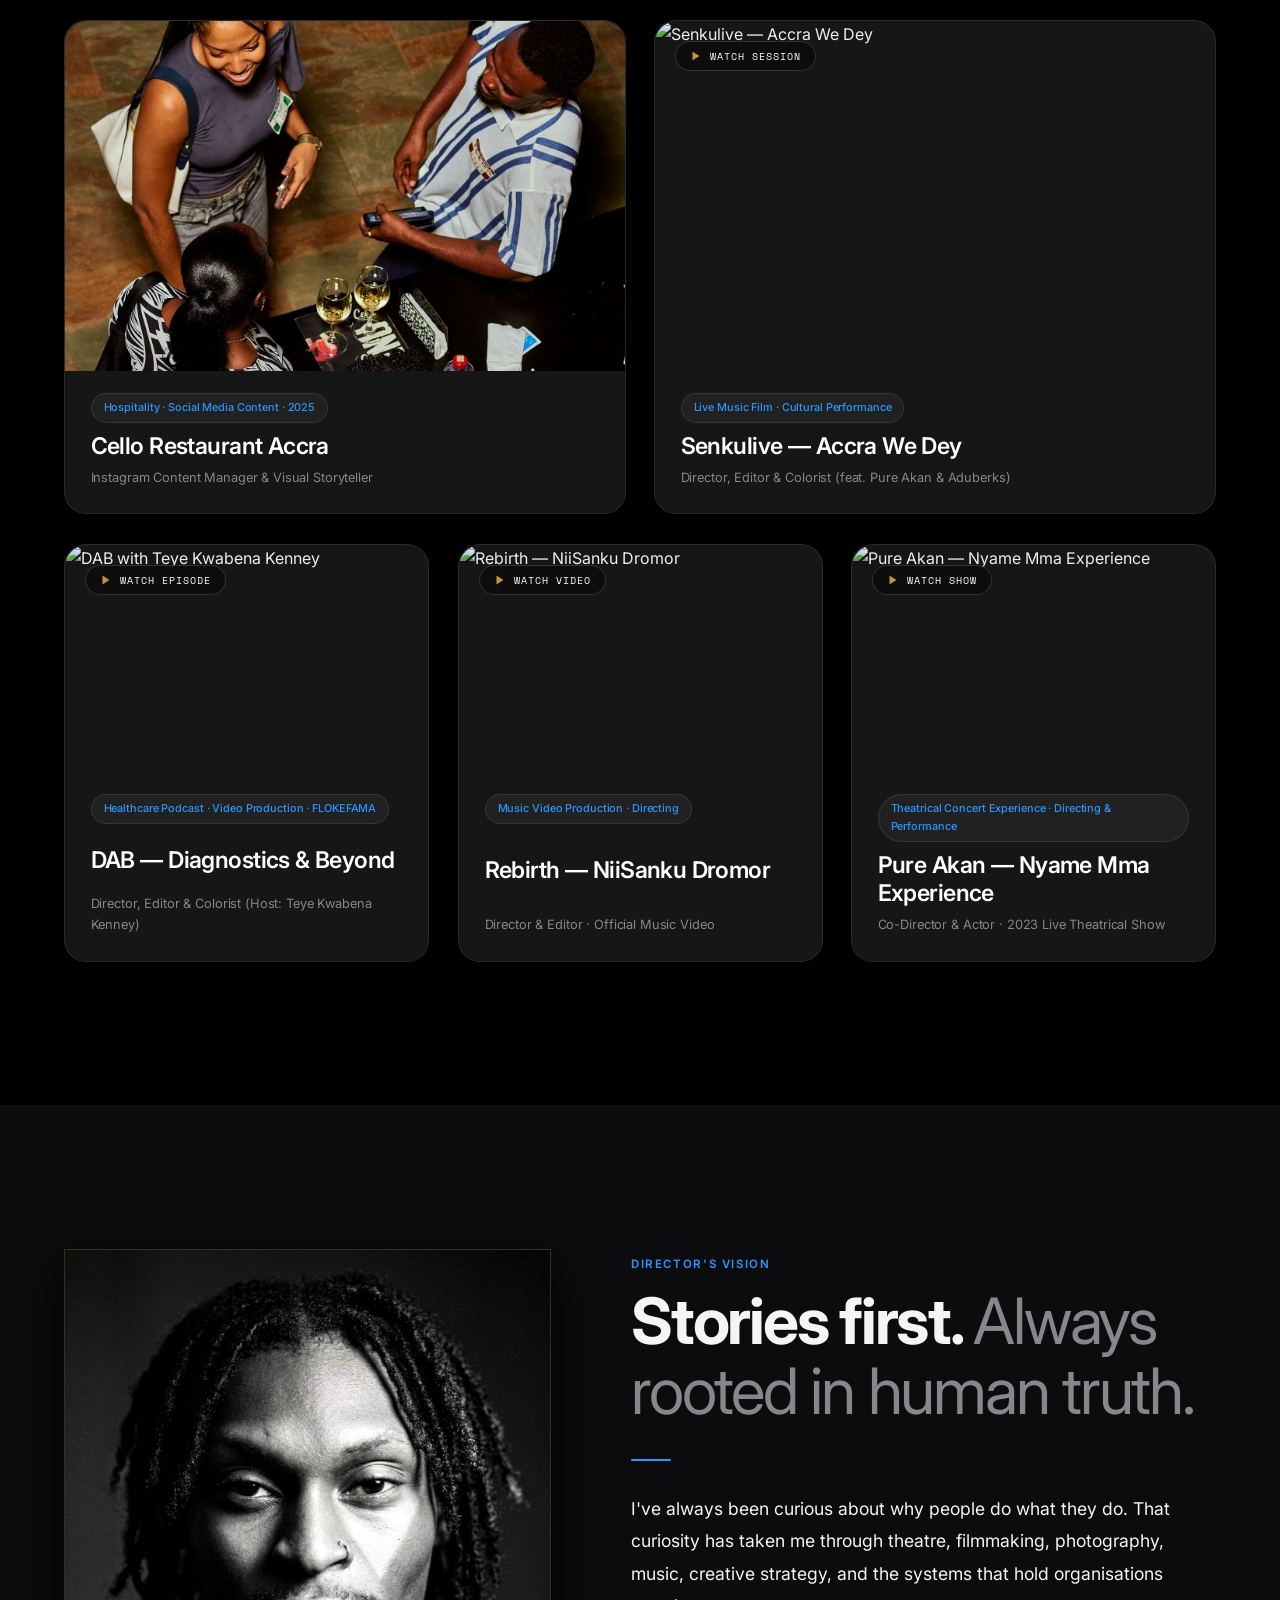
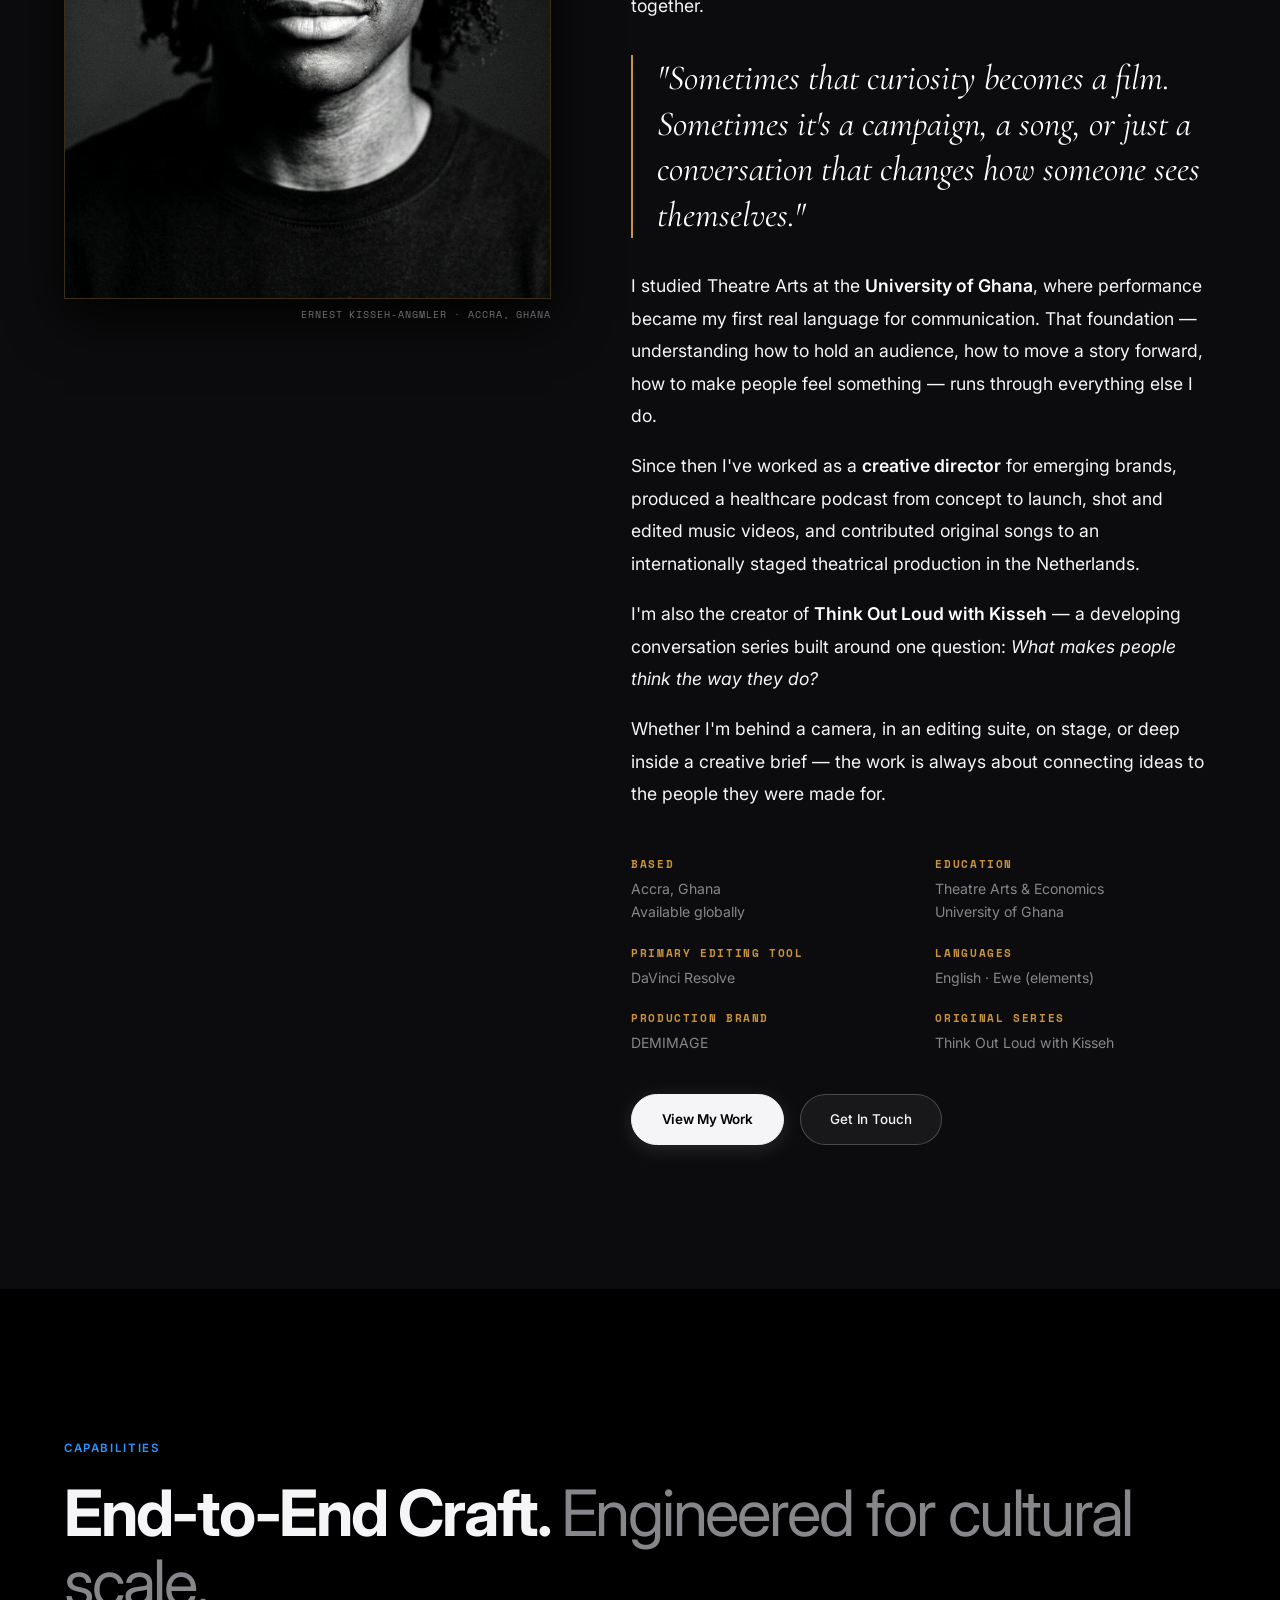
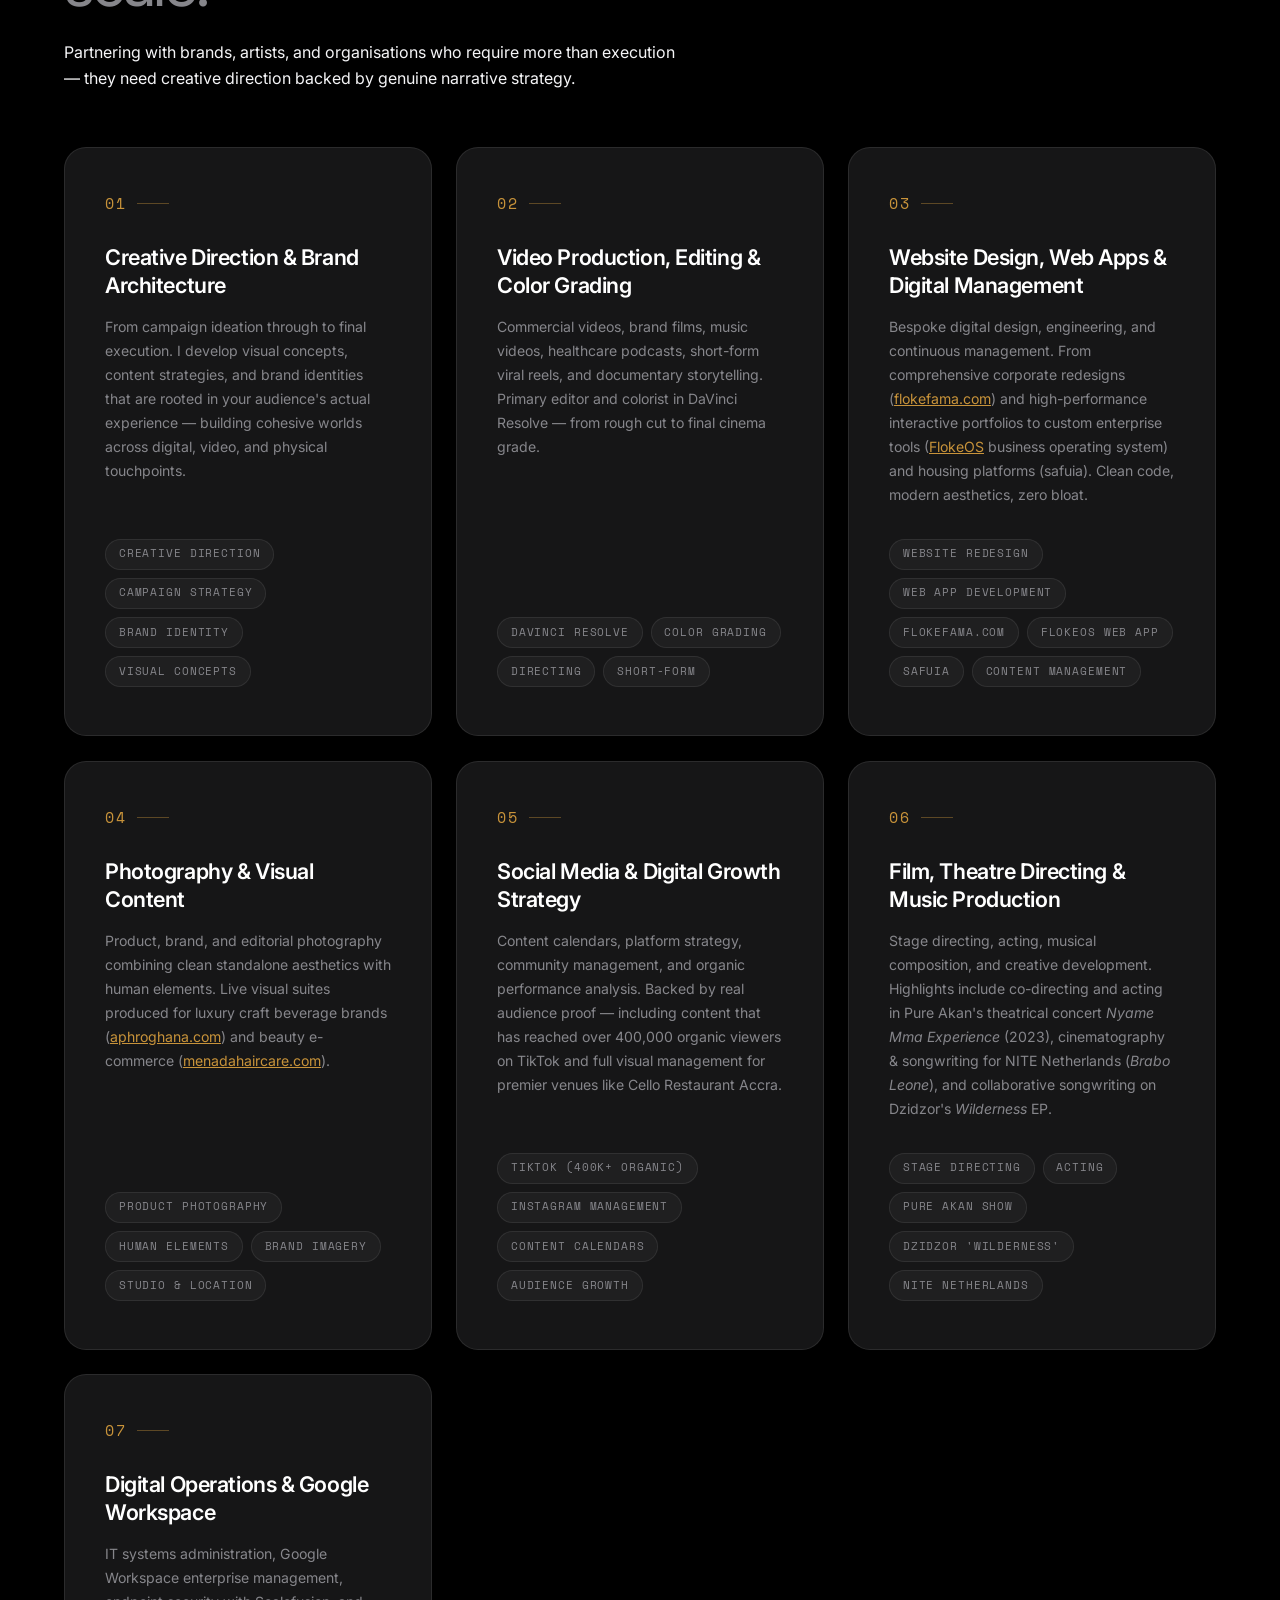
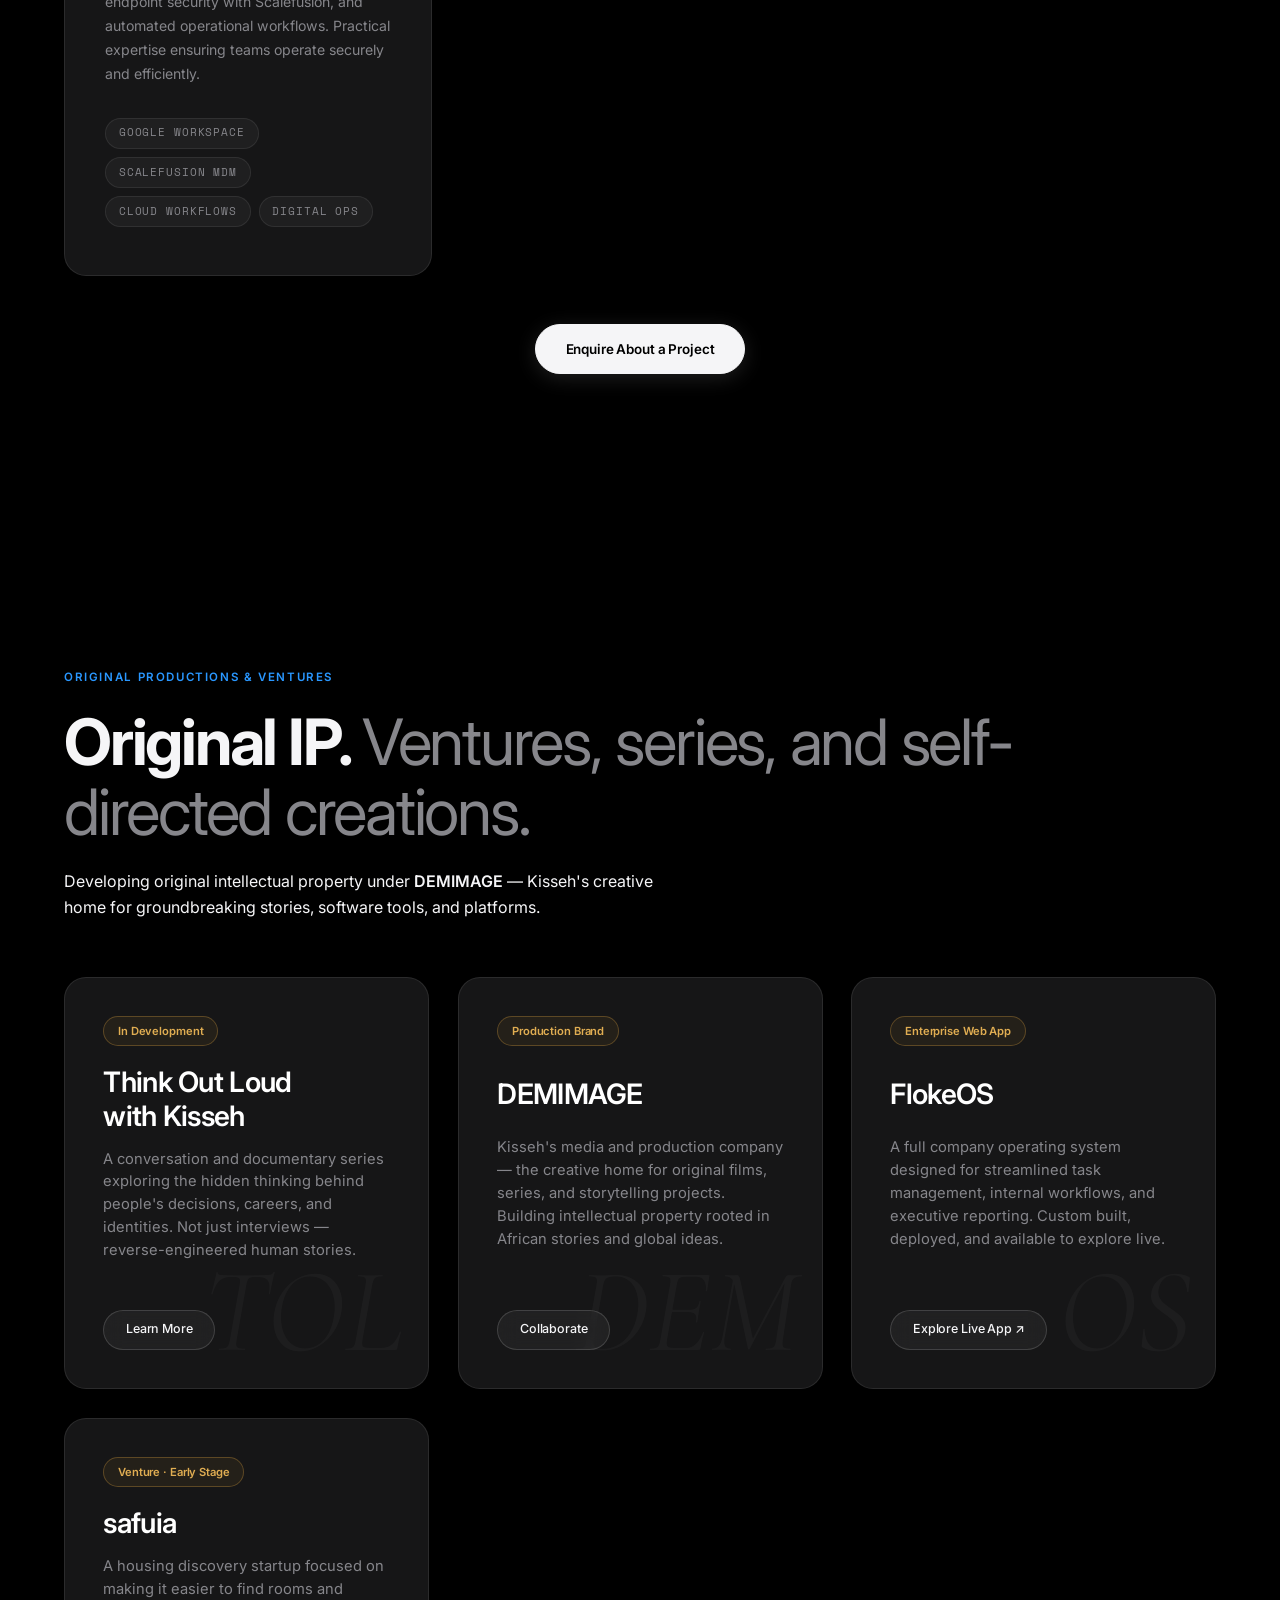
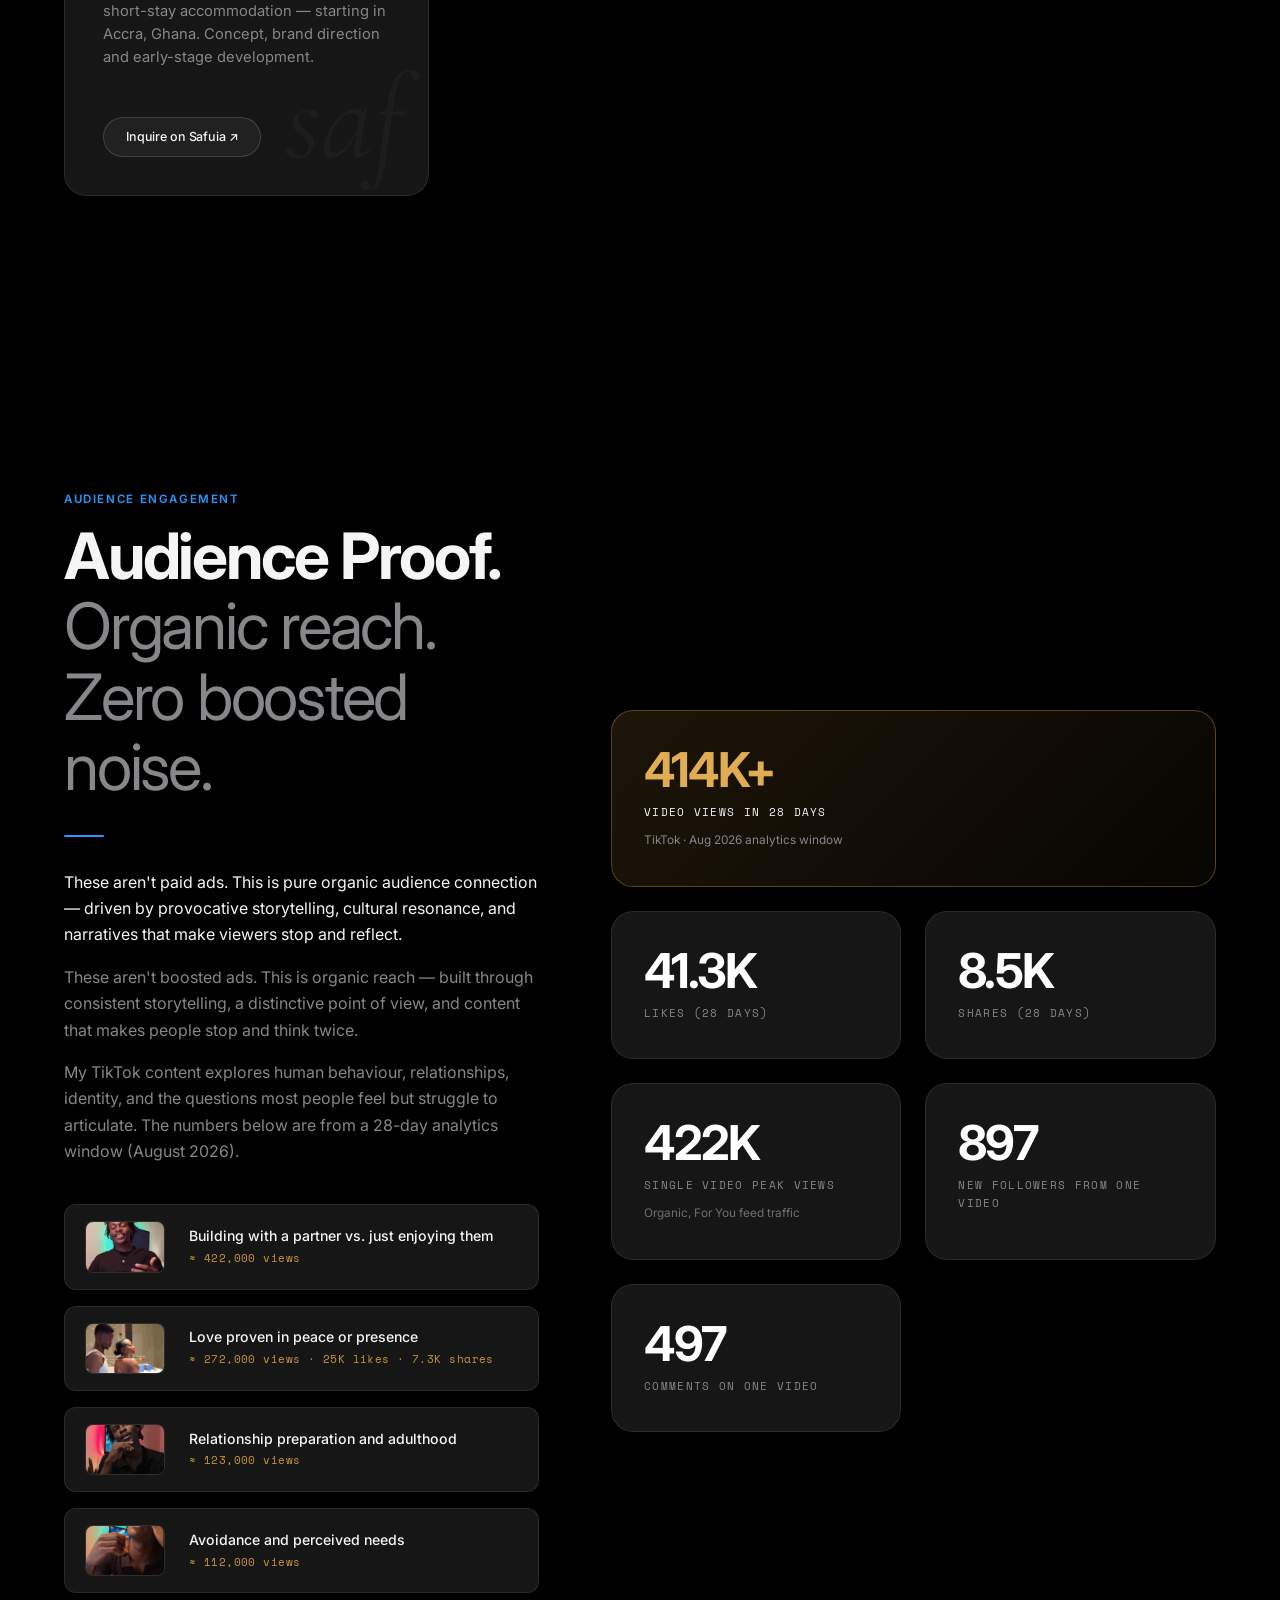
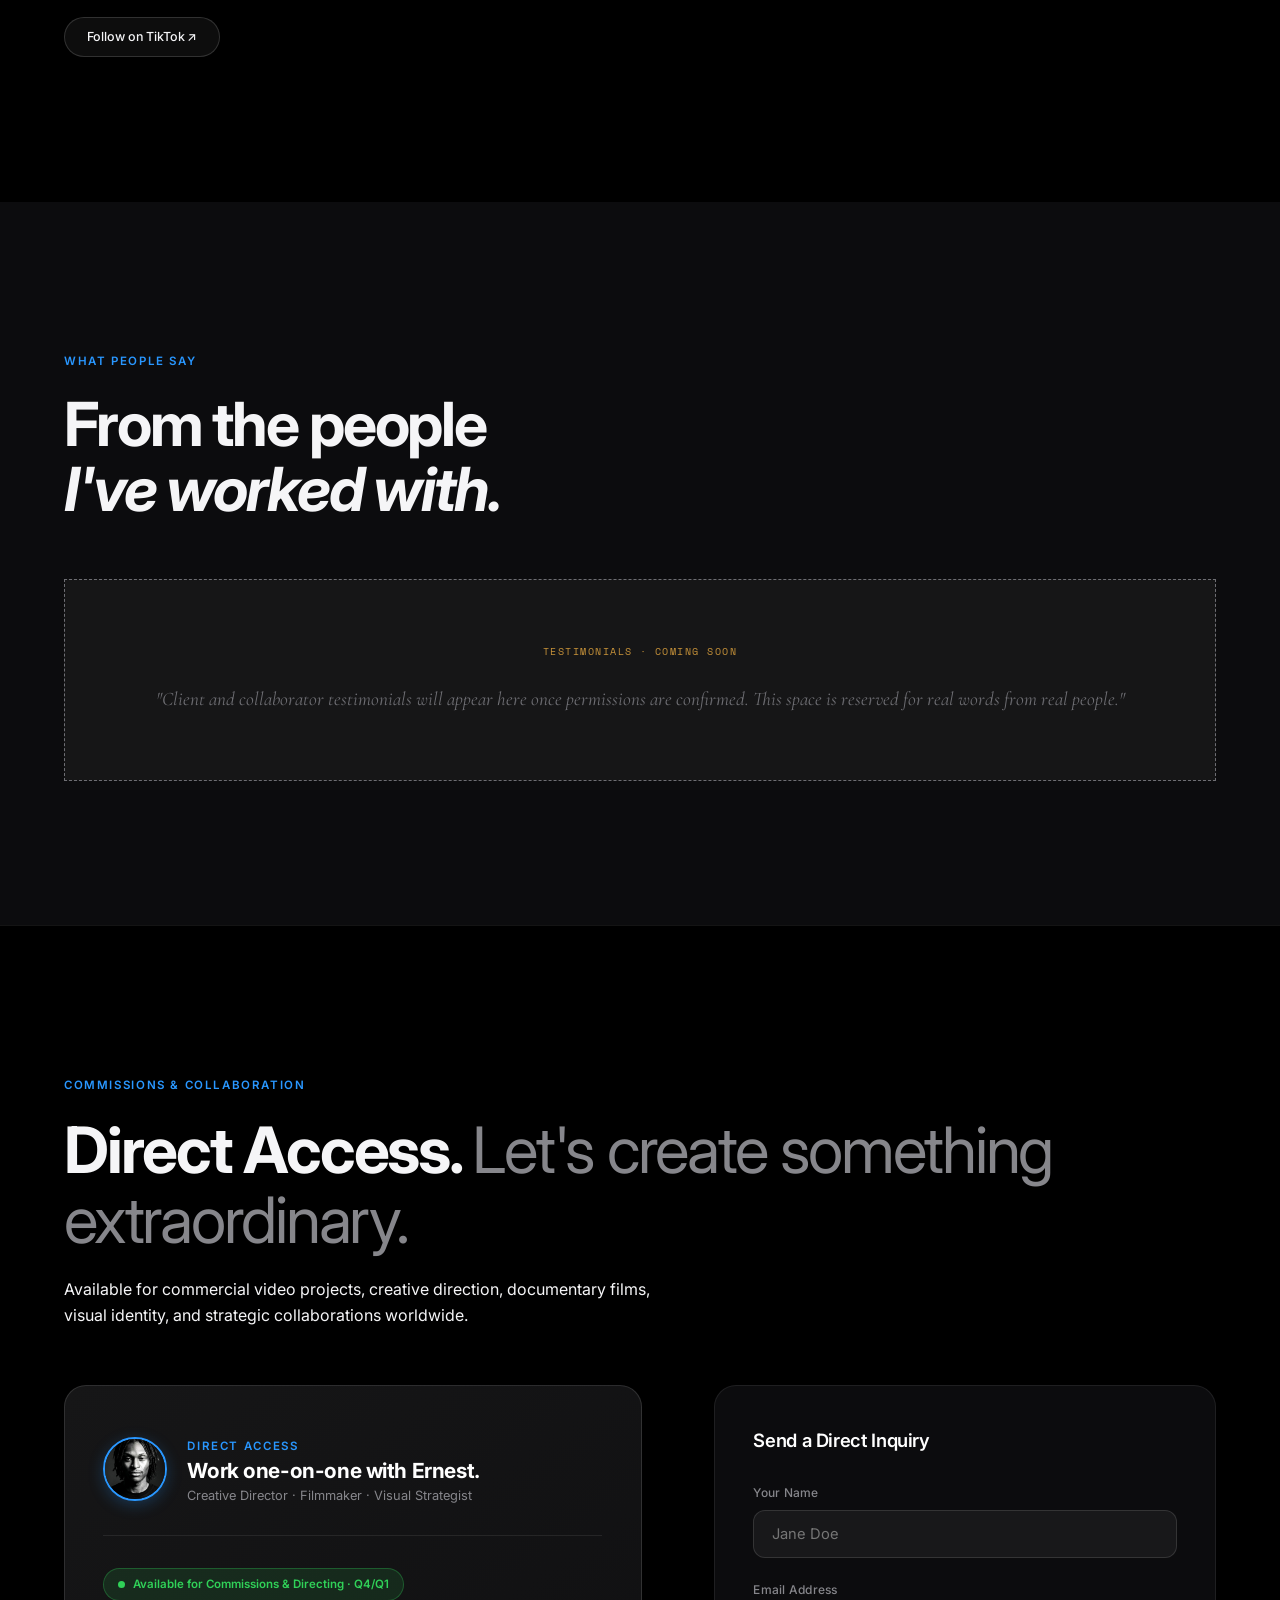
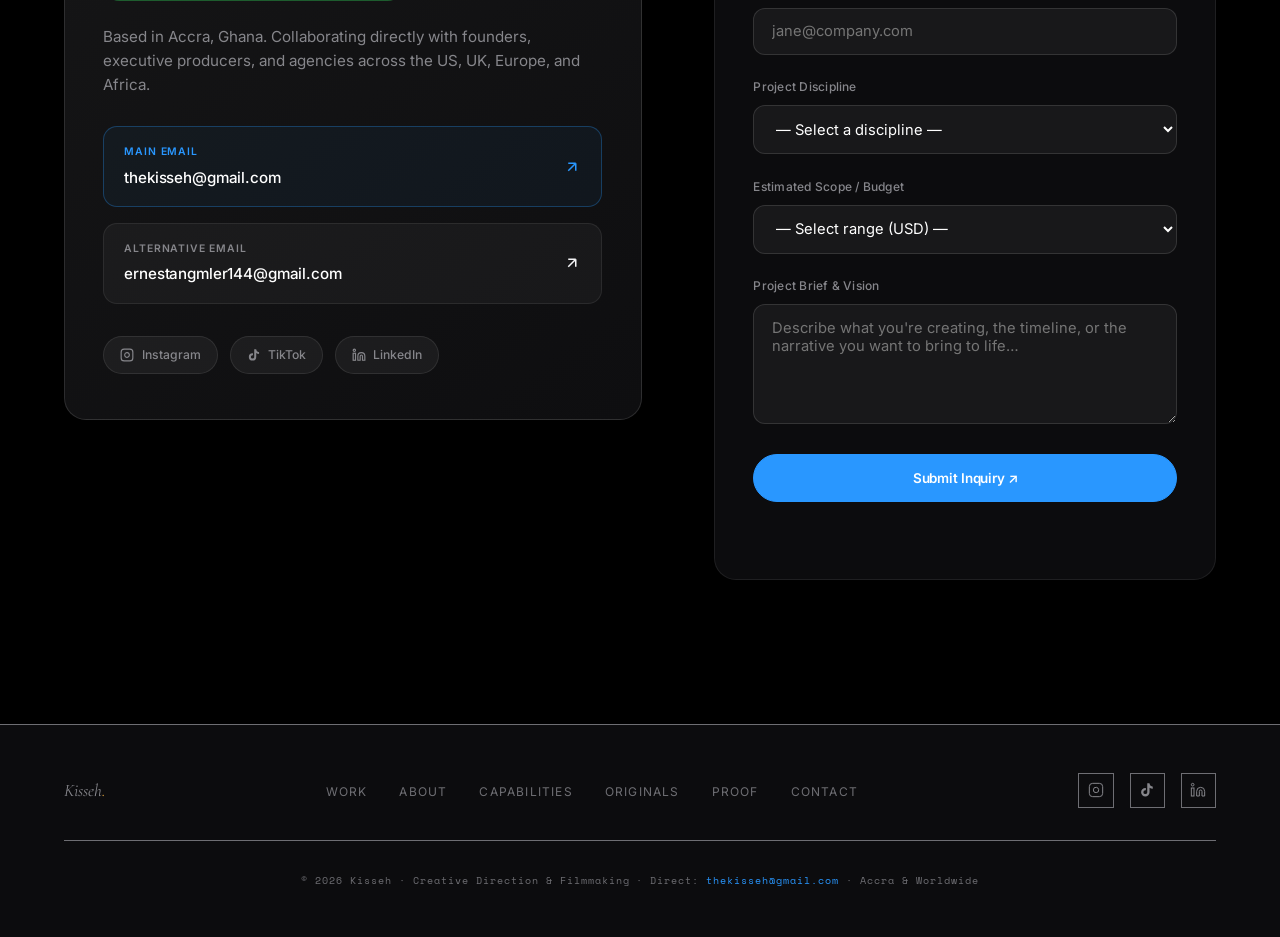
==== commit 5660a956: "Fix mobile hero text scale, remove frosted glass overlay covering works images, fix grid spans for a" ====
--- a/index.html
+++ b/index.html
@@ -924,6 +924,9 @@
             accommodation — starting in Accra, Ghana. Concept, brand direction and
             early-stage development.
           </p>
+          <div style="margin-top:1.5rem;">
+            <a href="#contact" class="btn btn-ghost">Inquire on Safuia ↗</a>
+          </div>
         </div>
       </div>
 
--- a/css/style.css
+++ b/css/style.css
@@ -815,6 +815,7 @@
   box-shadow: 0 25px 50px -10px rgba(0, 0, 0, 0.85), 0 0 25px rgba(200, 147, 58, 0.12);
 }
 
+/* 12-Column Balanced Architecture for all 12 Projects */
 .project-card:nth-child(1) { grid-column: span 7; }
 .project-card:nth-child(2) { grid-column: span 5; }
 .project-card:nth-child(3) { grid-column: span 5; }
@@ -822,14 +823,22 @@
 .project-card:nth-child(5) { grid-column: span 4; }
 .project-card:nth-child(6) { grid-column: span 4; }
 .project-card:nth-child(7) { grid-column: span 4; }
+.project-card:nth-child(8) { grid-column: span 6; }
+.project-card:nth-child(9) { grid-column: span 6; }
+.project-card:nth-child(10) { grid-column: span 4; }
+.project-card:nth-child(11) { grid-column: span 4; }
+.project-card:nth-child(12) { grid-column: span 4; }
+.project-card:nth-child(n+13) { grid-column: span 4; }
 
 .project-img {
   width: 100%;
   aspect-ratio: 16/10;
   object-fit: cover;
   display: block;
-  filter: grayscale(15%) brightness(0.9);
-  transition: filter 0.6s ease, transform 0.6s cubic-bezier(0.16, 1, 0.3, 1);
+  border-top-left-radius: var(--card-radius);
+  border-top-right-radius: var(--card-radius);
+  filter: contrast(1.02) brightness(0.96);
+  transition: filter 0.5s ease, transform 0.5s cubic-bezier(0.16, 1, 0.3, 1);
 }
 
 .project-img-placeholder {
@@ -842,6 +851,8 @@
   flex-direction: column;
   gap: 0.5rem;
   border: 1px dashed var(--text-faint);
+  border-top-left-radius: var(--card-radius);
+  border-top-right-radius: var(--card-radius);
   transition: border-color 0.3s;
 }
 
@@ -860,43 +871,57 @@
 }
 
 .project-card:hover .project-img {
-  filter: grayscale(0%) brightness(1);
-  transform: scale(1.04);
+  filter: contrast(1.06) brightness(1.02);
+  transform: scale(1.03);
 }
 .project-card:hover .project-img-placeholder { border-color: var(--accent); }
 
+/* APPLE PEDESTAL INFO BLOCK: Clean, completely below the image, NO FROSTED GLASS BLOCKING PHOTO */
 .project-info {
-  padding: 2.2rem 1.8rem 1.8rem;
-  background: linear-gradient(0deg, rgba(8, 8, 8, 0.98) 0%, rgba(8, 8, 8, 0.72) 65%, transparent 100%);
-  backdrop-filter: blur(6px);
-  -webkit-backdrop-filter: blur(6px);
+  padding: 1.4rem 1.6rem 1.6rem;
+  background: var(--card-bg);
+  display: flex;
+  flex-direction: column;
+  justify-content: space-between;
+  position: relative;
+  z-index: 2;
+  flex: 1;
   transition: background var(--transition);
+}
+
+/* Ensure no absolute overlay blocks the image */
+.project-card.has-img .project-info {
+  position: relative;
+  bottom: auto;
+  left: auto;
+  right: auto;
+  backdrop-filter: none;
+  -webkit-backdrop-filter: none;
 }
 
 .project-tag {
   display: inline-flex;
   align-items: center;
   gap: 0.4rem;
-  padding: 0.32rem 0.8rem;
+  padding: 0.3rem 0.75rem;
   border-radius: var(--pill-radius);
   background: rgba(255, 255, 255, 0.05);
   border: 1px solid rgba(255, 255, 255, 0.09);
-  backdrop-filter: blur(8px);
-  -webkit-backdrop-filter: blur(8px);
-  font-family: var(--mono);
-  font-size: 0.62rem;
-  letter-spacing: 0.12em;
-  text-transform: uppercase;
-  color: var(--accent-light);
-  margin-bottom: 0.75rem;
+  font-family: var(--sans);
+  font-size: 0.68rem;
+  font-weight: 500;
+  letter-spacing: -0.01em;
+  color: var(--apple-blue);
+  margin-bottom: 0.6rem;
+  width: fit-content;
 }
 
 .project-title {
   font-family: var(--sans);
-  font-size: clamp(1.25rem, 2.2vw, 1.7rem);
+  font-size: clamp(1.2rem, 1.8vw, 1.55rem);
   font-weight: 600;
   color: #fff;
-  line-height: 1.2;
+  line-height: 1.22;
   letter-spacing: -0.025em;
   transition: color var(--transition);
 }
@@ -905,20 +930,20 @@
 }
 
 .project-role {
-  font-size: 0.78rem;
-  color: var(--text-dim);
-  margin-top: 0.45rem;
-  letter-spacing: 0.02em;
+  font-size: 0.8rem;
+  color: var(--apple-text-secondary);
+  margin-top: 0.4rem;
+  letter-spacing: -0.01em;
 }
 
 .project-arrow {
   position: absolute;
-  top: 1.5rem;
-  right: 1.5rem;
-  width: 2.6rem;
-  height: 2.6rem;
-  border: 1px solid rgba(255, 255, 255, 0.2);
-  background: rgba(10, 10, 10, 0.65);
+  top: 1.25rem;
+  right: 1.25rem;
+  width: 2.4rem;
+  height: 2.4rem;
+  border: 1px solid rgba(255, 255, 255, 0.18);
+  background: rgba(10, 10, 12, 0.7);
   backdrop-filter: blur(12px);
   -webkit-backdrop-filter: blur(12px);
   border-radius: 50%;
@@ -927,7 +952,7 @@
   justify-content: center;
   color: #fff;
   opacity: 0;
-  transform: translateY(0.5rem) scale(0.9);
+  transform: translateY(0.3rem) scale(0.92);
   transition: all var(--transition);
   z-index: 6;
 }
@@ -935,19 +960,9 @@
 .project-card:hover .project-arrow {
   opacity: 1;
   transform: translateY(0) scale(1);
-  border-color: var(--accent);
-  color: var(--accent);
-}
-
-/* Overlay for cards with absolute info */
-.project-card.has-img {
-  position: relative;
-}
-.project-card.has-img .project-info {
-  position: absolute;
-  bottom: 0; left: 0; right: 0;
-}
-  bottom: 0; left: 0; right: 0;
+  border-color: var(--apple-blue);
+  color: var(--apple-blue);
+  background: rgba(0, 113, 227, 0.15);
 }
 
 /* --- ABOUT ------------------------------------------------- */
@@ -1156,74 +1171,108 @@
   color: var(--text);
 }
 
-/* --- ORIGINAL PROJECTS ------------------------------------- */
-#originals { background: var(--bg-2); }
+/* --- ORIGINAL PRODUCTIONS & VENTURES (APPLE BENTO CARDS) -- */
+#originals { background: var(--bg); }
 
 .originals-grid {
   display: grid;
-  grid-template-columns: repeat(auto-fit, minmax(360px, 1fr));
-  gap: 2px;
+  grid-template-columns: repeat(auto-fit, minmax(320px, 1fr));
+  gap: 1.8rem;
 }
 
 .original-card {
   position: relative;
   overflow: hidden;
-  aspect-ratio: 16/9;
-  background: var(--bg-3);
+  background: var(--apple-card);
+  border: 1px solid var(--apple-card-border);
+  border-radius: var(--apple-radius-card);
+  padding: 2.4rem;
+  min-height: 360px;
+  display: flex;
+  flex-direction: column;
+  justify-content: space-between;
+  transition: transform var(--transition), border-color var(--transition), box-shadow var(--transition);
+}
+
+.original-card:hover {
+  transform: translateY(-5px);
+  border-color: var(--apple-card-border-hover);
+  box-shadow: 0 20px 45px rgba(0, 0, 0, 0.7);
 }
 
 .original-bg {
   position: absolute;
-  inset: 0;
-  display: flex;
-  align-items: center;
-  justify-content: center;
+  right: 1.5rem;
+  bottom: 1rem;
   font-family: var(--serif);
-  font-size: 8rem;
-  color: rgba(255,255,255,0.03);
+  font-size: 7.5rem;
+  color: rgba(255, 255, 255, 0.03);
   font-style: italic;
   user-select: none;
-  transition: color 0.4s;
-}
-.original-card:hover .original-bg { color: rgba(200,147,58,0.06); }
+  pointer-events: none;
+  line-height: 1;
+  z-index: 0;
+  transition: color 0.4s ease;
+}
+.original-card:hover .original-bg {
+  color: rgba(200, 147, 58, 0.08);
+}
 
 .original-info {
-  position: absolute;
-  inset: 0;
-  padding: 2.5rem;
+  position: relative;
+  z-index: 2;
   display: flex;
   flex-direction: column;
-  justify-content: flex-end;
-  background: linear-gradient(0deg, rgba(10,10,10,0.95) 0%, rgba(10,10,10,0.3) 60%, transparent 100%);
+  justify-content: space-between;
+  height: 100%;
+  flex: 1;
 }
 
 .original-status {
-  font-family: var(--mono);
-  font-size: 0.62rem;
-  letter-spacing: 0.15em;
-  text-transform: uppercase;
-  padding: 0.25rem 0.6rem;
-  border: 1px solid currentColor;
+  font-family: var(--sans);
+  font-size: 0.7rem;
+  font-weight: 600;
+  letter-spacing: -0.01em;
+  padding: 0.3rem 0.85rem;
+  border-radius: var(--apple-radius-pill);
+  background: rgba(255, 255, 255, 0.06);
+  border: 1px solid rgba(255, 255, 255, 0.12);
   display: inline-flex;
+  align-items: center;
   width: fit-content;
-  margin-bottom: 1rem;
-}
-
-.original-status.active { color: #4ade80; border-color: #4ade80; }
-.original-status.development { color: var(--accent); border-color: var(--accent); }
+  margin-bottom: 1.25rem;
+  color: var(--apple-blue);
+}
+
+.original-status.active {
+  color: #30d158;
+  border-color: rgba(48, 209, 88, 0.35);
+  background: rgba(48, 209, 88, 0.08);
+}
+.original-status.development {
+  color: var(--accent-light);
+  border-color: rgba(200, 147, 58, 0.35);
+  background: rgba(200, 147, 58, 0.08);
+}
 
 .original-title {
-  font-family: var(--serif);
-  font-size: clamp(1.8rem, 3vw, 2.5rem);
-  color: #fff;
-  line-height: 1.1;
+  font-family: var(--sans);
+  font-size: clamp(1.4rem, 2.2vw, 1.85rem);
+  font-weight: 600;
+  color: #ffffff;
+  line-height: 1.2;
+  letter-spacing: -0.025em;
+  margin-bottom: 0.85rem;
+  display: block;
 }
 
 .original-desc {
-  font-size: 0.88rem;
-  color: var(--text-dim);
-  margin-top: 0.75rem;
-  max-width: 40ch;
+  font-family: var(--sans);
+  font-size: 0.92rem;
+  color: var(--apple-text-secondary);
+  line-height: 1.55;
+  margin-bottom: 1.5rem;
+  max-width: 44ch;
 }
 
 /* --- AUDIENCE PROOF (SKYVE BENTO METRIC TILES) ------------ */
@@ -1822,11 +1871,76 @@
   :root { --section-gap: 5rem; }
   .nav-links, .nav-cta { display: none; }
   .hamburger { display: flex; }
-  .hero-name { font-size: clamp(1.6rem, 5.5vw, 2.1rem); }
-  .apple-hero-actions-bar { flex-direction: column; align-items: flex-start; gap: 1rem; }
-  .work-grid { grid-template-columns: 1fr; }
-  .project-card:nth-child(n) { grid-column: span 1; }
-  .originals-grid { grid-template-columns: 1fr; }
+
+  /* Mobile Hero: Clean, Restrained Apple Scale */
+  #hero {
+    min-height: 100svh;
+    padding: 0 var(--gutter) 2.5rem;
+    justify-content: flex-end;
+  }
+  .apple-hero-badges {
+    margin-bottom: 0.65rem;
+    gap: 0.4rem;
+  }
+  .apple-hero-pill-badge,
+  .apple-hero-pill-secondary {
+    font-size: 0.66rem;
+    padding: 0.24rem 0.65rem;
+  }
+  .hero-name,
+  .apple-hero-headline,
+  .apple-hero-title {
+    font-size: clamp(1.25rem, 4.2vw, 1.55rem) !important;
+    line-height: 1.18;
+    max-width: 20ch;
+    letter-spacing: -0.02em;
+    margin-bottom: 0.45rem;
+  }
+  .apple-hero-subtitle {
+    font-size: 0.82rem;
+    line-height: 1.42;
+    max-width: 32ch;
+    margin-bottom: 1.1rem;
+  }
+  .apple-hero-actions-bar {
+    display: flex;
+    flex-wrap: wrap;
+    align-items: center;
+    gap: 0.65rem;
+    margin-bottom: 1.25rem;
+  }
+  .hero-cta {
+    display: flex;
+    gap: 0.55rem;
+  }
+  .apple-btn-white,
+  .apple-btn-glass {
+    padding: 0.52rem 1.15rem;
+    font-size: 0.76rem;
+  }
+  .apple-ctrl-pill {
+    padding: 0.32rem 0.72rem;
+    font-size: 0.66rem;
+  }
+  .apple-ctrl-circle {
+    width: 30px;
+    height: 30px;
+  }
+  .hero-collage-block {
+    margin-top: 1.5rem;
+  }
+
+  .work-grid {
+    grid-template-columns: 1fr;
+    gap: 1.5rem;
+  }
+  .project-card:nth-child(n) {
+    grid-column: span 1 !important;
+  }
+  .originals-grid {
+    grid-template-columns: 1fr;
+    gap: 1.25rem;
+  }
   .about-details { grid-template-columns: 1fr; }
   .proof-metrics { grid-template-columns: 1fr 1fr; }
   .metric-card.featured { grid-column: span 2; }
@@ -1835,7 +1949,15 @@
 }
 
 @media (max-width: 480px) {
-  .hero-name { font-size: 1.55rem; }
+  .hero-name,
+  .apple-hero-headline,
+  .apple-hero-title {
+    font-size: 1.22rem !important;
+    line-height: 1.16;
+  }
+  .apple-hero-subtitle {
+    font-size: 0.78rem;
+  }
   .proof-metrics { grid-template-columns: 1fr; }
   .metric-card.featured { grid-column: span 1; }
   .footer-inner { flex-direction: column; text-align: center; }
@@ -2481,7 +2603,7 @@
   color: #1d1d1f;
 }
 [data-theme="light"] .project-info {
-  background: linear-gradient(0deg, rgba(255, 255, 255, 0.98) 0%, rgba(255, 255, 255, 0.85) 75%, transparent 100%);
+  background: #ffffff;
 }
 [data-theme="light"] .project-tag {
   background: rgba(0, 0, 0, 0.05);
@@ -2590,9 +2712,32 @@
 [data-theme="light"] .original-card {
   background: #ffffff;
   border-color: rgba(0, 0, 0, 0.08);
+  box-shadow: 0 4px 20px rgba(0, 0, 0, 0.05);
+}
+[data-theme="light"] .original-card:hover {
+  box-shadow: 0 16px 40px rgba(0, 0, 0, 0.09);
 }
 [data-theme="light"] .original-title {
   color: #1d1d1f;
+}
+[data-theme="light"] .original-desc {
+  color: #6e6e73;
+}
+[data-theme="light"] .original-bg {
+  color: rgba(0, 0, 0, 0.03);
+}
+[data-theme="light"] .original-card:hover .original-bg {
+  color: rgba(0, 0, 0, 0.06);
+}
+[data-theme="light"] .btn-ghost {
+  color: #1d1d1f;
+  border-color: rgba(0, 0, 0, 0.15);
+  background: rgba(0, 0, 0, 0.04);
+}
+[data-theme="light"] .btn-ghost:hover {
+  background: rgba(0, 113, 227, 0.08);
+  border-color: var(--apple-blue);
+  color: var(--apple-blue);
 }
 [data-theme="light"] footer {
   background: #ffffff;
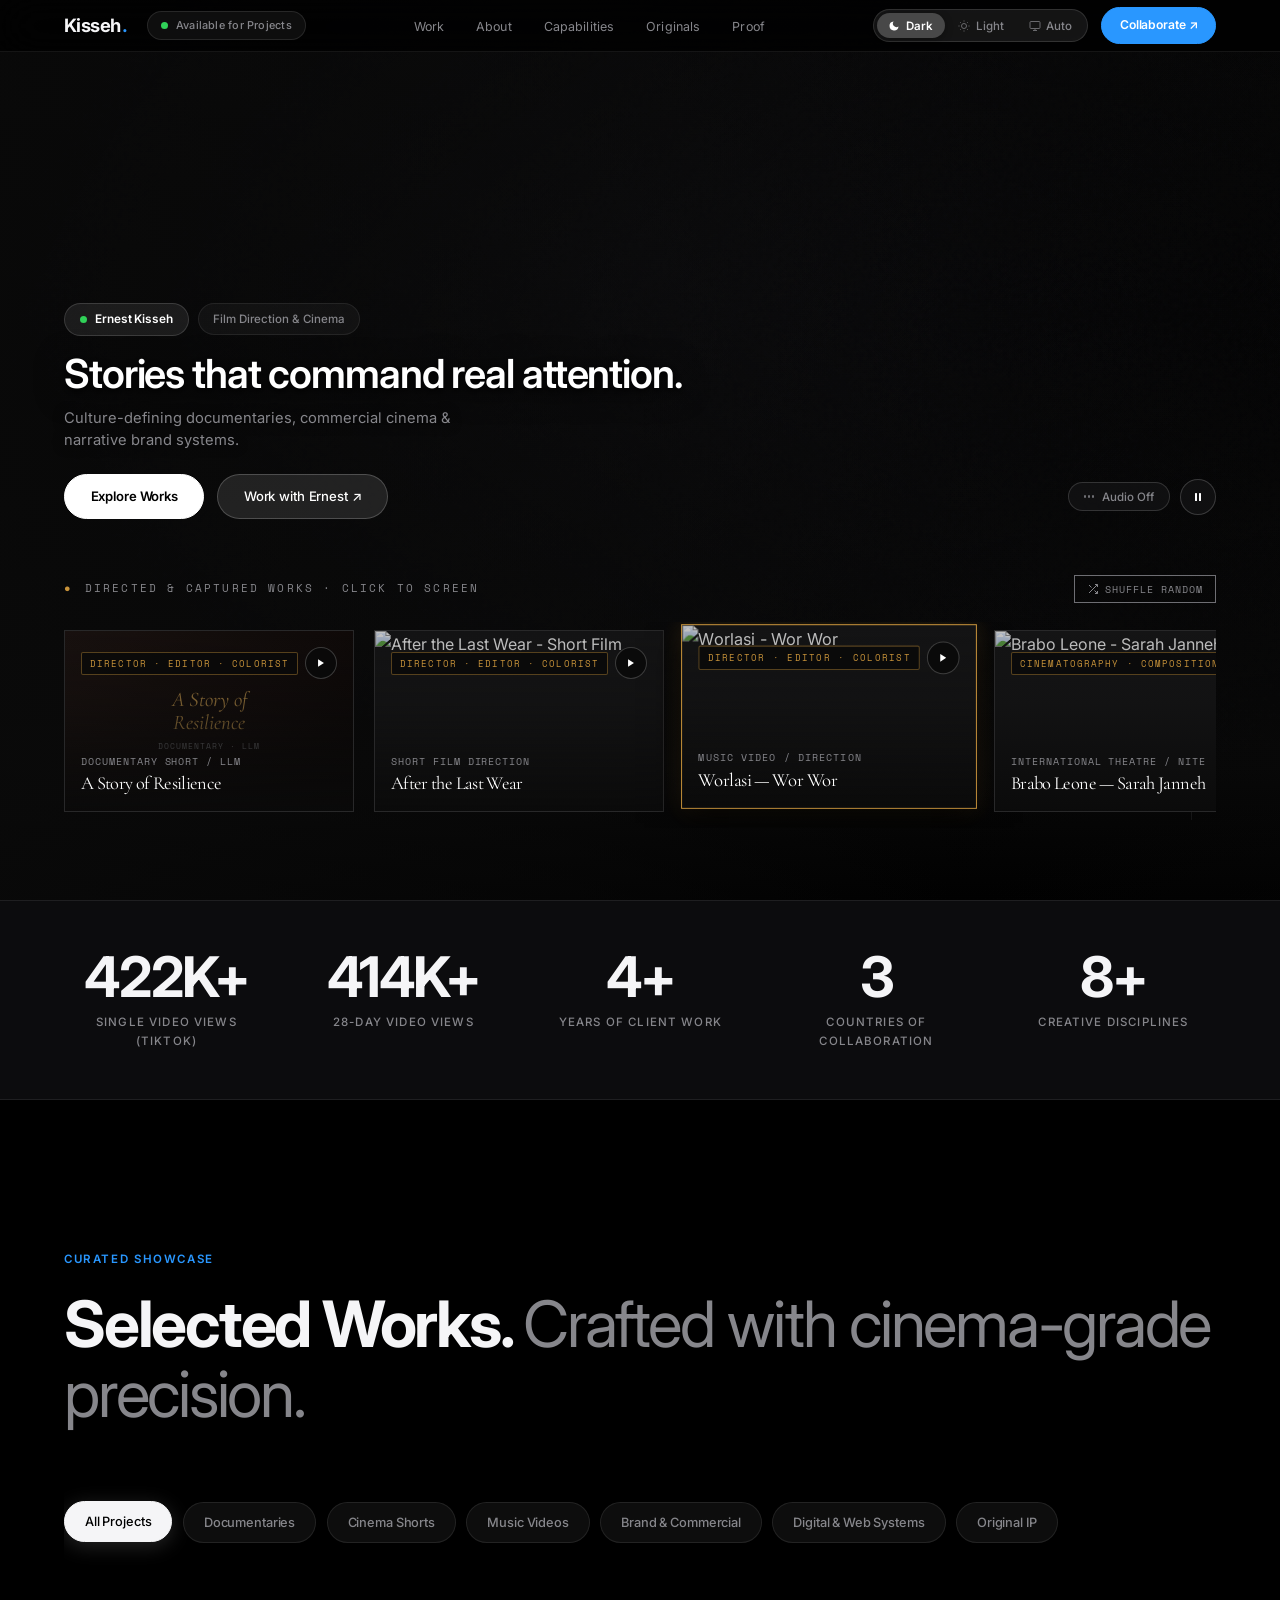
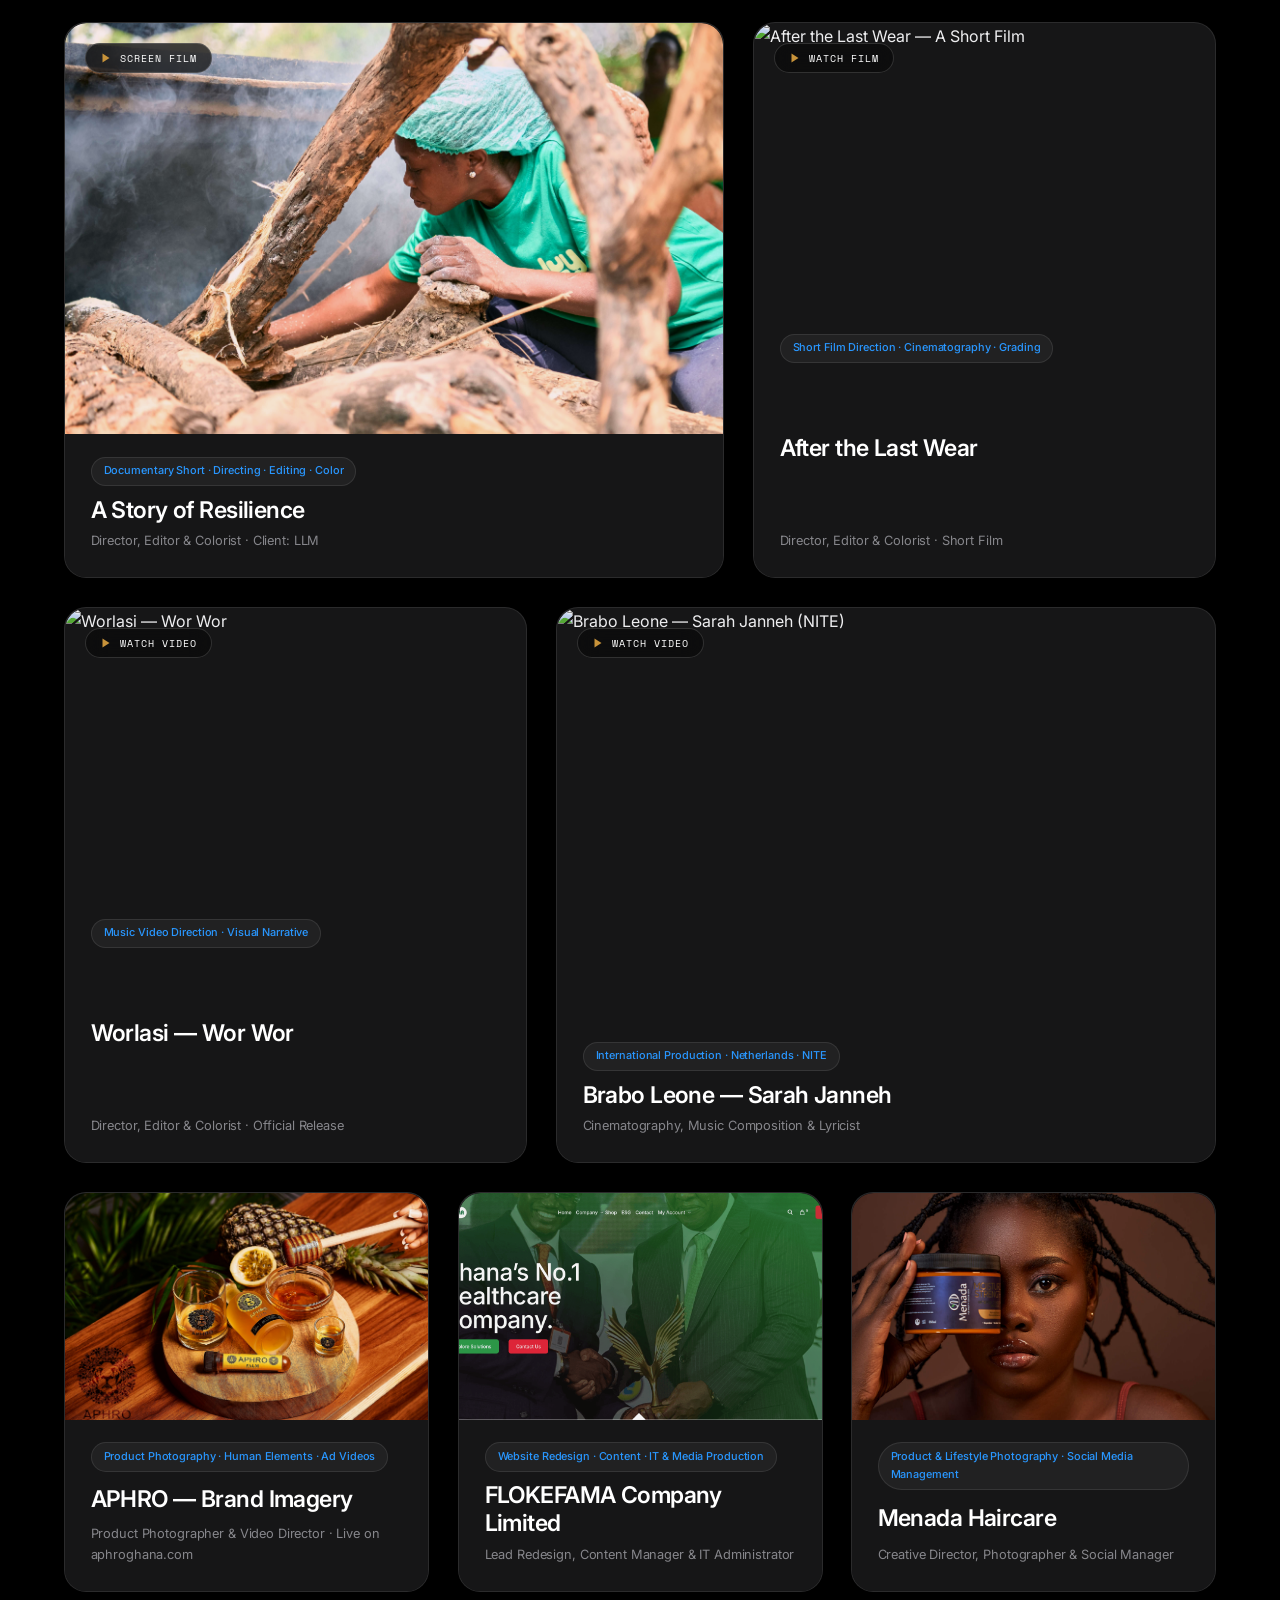
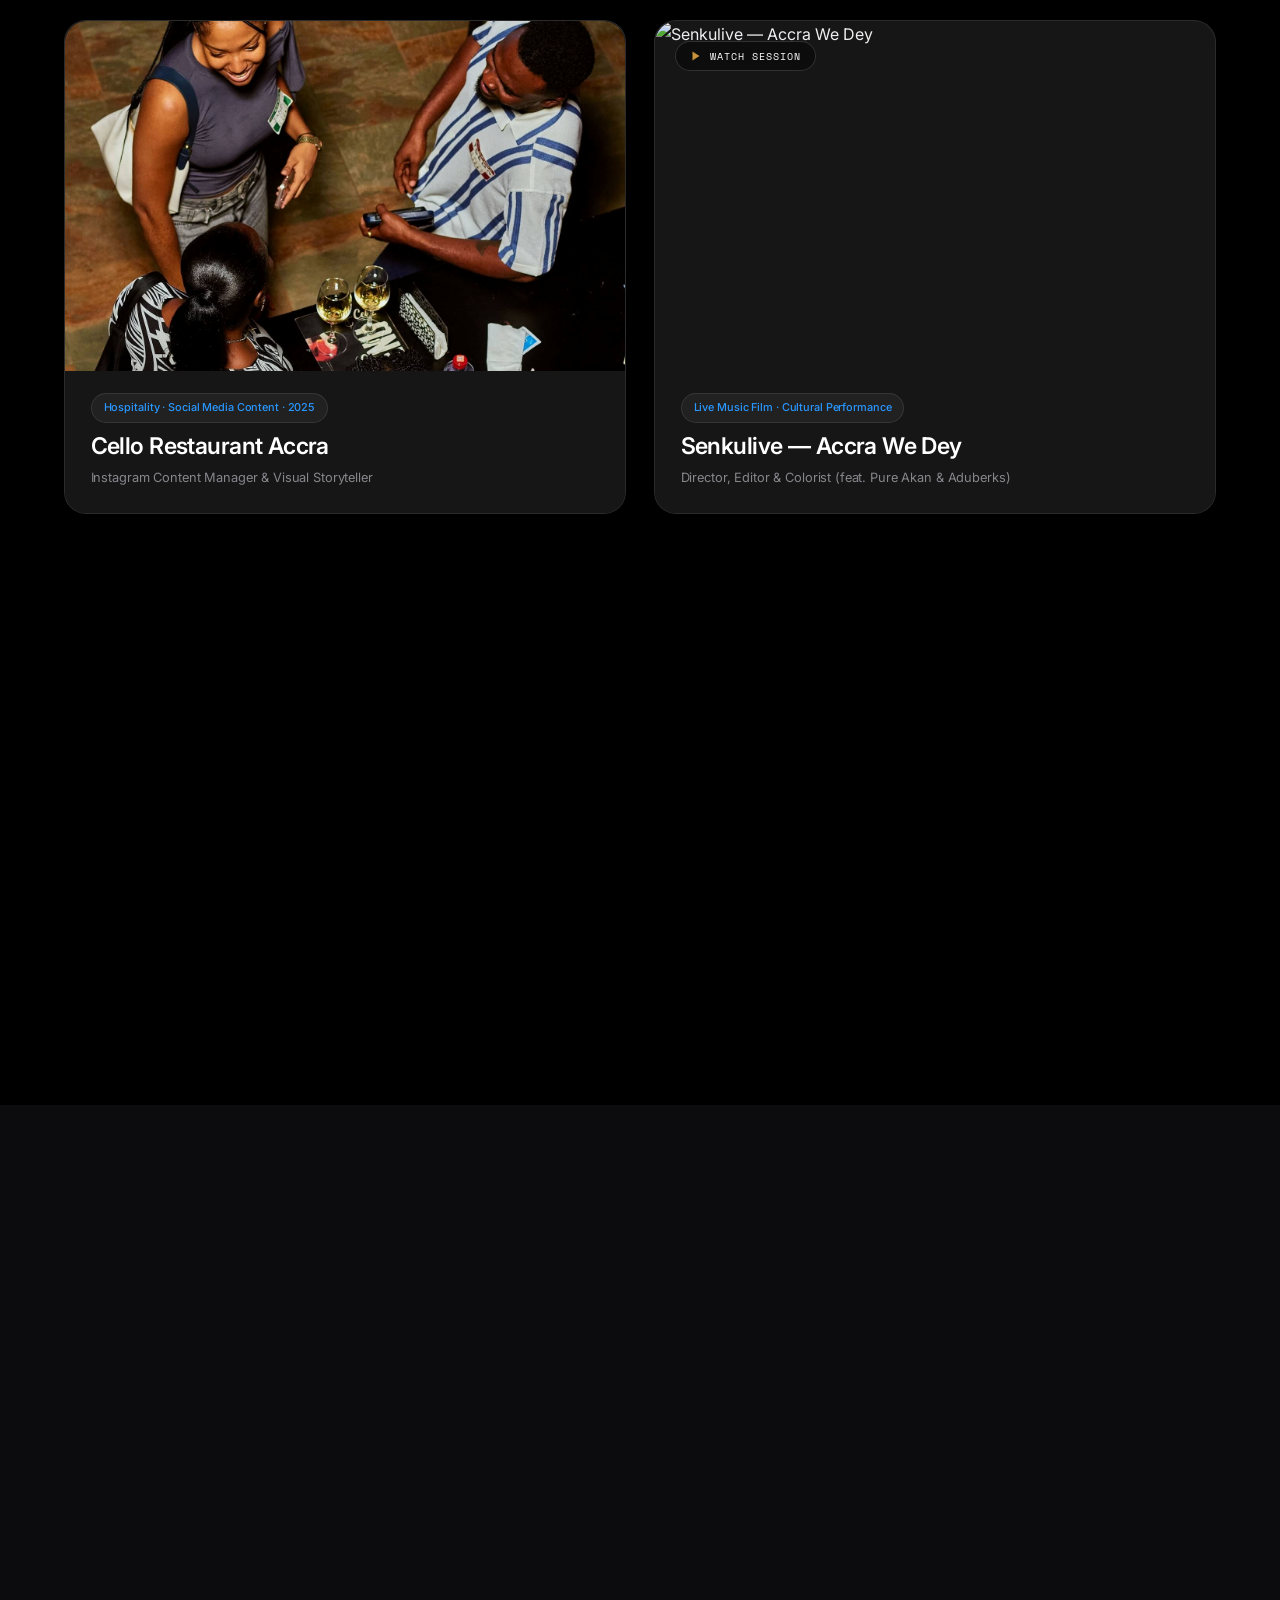
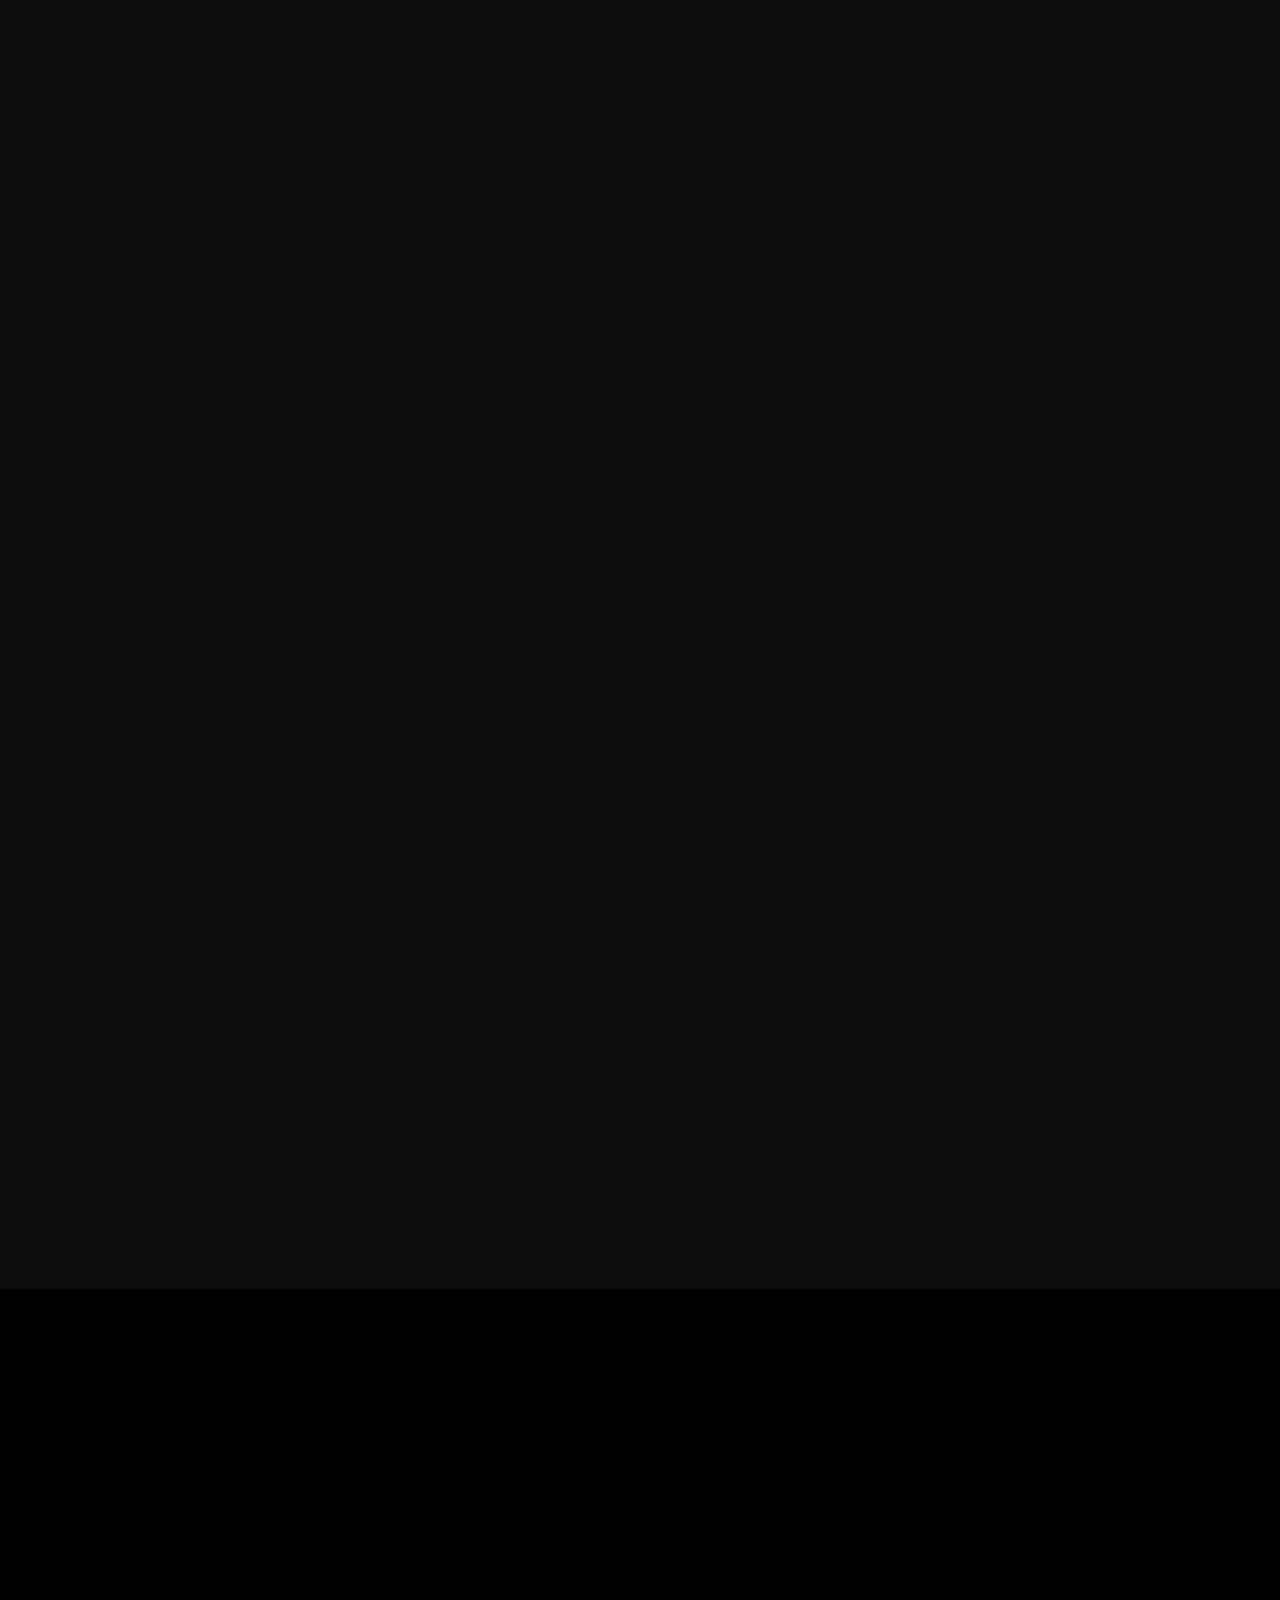
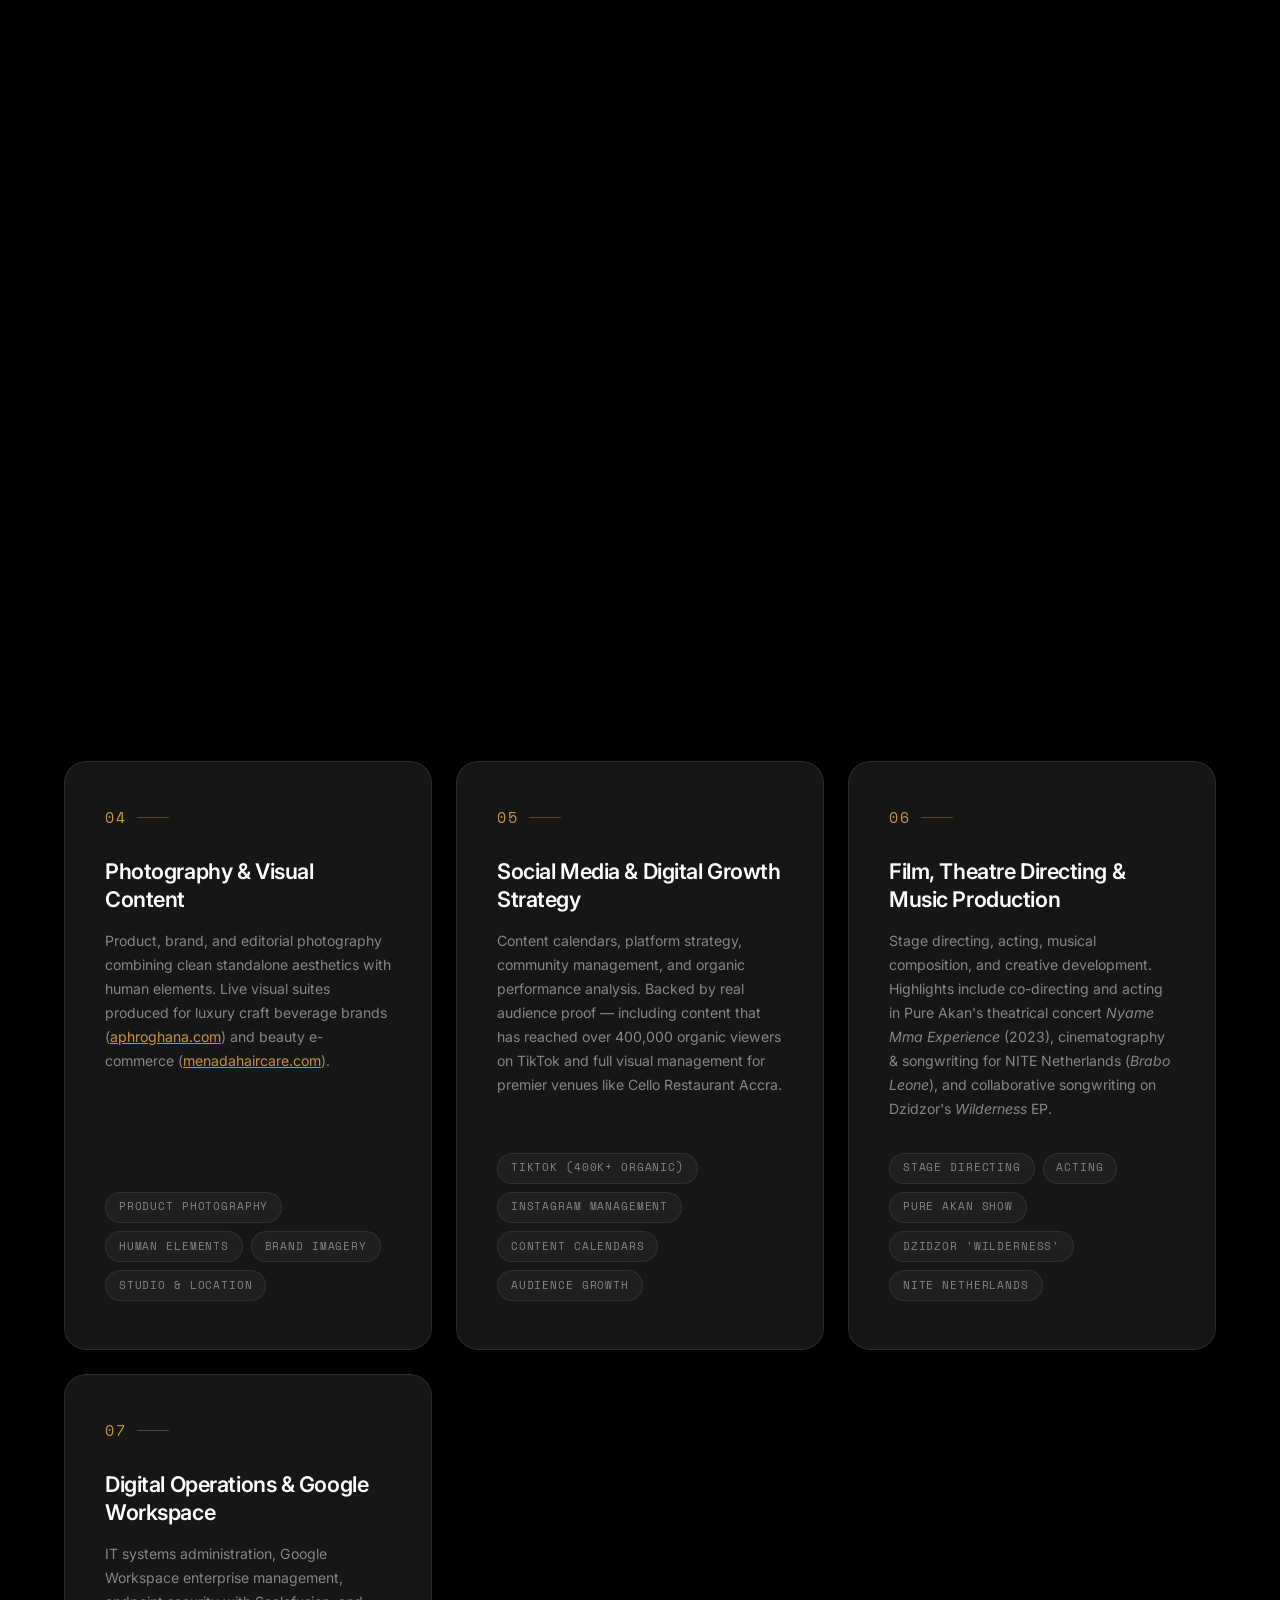
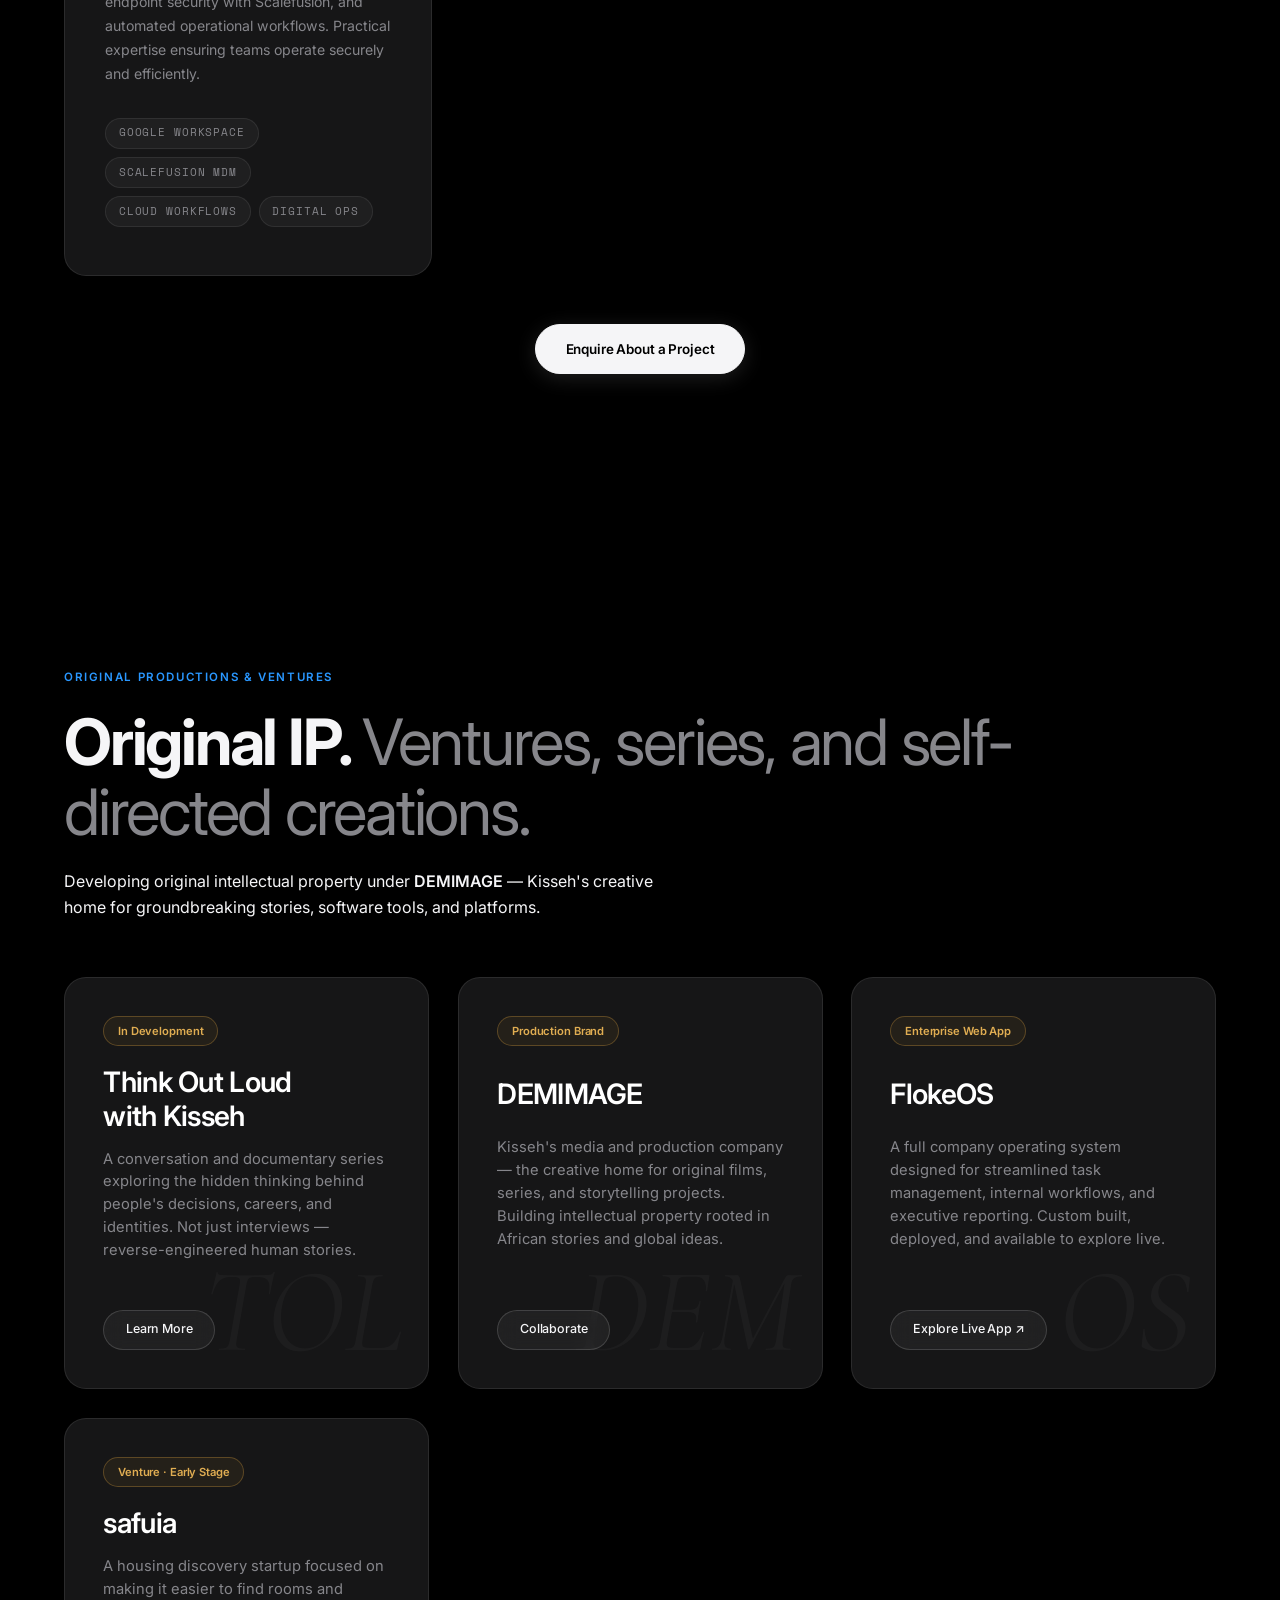
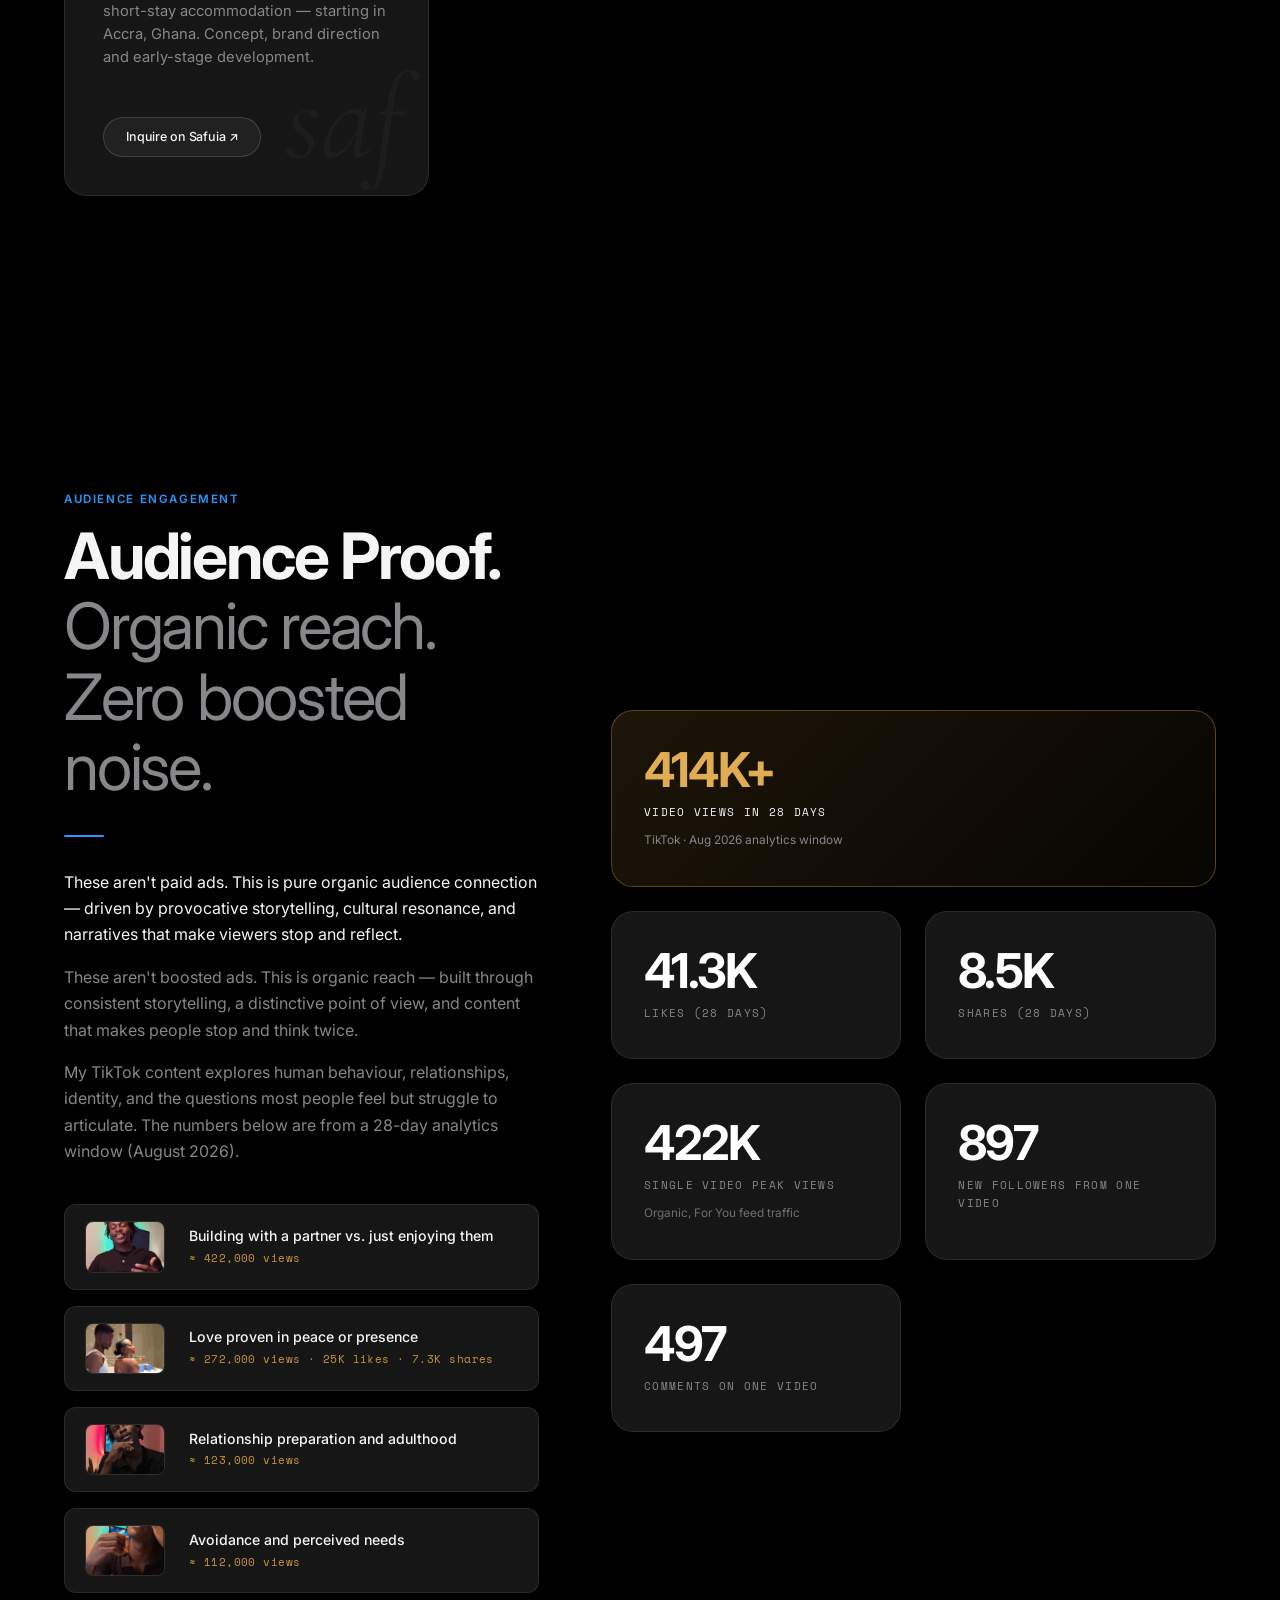
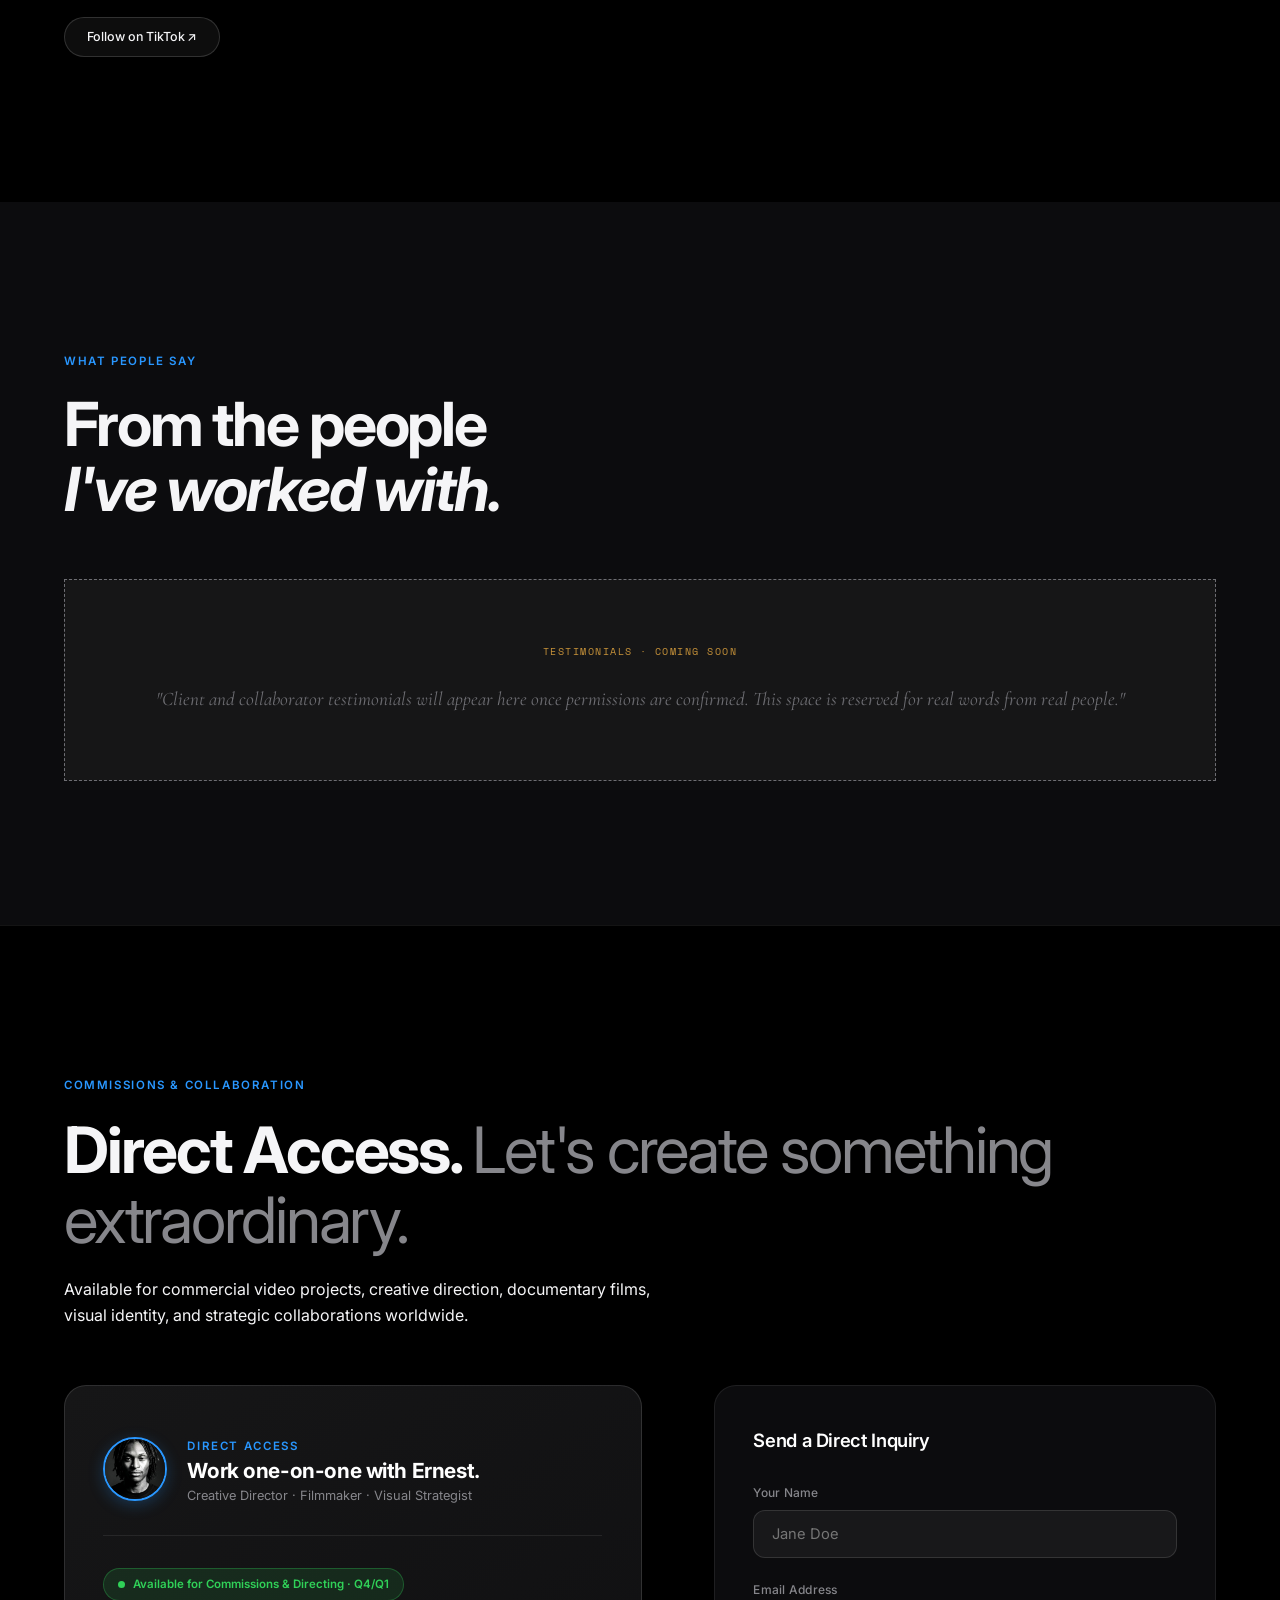
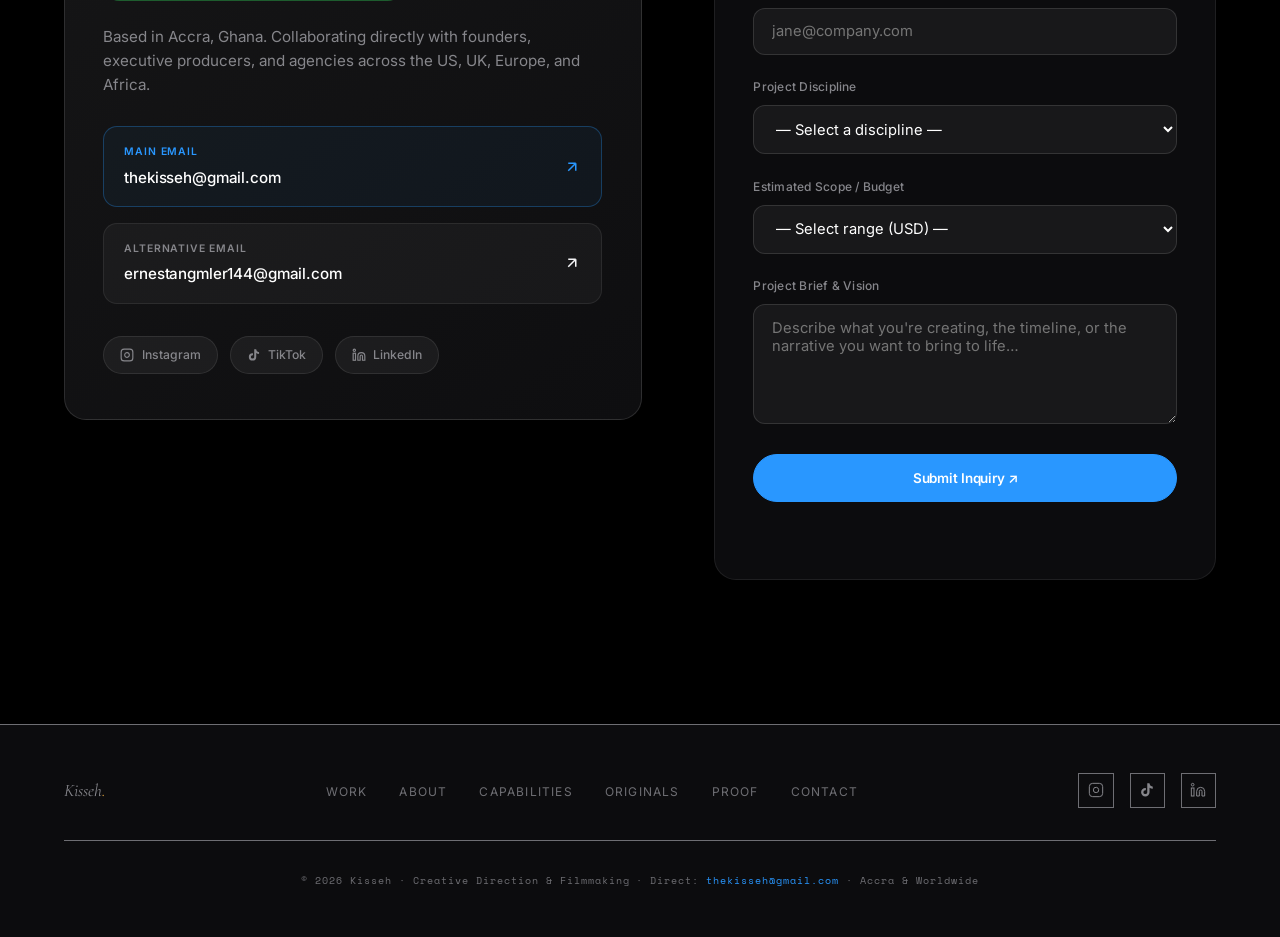
==== commit 6b5034cf: "Configure automatic 301 redirect from Netlify to thekisseh.com and add vercel.json config" ====
--- a/index.html
+++ b/index.html
@@ -1164,7 +1164,7 @@
             <label>Don't fill this out: <input name="bot-field"></label>
           </p>
           <input type="hidden" name="form-name" value="contact">
-          <input type="hidden" name="_subject" value="New Creative Inquiry from kisseh.netlify.app">
+          <input type="hidden" name="_subject" value="New Creative Inquiry from thekisseh.com">
           <input type="hidden" name="_cc" value="ernestangmler144@gmail.com">
           <input type="hidden" name="_template" value="table">
           <input type="hidden" name="_captcha" value="false">
